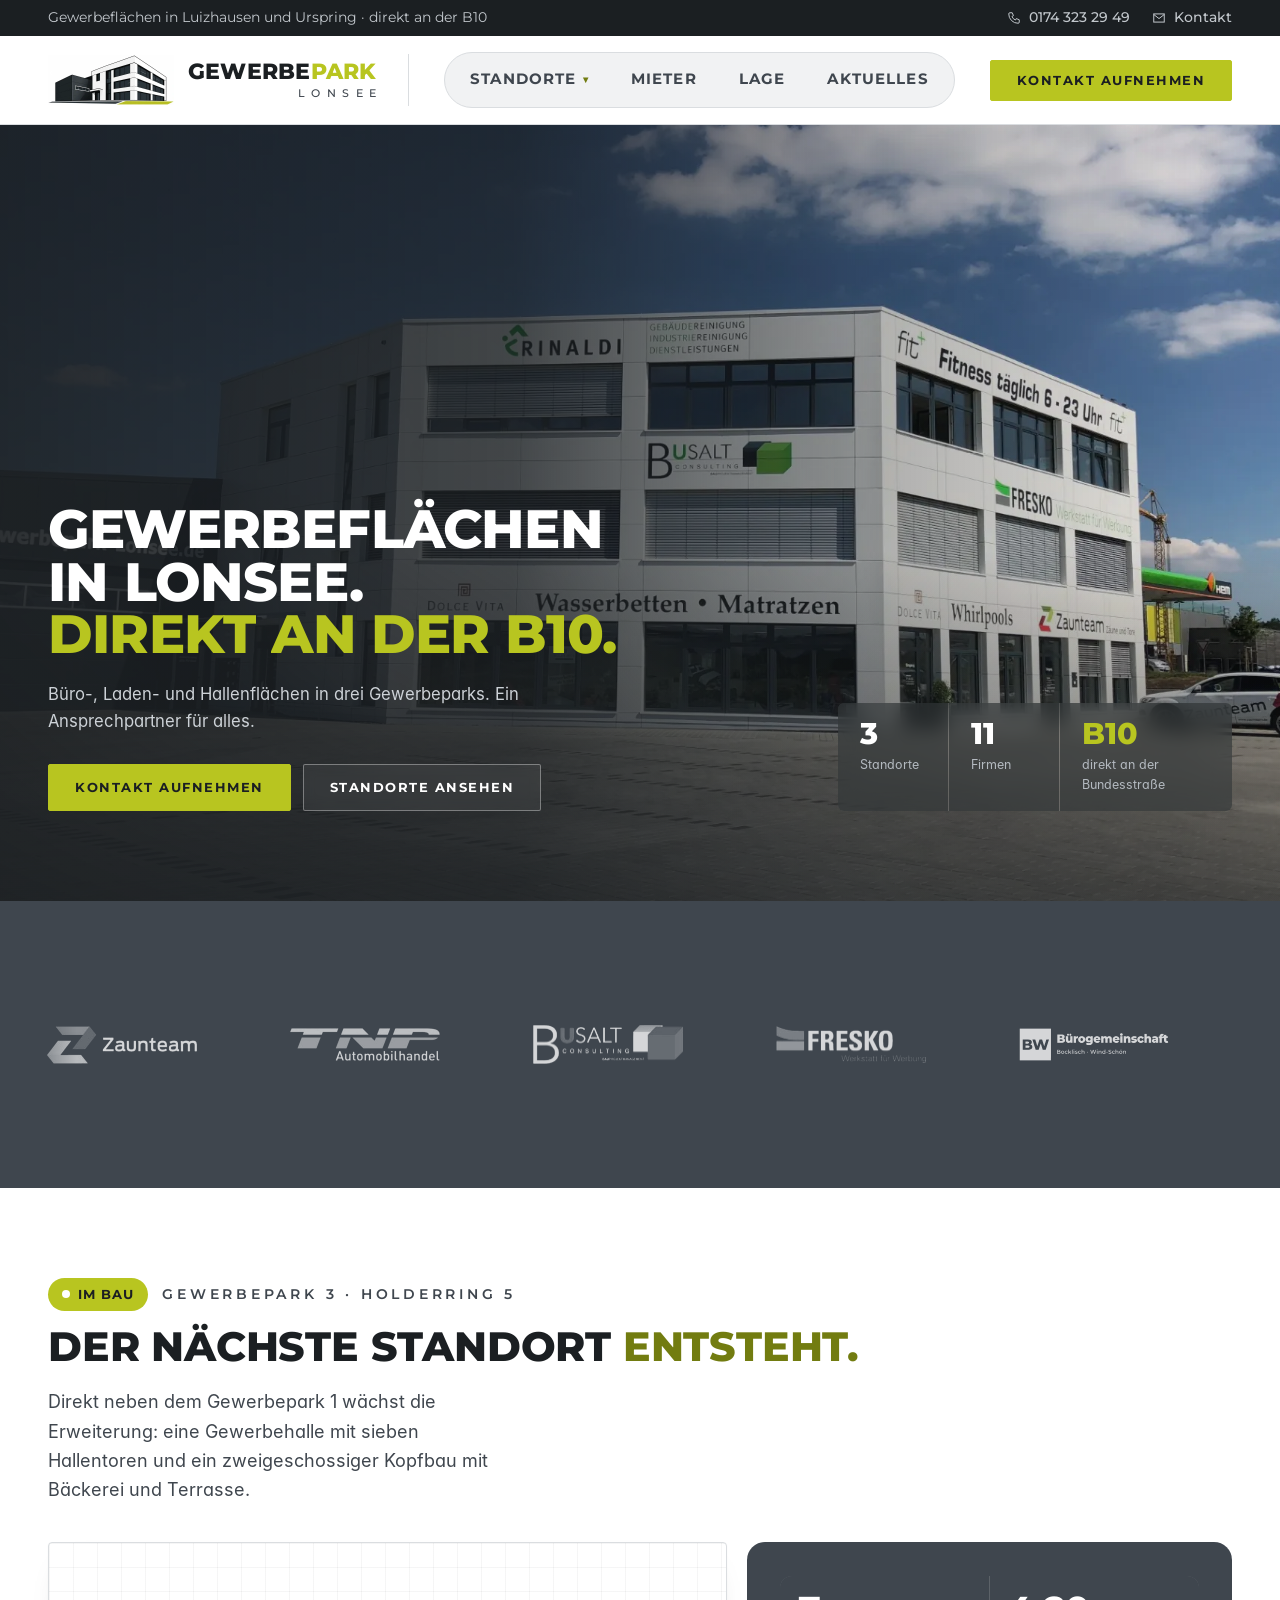
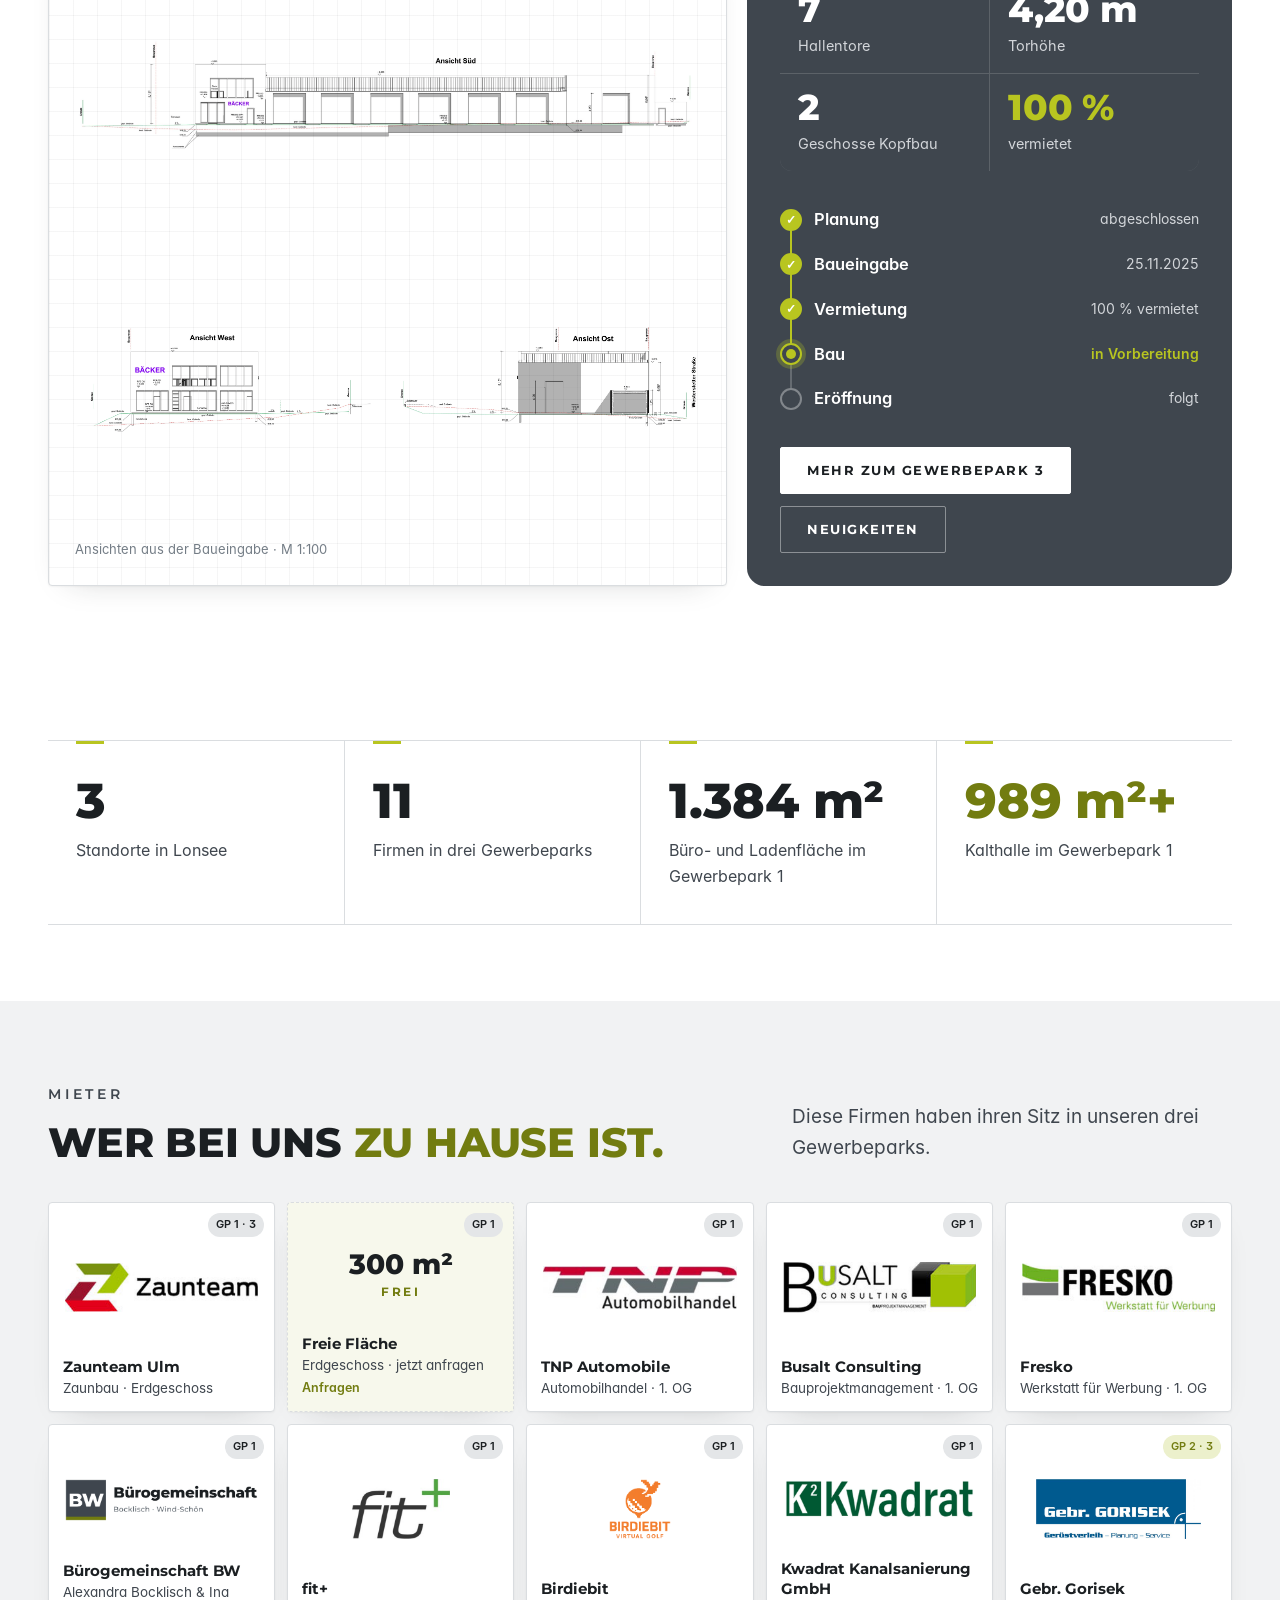
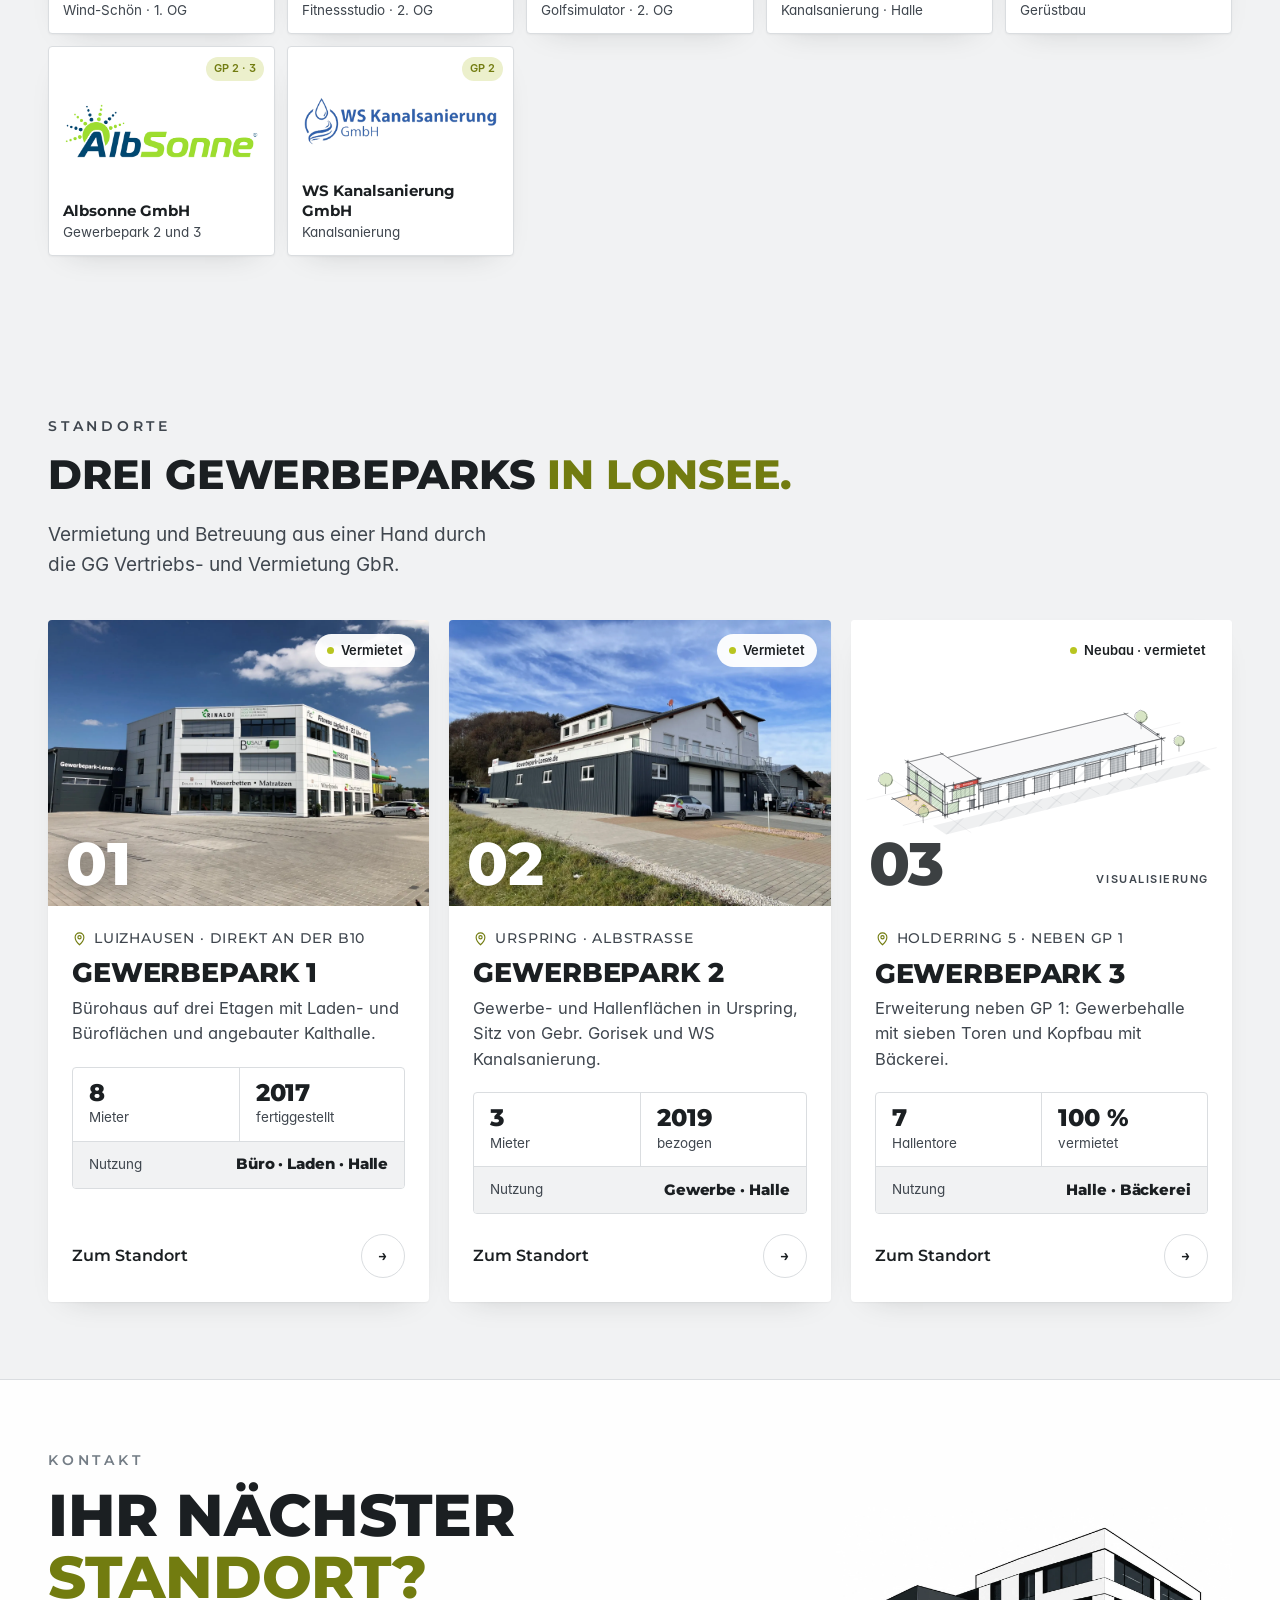
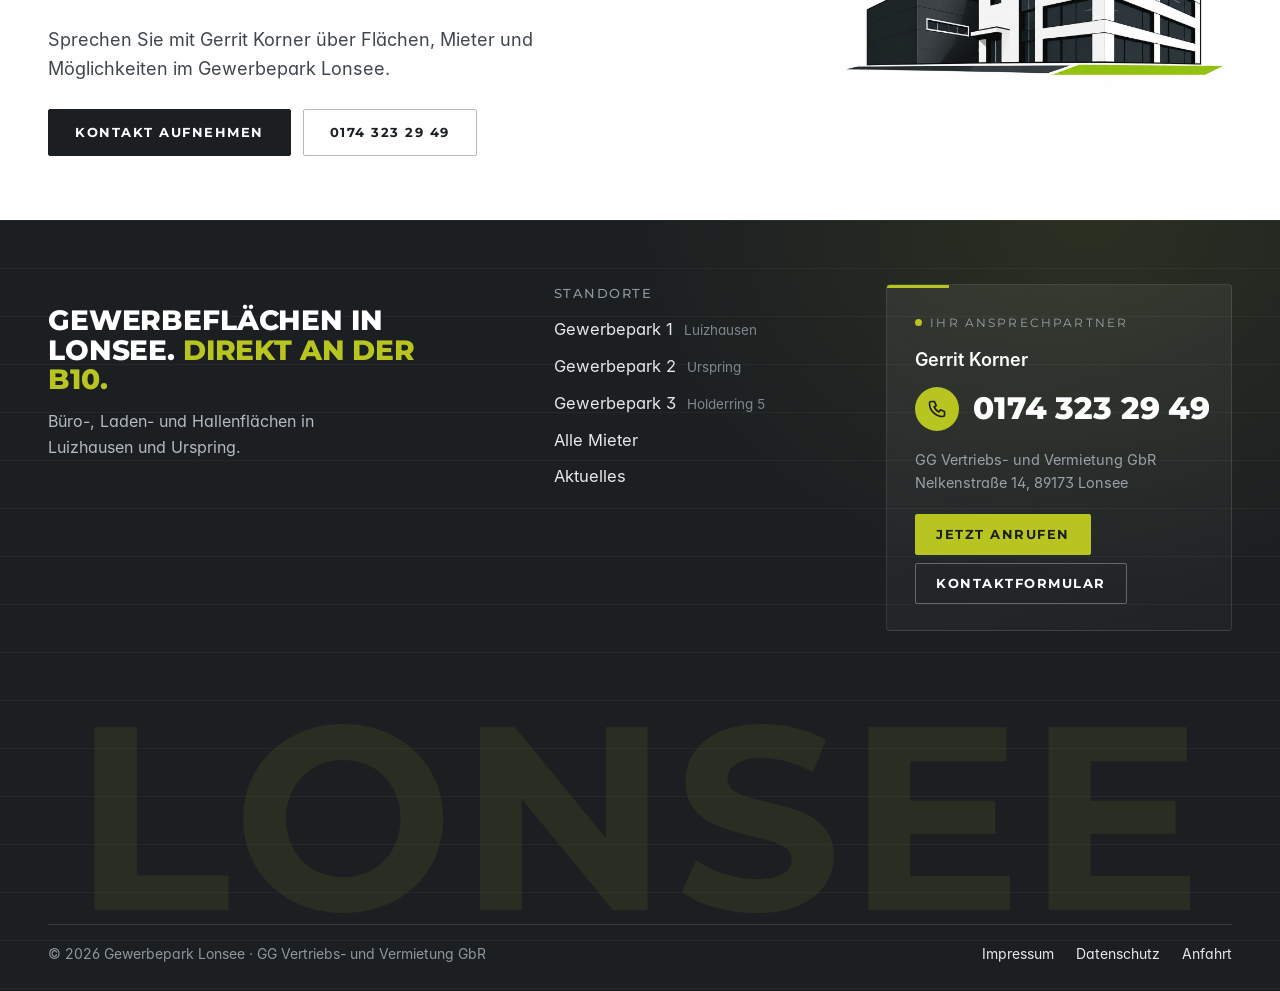
==== gewerbepark-lonsee/index.html @ fce93dcb "Logos Albsonne, Kwadrat, BW (Stand aus gewerbepark-lonsee) Co-Authored-By: Claude Opus 5.5 <noreply@" ====
<!doctype html>
<html lang="de">
<head>
<meta charset="utf-8">
<meta name="viewport" content="width=device-width, initial-scale=1, viewport-fit=cover">
<title>Gewerbepark Lonsee – Gewerbeflächen direkt an der B10</title>
<meta name="description" content="Büro-, Laden- und Hallenflächen in Lonsee-Luizhausen und Urspring, direkt an der B10 zwischen Ulm und Geislingen. Drei Gewerbeparks, ein Ansprechpartner.">
<link rel="canonical" href="https://gewerbepark-lonsee.de/">
<meta property="og:url" content="https://gewerbepark-lonsee.de/">
<meta name="twitter:card" content="summary_large_image">
<meta property="og:type" content="website">
<meta property="og:title" content="Gewerbepark Lonsee – Gewerbeflächen direkt an der B10">
<meta property="og:description" content="Büro-, Laden- und Hallenflächen in Lonsee-Luizhausen und Urspring, direkt an der B10 zwischen Ulm und Geislingen. Drei Gewerbeparks, ein Ansprechpartner.">
<meta property="og:image" content="https://gewerbepark-lonsee.de/assets/img/og-logo.jpg">
<meta property="og:image:width" content="1200">
<meta property="og:image:height" content="630">
<meta property="og:image:alt" content="Gewerbepark Lonsee – Logo">
<meta name="twitter:image" content="https://gewerbepark-lonsee.de/assets/img/og-logo.jpg">
<meta property="og:locale" content="de_DE">
<meta name="theme-color" content="#1B1F22">
<link rel="icon" href="favicon-32.png?v=202610201709" sizes="32x32" type="image/png">
<link rel="icon" href="favicon-64.png?v=202610201709" sizes="64x64" type="image/png">
<link rel="apple-touch-icon" href="apple-touch-icon.png?v=202610201709">
<link rel="preload" href="assets/fonts/interd-500.woff" as="font" type="font/woff" crossorigin>
<link rel="preload" href="assets/fonts/inter-400.woff" as="font" type="font/woff" crossorigin>
<script>if(!matchMedia("(prefers-reduced-motion: reduce)").matches)document.documentElement.classList.add("anim")</script>
<link rel="stylesheet" href="assets/css/style.css?v=202610221246">
<script type="application/ld+json">{"@context": "https://schema.org", "@type": "Organization", "name": "Gewerbepark Lonsee", "legalName": "GG Vertriebs- und Vermietung GbR", "url": "https://gewerbepark-lonsee.de", "telephone": "+491743232949", "logo": "https://gewerbepark-lonsee.de/icon-512.png", "address": {"@type": "PostalAddress", "streetAddress": "Nelkenstraße 14", "postalCode": "89173", "addressLocality": "Lonsee", "addressCountry": "DE"}}</script>
</head>
<body>
<a class="skip" href="#inhalt">Zum Inhalt springen</a>
<div class="topbar"><div class="wrap">
 <span class="tb-l">Gewerbeflächen in Luizhausen und Urspring · direkt an der B10</span>
 <span class="tb-r"><a href="tel:+491743232949"><svg viewBox="0 0 24 24" aria-hidden="true"><path d="M5 3h4l2 5-2.5 1.5a11 11 0 0 0 6 6L16 13l5 2v4a2 2 0 0 1-2 2A16 16 0 0 1 3 5a2 2 0 0 1 2-2z"/></svg>0174 323 29 49</a><a href="kontakt.html"><svg viewBox="0 0 24 24" aria-hidden="true"><rect x="3" y="5" width="18" height="14"/><path d="M3 6l9 7 9-7"/></svg>Kontakt</a></span>
</div></div>
<header class="site-header"><div class="wrap bar">
  <a class="brand" href="index.html" aria-label="Gewerbepark Lonsee – Startseite"><span class="mk"><picture class="mk-l"><source srcset="assets/img/marke-hell.webp?v=202610201709" type="image/webp"><img src="assets/img/marke-hell.png?v=202610201709" alt="" width="504" height="200"></picture><picture class="mk-d"><source srcset="assets/img/marke-frei.webp?v=202610201709" type="image/webp"><img src="assets/img/marke-frei.png?v=202610201709" alt="" width="450" height="176"></picture></span><span class="wm2"><span class="w1">GEWERBE<em>PARK</em></span><span class="w2">LONSEE</span></span></a>
  <nav class="nav" aria-label="Hauptnavigation"><ul><li class="has-drop"><a href="standorte.html">Standorte <span class="car" aria-hidden="true">▾</span></a><div class="drop"><a href="gewerbepark-1.html"><img src="assets/img/gp1-front.webp" alt="" loading="lazy" style="object-position:50% 62%"><span><b>Gewerbepark 1</b><small>Luizhausen, direkt an der B10</small></span></a><a href="gewerbepark-2.html"><img src="assets/img/gp2-strasse.webp" alt="" loading="lazy" style="object-position:50% 58%"><span><b>Gewerbepark 2</b><small>Urspring, Albstraße</small></span></a><a href="gewerbepark-3.html"><img src="assets/img/gp3-west.webp" alt="" loading="lazy" style="object-fit:contain"><span><b>Gewerbepark 3</b><small>Holderring 5, neben Gewerbepark 1</small></span></a></div></li><li><a href="mieter.html">Mieter</a></li><li><a href="lage.html">Lage</a></li><li><a href="aktuelles.html">Aktuelles</a></li></ul>
   <a class="btn mobile-cta" href="kontakt.html">Kontakt aufnehmen <span class="ar">→</span></a><a class="m-tel" href="tel:+491743232949"><span class="m-ic"><svg viewBox="0 0 24 24" aria-hidden="true"><path d="M5 3h4l2 5-2.5 1.5a11 11 0 0 0 6 6L16 13l5 2v4a2 2 0 0 1-2 2A16 16 0 0 1 3 5a2 2 0 0 1 2-2z"/></svg></span><span><small>Gerrit Korner</small>0174 323 29 49</span></a></nav>
  <a class="btn sm cta" href="kontakt.html">Kontakt aufnehmen <span class="ar">→</span></a>
  <a class="m-call" href="tel:+491743232949" aria-label="Gerrit Korner anrufen"><svg viewBox="0 0 24 24" aria-hidden="true"><path d="M5 3h4l2 5-2.5 1.5a11 11 0 0 0 6 6L16 13l5 2v4a2 2 0 0 1-2 2A16 16 0 0 1 3 5a2 2 0 0 1 2-2z"/></svg></a>
  <button class="burger" type="button" aria-label="Menü öffnen" aria-expanded="false"><span></span></button>
 </div></header>
<main id="inhalt">

<section class="hero2"><div class="wrap">
 <div class="hx-img h2-media"><picture><source srcset="assets/img/gp1-front.webp" type="image/webp"><img src="assets/img/gp1-front.jpg" alt="Gewerbepark 1 in Luizhausen mit den Schildern der Mieter" fetchpriority="high"></picture>
  <div class="h2-shade" aria-hidden="true"></div>
  <div class="h2-content">
   <h1>Gewerbeflächen in Lonsee. <em>Direkt an der B10.</em></h1>
   <p class="hx-lead">Büro-, Laden- und Hallenflächen in drei Gewerbeparks. Ein Ansprechpartner für alles.</p>
   <div class="btn-row"><a class="btn h2-pri" href="kontakt.html">Kontakt aufnehmen</a><a class="btn h2-sec" href="standorte.html">Standorte ansehen</a></div>
  </div>
  <ul class="h2-facts" aria-label="Kurz und knapp"><li><b>3</b><span>Standorte</span></li><li><b>11</b><span>Firmen</span></li><li><b>B10</b><span>direkt an der Bundesstraße</span></li></ul>
 </div>
</div></section>

<section class="marquee dark" aria-label="Unsere Mieter"> <div class="track"><ul><li><a href="mieter.html" title="Zaunteam Ulm"><img src="assets/logos/hell/zaunteam.png" alt="Zaunteam Ulm" loading="lazy"></a></li><li><a href="mieter.html" title="TNP Automobile"><img src="assets/logos/hell/tnp.png" alt="TNP Automobile" loading="lazy"></a></li><li><a href="mieter.html" title="Busalt Consulting"><img src="assets/logos/hell/busalt.png" alt="Busalt Consulting" loading="lazy"></a></li><li><a href="mieter.html" title="Fresko"><img src="assets/logos/hell/fresko.png" alt="Fresko" loading="lazy"></a></li><li><a href="mieter.html" title="Bürogemeinschaft BW"><img src="assets/logos/hell/bw.png" alt="Bürogemeinschaft BW" loading="lazy"></a></li><li><a href="mieter.html" title="fit+"><img src="assets/logos/hell/fitplus.png" alt="fit+" loading="lazy"></a></li><li><a href="mieter.html" title="Birdiebit"><img src="assets/logos/hell/birdiebit.png" alt="Birdiebit" loading="lazy"></a></li><li><a href="mieter.html" title="Kwadrat Kanalsanierung GmbH"><img src="assets/logos/hell/kwadrat.png" alt="Kwadrat Kanalsanierung GmbH" loading="lazy"></a></li><li><a href="mieter.html" title="Gebr. Gorisek"><img src="assets/logos/hell/gorisek.png" alt="Gebr. Gorisek" loading="lazy"></a></li><li><a href="mieter.html" title="Albsonne GmbH"><img src="assets/logos/hell/albsonne.png" alt="Albsonne GmbH" loading="lazy"></a></li><li><a href="mieter.html" title="WS Kanalsanierung GmbH"><img src="assets/logos/hell/ws-kanalsanierung.png" alt="WS Kanalsanierung GmbH" loading="lazy"></a></li><li aria-hidden="true"><a tabindex="-1" href="mieter.html" title="Zaunteam Ulm"><img src="assets/logos/hell/zaunteam.png" alt="Zaunteam Ulm" loading="lazy"></a></li><li aria-hidden="true"><a tabindex="-1" href="mieter.html" title="TNP Automobile"><img src="assets/logos/hell/tnp.png" alt="TNP Automobile" loading="lazy"></a></li><li aria-hidden="true"><a tabindex="-1" href="mieter.html" title="Busalt Consulting"><img src="assets/logos/hell/busalt.png" alt="Busalt Consulting" loading="lazy"></a></li><li aria-hidden="true"><a tabindex="-1" href="mieter.html" title="Fresko"><img src="assets/logos/hell/fresko.png" alt="Fresko" loading="lazy"></a></li><li aria-hidden="true"><a tabindex="-1" href="mieter.html" title="Bürogemeinschaft BW"><img src="assets/logos/hell/bw.png" alt="Bürogemeinschaft BW" loading="lazy"></a></li><li aria-hidden="true"><a tabindex="-1" href="mieter.html" title="fit+"><img src="assets/logos/hell/fitplus.png" alt="fit+" loading="lazy"></a></li><li aria-hidden="true"><a tabindex="-1" href="mieter.html" title="Birdiebit"><img src="assets/logos/hell/birdiebit.png" alt="Birdiebit" loading="lazy"></a></li><li aria-hidden="true"><a tabindex="-1" href="mieter.html" title="Kwadrat Kanalsanierung GmbH"><img src="assets/logos/hell/kwadrat.png" alt="Kwadrat Kanalsanierung GmbH" loading="lazy"></a></li><li aria-hidden="true"><a tabindex="-1" href="mieter.html" title="Gebr. Gorisek"><img src="assets/logos/hell/gorisek.png" alt="Gebr. Gorisek" loading="lazy"></a></li><li aria-hidden="true"><a tabindex="-1" href="mieter.html" title="Albsonne GmbH"><img src="assets/logos/hell/albsonne.png" alt="Albsonne GmbH" loading="lazy"></a></li><li aria-hidden="true"><a tabindex="-1" href="mieter.html" title="WS Kanalsanierung GmbH"><img src="assets/logos/hell/ws-kanalsanierung.png" alt="WS Kanalsanierung GmbH" loading="lazy"></a></li></ul></div>
</section>
<section class="gp3feat"><div class="wrap">
 <div class="g3-head">
  <div><span class="g3-badge"><i></i>Im Bau</span><span class="kicker" style="margin-left:14px">Gewerbepark 3 · Holderring 5</span>
   <h2>Der nächste Standort <em>entsteht.</em></h2></div>
  <p class="sub">Direkt neben dem Gewerbepark 1 wächst die Erweiterung: eine Gewerbehalle mit sieben Hallentoren und ein zweigeschossiger Kopfbau mit Bäckerei und Terrasse.</p>
 </div>
 <div class="g3-grid">
  <div class="g3-plan">
   <picture><source srcset="assets/img/gp3-sued.webp" type="image/webp"><img src="assets/img/gp3-sued.png" alt="Gewerbepark 3, Ansicht Süd aus der Baueingabe" loading="lazy"></picture>
   <div class="g3-two">
    <picture><source srcset="assets/img/gp3-west.webp" type="image/webp"><img src="assets/img/gp3-west.png" alt="Gewerbepark 3, Ansicht West" loading="lazy"></picture>
    <picture><source srcset="assets/img/gp3-ost.webp" type="image/webp"><img src="assets/img/gp3-ost.png" alt="Gewerbepark 3, Ansicht Ost" loading="lazy"></picture>
   </div>
   <span class="g3-cap">Ansichten aus der Baueingabe · M 1:100</span>
  </div>
  <div class="g3-info">
   <div class="g3-facts">
    <div><b>7</b><span>Hallentore</span></div>
    <div><b>4,20 m</b><span>Torhöhe</span></div>
    <div><b>2</b><span>Geschosse Kopfbau</span></div>
    <div><b>100 %</b><span>vermietet</span></div>
   </div>
   <ol class="g3-steps"><li class="done"><span class="dot"></span><b>Planung</b><small>abgeschlossen</small></li><li class="done"><span class="dot"></span><b>Baueingabe</b><small>25.11.2025</small></li><li class="done"><span class="dot"></span><b>Vermietung</b><small>100 % vermietet</small></li><li class="now"><span class="dot"></span><b>Bau</b><small>in Vorbereitung</small></li><li class="next"><span class="dot"></span><b>Eröffnung</b><small>folgt</small></li></ol>
   <div class="btn-row"><a class="btn" href="gewerbepark-3.html">Mehr zum Gewerbepark 3 <span class="ar">→</span></a><a class="btn ghost" href="aktuelles.html">Neuigkeiten</a></div>
  </div>
 </div>
</div></section>


<section class="section"><div class="wrap">
 <div class="stats">
  <div><b>3</b><span>Standorte in Lonsee</span></div>
  <div><b>11</b><span>Firmen in drei Gewerbeparks</span></div>
  <div><b>1.400 m²</b><span>Büro- und Ladenfläche im Gewerbepark 1</span></div>
  <div><b>1.000 m²+</b><span>Kalthalle im Gewerbepark 1</span></div>
 </div>
</div></section>


<section class="section home-tenants" id="mieter"><div class="wrap">
 <div class="sec-head"><div><span class="kicker">Mieter</span><h2>Wer bei uns <em>zu Hause ist.</em></h2></div>
  <p class="sub">Diese Firmen haben ihren Sitz in unseren drei Gewerbeparks.</p></div>
 <div class="tenants"><a class="tenant" data-gp="1 3" href="https://www.zaunteam.de/de/ihr-partner/89173-de-zaunteam-ulm/ueber-uns/" target="_blank" rel="noopener"><span class="gp">GP 1 · 3</span><div class="lg"><img src="assets/logos/zaunteam.png" alt="Logo Zaunteam Ulm" loading="lazy"></div><div class="nm"><b>Zaunteam Ulm</b><small>Zaunbau · Erdgeschoss</small></div></a><a class="tenant free" data-gp="1" href="kontakt.html"><span class="gp">GP 1</span><div class="lg lg-free"><b>300 m²</b><span>frei</span></div><div class="nm"><b>Freie Fläche</b><small>Erdgeschoss · jetzt anfragen</small><span class="ct">Anfragen</span></div></a><a class="tenant" data-gp="1" href="https://tnp-auto.de/" target="_blank" rel="noopener"><span class="gp">GP 1</span><div class="lg"><img src="assets/logos/tnp.png" alt="Logo TNP Automobile" loading="lazy"></div><div class="nm"><b>TNP Automobile</b><small>Automobilhandel · 1.&nbsp;OG</small></div></a><a class="tenant" data-gp="1" href="https://www.busalt-consulting.de/" target="_blank" rel="noopener"><span class="gp">GP 1</span><div class="lg"><img src="assets/logos/busalt.png" alt="Logo Busalt Consulting" loading="lazy"></div><div class="nm"><b>Busalt Consulting</b><small>Bauprojekt&shy;management · 1.&nbsp;OG</small></div></a><a class="tenant" data-gp="1" href="https://www.fresko.de/" target="_blank" rel="noopener"><span class="gp">GP 1</span><div class="lg"><img src="assets/logos/fresko.png" alt="Logo Fresko" loading="lazy"></div><div class="nm"><b>Fresko</b><small>Werkstatt für Werbung · 1.&nbsp;OG</small></div></a><div class="tenant nolink" data-gp="1"><span class="gp">GP 1</span><div class="lg"><img src="assets/logos/bw.png" alt="Logo Bürogemeinschaft BW" loading="lazy"></div><div class="nm"><b>Bürogemein&shy;schaft BW</b><small>Alexandra Bocklisch &amp; Ina Wind-Schön · 1.&nbsp;OG</small></div></div><a class="tenant" data-gp="1" href="https://lonsee.fitplus-club.de/" target="_blank" rel="noopener"><span class="gp">GP 1</span><div class="lg"><img src="assets/logos/fitplus.png" alt="Logo fit+" loading="lazy"></div><div class="nm"><b>fit+</b><small>Fitnessstudio · 2.&nbsp;OG</small></div></a><a class="tenant" data-gp="1" href="https://www.birdiebit.de/" target="_blank" rel="noopener"><span class="gp">GP 1</span><div class="lg"><img src="assets/logos/birdiebit.png" alt="Logo Birdiebit" loading="lazy"></div><div class="nm"><b>Birdiebit</b><small>Golfsimulator · 2.&nbsp;OG</small></div></a><div class="tenant nolink" data-gp="1"><span class="gp">GP 1</span><div class="lg"><img src="assets/logos/kwadrat.png" alt="Logo Kwadrat Kanalsanierung GmbH" loading="lazy"></div><div class="nm"><b>Kwadrat Kanalsanierung GmbH</b><small>Kanalsanierung · Halle</small></div></div><a class="tenant" data-gp="2 3" href="https://www.geruestverleih-lonsee.de/" target="_blank" rel="noopener"><span class="gp g2">GP 2 · 3</span><div class="lg"><img src="assets/logos/gorisek.png" alt="Logo Gebr. Gorisek" loading="lazy"></div><div class="nm"><b>Gebr. Gorisek</b><small>Gerüstbau</small></div></a><div class="tenant nolink" data-gp="2 3"><span class="gp g2">GP 2 · 3</span><div class="lg"><img src="assets/logos/albsonne.png" alt="Logo Albsonne GmbH" loading="lazy"></div><div class="nm"><b>Albsonne GmbH</b><small>Gewerbepark 2 und 3</small></div></div><a class="tenant" data-gp="2" href="https://ws-kanalsanierung.de/" target="_blank" rel="noopener"><span class="gp g2">GP 2</span><div class="lg"><img src="assets/logos/ws-kanalsanierung.png" alt="Logo WS Kanalsanierung GmbH" loading="lazy"></div><div class="nm"><b>WS Kanalsanierung GmbH</b><small>Kanalsanierung</small></div></a></div>
</div></section>

<section class="section tint-sage"><div class="wrap">
 <div class="sec-head"><div><span class="kicker">Standorte</span><h2>Drei Gewerbeparks <em>in Lonsee.</em></h2></div>
  <p class="sub">Vermietung und Betreuung aus einer Hand durch die GG Vertriebs- und Vermietung GbR.</p></div>
 <div class="cards3"><a class="card3 c-steel" href="gewerbepark-1.html">
 <div class="img"><picture><source srcset="assets/img/gp1-front.webp" type="image/webp"><img src="assets/img/gp1-front.jpg" alt="Gewerbepark 1 in Luizhausen" loading="lazy" decoding="async" style="object-position:55% 45%"></picture><span class="num">01</span><span class="st">Vermietet</span></div>
 <div class="body"><div class="loc"><svg viewBox="0 0 24 24" aria-hidden="true"><path d="M12 22s7-6.2 7-12a7 7 0 1 0-14 0c0 5.8 7 12 7 12z"/><circle cx="12" cy="10" r="2.6"/></svg>Luizhausen · direkt an der B10</div><h3>Gewerbepark 1</h3><p>Bürohaus auf drei Etagen mit Laden- und Büroflächen und angebauter Kalthalle.</p>
  <ul class="facts3"><li><b>8</b><span>Mieter</span></li><li><b>2017</b><span>fertiggestellt</span></li><li class="use"><span>Nutzung</span><b>Büro · Laden · Halle</b></li></ul>
  <span class="go"><span>Zum Standort</span><i aria-hidden="true">→</i></span></div></a><a class="card3 c-sage" href="gewerbepark-2.html">
 <div class="img"><picture><source srcset="assets/img/gp2-strasse.webp" type="image/webp"><img src="assets/img/gp2-strasse.jpg" alt="Gewerbepark 2 in Urspring" loading="lazy" decoding="async" style="object-position:40% 60%"></picture><span class="num">02</span><span class="st">Vermietet</span></div>
 <div class="body"><div class="loc"><svg viewBox="0 0 24 24" aria-hidden="true"><path d="M12 22s7-6.2 7-12a7 7 0 1 0-14 0c0 5.8 7 12 7 12z"/><circle cx="12" cy="10" r="2.6"/></svg>Urspring · Albstraße</div><h3>Gewerbepark 2</h3><p>Gewerbe- und Hallenflächen in Urspring, Sitz von Gebr. Gorisek und WS Kanalsanierung.</p>
  <ul class="facts3"><li><b>3</b><span>Mieter</span></li><li><b>2019</b><span>bezogen</span></li><li class="use"><span>Nutzung</span><b>Gewerbe · Halle</b></li></ul>
  <span class="go"><span>Zum Standort</span><i aria-hidden="true">→</i></span></div></a><a class="card3 c-sand" href="gewerbepark-3.html">
 <div class="img"><img class="modell" src="assets/img/gp3-modell.svg?v=4" alt="Skizze Gewerbepark 3: Kopfbau mit Bäckerei und Halle mit sieben Toren" loading="lazy" decoding="async"><span class="viz">Visualisierung</span><span class="num">03</span><span class="st">Neubau · vermietet</span></div>
 <div class="body"><div class="loc"><svg viewBox="0 0 24 24" aria-hidden="true"><path d="M12 22s7-6.2 7-12a7 7 0 1 0-14 0c0 5.8 7 12 7 12z"/><circle cx="12" cy="10" r="2.6"/></svg>Holderring 5 · neben GP 1</div><h3>Gewerbepark 3</h3><p>Erweiterung neben GP 1: Gewerbehalle mit sieben Toren und Kopfbau mit Bäckerei.</p>
  <ul class="facts3"><li><b>7</b><span>Hallentore</span></li><li><b>100 %</b><span>vermietet</span></li><li class="use"><span>Nutzung</span><b>Halle · Bäckerei</b></li></ul>
  <span class="go"><span>Zum Standort</span><i aria-hidden="true">→</i></span></div></a></div>
</div></section>


<section class="closing2"><div class="wrap cl-grid">
 <div><span class="kicker">Kontakt</span>
  <p class="big">Ihr nächster <em>Standort?</em></p>
  <p class="cl-p">Sprechen Sie mit Gerrit Korner über Flächen, Mieter und Möglichkeiten im Gewerbepark Lonsee.</p>
  <div class="btn-row"><a class="btn" href="kontakt.html">Kontakt aufnehmen <span class="ar">→</span></a><a class="btn ghost" href="tel:+491743232949">0174 323 29 49</a></div></div>
 <button type="button" class="cl-art" aria-pressed="false" aria-label="Foto des Gewerbepark 1 anzeigen"><span class="cl-draw"><picture class="cl-bld"><source srcset="assets/img/marke-original.webp?v=202610201805" type="image/webp"><img src="assets/img/marke-original.png?v=202610201805" alt="" width="1448" height="680" loading="lazy"></picture></span><span class="cl-photo"><picture><source srcset="assets/img/gp1-front.webp" type="image/webp"><img src="assets/img/gp1-front.jpg" alt="Gewerbepark 1 in Luizhausen" loading="lazy" decoding="async"></picture></span></button>
</div></section>

</main>
<footer class="site-footer"><div class="wrap">
 <div class="f-top">
  <div class="f-brand"><a class="brand" href="index.html" aria-label="Gewerbepark Lonsee – Startseite"><span class="mk"><picture class="mk-l"><source srcset="assets/img/marke-hell.webp?v=202610201709" type="image/webp"><img src="assets/img/marke-hell.png?v=202610201709" alt="" width="504" height="200"></picture><picture class="mk-d"><source srcset="assets/img/marke-frei.webp?v=202610201709" type="image/webp"><img src="assets/img/marke-frei.png?v=202610201709" alt="" width="450" height="176"></picture></span><span class="wm2"><span class="w1">GEWERBE<em>PARK</em></span><span class="w2">LONSEE</span></span></a>
   <p class="f-line">Gewerbeflächen in Lonsee. <em>Direkt an der B10.</em></p>
   <p class="f-sub">Büro-, Laden- und Hallenflächen in Luizhausen und Urspring.</p></div>
  <div class="f-col"><span class="lbl">Standorte</span><ul><li><a href="gewerbepark-1.html">Gewerbepark 1 <small>Luizhausen</small></a></li><li><a href="gewerbepark-2.html">Gewerbepark 2 <small>Urspring</small></a></li><li><a href="gewerbepark-3.html">Gewerbepark 3 <small>Holderring 5</small></a></li><li><a href="mieter.html">Alle Mieter</a></li><li><a href="aktuelles.html">Aktuelles</a></li></ul></div>
  <div class="f-card"><span class="lbl">Ihr Ansprechpartner</span>
   <b class="f-name">Gerrit Korner</b>
   <a class="f-tel" href="tel:+491743232949"><span class="f-ic"><svg viewBox="0 0 24 24" aria-hidden="true"><path d="M5 3h4l2 5-2.5 1.5a11 11 0 0 0 6 6L16 13l5 2v4a2 2 0 0 1-2 2A16 16 0 0 1 3 5a2 2 0 0 1 2-2z"/></svg></span><span>0174 323 29 49</span></a>
   <p class="f-adr">GG Vertriebs- und Vermietung GbR<br>Nelkenstraße 14, 89173 Lonsee</p>
   <div class="f-btns"><a class="btn sm f-call" href="tel:+491743232949">Jetzt anrufen</a><a class="btn sm f-form" href="kontakt.html">Kontaktformular</a></div></div>
 </div>
 <div class="f-mega" aria-hidden="true"><span>LONSEE</span></div>
 <div class="f-bottom"><span>© <span data-year>2026</span> Gewerbepark Lonsee · GG Vertriebs- und Vermietung GbR</span><nav aria-label="Rechtliches"><a href="impressum.html">Impressum</a><a href="datenschutz.html">Datenschutz</a><a href="lage.html">Anfahrt</a></nav></div>
</div></footer>
<script src="assets/js/main.js?v=202610221246" defer></script>
</body>
</html>
---- gewerbepark-lonsee/assets/css/style.css ----
/* Gewerbepark Lonsee – Stylesheet (helles Design)
   Große, ruhige Typografie, viel Weißraum, Bronze als einziger Akzent.
   Schriften selbst gehostet: Inter / Inter Display, Pagella Italic für Betonungen. */

@font-face{font-family:"Inter";src:url("../fonts/inter-400.woff") format("woff");font-weight:400;font-display:swap}
@font-face{font-family:"Inter";src:url("../fonts/inter-500.woff") format("woff");font-weight:500;font-display:swap}
@font-face{font-family:"Inter";src:url("../fonts/inter-600.woff") format("woff");font-weight:600 700;font-display:swap}
@font-face{font-family:"Inter Display";src:url("../fonts/interd-500.woff") format("woff");font-weight:500;font-display:swap}
@font-face{font-family:"Inter Display";src:url("../fonts/interd-600.woff") format("woff");font-weight:600 700;font-display:swap}
/* Logo-Wortmarke */
@font-face{font-family:"Heros Cn";src:url("../fonts/heroscn-700.woff") format("woff");font-weight:700;font-display:swap}
@font-face{font-family:"Montserrat";src:url("../fonts/montserrat-400.woff") format("woff");font-weight:400;font-display:swap}
@font-face{font-family:"Montserrat";src:url("../fonts/montserrat-500.woff") format("woff");font-weight:500;font-display:swap}
@font-face{font-family:"Montserrat";src:url("../fonts/montserrat-600.woff") format("woff");font-weight:600;font-display:swap}
@font-face{font-family:"Montserrat";src:url("../fonts/montserrat-700.woff") format("woff");font-weight:700;font-display:swap}
@font-face{font-family:"Montserrat";src:url("../fonts/montserrat-800.woff") format("woff");font-weight:800;font-display:swap}
@font-face{font-family:"Heros";src:url("../fonts/heros-700.woff") format("woff");font-weight:700;font-display:swap}

:root{
  --bg:#FFFFFF;
  --surface:#FFFFFF;
  --soft:#F2F2F3;
  --line:#DEDFE1;
  --ink:#1B1F22;
  --sub:#555C64;
  --faint:#8E9094;
  --bronze:#B8C520;
  --bronze-d:#727C10;
  --bronze-t:#ECF0CC;
  --wa:#25D366;
  --display:"Inter Display","Inter","Helvetica Neue",Arial,sans-serif;
  --body:"Inter","Helvetica Neue",Arial,sans-serif;
  --cond:"Heros Cn","Helvetica Neue Condensed","Arial Narrow",sans-serif;
  --steel:#F2F2F3;
  --sage:#E3E4E6;
  --sand:#CDCFD2;
  --clay:#9FA0A2;
  --taupe:#B8C520;
  --wrap:1360px;
  --gut:max(20px, env(safe-area-inset-left, 0px));
  --gut-r:max(20px, env(safe-area-inset-right, 0px));
  --hdr:84px;
  --r:14px;
  color-scheme:light;
}
@media (min-width:900px){:root{--gut:max(48px, env(safe-area-inset-left, 0px));--gut-r:max(48px, env(safe-area-inset-right, 0px))}}

*,*::before,*::after{box-sizing:border-box}
html{scroll-behavior:smooth;-webkit-text-size-adjust:100%}
body{margin:0;background:var(--bg);color:var(--ink);font-family:var(--body);font-size:16.5px;line-height:1.6;-webkit-font-smoothing:antialiased;font-feature-settings:"cv11","ss01"}
img{max-width:100%;display:block}
a{color:inherit}
h1,h2,h3{margin:0;font-family:var(--cond);font-weight:700;text-transform:uppercase;letter-spacing:.002em;line-height:.95;text-wrap:balance}
h1 em,h2 em,h3 em,.big em,.pull em,.f-line em{font-style:normal;color:var(--acc-ink)}
p{margin:0}
ul,ol{margin:0;padding:0;list-style:none}
button,input,select,textarea{font:inherit;color:inherit}
:focus-visible{outline:2px solid var(--bronze);outline-offset:3px}
@media (prefers-reduced-motion:reduce){html{scroll-behavior:auto}*{transition:none!important;animation:none!important}}
.sr-only{position:absolute!important;width:1px;height:1px;overflow:hidden;clip:rect(0 0 0 0);white-space:nowrap}
.skip{position:absolute;left:12px;top:-60px;background:var(--ink);color:#fff;padding:10px 14px;z-index:100;text-decoration:none;border-radius:999px}
.skip:focus{top:12px}

.wrap{max-width:var(--wrap);margin:0 auto;padding-left:var(--gut);padding-right:var(--gut-r)}
.kicker,.lbl-top{display:inline-block;font-size:12.5px;font-weight:500;letter-spacing:.12em;text-transform:uppercase;color:var(--sub)}
.kicker::before{content:"// ";color:var(--acc-ink)}
.sub{color:var(--sub)}
.on-dark{color:inherit}
.section{padding-block:clamp(72px,9vw,140px)}
.section.grey{background:var(--soft)}
.sec-head{display:flex;justify-content:space-between;align-items:flex-end;gap:24px 48px;flex-wrap:wrap;margin-bottom:clamp(32px,4vw,56px)}
.sec-head h1,.sec-head h2{font-size:clamp(36px,4.6vw,64px);margin-top:14px}
.sec-head p{max-width:440px;font-size:17px}

/* Buttons: Pillen */
.btn{display:inline-flex;align-items:center;justify-content:center;gap:12px;padding:15px 24px;border-radius:999px;font-size:15.5px;font-weight:500;text-decoration:none;border:1.5px solid var(--ink);background:var(--ink);color:#fff;cursor:pointer;transition:background .2s,color .2s,border-color .2s,transform .2s;line-height:1.2;white-space:nowrap}
.btn:hover{background:var(--bronze);border-color:var(--bronze)}
.btn .ar{transition:transform .2s}.btn:hover .ar{transform:translateX(3px)}
.btn.dark{background:var(--ink)}
.btn.ghost{background:transparent;color:var(--ink);border-color:var(--line)}
.btn.ghost:hover{border-color:var(--ink);background:transparent;color:var(--ink)}
.btn.sm{padding:11px 18px;font-size:14.5px}
.btn-row{display:flex;flex-wrap:wrap;gap:12px;align-items:center}
.link{font-weight:500;color:var(--ink);text-decoration:none;border-bottom:1.5px solid var(--bronze);padding-bottom:1px}
.link:hover{color:var(--acc-ink)}
.textlink{font-weight:500;text-decoration:none;display:inline-flex;gap:8px;align-items:center}
.textlink:hover{color:var(--acc-ink)}

/* Logo */
.brand{display:flex;align-items:center;gap:12px;text-decoration:none;color:var(--ink);flex:none}
.brand svg{width:44px;height:44px;flex:none;border-radius:6px}
.wm-a{display:block;font-family:"Heros Cn","Arial Narrow",sans-serif;font-weight:700;font-size:24px;line-height:.9;letter-spacing:.01em}
.wm-b{display:block;font-weight:600;font-size:10.5px;letter-spacing:.52em;color:var(--acc-ink);margin-top:5px}

/* Header */
.site-header{position:sticky;top:0;z-index:50;background:rgba(255,255,255,.94);backdrop-filter:saturate(1.4) blur(14px);-webkit-backdrop-filter:saturate(1.4) blur(14px);border-bottom:1px solid transparent;transition:border-color .2s}
.site-header.scrolled{border-bottom-color:var(--line)}
.site-header .bar{display:flex;align-items:center;gap:28px;height:var(--hdr)}
.nav{margin-left:auto;align-self:stretch}
.nav>ul{display:flex;height:100%;gap:6px;align-items:center}
.nav>ul>li{position:relative;display:flex;align-items:center;height:100%}
.nav>ul>li>a{display:flex;align-items:center;gap:6px;padding:9px 14px;font-size:15.5px;font-weight:500;text-decoration:none;color:var(--sub);border-radius:999px;transition:color .2s,background .2s;white-space:nowrap}
.nav>ul>li>a:hover{color:var(--ink);background:var(--soft)}
.nav>ul>li>a[aria-current="page"]{color:var(--ink);background:var(--soft)}
.nav .car{font-size:10px;color:var(--faint)}
.drop{position:absolute;left:-8px;top:calc(100% - 10px);width:380px;background:var(--surface);border:1px solid var(--line);border-radius:var(--r);box-shadow:0 24px 50px rgba(36,40,45,.10);padding:8px;opacity:0;visibility:hidden;transform:translateY(6px);transition:opacity .18s,transform .18s,visibility .18s}
.has-drop:hover .drop,.has-drop:focus-within .drop{opacity:1;visibility:visible;transform:none}
.drop a{display:flex;align-items:center;gap:14px;padding:8px;text-decoration:none;border-radius:10px}
.drop a:hover{background:var(--soft)}
.drop img{width:72px;height:50px;object-fit:cover;flex:none;background:#fff;border-radius:8px}
.drop b{display:block;font-size:15px;font-weight:600}
.drop small{display:block;font-size:13px;color:var(--sub)}
.hdr-phone{font-size:15px;font-weight:500;text-decoration:none;color:var(--sub);white-space:nowrap}
.hdr-phone:hover{color:var(--ink)}
.burger{display:none;margin-left:auto;width:46px;height:46px;border:1.5px solid var(--line);border-radius:999px;background:var(--surface);cursor:pointer;align-items:center;justify-content:center}
.burger span,.burger span::before,.burger span::after{display:block;width:18px;height:1.8px;background:var(--ink);position:relative;transition:transform .2s}
.burger span::before,.burger span::after{content:"";position:absolute;left:0}
.burger span::before{top:-6px}.burger span::after{top:6px}
.nav-open .burger span{background:transparent}
.nav-open .burger span::before{transform:translateY(6px) rotate(45deg)}
.nav-open .burger span::after{transform:translateY(-6px) rotate(-45deg)}
.nav .mobile-cta{display:none}
@media (max-width:1180px){.hdr-phone{display:none}}
@media (max-width:980px){
  :root{--hdr:72px}
  .burger{display:flex}
  .site-header .cta{display:none}
  .nav{position:fixed;left:0;right:0;top:var(--hdr);bottom:0;background:var(--bg);overflow:auto;display:none;padding:16px var(--gut-r) 40px var(--gut);border-top:1px solid var(--line)}
  .nav-open .nav{display:block}
  .nav>ul{flex-direction:column;height:auto;gap:0;align-items:stretch}
  .nav>ul>li{display:block;height:auto}
  .nav>ul>li>a{padding:16px 0;border-radius:0;border-bottom:1px solid var(--line);font-family:var(--display);font-size:26px;color:var(--ink);background:none!important}
  .nav>ul>li>a[aria-current="page"]{color:var(--acc-ink)}
  .drop{position:static;width:auto;opacity:1;visibility:visible;transform:none;box-shadow:none;border:0;padding:6px 0 10px;background:transparent}
  .nav .mobile-cta{display:flex;margin-top:28px;width:100%}
  .brand svg{width:38px;height:38px}
  .wm-a{font-size:21px}.wm-b{font-size:9.5px}
}
body.nav-open{overflow:hidden}
@media (max-width:980px){.site-header{backdrop-filter:none;-webkit-backdrop-filter:none;background:var(--bg)}}

/* ===== Startseite ===== */
.hx{padding-top:clamp(40px,7vw,104px);padding-bottom:clamp(36px,5vw,64px)}
.hx h1{font-size:clamp(46px,7.6vw,118px);line-height:.96;letter-spacing:-.04em;max-width:13ch}
.hx h1 em{letter-spacing:-.02em}
.hx-row{display:flex;justify-content:space-between;align-items:flex-end;gap:28px 48px;flex-wrap:wrap;margin-top:clamp(28px,3.5vw,44px)}
.hx-row p{font-size:clamp(17px,1.5vw,20px);max-width:520px;color:var(--sub)}
.pill-news{display:inline-flex;align-items:center;gap:10px;padding:6px 14px 6px 6px;border:1px solid var(--line);border-radius:999px;background:var(--surface);text-decoration:none;font-size:14px;margin-bottom:clamp(22px,3vw,34px);max-width:100%}
.pill-news .date{background:var(--bronze);color:#fff;border-radius:999px;padding:4px 10px;font-size:11.5px;font-weight:600;letter-spacing:.06em;white-space:nowrap}
.pill-news .date br{display:none}
.pill-news b{font-weight:500;white-space:nowrap;overflow:hidden;text-overflow:ellipsis}
.pill-news .ar{color:var(--acc-ink)}
.pill-news:hover{border-color:var(--ink)}
.hx-img{position:relative;border-radius:var(--r);overflow:hidden;aspect-ratio:21/9;background:var(--soft)}
.hx-img img{width:100%;height:100%;object-fit:cover;object-position:50% 52%}
.hx-img .cap{position:absolute;left:16px;bottom:16px;background:rgba(255,255,255,.92);backdrop-filter:blur(8px);border-radius:999px;padding:7px 14px;font-size:13px;font-weight:500}
.hx-img .cap span{color:var(--sub);font-weight:400}

/* Logo-Laufband */
.marquee{padding-block:clamp(40px,5vw,64px);border-bottom:1px solid var(--line)}
.marquee .lbl-row{display:flex;justify-content:space-between;align-items:center;gap:20px;margin-bottom:26px}
.marquee .track{overflow:hidden;-webkit-mask-image:linear-gradient(90deg,transparent,#000 8%,#000 92%,transparent);mask-image:linear-gradient(90deg,transparent,#000 8%,#000 92%,transparent)}
.marquee ul{display:flex;gap:64px;width:max-content;animation:mq 46s linear infinite;align-items:center}
.marquee:hover ul{animation-play-state:paused}
.marquee li img{height:44px;width:auto;max-width:150px;object-fit:contain;filter:grayscale(1);opacity:.7;transition:filter .2s,opacity .2s}
.marquee li a:hover img{filter:none;opacity:1}
@keyframes mq{to{transform:translateX(-50%)}}

/* Kennzahlen */
.stats{display:grid;grid-template-columns:repeat(4,1fr);gap:0}
.stats>div{padding:26px 24px 0 0;border-top:1px solid var(--ink);min-width:0}
.stats>div+div{padding-left:24px}
.stats b{display:block;font-family:var(--display);font-weight:500;font-size:clamp(40px,5vw,72px);letter-spacing:-.04em;line-height:1;white-space:nowrap}
.stats span{display:block;color:var(--sub);margin-top:12px;font-size:15px;max-width:22ch}
@media (max-width:900px){.stats{grid-template-columns:1fr 1fr;row-gap:36px}.stats>div:nth-child(3){padding-left:0}}

/* Angebots-Zeilen */
.rows{border-top:1px solid var(--line)}
.rows a{display:grid;grid-template-columns:minmax(0,1.1fr) minmax(0,1.4fr) 48px;gap:24px;align-items:center;padding:26px 0;border-bottom:1px solid var(--line);text-decoration:none;transition:padding .25s}
.rows h3{font-size:clamp(24px,2.6vw,36px)}
.rows p{color:var(--sub);font-size:16.5px}
.rows .ar{width:44px;height:44px;border-radius:50%;border:1px solid var(--line);display:flex;align-items:center;justify-content:center;font-size:18px;transition:background .2s,color .2s,border-color .2s,transform .2s;justify-self:end}
.rows a:hover{padding-left:12px}
.rows a:hover .ar{background:var(--ink);color:#fff;border-color:var(--ink);transform:rotate(-45deg)}
@media (max-width:760px){.rows a{grid-template-columns:1fr 40px;gap:6px 16px}.rows p{grid-column:1;grid-row:2;font-size:15px}.rows .ar{grid-column:2;grid-row:1 / span 2;width:38px;height:38px}}

/* Standort-Karten */
.cards{display:grid;grid-template-columns:repeat(3,1fr);gap:24px}
.cards.big{grid-template-columns:repeat(2,1fr);gap:28px}
.cards.big .card:first-child{grid-column:1/-1}
.cards.big .card:first-child .img{aspect-ratio:21/9}
.card{display:flex;flex-direction:column;text-decoration:none;color:inherit}
.card .img{position:relative;aspect-ratio:4/3;overflow:hidden;border-radius:var(--r);background:var(--surface);border:1px solid var(--line)}
.card .img img{width:100%;height:100%;object-fit:cover;transition:transform .6s cubic-bezier(.2,.7,.1,1)}
.card .img img.plan{object-fit:contain;padding:28px 18px 14px}
a.card:hover .img img{transform:scale(1.03)}
.tag{position:absolute;left:14px;top:14px;background:rgba(255,255,255,.94);color:var(--ink);font-weight:600;font-size:13px;padding:6px 12px;border-radius:999px;border:1px solid var(--line)}
.card .body{padding:20px 2px 0;display:flex;flex-direction:column;flex:1}
.card .kicker{font-size:12px}
.card h3{font-size:clamp(26px,2.4vw,34px);margin-top:8px}
.card p{font-size:16px;margin-top:10px;color:var(--sub);max-width:56ch}
.mini{display:flex;gap:36px;margin-top:18px}
.mini b{display:block;font-family:var(--display);font-weight:500;font-size:28px;letter-spacing:-.03em;line-height:1}
.mini span{display:block;font-size:13.5px;color:var(--sub);margin-top:6px}
.card .spacer{display:none}
.card .more{margin-top:18px;display:inline-flex;gap:10px;font-weight:500;font-size:15px;align-self:flex-start;border-bottom:1.5px solid var(--bronze);padding-bottom:1px}
.card .more span:first-child::after{content:""}
a.card:hover .more{color:var(--acc-ink)}
@media (max-width:980px){.cards{grid-template-columns:1fr 1fr}}
@media (max-width:700px){.cards,.cards.big{grid-template-columns:1fr}.cards.big .card:first-child .img{aspect-ratio:4/3}}

/* Leitsatz + Abschluss */
.pull{font-family:var(--display);font-weight:500;font-size:clamp(34px,4.8vw,72px);letter-spacing:-.035em;line-height:1.04;max-width:18ch}
.closing{text-align:left}
.closing .big{font-family:var(--display);font-weight:500;font-size:clamp(48px,8.4vw,132px);letter-spacing:-.045em;line-height:.94}
.closing .btn-row{margin-top:clamp(28px,3vw,44px)}

/* Abschluss-Leiste auf Unterseiten */
.cta-strip{background:var(--soft);border-top:1px solid var(--line)}
.cta-strip .wrap{display:flex;justify-content:space-between;align-items:center;gap:24px;flex-wrap:wrap;padding-block:clamp(48px,6vw,80px)}
.cta-strip h2{font-size:clamp(30px,3.6vw,52px)}
.cta-strip p{color:var(--sub);margin-top:10px;font-size:17px}
.cta-strip .btn.ghost{color:var(--ink)}

/* Kopfbereich Unterseiten */
.band-head{padding-top:clamp(48px,6vw,96px);padding-bottom:clamp(28px,3vw,44px)}
.band-head .row{display:flex;justify-content:space-between;align-items:flex-end;gap:24px 48px;flex-wrap:wrap}
.band-head h1,.band-head h2{font-size:clamp(40px,5.6vw,84px);margin-top:14px;letter-spacing:-.04em;line-height:.98}
.band-head p{max-width:440px;font-size:17px}
.pull-up{margin-top:0}

/* Detailseiten */
.detail{display:grid;grid-template-columns:minmax(0,1.05fr) minmax(0,1fr);gap:clamp(28px,4vw,64px);max-width:var(--wrap);margin:0 auto;padding:clamp(28px,4vw,56px) var(--gut-r) clamp(56px,7vw,96px) var(--gut);align-items:start}
.detail .media{position:sticky;top:calc(var(--hdr) + 20px);border-radius:var(--r);overflow:hidden;aspect-ratio:4/5;background:var(--surface);border:1px solid var(--line)}
.detail .media>picture,.detail .media>picture img{position:absolute;inset:0;width:100%;height:100%;object-fit:cover}
.detail .media .tag{font-size:14px}
.detail .media .imgtag{position:absolute;left:14px;bottom:14px;background:rgba(255,255,255,.92);border-radius:999px;padding:7px 14px;font-size:13px;font-weight:500}
.detail .media .imgtag span{color:var(--sub);font-weight:400}
.detail .media.planbox{aspect-ratio:auto;position:relative;top:auto}
.detail .content{padding-top:8px}
.crumb{font-size:14px;color:var(--faint);margin-bottom:22px}
.crumb a{text-decoration:none}.crumb a:hover{color:var(--ink)}
.crumb b{color:var(--ink);font-weight:500}
.detail h1{font-size:clamp(44px,5.4vw,80px);margin-top:14px;letter-spacing:-.04em;line-height:.98}
.detail .lead{font-size:clamp(17px,1.4vw,19px);margin-top:20px;color:var(--sub)}
.figs{display:grid;grid-template-columns:1fr 1fr;margin-top:32px}
.figs>div{padding:20px 0 18px;border-top:1px solid var(--ink)}
.figs>div:nth-child(even){padding-left:20px}
.figs>div:nth-child(odd){padding-right:20px}
.figs b{display:block;font-family:var(--display);font-weight:500;font-size:clamp(32px,3vw,46px);line-height:1;letter-spacing:-.04em;white-space:nowrap}
.figs span{display:block;font-size:14.5px;color:var(--sub);margin-top:8px}
table.data{width:100%;border-collapse:collapse;font-size:15.5px;margin-top:28px}
table.data th{text-align:left;font-weight:500;color:var(--faint);font-size:14px;width:150px;padding:14px 16px 14px 0;border-bottom:1px solid var(--line);vertical-align:top}
table.data td{padding:14px 0;border-bottom:1px solid var(--line)}
table.data tr:first-child>*{border-top:1px solid var(--line)}
.status{display:inline-block;font-size:13px;font-weight:500;padding:4px 11px;background:var(--bronze-t);color:var(--bronze-d);border-radius:999px}
.subhead{font-size:12.5px;font-weight:500;letter-spacing:.12em;text-transform:uppercase;color:var(--sub);margin:36px 0 14px}
.subhead::before{content:"// ";color:var(--acc-ink)}
.thumbs{display:grid;grid-template-columns:1fr 1fr;gap:12px;margin-top:14px}
.thumbs a{display:block;aspect-ratio:16/10;overflow:hidden;border-radius:10px}
.thumbs img{width:100%;height:100%;object-fit:cover;transition:transform .4s}
.thumbs a:hover img{transform:scale(1.04)}
.note-dark{margin-top:28px;padding:20px 22px;background:var(--soft);border-radius:var(--r);display:flex;justify-content:space-between;align-items:center;gap:20px;flex-wrap:wrap}
.note-dark b{font-size:16.5px;font-weight:600}.note-dark div div{font-size:14.5px;color:var(--sub);margin-top:2px}
.plans{padding:64px 28px 28px;display:flex;flex-direction:column;gap:28px}
.plans figure{margin:0}
.plans .two{display:grid;grid-template-columns:1fr 1fr;gap:20px}
.gp2-t .tenant{min-height:170px}
@media (max-width:980px){
  .detail{grid-template-columns:1fr}
  .detail .media{position:relative;top:auto;aspect-ratio:4/3}
  .detail .media.planbox{aspect-ratio:auto}
}

/* Mieter */
.tenants{display:grid;grid-template-columns:repeat(7,minmax(0,1fr));gap:12px}
.tenant{background:var(--surface);border:1px solid var(--line);border-radius:var(--r);display:flex;flex-direction:column;position:relative;text-decoration:none;color:inherit;min-height:210px;transition:border-color .2s,transform .2s}
a.tenant:hover{border-color:var(--ink);transform:translateY(-2px)}
.tenant .gp{position:absolute;right:10px;top:10px;font-size:11px;font-weight:600;padding:3px 8px;background:var(--soft);color:var(--sub);border-radius:999px}
.tenant .gp.g2{background:var(--bronze-t);color:var(--bronze-d)}
.tenant .lg{flex:1;display:flex;align-items:center;justify-content:center;padding:36px 16px 10px}
.tenant .lg img{max-width:100%;max-height:60px;width:auto;height:auto;object-fit:contain}
.tenant .nm{padding:12px 14px 14px;font-size:14px;line-height:1.35;min-height:62px}
.tenant .nm b{font-weight:600}
.tenant .nm small{display:block;color:var(--sub);font-size:12.5px;margin-top:2px}
.tenant[hidden]{display:none}
.chips{display:flex;flex-wrap:wrap;gap:8px}
.chips button{padding:10px 18px;font-size:14.5px;font-weight:500;background:var(--surface);border:1px solid var(--line);border-radius:999px;cursor:pointer;color:var(--ink)}
.chips button[aria-pressed="true"]{background:var(--ink);color:#fff;border-color:var(--ink)}
@media (max-width:1180px){.tenants{grid-template-columns:repeat(4,minmax(0,1fr))}}
@media (max-width:700px){.tenants{grid-template-columns:repeat(2,minmax(0,1fr))}.tenant{min-height:160px}}

/* Mieter-Finder */
.finder{position:relative;max-width:var(--wrap);margin:0 auto;padding:clamp(56px,7vw,96px) var(--gut-r) 0 var(--gut)}
.finder-intro{margin-bottom:28px;max-width:720px}
.finder-intro h2{font-size:clamp(36px,4.6vw,64px);margin-top:14px}
.finder-intro p{font-size:17px;margin-top:12px}
.finder-img{position:relative;border-radius:var(--r);overflow:hidden}
.finder-img img{width:100%;height:auto}
.finder>.pop{position:absolute}
.spot{position:absolute;width:34px;height:34px;margin:-17px 0 0 -17px;border-radius:50%;background:var(--ink);color:#fff;font-weight:600;font-size:14px;display:flex;align-items:center;justify-content:center;border:2px solid #fff;box-shadow:0 6px 16px rgba(0,0,0,.25);cursor:pointer;padding:0;transition:transform .15s,background .15s;z-index:3}
.spot:hover,.spot.on{background:var(--bronze);transform:scale(1.12)}
.spot.on{box-shadow:0 0 0 7px rgba(255,255,255,.55),0 6px 16px rgba(0,0,0,.25)}
.pop{z-index:4;width:290px;background:var(--surface);border-radius:var(--r);box-shadow:0 24px 50px rgba(36,40,45,.18);padding:18px 20px}
.pop img{max-height:36px;width:auto;max-width:150px}
.pop b{display:block;font-size:17px;font-weight:600;margin-top:12px}
.pop small{display:block;color:var(--sub);font-size:14px}
.pop .link{display:inline-block;font-size:14.5px;margin-top:10px}
.legend{display:grid;grid-template-columns:repeat(8,minmax(0,1fr));gap:8px;padding-top:18px;padding-bottom:clamp(56px,7vw,96px)}
.legend button{display:flex;gap:10px;align-items:flex-start;padding:12px;background:transparent;border:1px solid transparent;border-radius:12px;text-align:left;cursor:pointer}
.legend button:hover,.legend button.on{background:var(--surface);border-color:var(--line)}
.legend .n{flex:none;width:26px;height:26px;border-radius:50%;background:var(--ink);color:#fff;font-size:12.5px;font-weight:600;display:flex;align-items:center;justify-content:center}
.legend button.on .n{background:var(--bronze)}
.legend b{display:block;font-size:14px;font-weight:600;line-height:1.25}
.legend small{display:block;color:var(--sub);font-size:12.5px;margin-top:3px;line-height:1.3}
@media (max-width:1100px){.legend{grid-template-columns:repeat(4,minmax(0,1fr))}}

/* Reiter (Aktuelles) */
.tabs{display:inline-flex;gap:4px;padding:4px;border:1px solid var(--line);border-radius:999px;background:var(--surface)}
.tabs button{padding:10px 20px;font-size:15px;font-weight:500;background:transparent;border:0;border-radius:999px;cursor:pointer;color:var(--sub)}
.tabs button[aria-selected="true"]{background:var(--ink);color:#fff}

/* Nachrichten */
.posts{display:flex;flex-direction:column;border-top:1px solid var(--line)}
.post{display:grid;grid-template-columns:minmax(0,1fr) minmax(0,380px);gap:clamp(24px,4vw,64px);padding:clamp(28px,3.5vw,44px) 0;border-bottom:1px solid var(--line);scroll-margin-top:calc(var(--hdr) + 20px)}
.post.noimg{grid-template-columns:1fr}
.post .pimg{order:2;border-radius:var(--r);overflow:hidden;background:var(--surface);border:1px solid var(--line);aspect-ratio:4/3;position:relative}
.post .pimg img{position:absolute;inset:0;width:100%;height:100%;object-fit:cover}
.post .pimg img.plan{object-fit:contain;padding:18px}
.post .meta{display:flex;flex-wrap:wrap;gap:10px 14px;align-items:center;font-size:14px;color:var(--sub)}
.post h2{font-size:clamp(28px,3vw,44px);margin-top:12px}
.post .ptext p{margin-top:14px;color:var(--sub);max-width:64ch;font-size:16.5px}
.post .link{display:inline-block;margin-top:18px}
.post.new .meta::after{content:"Neu";background:var(--bronze);color:#fff;font-size:11.5px;font-weight:600;padding:3px 9px;border-radius:999px}

/* Chronik */
.tl{position:relative;display:grid;grid-template-columns:repeat(9,minmax(0,1fr));column-gap:14px;grid-template-rows:auto 1px auto}
.tl::before{content:"";grid-row:2;grid-column:1/-1;background:var(--ink)}
.tl li{display:flex;flex-direction:column;position:relative}
.tl li.top{grid-row:1;justify-content:flex-end}
.tl li.bot{grid-row:3}
.tl .stem{width:1px;height:34px;background:var(--line);margin-left:22px}
.tl .dot{position:absolute;left:17px;width:11px;height:11px;border-radius:50%;background:var(--ink);border:2px solid var(--soft)}
.tl li.top .dot{bottom:-6px}.tl li.bot .dot{top:-6px}
.tl .box{background:var(--surface);border:1px solid var(--line);border-radius:12px;padding:18px;min-height:168px}
.tl .d{font-family:var(--display);font-size:24px;font-weight:500;letter-spacing:-.02em}
.tl .t{font-weight:600;font-size:15px;margin-top:6px}
.tl .x{font-size:13.5px;line-height:1.5;margin-top:6px;color:var(--sub)}
.tl li.last .box{background:var(--bronze);border-color:var(--bronze);color:#fff}
.tl li.last .x{color:#EEF1E4}
.tl li.last .dot{background:var(--bronze)}
@media (max-width:980px){
  .tl{display:block;padding-left:26px;border-left:1px solid var(--ink)}
  .tl::before,.tl .stem{display:none}
  .tl li{margin-bottom:12px}
  .tl .dot{left:-32px!important;top:22px!important;bottom:auto!important}
  .tl .box{min-height:0}
}

/* Lage */
.lage{display:grid;grid-template-columns:minmax(0,1.1fr) minmax(0,1fr);gap:clamp(28px,4vw,64px);max-width:var(--wrap);margin:0 auto;padding:clamp(40px,5vw,80px) var(--gut-r) clamp(56px,7vw,96px) var(--gut);align-items:center}
.lage .map{background:var(--surface);border:1px solid var(--line);border-radius:var(--r);overflow:hidden}
.lage .map svg{width:100%;height:auto;display:block}
.lage h1{font-size:clamp(38px,4.4vw,64px);margin-top:14px;letter-spacing:-.035em}
.route{margin-top:28px;border-top:1px solid var(--line)}
.route li{display:grid;grid-template-columns:44px 1fr;gap:16px;padding:20px 0;border-bottom:1px solid var(--line)}
.route .n{width:34px;height:34px;border-radius:50%;background:var(--ink);color:#fff;display:flex;align-items:center;justify-content:center;font-weight:600;font-size:14px}
.route b{font-size:18px;font-weight:600}
.route p{font-size:15.5px;margin-top:4px;color:var(--sub)}
.route .acts{display:flex;gap:18px;margin-top:10px;flex-wrap:wrap}
.route .acts a,.route .acts button{font-size:14.5px;font-weight:500;color:var(--ink);background:none;border:0;padding:0 0 1px;cursor:pointer;text-decoration:none;border-bottom:1.5px solid var(--bronze)}
.route .acts a:hover,.route .acts button:hover{color:var(--acc-ink)}
@media (max-width:980px){.lage{grid-template-columns:1fr}}

/* Kontakt */
.kontakt{display:grid;grid-template-columns:minmax(0,.9fr) minmax(0,1.1fr);gap:clamp(28px,4vw,72px);max-width:var(--wrap);margin:0 auto;padding:clamp(40px,5vw,88px) var(--gut-r) clamp(56px,7vw,96px) var(--gut);align-items:start}
.k-side h1{font-size:clamp(44px,5.6vw,84px);margin-top:14px;letter-spacing:-.04em;line-height:.98}
.k-side .p{margin-top:32px;padding-top:24px;border-top:1px solid var(--line)}
.k-side .phone{display:block;font-family:var(--display);font-size:clamp(32px,3.4vw,48px);font-weight:500;letter-spacing:-.03em;margin-top:8px;text-decoration:none;color:var(--ink)}
.k-side .phone:hover{color:var(--acc-ink)}
.k-side address{font-style:normal;font-size:15.5px;line-height:1.7;color:var(--sub);margin-top:22px}
.k-side address b{color:var(--ink);font-weight:600}
.alarm{margin-top:32px;background:var(--soft);border-radius:var(--r);padding:20px 22px}
.alarm .h{display:flex;align-items:center;gap:10px;font-weight:600;font-size:16.5px}
.alarm .h i{width:8px;height:8px;border-radius:50%;background:var(--bronze);display:inline-block}
.alarm p{font-size:14.5px;color:var(--sub);margin-top:6px;line-height:1.5}
.alarm form{display:flex;gap:8px;margin-top:14px}
.alarm input{flex:1;min-width:0;border:1px solid var(--line);padding:12px 16px;font-size:15px;color:var(--ink);background:var(--surface);border-radius:999px}
.alarm .btn{padding:11px 18px;font-size:14.5px}
.alarm .msg{font-size:14px;margin-top:10px;color:var(--bronze-d)}
.formbox{background:var(--surface);border:1px solid var(--line);border-radius:var(--r);padding:clamp(24px,3vw,40px)}
.formbox h2{font-size:clamp(28px,2.6vw,36px)}
.fgrid{display:grid;grid-template-columns:1fr 1fr;gap:18px 20px;margin-top:24px}
.fgrid .full{grid-column:1/-1}
.f label,.f .lbl{display:block;font-size:14px;font-weight:500;margin-bottom:7px}
.f input,.f select,.f textarea{width:100%;border:1px solid var(--line);background:var(--bg);padding:13px 15px;font-size:15.5px;border-radius:10px;outline:none;transition:border-color .2s,background .2s}
.f textarea{min-height:130px;resize:vertical}
.f input:focus,.f select:focus,.f textarea:focus{border-color:var(--ink);background:var(--surface)}
.f.err input,.f.err textarea{border-color:#727C10}
.seg{display:grid;grid-template-columns:repeat(3,1fr);gap:4px;padding:4px;border:1px solid var(--line);border-radius:999px;background:var(--bg)}
.f .seg input{position:absolute;opacity:0;pointer-events:none;width:1px;height:1px;padding:0;border:0}
.seg label{display:flex;align-items:center;justify-content:center;margin:0;padding:9px 6px;font-weight:400;font-size:14px;cursor:pointer;border-radius:999px}
.seg input:checked+label{background:var(--ink);color:#fff;font-weight:500}
.seg input:focus-visible+label{outline:2px solid var(--bronze);outline-offset:1px}
.consent{display:flex;gap:12px;align-items:flex-start;font-size:14.5px;color:var(--sub)}
.consent input{margin-top:4px;accent-color:var(--ink);width:16px;height:16px;flex:none}
.consent a{color:var(--ink)}
.f-foot{display:flex;justify-content:space-between;align-items:center;gap:16px 24px;margin-top:24px;flex-wrap:wrap}
.hp{position:absolute;left:-9999px}
.form-msg{margin-top:18px;padding:16px 18px;font-size:15px;border-radius:12px}
.form-msg.ok{background:var(--bronze-t)}
.form-msg.bad{background:#EFF2E3}
.wa-row{display:flex;align-items:center;gap:16px;margin-top:16px;padding:16px 18px;background:#F1FBF4;border:1px solid #CDEBD6;border-radius:var(--r);flex-wrap:wrap}
.wa-row .ic{width:42px;height:42px;border-radius:50%;background:var(--wa);display:flex;align-items:center;justify-content:center;flex:none}
.wa-row b{font-size:16px;font-weight:600}
.wa-row .t{flex:1;min-width:200px}
.wa-row .t div{font-size:14.5px;color:var(--sub)}
.wa-btn{display:inline-flex;align-items:center;gap:10px;background:var(--wa);color:#fff;font-weight:500;font-size:15px;padding:12px 18px;border-radius:999px;text-decoration:none;white-space:nowrap}
.wa-btn:hover{background:#1EBE5A}
@media (max-width:1100px){.kontakt{grid-template-columns:1fr}}
@media (max-width:600px){.fgrid{grid-template-columns:1fr}}

/* Textseiten */
.textpage{max-width:820px}
.textpage h1{font-size:clamp(40px,5vw,72px);margin:14px 0 28px;letter-spacing:-.04em}
.textpage h2{font-size:24px;margin:32px 0 10px}
.textpage p,.textpage li{margin-bottom:10px}
.todo{background:#FFF6DC;border-left:3px solid #C59A1A;padding:14px 16px;font-size:14.5px;margin:18px 0;border-radius:0 10px 10px 0}

/* Footer */
.site-footer{border-top:1px solid var(--line);font-size:14.5px;color:var(--sub)}
.f-top{display:grid;grid-template-columns:1.4fr 1fr 1fr;gap:32px 48px;padding-block:clamp(36px,4vw,56px) 28px}
.f-line{font-family:var(--display);font-weight:500;color:var(--ink);font-size:clamp(22px,2vw,28px);letter-spacing:-.02em;line-height:1.15;margin-top:18px;max-width:18ch}
.f-line em{font-family:var(--accent);font-style:italic;font-weight:400}
.f-col .lbl{display:block;font-size:12.5px;font-weight:500;letter-spacing:.12em;text-transform:uppercase;margin-bottom:12px}
.f-col .lbl::before{content:"// ";color:var(--acc-ink)}
.f-col li{margin-bottom:6px}
.site-footer a{text-decoration:none}
.site-footer a:hover{color:var(--ink)}
.f-col .tel{color:var(--ink);font-weight:500}
.f-bottom{display:flex;justify-content:space-between;gap:16px;flex-wrap:wrap;padding-block:18px 26px;border-top:1px solid var(--line);font-size:13.5px}
.f-bottom nav{display:flex;gap:20px}
@media (max-width:760px){
  .f-top{grid-template-columns:1fr;padding-block:28px 18px;gap:18px}
  .f-bottom{flex-direction:column;gap:6px;padding-block:14px 20px}
}

/* Toast */
.toast{position:fixed;left:50%;bottom:24px;transform:translateX(-50%) translateY(20px);background:var(--ink);color:#fff;padding:12px 18px;border-radius:999px;font-size:14.5px;opacity:0;transition:opacity .2s,transform .2s;z-index:80;pointer-events:none}
.toast.show{opacity:1;transform:translateX(-50%)}

/* ===== Mobil ===== */
@media (max-width:760px){
  body{font-size:15.5px}
  .section{padding-block:56px}
  .sec-head{margin-bottom:24px}
  .sec-head p{font-size:15.5px}
  .hx h1{font-size:44px}
  .hx-row{margin-top:22px}
  .hx-row p{font-size:16px}
  .hx-row .btn-row{width:100%}
  .hx-row .btn{flex:1}
  .pill-news b{max-width:62vw}
  .hx-img{aspect-ratio:4/3;border-radius:12px}
  .marquee{padding-block:36px}
  .marquee ul{gap:40px}
  .marquee li img{height:34px}
  .stats b{font-size:34px}
  .stats>div{padding-right:10px}
  .stats>div:nth-child(even){padding-left:12px}
  .stats span{font-size:14px}
  .mini{gap:28px}
  .pull{font-size:32px}
  .closing .big{font-size:52px}
  .closing .btn-row .btn{flex:1}
  .cta-strip .btn-row{width:100%}
  .cta-strip .btn{flex:1}
  .band-head{padding-top:36px}
  .band-head h1{font-size:42px}
  .detail{padding-top:16px}
  .detail h1{font-size:46px}
  .crumb{display:none}
  .detail .thumbs{display:none}
  table.data th{width:110px}
  .plans{padding:52px 14px 18px;gap:16px}
  .finder{padding-top:48px}
  .pop{position:static!important;width:auto;margin-top:12px;box-shadow:none;border:1px solid var(--line)}
  .legend{grid-template-columns:repeat(2,minmax(0,1fr));gap:4px;padding-top:10px}
  .legend small{display:none}
  .spot{width:26px;height:26px;margin:-13px 0 0 -13px;font-size:12px}
  .tabs{width:100%}.tabs button{flex:1}
  .post{grid-template-columns:1fr;gap:18px}
  .post .pimg{order:0;aspect-ratio:16/9}
  .k-side h1{font-size:46px}
  .wa-btn{width:100%;justify-content:center}
}

/* ===== Industrie-Typo, Farbtöne, Logo-Motiv ===== */
.brand svg.lm{width:48px;height:48px;color:var(--ink);border-radius:0}
.wm-a{font-size:25px}
.wm-b{font-weight:500;letter-spacing:.58em;color:var(--acc-ink)}
.site-footer .brand svg.lm{width:42px;height:42px}

/* Schmale Großbuchstaben für alle großen Zahlen und Zeilen */
.stats b,.figs b,.mini b,.tl .d,.k-side .phone,.pull,.closing .big,.f-line,.rows h3,.card h3,.post h2{font-family:var(--cond);font-weight:700;letter-spacing:.002em}
.pull,.closing .big,.f-line,.rows h3,.card h3{text-transform:uppercase}
.hx h1{font-size:clamp(52px,7.2vw,112px);line-height:.92;letter-spacing:0;max-width:none}
.sec-head h1,.sec-head h2{font-size:clamp(40px,5vw,72px)}
.band-head h1,.band-head h2{font-size:clamp(44px,6vw,92px);line-height:.92;letter-spacing:0}
.detail h1,.k-side h1,.textpage h1{letter-spacing:0;line-height:.92}
.detail h1{font-size:clamp(52px,6vw,96px)}
.k-side h1{font-size:clamp(50px,6vw,96px)}
.lage h1{font-size:clamp(42px,4.8vw,72px);letter-spacing:0}
.pull{font-size:clamp(40px,5.4vw,84px);line-height:.95;max-width:20ch}
.closing .big{font-size:clamp(56px,9vw,148px);line-height:.9;letter-spacing:0}
.stats b{font-size:clamp(48px,5.6vw,84px);letter-spacing:0}
.figs b{font-size:clamp(40px,3.6vw,56px);letter-spacing:0}
.mini b{font-size:32px}
.rows h3{font-size:clamp(26px,2.8vw,40px)}
.card h3{font-size:clamp(30px,2.8vw,42px)}
.post h2{font-size:clamp(30px,3.2vw,48px)}
.tl .d{font-size:28px}
.f-line{font-size:clamp(22px,2vw,30px);line-height:1}
.cta-strip h2{font-size:clamp(34px,4vw,60px)}
.formbox h2,.finder-intro h2{letter-spacing:0}

/* Farbtöne */
.tint-steel{background:var(--steel)}
.tint-sage{background:var(--sage)}
.tint-sand{background:var(--sand)}
.tint-clay{background:var(--clay)}
.section.grey{background:var(--sand)}
.marquee.tint-steel{border-bottom:0}
.cta-strip{background:var(--clay);border-top:0}
.stats{gap:12px}
.stats>div{border-top:0;border-radius:var(--r);padding:28px 26px 26px!important;background:var(--steel)}
.stats>div:nth-child(2){background:var(--sage)}
.stats>div:nth-child(3){background:var(--sand)}
.stats>div:nth-child(4){background:var(--clay)}
.rows a{padding-left:14px;padding-right:14px;border-radius:12px;transition:background .25s,padding .25s}
.rows a:nth-child(6n+1):hover{background:var(--steel)}
.rows a:nth-child(6n+2):hover{background:var(--sand)}
.rows a:nth-child(6n+3):hover{background:var(--sage)}
.rows a:nth-child(6n+4):hover{background:var(--clay)}
.rows a:nth-child(6n+5):hover{background:var(--steel)}
.rows a:nth-child(6n+6):hover{background:var(--sage)}
.rows a:hover{padding-left:24px}

/* Jeder Standort hat seinen Farbton */
.c-steel{--tone:var(--steel)}
.c-sage{--tone:var(--sage)}
.c-sand{--tone:var(--sand)}
.card .img{background:var(--tone,var(--surface));border-color:transparent}
.card .tag,.detail .media .tag{background:var(--tone,#fff);border-color:transparent}
.card .body{padding:20px 22px 22px;background:var(--surface);border-radius:0 0 var(--r) var(--r)}
.card .img{border-radius:var(--r) var(--r) 0 0}
.card .more{margin-top:auto;padding-top:16px}
.card .mini+.spacer+.more,.card .mini~.more{margin-top:18px}
.detail .media{background:var(--tone,var(--surface));border-color:transparent}
.detail .figs>div{border-top-color:var(--ink)}
.detail .media.planbox .plans img,.card .img img.plan,.post .pimg img.plan{mix-blend-mode:multiply}
.detail.c-sand .note-dark{background:var(--sand)}

/* Unterseiten-Kopf mit Gebäude-Strichzeichnung */
.band-head{background:var(--steel) url("../img/gebaeude-linie.svg") no-repeat right max(-40px, calc(50% - 760px)) bottom -90px / clamp(300px,36vw,560px);padding-bottom:clamp(40px,5vw,72px);margin-bottom:clamp(28px,3vw,44px)}
.textpage .kicker{margin-top:0}

/* Start: Text + Gebäudezeichnung */
.hx-grid{display:grid;grid-template-columns:minmax(0,1.3fr) minmax(0,.9fr);gap:clamp(24px,4vw,64px);align-items:center}
.hx-lead{font-size:clamp(17px,1.5vw,20px);max-width:520px;color:var(--sub);margin-top:clamp(20px,2.5vw,30px)}
.hx-text .btn-row{margin-top:clamp(24px,3vw,36px)}
.hx-art{position:relative;background:var(--sand);border-radius:var(--r);padding:clamp(20px,3vw,40px) clamp(16px,2.5vw,32px) 18px}
.bld{width:100%;height:auto;display:block;overflow:visible}
.bld .d{stroke:var(--ink);stroke-width:.7;stroke-linejoin:round;stroke-dasharray:320;stroke-dashoffset:0;animation:draw 1.8s cubic-bezier(.4,.1,.2,1) both}
.bld .w{stroke-width:.5;animation:draw 1.4s cubic-bezier(.4,.1,.2,1) both,fill 1s ease both;animation-delay:calc(.35s + var(--i) * .06s),calc(1.1s + var(--i) * .06s)}
.bld .base{stroke:var(--acc-ink);stroke-width:1.6;animation-delay:.2s}
@keyframes draw{from{stroke-dashoffset:320}to{stroke-dashoffset:0}}
@keyframes fill{from{fill-opacity:0}to{fill-opacity:1}}
.hx-legend{display:flex;flex-wrap:wrap;gap:8px 18px;margin-top:14px;font-size:13px;color:var(--sub)}
.hx-legend i{display:inline-block;width:12px;height:12px;border-radius:3px;margin-right:7px;vertical-align:-1px;border:1px solid rgba(36,40,45,.15)}
.hx-img{margin-top:0}
@media (max-width:980px){.hx-grid{grid-template-columns:1fr}.hx-art{max-width:520px}}

/* Abschluss mit Wasserzeichen */
.closing{position:relative;overflow:hidden}
.closing::after{content:"";position:absolute;right:max(-60px, calc(50% - 760px));bottom:-80px;width:clamp(260px,34vw,520px);aspect-ratio:1;background:url("../img/gebaeude-linie.svg") no-repeat center / contain;pointer-events:none}
.closing .wrap{position:relative;z-index:1}

/* Mieter-Kacheln, Nachrichten, Kontakt */
.tenant .gp{background:var(--steel);color:var(--ink)}
.tenant .gp.g2{background:var(--sage);color:var(--ink)}
.status.s1{background:var(--steel);color:var(--ink)}
.status.s2{background:var(--sage);color:var(--ink)}
.status.s3{background:var(--sand);color:var(--ink)}
.alarm{background:var(--sage)}
.wa-row{border-radius:var(--r)}

@media (max-width:760px){
  .hx h1{font-size:50px}
  .band-head h1{font-size:46px}
  .band-head{background-size:220px;background-position:right -50px bottom -60px}
  .detail h1,.k-side h1{font-size:54px}
  .stats b{font-size:40px}
  .stats>div{padding:20px 16px!important}
  .pull{font-size:38px}
  .closing .big{font-size:58px}
  .closing::after{width:220px;right:-50px;bottom:-60px;opacity:.7}
  .hx-art{padding:16px 14px 12px}
  .rows a{padding-left:4px;padding-right:4px}
  .rows a:hover{padding-left:8px}
}

/* Feinschliff Größen */
.hx h1{font-size:clamp(48px,5.4vw,86px)}
@media (min-width:981px){.hx-grid{grid-template-columns:minmax(0,1.25fr) minmax(0,1fr)}}
.detail h1{font-size:clamp(48px,5vw,84px)}
.stats b{font-size:clamp(44px,4.4vw,70px)}
h1,h2{overflow-wrap:break-word;hyphens:auto}
@media (max-width:760px){
  .hx h1{font-size:clamp(34px,9.4vw,46px)}
  .textpage h1{font-size:clamp(30px,9vw,44px)}
  .stats b{font-size:clamp(30px,9vw,40px)}
}
.hx-grid>*{min-width:0}
.pill-news b{min-width:0}

/* Erdtöne: Zuordnung */
h1 em,h2 em,h3 em,.big em,.pull em,.f-line em{color:var(--acc-ink)}
.kicker::before,.subhead::before,.f-col .lbl::before{color:var(--taupe)}
.marquee.tint-steel{background:var(--soft)}
.section.tint-sage{background:var(--sage)}
.section.grey{background:var(--soft)}
.band-head{background-color:var(--sage)}
.cta-strip{background:var(--sage)}
.closing.tint-clay{background:var(--sand)}
.hx-art{background:var(--soft)}
.stats>div{background:var(--soft)}
.stats>div:nth-child(2){background:var(--sage)}
.stats>div:nth-child(3){background:var(--sand)}
.stats>div:nth-child(4){background:var(--clay)}
.c-steel{--tone:var(--soft)}
.c-sage{--tone:var(--sage)}
.c-sand{--tone:var(--sand)}
.tenant .gp{background:var(--soft)}
.tenant .gp.g2{background:var(--sand)}
.status.s1{background:var(--soft)}
.status.s2{background:var(--sage)}
.status.s3{background:var(--sand)}
.alarm{background:var(--sage)}
.btn:hover{background:var(--bronze-d);border-color:var(--bronze-d)}
.spot:hover,.spot.on{background:var(--bronze)}
.tl li.last .box{background:var(--bronze-d);border-color:var(--bronze-d)}
.tl li.last .x{color:var(--sage)}
.pill-news .date{background:var(--bronze-d)}
.post.new .meta::after{background:var(--bronze-d)}
h1 em,h2 em,h3 em,.big em,.pull em,.f-line em{color:#B8C520}

/* ===== Weiß als Grundfarbe ===== */
:root{--bg:#FFFFFF;--surface:#FFFFFF}
.site-header{background:rgba(255,255,255,.92)}
@media (max-width:980px){.site-header{background:#fff}}
.hx-art{background:var(--soft)}
.card .body{background:#fff}
.section.tint-sage .card .body{box-shadow:none}
.formbox{background:#fff}

/* ===== Mieter-Laufband: dunkles Band, helle Logos ===== */
.marquee.dark{background:var(--ink);color:#fff;padding-block:clamp(44px,5.5vw,76px);border:0}
.marquee.dark .kicker{color:rgba(255,255,255,.7)}
.marquee.dark .kicker::before{color:var(--clay)}
.marquee.dark .textlink{color:#fff}
.marquee.dark .textlink:hover{color:var(--clay)}
.marquee.dark .lbl-row{margin-bottom:clamp(30px,4vw,48px)}
.marquee.dark .track{-webkit-mask-image:linear-gradient(90deg,transparent,#000 6%,#000 94%,transparent);mask-image:linear-gradient(90deg,transparent,#000 6%,#000 94%,transparent)}
.marquee.dark ul{gap:clamp(64px,8vw,120px);animation-duration:60s}
.marquee.dark li img{height:auto;max-width:none;filter:none;opacity:.62;transition:opacity .25s}
.marquee.dark li a:hover img{opacity:1;filter:none}

/* ===== „Wer sitzt wo?“ auf der Startseite ===== */
.finder-wrap{background:#fff}
.finder-wrap .finder{padding-top:clamp(64px,8vw,120px)}
.finder-intro .link{white-space:nowrap}

@media (max-width:760px){
  .marquee.dark li img{transform:scale(.72);transform-origin:center}
  .marquee.dark ul{gap:28px}
}
.marquee.dark li img{width:auto;max-height:52px;max-width:170px;height:auto}
.marquee.dark li a{display:flex;align-items:center;height:64px}
@media (max-width:760px){.marquee.dark li img{transform:none;max-height:38px;max-width:120px}.marquee.dark li a{height:48px}}

/* =====================================================================
   Feinschliff: größere Schrift, ruhigerer Rhythmus
   ===================================================================== */
body{font-size:18px;line-height:1.62}
.kicker,.lbl-top{font-size:13.5px;letter-spacing:.14em}
.sub{font-size:inherit}
.hx-lead{font-size:clamp(18px,1.6vw,22px)}
.sec-head p,.band-head p{font-size:19px}
.rows p{font-size:18px}
.card p{font-size:17.5px}
.mini span,.figs span,.stats span{font-size:16px}
.detail .lead{font-size:clamp(18px,1.5vw,21px)}
table.data{font-size:17px}
table.data th{font-size:15px}
.post .ptext p{font-size:18px}
.tl .x{font-size:15px}.tl .t{font-size:16.5px}
.route p{font-size:17px}.route b{font-size:20px}
.f label,.f .lbl{font-size:15px}
.f input,.f select,.f textarea{font-size:17px}
.btn{font-size:16.5px;padding:16px 26px}
.btn.sm{font-size:15.5px;padding:12px 20px}
.nav>ul>li>a{font-size:16.5px}
.hdr-phone{font-size:16px}
.tenant .nm{font-size:15px}.tenant .nm small{font-size:13.5px}
.site-footer{font-size:15.5px}

/* ===== Mieter-Laufband ===== */
.marquee.dark{padding-block:clamp(56px,6vw,88px) clamp(48px,5vw,72px)}
.mq-cta{display:flex;justify-content:center;margin-top:clamp(40px,4.5vw,60px)}
.btn.light{background:#fff;color:var(--ink);border-color:#fff}
.btn.light:hover{background:var(--sage);border-color:var(--sage);color:var(--ink)}

/* ===== Wer sitzt wo? ===== */
.finder{padding-bottom:clamp(64px,8vw,120px)}
.finder-head{display:flex;justify-content:space-between;align-items:flex-end;gap:20px 40px;flex-wrap:wrap;margin-bottom:clamp(28px,3vw,40px)}
.finder-intro{margin:0}
.finder-intro p{font-size:19px}
.finder-body{display:grid;grid-template-columns:minmax(0,1fr) 340px;gap:clamp(20px,2.4vw,36px);align-items:stretch}
.finder-img{border-radius:18px;overflow:hidden;box-shadow:0 1px 0 var(--line),0 30px 60px -30px rgba(36,40,45,.35);align-self:start}
.finder-img img{display:block;width:100%;height:auto}
.spot{width:30px;height:30px;margin:-15px 0 0 -15px;font-size:13px;background:var(--ink);border:2px solid #fff;box-shadow:0 4px 14px rgba(0,0,0,.28)}
.spot::after{content:"";position:absolute;inset:-7px;border-radius:50%;border:2px solid rgba(255,255,255,.75);animation:ping 2.6s ease-out infinite;opacity:0}
.spot.on::after,.spot:hover::after{animation:none}
@keyframes ping{0%{transform:scale(.6);opacity:.9}80%,100%{transform:scale(1.35);opacity:0}}
.spot.on,.spot:hover{background:var(--bronze-d);transform:scale(1.15);box-shadow:0 0 0 6px rgba(255,255,255,.55),0 6px 18px rgba(0,0,0,.3)}
.legend{display:flex;flex-direction:column;gap:0;padding:0;margin:0;list-style:none;border-top:1px solid var(--line);grid-template-columns:none}
.legend li{border-bottom:1px solid var(--line)}
.legend button{width:100%;display:grid;grid-template-columns:30px minmax(0,1fr);gap:14px;align-items:center;padding:12px 14px;border:0;border-radius:0;background:transparent;text-align:left;cursor:pointer;position:relative;transition:background .2s}
.legend button::before{content:"";position:absolute;left:0;top:0;bottom:0;width:3px;background:var(--bronze-d);transform:scaleY(0);transition:transform .2s}
.legend button:hover{background:var(--soft);border-color:transparent}
.legend button.on{background:var(--soft);border-color:transparent}
.legend button.on::before{transform:scaleY(1)}
.legend .n{width:30px;height:30px;font-size:13px;background:var(--ink)}
.legend button.on .n{background:var(--bronze-d)}
.legend b{font-size:16.5px;font-weight:600;white-space:nowrap;overflow:hidden;text-overflow:ellipsis}
.legend small{font-size:14px;white-space:nowrap;overflow:hidden;text-overflow:ellipsis;margin-top:1px;display:block}
.pop{width:270px;padding:16px 18px 18px;border-radius:14px;box-shadow:0 24px 50px rgba(36,40,45,.22);border:1px solid var(--line)}
.pop img{max-height:30px;max-width:130px}
.pop b{font-size:17.5px;margin-top:12px}
.pop small{font-size:15px}
.pop .link{font-size:15.5px}
@media (max-width:1100px){
  .finder-body{grid-template-columns:1fr}
  .legend{display:grid;grid-template-columns:repeat(2,minmax(0,1fr));column-gap:20px}
}
@media (max-width:760px){
  body{font-size:16.5px}
  .sec-head p,.band-head p,.finder-intro p{font-size:16.5px}
  .rows p,.card p,.post .ptext p{font-size:16px}
  .btn{font-size:15.5px;padding:14px 20px}
  .finder-head .btn{width:100%}
  .legend{grid-template-columns:1fr}
  .legend small{display:block}
  .spot{width:24px;height:24px;margin:-12px 0 0 -12px;font-size:11px}
  .spot::after{inset:-5px}
  .mq-cta .btn{width:100%}
}
.finder-body{grid-template-columns:minmax(0,1fr) 320px}
.legend button{padding:8px 12px;gap:12px}
.legend b{font-size:16px}
.legend small{font-size:13.5px}
@media (max-width:760px){.finder>.pop{display:none!important}.legend button{padding:10px 8px}}

/* Laufband: Logos zentriert in gleich großen Feldern, Button darunter */
.marquee.dark{padding-block:clamp(48px,5vw,72px)}
.marquee.dark ul{gap:0;align-items:center}
.marquee.dark li{flex:none;width:clamp(170px,15vw,230px);display:flex;justify-content:center;align-items:center}
.marquee.dark li a{display:flex;align-items:center;justify-content:center;width:100%;height:72px}
.marquee.dark li img{max-height:50px;max-width:150px;width:auto;height:auto;object-fit:contain;margin:0 auto}
.mq-cta{display:flex;justify-content:center;margin-top:0;padding-top:clamp(28px,3vw,40px)}
@media (max-width:760px){.marquee.dark li{width:130px}.marquee.dark li a{height:52px}.marquee.dark li img{max-height:34px;max-width:100px}}

/* ===== Mehr Luft in der Schrift ===== */
h1,h2,h3{line-height:1.02;letter-spacing:.012em}
.hx h1,.band-head h1,.band-head h2,.detail h1,.k-side h1,.textpage h1,.lage h1{line-height:1;letter-spacing:.012em}
.closing .big,.pull{line-height:1;letter-spacing:.012em}
.stats b,.figs b,.mini b,.tl .d{letter-spacing:.01em;line-height:1.05}
.rows h3,.card h3,.post h2,.sec-head h2,.cta-strip h2,.finder-intro h2{letter-spacing:.012em;line-height:1.04}
.wm-a{letter-spacing:.03em}

/* ===== Kopfbereich präsenter ===== */
.topbar{background:var(--ink);color:#C9CBCE;font-size:14px}
.topbar .wrap{display:flex;justify-content:space-between;align-items:center;gap:20px;min-height:40px}
.topbar a{color:#C9CBCE;text-decoration:none;display:inline-flex;align-items:center;gap:8px}
.topbar a:hover{color:#fff}
.topbar b{color:#fff;font-weight:600;letter-spacing:.02em}
.topbar .tb-r{display:flex;gap:26px;align-items:center}
.topbar svg{width:14px;height:14px;fill:none;stroke:currentColor;stroke-width:1.7}
.site-header{background:#fff;border-bottom:1px solid var(--line);box-shadow:0 1px 0 rgba(36,40,45,.04)}
.site-header.scrolled{box-shadow:0 10px 30px -18px rgba(36,40,45,.35)}
.site-header .bar{height:92px}
.nav>ul{gap:2px}
.nav>ul>li>a{font-family:var(--cond);font-weight:700;text-transform:uppercase;letter-spacing:.06em;font-size:17px;color:var(--ink);padding:10px 16px;border-radius:0;background:none!important;position:relative}
.nav>ul>li>a::after{content:"";position:absolute;left:16px;right:16px;bottom:2px;height:3px;background:var(--bronze);transform:scaleX(0);transform-origin:left;transition:transform .25s}
.nav>ul>li>a:hover::after,.nav>ul>li>a[aria-current="page"]::after{transform:scaleX(1)}
.nav .car{color:var(--acc-ink)}
.site-header .cta{font-family:var(--cond);font-weight:700;text-transform:uppercase;letter-spacing:.06em;font-size:16px;border-radius:999px}
.brand svg.lm{width:54px;height:54px}
.wm-a{font-size:28px}
.wm-b{font-size:11.5px}
@media (max-width:980px){
  .topbar .tb-l{display:none}
  .topbar .wrap{justify-content:center}
  .topbar .tb-r a:last-child{display:none}
  .site-header .bar{height:72px}
  .nav{top:112px}
  .nav>ul>li>a{font-size:26px;padding:16px 0}
  .nav>ul>li>a::after{display:none}
  .brand svg.lm{width:42px;height:42px}
  .wm-a{font-size:22px}
}

/* ===== Laufband: Logos mittig, Button darunter ===== */
.mq-cta{margin-top:0!important;padding-top:clamp(28px,3vw,40px)}

/* ===== Logos in der Finder-Liste ===== */
.legend button{grid-template-columns:28px 56px minmax(0,1fr)}
.legend .n{width:28px;height:28px}
.lg-i{width:56px;height:36px;display:flex;align-items:center;justify-content:center;background:#fff;border:1px solid var(--line);border-radius:8px;padding:4px 6px}
.lg-i img{max-width:100%;max-height:100%;width:auto;height:auto;object-fit:contain}
.finder-body{grid-template-columns:minmax(0,1fr) 360px}
@media (max-width:1100px){.finder-body{grid-template-columns:minmax(0,1fr)}}
.legend button>span:last-child{min-width:0}
@media (max-width:760px){.legend button{grid-template-columns:26px 48px minmax(0,1fr);gap:10px}.lg-i{width:48px;height:32px}}

/* Laufband: mehr Luft */
.marquee.dark{padding-block:clamp(80px,9vw,140px);margin-top:clamp(56px,6vw,96px)}
.marquee.dark li{width:clamp(220px,19vw,300px)}
.marquee.dark li a{height:80px}
.marquee.dark li img{max-height:46px;max-width:150px}
.marquee.dark ul{animation-duration:80s}
.mq-cta{padding-top:clamp(40px,4vw,56px)!important;padding-bottom:clamp(24px,3vw,40px)}
@media (max-width:760px){.marquee.dark{padding-block:56px;margin-top:40px}.marquee.dark li{width:160px}.marquee.dark li img{max-height:32px;max-width:100px}}

/* =====================================================================
   Runde 6: weniger Scrollen, Karten, Branchen, Abschluss, Footer
   ===================================================================== */
.section{padding-block:clamp(56px,6vw,96px)}
.hx{padding-top:clamp(32px,5vw,72px);padding-bottom:clamp(28px,4vw,48px)}
.hx-img{aspect-ratio:24/9}
.marquee.dark{padding-block:clamp(64px,7vw,104px);margin-top:clamp(40px,5vw,72px)}
.rows a{padding-top:18px;padding-bottom:18px}
.sec-head{margin-bottom:clamp(24px,3vw,40px)}

/* Standort-Karten */
.cards3{display:grid;grid-template-columns:repeat(3,minmax(0,1fr));gap:20px}
.card3{display:flex;flex-direction:column;background:#fff;border-radius:18px;overflow:hidden;text-decoration:none;color:inherit;box-shadow:0 1px 0 var(--line);transition:transform .35s cubic-bezier(.2,.7,.1,1),box-shadow .35s}
.card3:hover{transform:translateY(-6px);box-shadow:0 30px 60px -28px rgba(36,40,45,.45)}
.card3 .img{position:relative;aspect-ratio:4/3;overflow:hidden;background:var(--tone,var(--soft))}
.card3 .img img{width:100%;height:100%;object-fit:cover;transition:transform .8s cubic-bezier(.2,.7,.1,1)}
.card3 .img img.plan{object-fit:contain;padding:34px 22px 24px;background:#fff}
.card3:hover .img img{transform:scale(1.05)}
.card3 .num{position:absolute;left:18px;bottom:12px;font-family:var(--cond);font-weight:700;font-size:72px;line-height:1;color:#fff;letter-spacing:.01em;text-shadow:0 2px 18px rgba(0,0,0,.35)}
.card3.c-sand .num{color:var(--ink);text-shadow:none;opacity:.85}
.card3 .st{position:absolute;right:14px;top:14px;background:rgba(255,255,255,.95);color:var(--ink);font-size:13px;font-weight:600;padding:6px 12px;border-radius:999px;display:flex;align-items:center;gap:7px}
.card3 .st::before{content:"";width:7px;height:7px;border-radius:50%;background:#6C8F5E}
.card3 .body{padding:22px 24px 24px;display:flex;flex-direction:column;flex:1}
.card3 .loc{display:flex;align-items:center;gap:7px;font-size:13.5px;font-weight:500;letter-spacing:.06em;text-transform:uppercase;color:var(--sub)}
.card3 .loc svg{width:15px;height:15px;fill:none;stroke:var(--acc-ink);stroke-width:1.8}
.card3 h3{font-size:clamp(30px,2.6vw,40px);margin-top:10px}
.card3 p{font-size:16.5px;color:var(--sub);margin-top:8px}
.facts3{display:flex;flex-wrap:wrap;gap:8px;margin:18px 0 0;padding:0;list-style:none}
.facts3 li{font-size:14px;padding:6px 12px;border-radius:999px;background:var(--tone,var(--soft));color:var(--ink)}
.facts3 b{font-family:var(--cond);font-weight:700;font-size:16px;margin-right:2px}
.card3 .go{margin-top:auto;padding-top:20px;display:flex;justify-content:space-between;align-items:center;font-weight:600;font-size:16px}
.card3 .go i{font-style:normal;width:44px;height:44px;border-radius:50%;border:1px solid var(--line);display:flex;align-items:center;justify-content:center;transition:background .25s,color .25s,transform .25s,border-color .25s}
.card3:hover .go i{background:var(--ink);border-color:var(--ink);color:#fff;transform:rotate(-45deg)}
@media (max-width:980px){.cards3{grid-template-columns:1fr 1fr}.cards3 .card3:last-child{grid-column:1/-1}}
@media (max-width:640px){.cards3{grid-template-columns:1fr}.card3 .num{font-size:56px}}

/* Branchen */
.mix-grid{display:grid;grid-template-columns:minmax(0,1fr) minmax(0,1fr);gap:clamp(32px,5vw,80px);align-items:center}
.mix .pull{font-size:clamp(38px,4.4vw,64px);margin-top:14px;max-width:none}
.mix-p{margin:18px 0 26px;max-width:520px}
.trades{display:flex;flex-wrap:wrap;gap:10px;list-style:none;margin:0;padding:0}
.trades a{display:inline-block;padding:12px 18px;border:1px solid var(--line);border-radius:999px;text-decoration:none;font-size:16px;font-weight:500;background:#fff;transition:background .2s,border-color .2s,transform .2s}
.trades li:nth-child(4n+1) a{background:var(--soft)}
.trades li:nth-child(4n+2) a{background:var(--sage)}
.trades li:nth-child(4n+3) a{background:var(--sand)}
.trades li:nth-child(4n+4) a{background:#fff}
.trades a:hover{border-color:var(--ink);transform:translateY(-2px)}
@media (max-width:900px){.mix-grid{grid-template-columns:1fr}}

/* Abschluss kompakt */
.closing2{background:var(--sand);padding-block:clamp(48px,5vw,80px)}
.cl-grid{display:grid;grid-template-columns:minmax(0,1.3fr) minmax(0,.7fr);gap:clamp(24px,4vw,64px);align-items:center}
.closing2 .big{font-family:var(--cond);font-weight:700;text-transform:uppercase;font-size:clamp(44px,5.6vw,84px);line-height:1;letter-spacing:.012em;margin-top:12px}
.closing2 .big em{font-style:normal;color:#727C10}
.cl-p{font-size:18px;color:#727C10;margin:16px 0 26px;max-width:520px}
.closing2 .btn.ghost{border-color:rgba(36,40,45,.25)}
.cl-art{background:#fff;border-radius:18px;padding:22px 22px 16px;box-shadow:0 30px 60px -32px rgba(36,40,45,.45)}
.bld-sm{max-width:100%}
@media (max-width:900px){.cl-grid{grid-template-columns:1fr}.cl-art{max-width:360px}}

/* Wer sitzt wo: größeres Bild, Liste darunter */
.finder-body{grid-template-columns:minmax(0,1fr)!important}
.finder-img{border-radius:20px}
.legend{display:grid!important;grid-template-columns:repeat(4,minmax(0,1fr));gap:10px;border-top:0;margin-top:6px}
.legend li{border-bottom:0}
.legend button{border:1px solid var(--line);border-radius:12px;padding:10px 12px;background:#fff}
.legend button::before{display:none}
.legend button.on,.legend button:hover{background:var(--soft);border-color:var(--ink)}
@media (max-width:1100px){.legend{grid-template-columns:repeat(2,minmax(0,1fr))}}
@media (max-width:600px){.legend{grid-template-columns:1fr}}

/* Footer */
.site-footer{background:var(--ink);color:#C9CBCE;border-top:0;margin-top:0}
.site-footer a{color:#E3E4E6}
.site-footer a:hover{color:#fff}
.site-footer .brand{color:#fff}
.site-footer .brand .wm-b{color:var(--clay)}
.f-top{grid-template-columns:minmax(0,1.3fr) minmax(0,.8fr) minmax(0,1fr);gap:40px 56px;padding-block:clamp(48px,5vw,72px) clamp(32px,4vw,48px)}
.f-line{color:#fff;font-size:clamp(28px,2.6vw,40px);margin-top:22px;max-width:16ch}
.f-line em{color:var(--clay)}
.f-sub{margin-top:14px;font-size:16px;max-width:34ch}
.f-col .lbl,.f-card .lbl{color:#9FA0A2}
.f-col .lbl::before,.f-card .lbl::before{color:var(--clay)}
.f-col li{margin-bottom:10px;font-size:16.5px}
.f-col small{color:#8E9094;font-size:13.5px;margin-left:6px}
.f-card{background:rgba(255,255,255,.06);border:1px solid rgba(255,255,255,.1);border-radius:18px;padding:24px 26px}
.f-name{display:block;color:#fff;font-size:18px;font-weight:600;margin-top:4px}
.f-tel{display:block;font-family:var(--cond);font-weight:700;font-size:clamp(30px,2.6vw,38px);color:#fff!important;text-decoration:none;letter-spacing:.02em;margin-top:6px}
.f-adr{font-size:15px;margin-top:10px;line-height:1.6}
.f-btns{display:flex;flex-wrap:wrap;gap:8px;margin-top:18px}
.btn.wa{background:var(--wa);border-color:var(--wa);color:#fff}
.btn.wa svg{width:17px;height:17px}
.btn.wa:hover{background:#1EBE5A;border-color:#1EBE5A}
.site-footer .btn.light{color:var(--ink)!important}
.f-bottom{border-top:1px solid rgba(255,255,255,.12);color:#9FA0A2;font-size:14px}
.f-bottom nav{gap:22px}
@media (max-width:900px){.f-top{grid-template-columns:1fr 1fr}.f-brand{grid-column:1/-1}}
@media (max-width:760px){
  .f-top{grid-template-columns:1fr;gap:28px}
  .f-top .f-col{display:none}
  .f-line{font-size:30px}
  .f-sub{display:none}
  .f-card{padding:20px}
}

/* mobil kompakter */
@media (max-width:760px){
  .section{padding-block:48px}
  .hx-img{aspect-ratio:4/3}
  .marquee.dark{padding-block:48px;margin-top:32px}
  .trades a{font-size:14.5px;padding:10px 14px}
}
.site-footer .brand svg.lm{color:#fff}
.f-line{max-width:20ch}
/* Angebot zweispaltig: halb so lang */
@media (min-width:981px){
  .rows{display:grid;grid-template-columns:1fr 1fr;column-gap:48px}
  .rows a{grid-template-columns:minmax(0,1fr) 44px;gap:4px 20px;padding:20px 12px}
  .rows a h3{grid-column:1;font-size:clamp(24px,2.2vw,32px)}
  .rows a p{grid-column:1;grid-row:2;font-size:16.5px}
  .rows a .ar{grid-column:2;grid-row:1 / span 2}
}
/* weniger Leerraum */
.finder-wrap .finder{padding-top:clamp(8px,1.5vw,24px)}
.mq-cta{padding-top:clamp(24px,2.5vw,32px)!important;padding-bottom:0}
.mq-cta+.section{padding-top:clamp(36px,4vw,56px)}

/* ===== Industrie-Palette: Beton, Schiefer, Orange, Rost, Dunkelbraun ===== */
:root{--orange:#B8C520;--rust:#727C10;--brown:#1B1F22;--concrete:#9FA0A2;--slate:#555C64;--steel-d:#62656A}
h1 em,h2 em,h3 em,.big em,.pull em,.f-line em{color:var(--acc-ink)}
.kicker::before,.subhead::before,.f-col .lbl::before{color:var(--acc-ink)}
.topbar{background:var(--brown);color:#C2C7CC}
.topbar a{color:#C2C7CC}
.btn{background:var(--ink);border-color:var(--ink)}
.btn:hover{background:var(--orange);border-color:var(--orange);color:#fff}
.btn.ghost{background:transparent;color:var(--ink);border-color:var(--line)}
.btn.ghost:hover{background:transparent;border-color:var(--orange);color:var(--acc-ink)}
.site-header .cta{background:var(--orange);border-color:var(--orange)}
.site-header .cta:hover{background:var(--rust);border-color:var(--rust)}
.nav>ul>li>a::after{background:var(--orange)}
.nav .car{color:var(--acc-ink)}
.pill-news .date{background:var(--orange)}
.marquee.dark{background:var(--slate)}
.marquee.dark .track{-webkit-mask-image:linear-gradient(90deg,transparent,#000 6%,#000 94%,transparent);mask-image:linear-gradient(90deg,transparent,#000 6%,#000 94%,transparent)}
.marquee.dark li img{opacity:.78}
.stats>div{background:var(--soft)}
.stats>div:nth-child(2){background:var(--sage)}
.stats>div:nth-child(3){background:var(--slate);color:#fff}
.stats>div:nth-child(3) span{color:#D9DBDE}
.stats>div:nth-child(4){background:var(--orange);color:#fff}
.stats>div:nth-child(4) span{color:#EEF2D3}
.section.tint-sage{background:var(--soft)}
.c-steel{--tone:#E3E4E6}.c-sage{--tone:#E3E4E6}.c-sand{--tone:#ECF0CC}
.card3 .st::before{background:var(--orange)}
.card3:hover .go i{background:var(--orange);border-color:var(--orange)}
.trades li:nth-child(4n+1) a{background:var(--soft)}
.trades li:nth-child(4n+2) a{background:#E3E4E6}
.trades li:nth-child(4n+3) a{background:#ECF0CC}
.trades li:nth-child(4n+4) a{background:#fff}
.trades a:hover{border-color:var(--orange);color:var(--rust)}
.closing2{background:var(--rust);color:#fff}
.closing2 .kicker{color:#B4BAC0}.closing2 .kicker::before{color:#B8C520}
.closing2 .big{color:#fff}
.closing2 .big em{color:#B8C520}
.cl-p{color:#B4BAC0}
.closing2 .btn{background:#fff;color:var(--ink);border-color:#fff}
.closing2 .btn:hover{background:var(--orange);border-color:var(--orange);color:#fff}
.closing2 .btn.ghost{background:transparent;color:#fff;border-color:rgba(255,255,255,.45)}
.closing2 .btn.ghost:hover{border-color:#fff;color:#fff}
.site-footer{background:var(--brown);color:#B4BAC0}
.site-footer a{color:#E6E9EC}
.site-footer .brand .wm-b,.f-line em{color:#B8C520}
.f-col .lbl,.f-card .lbl{color:#8E969E}
.f-col small{color:#7F878F}
.f-bottom{color:#8E969E}
.spot.on,.spot:hover{background:var(--orange)}
.legend button.on .n{background:var(--orange)}
.legend button.on,.legend button:hover{border-color:var(--orange);background:#F0F3DA}
.tenant .gp{background:#E3E4E6;color:var(--ink)}
.tenant .gp.g2{background:#ECF0CC;color:var(--rust)}
.status,.status.s1,.status.s2{background:#E3E4E6;color:var(--ink)}
.status.s3{background:#ECF0CC;color:var(--rust)}
.post.new .meta::after{background:var(--orange)}
.tl li.last .box{background:var(--rust);border-color:var(--rust)}
.tl li.last .x{color:#B4BAC0}
.alarm{background:#ECF0CC}
.alarm .h i{background:var(--orange)}
.band-head{background-color:var(--soft)}
.cta-strip{background:var(--soft)}
.link{border-bottom-color:var(--orange)}
.link:hover{color:var(--rust)}
.route .n{background:var(--orange)}
.route .acts a,.route .acts button{border-bottom-color:var(--orange)}
.hx-art,.cl-art{background:var(--soft)}
.cl-art{background:#fff}

/* ===== Breitere Überschriften-Schrift (Helvetica-Stil statt Condensed) ===== */
:root{--cond:"Heros","Helvetica Neue",Helvetica,Arial,sans-serif}
.wm-a{font-family:"Heros Cn","Arial Narrow",sans-serif}
h1,h2,h3,.pull,.big,.f-line,.rows h3,.card3 h3{letter-spacing:-.01em!important;line-height:1.05!important}
.hx h1{font-size:clamp(38px,4.3vw,66px)}
.sec-head h1,.sec-head h2,.finder-intro h2{font-size:clamp(32px,3.8vw,54px)}
.band-head h1,.band-head h2{font-size:clamp(36px,4.6vw,68px)}
.detail h1,.k-side h1{font-size:clamp(38px,4.2vw,64px)}
.lage h1{font-size:clamp(32px,3.6vw,54px)}
.mix .pull{font-size:clamp(30px,3.4vw,50px)}
.closing2 .big{font-size:clamp(36px,4.4vw,64px)}
.cta-strip h2{font-size:clamp(28px,3.2vw,46px)}
.rows a h3{font-size:clamp(20px,1.8vw,26px)!important}
.card3 h3{font-size:clamp(24px,2.1vw,32px)}
.post h2{font-size:clamp(24px,2.5vw,36px)}
.stats b{font-size:clamp(38px,3.8vw,58px);letter-spacing:-.02em}
.figs b{font-size:clamp(32px,3vw,46px);letter-spacing:-.02em}
.mini b,.facts3 b{letter-spacing:-.01em}
.card3 .num{font-size:60px;letter-spacing:-.02em}
.f-line{font-size:clamp(24px,2.2vw,32px)}
.f-tel{font-size:clamp(26px,2.2vw,32px)}
.k-side .phone{font-size:clamp(28px,2.8vw,40px)}
.tl .d{font-size:22px}
.nav>ul>li>a,.site-header .cta{font-size:15px;letter-spacing:.04em}
@media (max-width:760px){
  .hx h1{font-size:clamp(30px,8.2vw,38px)}
  .band-head h1,.detail h1,.k-side h1{font-size:36px}
  .sec-head h2,.finder-intro h2{font-size:30px}
  .mix .pull{font-size:28px}
  .closing2 .big{font-size:36px}
  .stats b{font-size:30px}
  .textpage h1{font-size:30px}
}
/* Laufband: Logo beim Darüberfahren vergrößern */
.marquee.dark li img{transition:transform .3s cubic-bezier(.2,.7,.1,1),opacity .3s}
.marquee.dark li a:hover img,.marquee.dark li a:focus-visible img{transform:scale(1.35);opacity:1}
.marquee.dark .track{padding-block:14px}

/* ===== Topbar neu ===== */
.topbar{background:var(--brown);color:#DEE2D2;font-size:14px;border-bottom:3px solid var(--orange)}
.topbar .wrap{min-height:44px;gap:24px}
.topbar a{color:#E9ECDC}
.topbar a:hover{color:#fff}
.tb-news{display:inline-flex;align-items:center;gap:10px;min-width:0}
.tb-dot{width:8px;height:8px;border-radius:50%;background:var(--orange);box-shadow:0 0 0 0 rgba(184,197,32,.7);animation:pulse 2s infinite;flex:none}
@keyframes pulse{0%{box-shadow:0 0 0 0 rgba(184,197,32,.7)}70%{box-shadow:0 0 0 8px rgba(184,197,32,0)}100%{box-shadow:0 0 0 0 rgba(184,197,32,0)}}
.tb-tag{background:var(--orange);color:#fff;font-size:11.5px;font-weight:700;letter-spacing:.08em;text-transform:uppercase;padding:3px 9px;border-radius:999px;flex:none}
.tb-txt{white-space:nowrap;overflow:hidden;text-overflow:ellipsis}
.tb-ar{color:var(--acc-ink);transition:transform .2s}
.tb-news:hover .tb-ar{transform:translateX(3px)}
.topbar .tb-r{gap:16px}
.tb-sep{width:1px;height:16px;background:rgba(255,255,255,.18)}
.tb-b10{font-family:var(--cond);font-weight:700;font-size:12px;background:#F2C230;color:#1B1F22;padding:2px 7px;border-radius:4px;letter-spacing:.02em;border:1px solid rgba(0,0,0,.25)}
.topbar svg{width:15px;height:15px}
.topbar svg.fill{fill:currentColor;stroke:none;width:16px;height:16px}
@media (max-width:980px){
  .topbar .wrap{justify-content:space-between}
  .topbar .tb-r a:last-child{display:inline-flex}
  .tb-hide,.tb-b10,.tb-sep{display:none}
  .topbar .tb-r{gap:14px}
  .nav{top:116px}
}
@media (max-width:480px){.tb-txt{max-width:150px}.topbar b{font-size:13px}.topbar .tb-r a[href^="tel"] b{display:none}}

/* ===== Gewerbepark 3: Hervorgehoben ===== */
.gp3feat{background:linear-gradient(180deg,#fff 0,#fff 0) ;padding-block:clamp(56px,6vw,96px)}
.g3-head{display:flex;justify-content:space-between;align-items:flex-end;gap:20px 48px;flex-wrap:wrap;margin-bottom:clamp(24px,3vw,40px)}
.g3-head h2{font-size:clamp(32px,3.8vw,54px);margin-top:14px}
.g3-head p{max-width:470px;font-size:18px}
.g3-badge{display:inline-flex;align-items:center;gap:8px;background:var(--orange);color:#fff;font-weight:700;font-size:13px;letter-spacing:.08em;text-transform:uppercase;padding:6px 14px;border-radius:999px;vertical-align:middle}
.g3-badge i{width:8px;height:8px;border-radius:50%;background:#fff;animation:pulse 2s infinite}
.g3-grid{display:grid;grid-template-columns:minmax(0,1.4fr) minmax(0,1fr);gap:20px}
.g3-plan{position:relative;background:#fff;border:1px solid var(--line);border-radius:18px;padding:clamp(20px,2.5vw,36px);display:flex;flex-direction:column;gap:18px;background-image:linear-gradient(rgba(36,40,45,.045) 1px,transparent 1px),linear-gradient(90deg,rgba(36,40,45,.045) 1px,transparent 1px);background-size:24px 24px}
.g3-plan img{width:100%;height:auto;mix-blend-mode:multiply}
.g3-two{display:grid;grid-template-columns:1fr 1fr;gap:18px;align-items:end}
.g3-cap{font-size:13px;color:var(--faint)}
.g3-info{background:var(--slate);color:#fff;border-radius:18px;padding:clamp(22px,2.6vw,36px);display:flex;flex-direction:column;gap:26px}
.g3-facts{display:grid;grid-template-columns:1fr 1fr;gap:1px;background:rgba(255,255,255,.15);border-radius:12px;overflow:hidden}
.g3-facts div{background:var(--slate);padding:16px 18px}
.g3-facts b{display:block;font-family:var(--cond);font-weight:700;font-size:clamp(30px,2.8vw,42px);line-height:1;letter-spacing:-.02em}
.g3-facts div:last-child b{color:#B8C520}
.g3-facts span{display:block;font-size:14.5px;color:#D3D6DA;margin-top:6px}
.g3-steps{list-style:none;margin:0;padding:0;position:relative}
.g3-steps li{position:relative;display:grid;grid-template-columns:22px 1fr auto;align-items:center;gap:12px;padding:9px 0}
.g3-steps li::before{content:"";position:absolute;left:10px;top:-50%;height:100%;width:2px;background:rgba(255,255,255,.2)}
.g3-steps li:first-child::before{display:none}
.g3-steps li.done::before,.g3-steps li.now::before{background:var(--orange)}
.g3-steps .dot{position:relative;z-index:1;width:22px;height:22px;border-radius:50%;border:2px solid rgba(255,255,255,.35);background:var(--slate)}
.g3-steps li.done .dot{background:var(--orange);border-color:var(--orange)}
.g3-steps li.done .dot::after{content:"✓";position:absolute;inset:0;display:flex;align-items:center;justify-content:center;font-size:12px;font-weight:700;color:#fff}
.g3-steps li.now .dot{border-color:var(--orange);box-shadow:0 0 0 4px rgba(184,197,32,.25)}
.g3-steps li.now .dot::after{content:"";position:absolute;inset:4px;border-radius:50%;background:var(--orange);animation:pulse 2s infinite}
.g3-steps b{font-size:16.5px;font-weight:600}
.g3-steps small{font-size:14px;color:#D3D6DA}
.g3-steps li.now small{color:#B8C520;font-weight:600}
.g3-info .btn{background:#fff;color:var(--ink);border-color:#fff}
.g3-info .btn:hover{background:var(--orange);border-color:var(--orange);color:#fff}
.g3-info .btn.ghost{background:transparent;color:#fff;border-color:rgba(255,255,255,.4)}
.g3-info .btn.ghost:hover{border-color:#fff}
.g3-info .btn-row{margin-top:auto}
@media (max-width:980px){.g3-grid{grid-template-columns:1fr}}
@media (max-width:600px){.g3-two{grid-template-columns:1fr}.g3-info .btn{flex:1}}
.g3-plan{justify-content:center;gap:28px}
.g3-cap{margin-top:auto}
.tb-short{display:none}
@media (max-width:600px){.tb-long{display:none}.tb-short{display:inline}}

/* ===== Topbar schlicht ===== */
.topbar{background:var(--brown);border-bottom:0;font-size:13.5px;color:#B4BAC0}
.topbar .wrap{min-height:36px}
.topbar .tb-r{gap:22px}
.topbar a{color:#E6E9EC;font-weight:500}
.topbar svg{width:14px;height:14px;fill:none;stroke:currentColor;stroke-width:1.7}
@media (max-width:980px){.topbar .tb-l{display:none}.topbar .wrap{justify-content:center}}

/* ===== Buttons ohne Pfeil ===== */
.btn .ar{display:none}
.btn{gap:0}

/* ===== Hauptnavigation hochwertiger ===== */
.site-header{background:rgba(255,255,255,.96);backdrop-filter:blur(10px);-webkit-backdrop-filter:blur(10px);border-bottom:1px solid var(--line);box-shadow:none}
.site-header.scrolled{box-shadow:0 12px 30px -20px rgba(36,40,45,.35)}
.site-header .bar{height:88px;gap:32px}
.brand{padding-right:32px;border-right:1px solid var(--line);height:52px}
.nav{margin-left:auto;margin-right:auto;align-self:center}
.nav>ul{background:var(--soft);border:1px solid var(--line);border-radius:999px;padding:5px;gap:2px;height:auto}
.nav>ul>li{height:auto}
.nav>ul>li>a{padding:10px 20px;border-radius:999px;font-size:14.5px;letter-spacing:.06em;color:var(--slate)}
.nav>ul>li>a::after{display:none}
.nav>ul>li>a:hover{background:#fff;color:var(--ink)!important;box-shadow:0 1px 3px rgba(36,40,45,.12)}
.nav>ul>li>a[aria-current="page"]{background:var(--ink)!important;color:#fff!important}
.nav>ul>li>a[aria-current="page"] .car{color:#fff}
.drop{top:calc(100% + 10px);left:0}
.site-header .cta{border-radius:999px;padding:14px 26px;font-size:14.5px;letter-spacing:.06em}
@media (max-width:980px){
  .brand{border-right:0;padding-right:0}
  .nav{margin:0}
  .nav>ul{background:none;border:0;border-radius:0;padding:0}
  .nav>ul>li>a{border-radius:0;color:var(--ink);padding:16px 0}
  .nav>ul>li>a[aria-current="page"]{background:none!important;color:var(--acc-ink)!important}
  .nav>ul>li>a:hover{box-shadow:none;background:none}
  .site-header .bar{height:72px}
  .nav{top:108px}
}
@media (max-width:980px){.site-header{backdrop-filter:none!important;-webkit-backdrop-filter:none!important;background:var(--bg)!important}}
@media (max-width:980px){.nav{align-self:auto!important;margin:0!important;top:108px!important;bottom:0!important;height:auto!important}}

/* Mieter ohne Website: Kontakt-Dialog */
button.tenant{font:inherit;text-align:left;cursor:pointer;padding:0;width:100%;color:inherit}
button.tenant:hover{border-color:var(--orange);transform:translateY(-2px)}
.tenant .ct{display:inline-block;margin-top:6px;font-size:12.5px;font-weight:600;color:var(--acc-ink)}
.tdlg{border:0;padding:0;border-radius:20px;width:min(480px,calc(100vw - 32px));box-shadow:0 40px 80px -30px rgba(36,40,45,.5)}
.tdlg::backdrop{background:rgba(36,40,45,.55);backdrop-filter:blur(3px)}
.tdlg-in{padding:28px 28px 26px}
.tdlg-head{display:flex;justify-content:space-between;align-items:flex-start}
.tdlg-head img{max-height:56px;max-width:200px;width:auto}
.tdlg-head .gp{font-size:12px;font-weight:600;padding:4px 10px;border-radius:999px;background:#E3E4E6}
.tdlg h3{font-size:24px;margin-top:20px;text-transform:none;letter-spacing:-.01em}
.tdlg .sub{font-size:15.5px;margin-top:8px}
.tdlg-list{list-style:none;padding:0;margin:20px 0 0;border-top:1px solid var(--line)}
.tdlg-list li{display:grid;grid-template-columns:20px 1fr;gap:14px;align-items:start;padding:12px 0;border-bottom:1px solid var(--line);font-size:16px}
.tdlg-list svg{width:18px;height:18px;fill:none;stroke:var(--acc-ink);stroke-width:1.8;margin-top:3px}
.tdlg-list small{display:block;font-size:12.5px;color:var(--faint);text-transform:uppercase;letter-spacing:.08em}
.tdlg-list a{color:var(--ink);text-decoration:none;font-weight:500;border-bottom:1.5px solid var(--orange)}
.tdlg-x{position:absolute;right:14px;top:12px;width:38px;height:38px;border-radius:50%;border:1px solid var(--line);background:#fff;font-size:22px;line-height:1;cursor:pointer}
.tdlg-x:hover{border-color:var(--ink)}
.tdlg-head{padding-right:52px;align-items:center}

/* GP3-Plan: Fläche füllen */
.g3-plan{justify-content:space-between}
.g3-plan>picture:first-child{flex:1;display:flex;align-items:center}
.g3-two{flex:1;align-items:center}
.g3-cap{margin-top:0}

/* Finder-Liste: 10 Einträge, 5 Spalten */
.legend{grid-template-columns:repeat(5,minmax(0,1fr))!important}
.legend li.extra a{display:grid;grid-template-columns:28px 56px minmax(0,1fr);gap:12px;align-items:center;padding:10px 12px;border:1px dashed var(--line);border-radius:12px;background:#fff;text-decoration:none;color:inherit;transition:border-color .2s,background .2s}
.legend li.extra a:hover{border-color:var(--orange);background:#F0F3DA}
.legend li.extra .n{background:var(--soft);color:var(--slate);width:28px;height:28px;border-radius:50%;display:flex;align-items:center;justify-content:center}
.legend li.extra .n svg{width:15px;height:15px}
.legend li.extra b{display:block;font-size:16px;font-weight:600;white-space:nowrap;overflow:hidden;text-overflow:ellipsis}
.legend li.extra small{display:block;font-size:13.5px;color:var(--sub);white-space:nowrap;overflow:hidden;text-overflow:ellipsis}
.legend li.extra>a>span:last-child{min-width:0}
@media (max-width:1240px){.legend{grid-template-columns:repeat(2,minmax(0,1fr))!important}}
@media (max-width:600px){.legend{grid-template-columns:1fr!important}}

/* WhatsApp-Leiste in Hausfarben */
.wa-row{background:var(--slate);border-color:var(--slate);color:#fff}
.wa-row b{color:#fff}
.wa-row .t div{color:#D3D6DA}
.legend button,.legend li.extra a{grid-template-columns:26px 46px minmax(0,1fr)!important;gap:10px!important;padding:10px!important}
.lg-i{width:46px;height:32px}
.legend b,.legend li.extra b{white-space:normal!important;font-size:15px!important;line-height:1.2}
.legend small,.legend li.extra small{white-space:normal!important;font-size:12.5px!important;line-height:1.3;display:-webkit-box!important;-webkit-line-clamp:2;-webkit-box-orient:vertical;overflow:hidden}
.legend .n{width:26px!important;height:26px!important}
.g3-plan{padding:clamp(16px,2vw,28px)}

/* Telefonnummern nie umbrechen */
a[href^="tel:"],.nw,.f-tel,.phone{white-space:nowrap}
@media(max-width:420px){.f-tel{font-size:clamp(20px,7.2vw,30px)!important}.phone{font-size:clamp(22px,8vw,40px)!important}}

/* ===== 16.10.: Feinschliff ===== */
/* Finder-Liste: alle Kacheln gleich groß */
.legend{grid-auto-rows:1fr;align-items:stretch}
.legend li{display:flex;min-width:0}
.legend li>button,.legend li.extra>a{width:100%;height:100%;min-height:76px}
.legend small,.legend li.extra small{hyphens:manual;-webkit-hyphens:manual;overflow-wrap:normal}
.legend b,.legend li.extra b{white-space:nowrap!important;overflow:hidden;text-overflow:ellipsis}

/* Standortkarten symmetrisch */
.card3 p{min-height:calc(2 * 1.55em);line-height:1.55}
.facts3{display:grid;grid-template-columns:1fr 1fr;gap:0;margin:20px 0 0;border:1px solid var(--line);border-radius:14px;overflow:hidden}
.facts3 li{background:none!important;border-radius:0;padding:12px 16px;display:flex;flex-direction:column;gap:2px;font-size:13.5px;color:var(--sub)}
.facts3 li+li{border-left:1px solid var(--line)}
.facts3 b{font-size:24px;line-height:1.05;color:var(--ink);margin:0}
.facts3 li.use{grid-column:1/-1;border-left:0;border-top:1px solid var(--line);flex-direction:row;justify-content:space-between;align-items:center;gap:12px;background:var(--soft)!important}
.facts3 li.use b{font-family:inherit;font-size:14.5px;font-weight:600;letter-spacing:0;text-align:right}
.card3.c-sand .facts3 b{color:var(--ink)}

/* Gebäude: Zeichnung, die sich aufbaut – Klick zeigt das Foto */
button.cl-art{position:relative;display:block;width:100%;border:0;font:inherit;color:inherit;text-align:left;cursor:pointer;overflow:hidden;isolation:isolate;transition:transform .35s cubic-bezier(.2,.7,.1,1),box-shadow .35s}
button.cl-art:hover{transform:translateY(-4px)}
button.cl-art:focus-visible{outline:3px solid #fff;outline-offset:4px}
.cl-draw{display:block;transition:opacity .5s,transform .7s cubic-bezier(.2,.7,.1,1)}
.cl-art .bld .d{animation-play-state:paused}
.cl-art.play .bld .d{animation-play-state:running}
.cl-art.play .bld .w[style*="--i:8"],.cl-art.play .bld .w[style*="--i:9"],.cl-art.play .bld .w[style*="--i:10"],.cl-art.play .bld .w[style*="--i:11"]{animation:draw 1.4s cubic-bezier(.4,.1,.2,1) both,fill 1s ease both,glow 3.2s ease-in-out infinite;animation-delay:calc(.35s + var(--i) * .06s),calc(1.1s + var(--i) * .06s),calc(2.4s + var(--i) * .25s)}
@keyframes glow{0%,100%{fill:#DCE38A}50%{fill:#B8C520}}
.cl-photo{position:absolute;inset:0;z-index:2;clip-path:circle(0 at var(--cx,50%) var(--cy,50%));transition:clip-path .8s cubic-bezier(.65,0,.2,1);pointer-events:none}
.cl-photo picture,.cl-photo img{display:block;width:100%;height:100%;object-fit:cover}
.cl-art.real .cl-photo{clip-path:circle(150% at var(--cx,50%) var(--cy,50%))}
.cl-art.real .cl-draw{opacity:0;transform:scale(.94)}
.cl-hint{position:absolute;left:50%;bottom:14px;z-index:3;transform:translateX(-50%);display:inline-flex;align-items:center;gap:8px;white-space:nowrap;background:var(--ink);color:#fff;font-size:13px;font-weight:600;padding:8px 14px 8px 12px;border-radius:999px;box-shadow:0 8px 20px -8px rgba(0,0,0,.5);transition:background .25s}
.cl-hint::before{content:"";width:8px;height:8px;border-radius:50%;background:var(--orange);box-shadow:0 0 0 0 rgba(184,197,32,.6);animation:ping 1.8s infinite}
@keyframes ping{0%{box-shadow:0 0 0 0 rgba(184,197,32,.6)}80%,100%{box-shadow:0 0 0 9px rgba(184,197,32,0)}}
.cl-hint .t2{display:none}
.cl-art.real .cl-hint{background:rgba(255,255,255,.95);color:var(--ink)}
.cl-art.real .cl-hint .t1{display:none}.cl-art.real .cl-hint .t2{display:inline}
.cl-art .bld-sm{margin-bottom:34px}
@media (prefers-reduced-motion:reduce){.cl-photo{transition:none}.cl-art .bld *{animation:none!important}}

/* Mieter-Seite: weniger Leerraum */
.tn-sec + .finder{padding-top:clamp(24px,3vw,40px)!important}

/* Google Maps auf der Lage-Seite */
.gmap-sec{padding:clamp(56px,7vw,96px) 0;background:#fff}
.gmap-head{display:flex;justify-content:space-between;align-items:flex-end;gap:20px 32px;flex-wrap:wrap;margin-bottom:22px}
.gmap-head h2{font-size:clamp(28px,3.4vw,46px);margin-top:8px}
.gmap-tabs{display:flex;flex-wrap:wrap;gap:6px;padding:5px;background:var(--soft);border-radius:999px}
.gmap-tabs button{display:inline-flex;align-items:center;gap:8px;border:0;background:transparent;font:inherit;font-size:14.5px;font-weight:600;color:var(--sub);padding:9px 16px 9px 10px;border-radius:999px;cursor:pointer;transition:background .2s,color .2s}
.gmap-tabs .n{width:22px;height:22px;border-radius:50%;background:#fff;color:var(--ink);display:flex;align-items:center;justify-content:center;font-size:12px}
.gmap-tabs button[aria-selected="true"]{background:var(--ink);color:#fff}
.gmap-tabs button[aria-selected="true"] .n{background:var(--orange);color:#fff}
.gmap{position:relative;aspect-ratio:16/7;min-height:340px;border-radius:20px;overflow:hidden;border:1px solid var(--line);background:var(--soft) linear-gradient(var(--line) 1px,transparent 1px) 0 0/32px 32px,var(--soft) linear-gradient(90deg,var(--line) 1px,transparent 1px) 0 0/32px 32px}
.gmap iframe{position:absolute;inset:0;width:100%;height:100%;border:0}
.gmap-consent{position:absolute;inset:0;display:flex;flex-direction:column;align-items:center;justify-content:center;text-align:center;gap:8px;padding:24px}
.gmap-consent>svg{width:44px;height:44px;fill:#fff;stroke:var(--acc-ink);stroke-width:1.8;margin-bottom:4px}
.gmap-consent b{font-size:20px}
.gmap-consent p{max-width:420px;color:var(--sub);font-size:14.5px;margin-bottom:8px}
.gmap-consent a{color:var(--ink)}
@media (max-width:640px){.gmap{aspect-ratio:4/5}.gmap-tabs{width:100%}.gmap-tabs button{flex:1;justify-content:center;padding:9px 6px;font-size:13px}.gmap-tabs .n{display:none}}

/* Rückruf-Auswahl */
.seg{gap:6px;padding:5px;border:0;border-radius:14px;background:var(--soft)}
.seg label{gap:7px;padding:10px 8px;border-radius:10px;font-size:14.5px;font-weight:500;color:var(--sub);transition:background .2s,color .2s,box-shadow .2s}
.seg label svg{width:17px;height:17px;flex:none;fill:none;stroke:currentColor;stroke-width:1.8;stroke-linecap:round}
.seg label:hover{color:var(--ink);background:rgba(255,255,255,.6)}
.seg input:checked+label{background:#fff;color:var(--ink);font-weight:600;box-shadow:0 1px 2px rgba(36,40,45,.08),0 6px 14px -8px rgba(36,40,45,.35)}
.seg input:checked+label svg{stroke:var(--acc-ink)}
@media (max-width:420px){.seg label{flex-direction:column;gap:4px;font-size:13px}}

/* ===== Palette „Anthrazit & Kupfer“ – edlere Anmutung ===== */
:root{--bg:#FFFFFF;--surface:#FFFFFF;--soft:#F1F2F3;--sage:#E4E6E8;--line:#DADDE0;--ink:#1B1F22;--sub:#3F464E;--faint:#747D86;
  --orange:#B8C520;--bronze:#B8C520;--bronze-d:#727C10;--rust:#727C10;--brown:#1B1F22;--slate:#3F464E;--bronze-t:#ECF0CC}
body{background:var(--bg)}
.site-header{background:var(--bg)!important}
h1 em,h2 em,h3 em,.big em,.pull em,.f-line em{font-style:normal!important}
.kicker{letter-spacing:.22em!important}
.btn{border-radius:2px!important;text-transform:uppercase;letter-spacing:.14em;font-size:12.5px!important;font-weight:600;padding-top:15px;padding-bottom:15px}
.btn.sm{padding-top:12px;padding-bottom:12px}
.site-header .cta{border-radius:2px!important}
.card3,.cl-art,.f-card,.legend button,.legend li.extra a,.tenant,.stats>div,.facts3,.gmap,.tdlg,.g3-card,.g3-plan,.post,.k-form,.alarm{border-radius:4px!important}
.c-steel,.c-sage{--tone:#E4E6E8}.c-sand{--tone:#ECF0CC}
.trades li:nth-child(4n+2) a{background:#E4E6E8}
.tenant .gp,.status,.status.s1,.status.s2{background:#E4E6E8}
.closing2{background:var(--slate)}
.closing2 .btn:hover{background:var(--orange);border-color:var(--orange)}
.topbar,.topbar a{color:#C2C7CC}
.marquee.dark{background:var(--slate)}
.stats>div:nth-child(3){background:var(--slate)}
.cl-art{background:#fff}
.legend button.on,.legend button:hover,.legend li.extra a:hover{background:#F0F3DA}
.seg input:checked+label svg{stroke:var(--acc-ink)}
input,select,textarea{background:#fff}

/* ===== Bewegung ===== */
html.anim .rv{opacity:0;transform:translateY(26px);transition:opacity .9s cubic-bezier(.2,.7,.1,1),transform 1s cubic-bezier(.2,.7,.1,1);transition-delay:var(--d,0s)}
html.anim .rv.in{opacity:1;transform:none}
html.anim .split .sw{display:inline-block;max-width:100%;overflow:hidden;vertical-align:top;padding-bottom:.12em;margin-bottom:-.12em}
html.anim .split .sw>span{display:inline-block;max-width:100%;hyphens:auto;-webkit-hyphens:auto;transform:translateY(110%);transition:transform 1.05s cubic-bezier(.2,.75,.1,1);transition-delay:calc(var(--k) * .055s)}
html.anim .split.in .sw>span{transform:none}
html.anim .rv-img{position:relative;overflow:hidden}
html.anim .rv-img::after{content:"";position:absolute;inset:0;background:var(--bg);transform-origin:50% 0;transition:transform 1.3s cubic-bezier(.65,0,.15,1);z-index:5;pointer-events:none}
html.anim .rv-img.in::after{transform:scaleY(0)}
html.anim .rv-img img{transition:transform 1.8s cubic-bezier(.2,.7,.1,1)}
html.anim .rv-img:not(.in) img{transform:scale(1.18)}
.hx-img{overflow:hidden}
.hx-img img{will-change:transform;transform:scale(1.12)}
.card3{transition:transform .5s cubic-bezier(.2,.7,.1,1),box-shadow .5s;transform-style:preserve-3d}
.progress{position:fixed;left:0;top:0;right:0;height:2px;background:var(--orange);transform-origin:0 50%;transform:scaleX(0);z-index:200;pointer-events:none}
/* Linien unter Links wachsen */
.link,.route .acts a{background:linear-gradient(currentColor,currentColor) 0 100%/0 1px no-repeat;transition:background-size .4s cubic-bezier(.2,.7,.1,1),color .2s}
.link:hover,.route .acts a:hover{background-size:100% 1px}
/* Header beim Laden */
html.anim .site-header .brand,html.anim .site-header .nav>ul>li,html.anim .site-header .cta{animation:hdrIn .9s cubic-bezier(.2,.7,.1,1) both}
html.anim .site-header .nav>ul>li:nth-child(2){animation-delay:.06s}html.anim .site-header .nav>ul>li:nth-child(3){animation-delay:.12s}html.anim .site-header .nav>ul>li:nth-child(4){animation-delay:.18s}html.anim .site-header .cta{animation-delay:.24s}
@keyframes hdrIn{from{opacity:0;transform:translateY(-10px)}to{opacity:1;transform:none}}
@media (max-width:980px){html.anim .site-header .nav>ul>li{animation:none}}
.marquee+.gp3feat{padding-top:clamp(56px,7vw,96px)}
@media (prefers-reduced-motion:reduce){.hx-img img{transform:none!important}.progress{display:none}}

/* GP 3: Schnitte */
.schnitte{padding:clamp(56px,7vw,96px) 0;background:var(--bg)}
.schnitte .sec-head{margin-bottom:28px}
.sn-fig{margin:0;background:#fff;border:1px solid var(--line);border-radius:4px;padding:clamp(14px,2vw,28px);overflow:hidden}
.sn-fig img{display:block;width:100%;height:auto}
.sn-fig figcaption{display:flex;gap:10px;align-items:baseline;margin-top:14px;padding-top:12px;border-top:1px solid var(--line);font-size:14px;color:var(--sub)}
.sn-fig figcaption b{color:var(--ink);font-weight:600;white-space:nowrap}
.sn-row{display:grid;grid-template-columns:minmax(0,1.6fr) minmax(0,1fr);gap:16px;margin-top:16px}
.sn-facts{list-style:none;margin:0;padding:0;display:grid;grid-template-columns:1fr 1fr;border:1px solid var(--line);border-radius:4px;background:#fff;overflow:hidden}
.sn-facts li{padding:22px 22px;display:flex;flex-direction:column;justify-content:flex-end;gap:4px;border-bottom:1px solid var(--line)}
.sn-facts li:nth-child(odd){border-right:1px solid var(--line)}
.sn-facts li:nth-child(n+3){border-bottom:0}
.sn-facts b{font-family:var(--cond);font-size:clamp(26px,2.6vw,36px);line-height:1;letter-spacing:-.01em}
.sn-facts span{font-size:14px;color:var(--sub)}
.sn-note{margin-top:16px;font-size:13px;color:var(--faint)}
@media (max-width:900px){.sn-row{grid-template-columns:1fr}}
@media (max-width:640px){.sn-fig{padding:12px}.sn-fig figcaption{flex-direction:column;gap:2px}}

/* Ohne // vor Kickern, ohne Hinweis-Button, Zusatz-Mieter wie die anderen Kacheln */
.kicker::before,.subhead::before,.f-col .lbl::before{content:none!important}
.cl-art .bld-sm{margin-bottom:0}
.legend li.extra a{border:1px solid var(--line)!important;background:#fff}
.legend li.extra a:hover{border-color:var(--orange)!important}
.legend li.extra .n{background:var(--ink)!important;color:#fff!important;width:26px!important;height:26px!important}
.legend li.extra .n svg{width:14px;height:14px}

/* ===== Palette „Graphit & Lime“ ===== */
:root{--bg:#FFFFFF;--surface:#FFFFFF;--soft:#F1F2F3;--sage:#E4E6E8;--line:#DADDE0;--ink:#1B1F22;--sub:#3F464E;--faint:#747D86;
  --orange:#B8C520;--bronze:#B8C520;--bronze-d:#727C10;--rust:#727C10;--brown:#1B1F22;--slate:#3F464E;--bronze-t:#ECF0CC;--acc-ink:#727C10;--grey:#747D86}
/* Lime-Flächen tragen dunkle Schrift */
.site-header .cta,.site-header .cta:hover{color:var(--ink)!important}
.site-header .cta:hover{background:#A5B11C!important;border-color:#A5B11C!important}
.btn:hover,.closing2 .btn:hover{color:var(--ink)!important}
.stats>div:nth-child(4){color:var(--ink)!important}.stats>div:nth-child(4) span{color:var(--sub)!important}
.legend button.on .n,.spot.on,.spot:hover,.route .n,.gmap-tabs button[aria-selected="true"] .n,.alarm .h i{color:var(--ink)!important}
.card3:hover .go i{color:var(--ink)!important}
.g3-badge{color:var(--ink)}
/* Auf dunklem Grund leuchtet Lime */
.closing2 em,.closing2 .big em,.site-footer em,.site-footer .wm-b,.on-dark em,.note-dark em,.cta-strip em,.g3-card em,.marquee em{color:var(--orange)!important}
.site-footer .f-col a:hover,.site-footer a:hover{color:var(--orange)}
.topbar .tb-dot{background:var(--orange)}
.progress{background:var(--orange)}
.link,.route .acts a{color:inherit}

/* ===== Logo: Gebäude mit Licht ===== */
.brand svg.lm{overflow:visible}
.lm .o{fill:none;stroke:currentColor;stroke-width:4;stroke-linejoin:round}
.lm .sd{fill:var(--soft);transition:fill .4s}
.lm .w{fill:transparent;stroke:currentColor;stroke-width:2.4;transition:fill .35s ease,stroke .35s ease;transition-delay:calc(var(--i) * 45ms)}
.lm .w.g{fill:var(--orange)}
.lm .b{stroke:var(--orange);stroke-width:5;stroke-linecap:round;transform-origin:50% 88px;transition:transform .5s cubic-bezier(.2,.7,.1,1)}
.brand:hover .lm .w,.brand:focus-visible .lm .w{fill:var(--orange)}
.brand:hover .lm .b{transform:scaleX(1.12)}
.brand:hover .lm{filter:drop-shadow(0 0 10px rgba(184,197,32,.45))}
.brand .lm{transition:filter .4s,transform .4s cubic-bezier(.2,.7,.1,1)}
.brand:hover .lm{transform:translateY(-2px)}
.site-footer .lm .sd{fill:rgba(255,255,255,.08)}
/* Wortmarke */
.brand .wm-a{font-family:"Heros",Arial,sans-serif!important;font-weight:700;letter-spacing:.01em!important;font-size:24px!important;line-height:1}
.brand .wm-b{display:flex!important;align-items:center;gap:8px;font-weight:600!important;letter-spacing:.5em!important;font-size:10.5px!important;margin-top:7px!important}
.brand .wm-b::before{content:"";width:18px;height:3px;background:var(--orange);flex:none;transition:width .4s cubic-bezier(.2,.7,.1,1)}
.brand:hover .wm-b::before{width:30px}
@media (max-width:760px){.brand .wm-a{font-size:20px!important}.brand .wm-b{font-size:9.5px!important;letter-spacing:.42em!important}.brand .wm-b::before{width:12px}}
/* Beim Laden: Gebäude zeichnet sich, dann gehen die Lichter an */
html.anim .site-header .lm .o{stroke-dasharray:220;stroke-dashoffset:220;animation:lmDraw 1.1s .1s cubic-bezier(.4,.1,.2,1) forwards}
html.anim .site-header .lm .w{animation:lmOn .5s both;animation-delay:calc(.9s + var(--i) * 70ms)}
html.anim .site-header .lm .w.g{animation:lmOnG .5s both;animation-delay:calc(.9s + var(--i) * 70ms)}
@keyframes lmDraw{to{stroke-dashoffset:0}}
@keyframes lmOn{0%{fill:transparent;stroke-opacity:0}50%{fill:var(--orange);stroke-opacity:1}100%{fill:transparent;stroke-opacity:1}}
@keyframes lmOnG{0%{fill:transparent;stroke-opacity:0}100%{fill:var(--orange);stroke-opacity:1}}

/* ===== Laufband: Logos leuchten beim Überfahren in Lime ===== */
.marquee.dark li a{transition:transform .35s cubic-bezier(.2,.7,.1,1),filter .35s}
.marquee.dark .lgw{position:relative;display:inline-block;line-height:0}
.marquee.dark .lgw img{display:block}
.marquee.dark li a:hover img,.marquee.dark li a:focus-visible img{transform:none!important}
.marquee.dark li a .glow{position:absolute;inset:0;background:var(--orange);-webkit-mask:var(--m) center/contain no-repeat;mask:var(--m) center/contain no-repeat;opacity:0;transition:opacity .35s;pointer-events:none}
.marquee.dark li a:hover,.marquee.dark li a:focus-visible{transform:scale(1.18)}
.marquee.dark .glw{position:absolute;inset:0;pointer-events:none;filter:drop-shadow(0 0 2px rgba(184,197,32,.7)) drop-shadow(0 0 7px rgba(184,197,32,.35))}
.marquee.dark li a:hover img,.marquee.dark li a:focus-visible img{opacity:0!important}
.marquee.dark li a img{transition:opacity .6s ease!important}
.marquee.dark li a:hover .glow,.marquee.dark li a:focus-visible .glow{opacity:1}

/* Laufband: Platz für das Leuchten, damit nichts abgeschnitten wird */
.marquee.dark .track{padding-block:64px!important;margin-block:-50px!important}
.marquee.dark li a{transition:transform .6s cubic-bezier(.2,.7,.1,1),filter .6s ease!important}
.marquee.dark li a .glow{transition:opacity .6s ease!important}

/* ===== Mieter-Seite: kein weißer Streifen, Karten wachsen beim Überfahren ===== */
:root{--grey:#F1F2F3}
.band-head:has(+ section[style*="--grey"]),.band-head:has(+ .tn-sec){margin-bottom:0!important}
.tenant{transition:transform .35s cubic-bezier(.2,.7,.1,1),box-shadow .35s,border-color .25s!important}
a.tenant:hover,button.tenant:hover,a.tenant:focus-visible,button.tenant:focus-visible{transform:scale(1.05)!important;border-color:var(--orange)!important;box-shadow:0 18px 40px -18px rgba(27,31,34,.35);z-index:2}

/* ===== Footer ===== */
.site-footer{position:relative;overflow:hidden;background:var(--ink)!important}
.site-footer::before{content:"";position:absolute;inset:0;background:radial-gradient(60% 80% at 85% 0%,rgba(184,197,32,.10),transparent 60%),linear-gradient(rgba(255,255,255,.035) 1px,transparent 1px) 0 0/100% 48px;pointer-events:none}
.site-footer .wrap{position:relative}
.f-col a{position:relative;transition:color .2s,padding .3s cubic-bezier(.2,.7,.1,1)}
.f-col a:hover{color:var(--orange)!important;padding-left:14px}
.f-col a::before{content:"";position:absolute;left:0;top:50%;width:0;height:2px;background:var(--orange);transition:width .3s cubic-bezier(.2,.7,.1,1)}
.f-col a:hover::before{width:8px}
.f-card{position:relative;background:linear-gradient(160deg,rgba(255,255,255,.07),rgba(255,255,255,.02))!important;border:1px solid rgba(255,255,255,.1)!important;border-radius:4px!important;padding:28px 28px 26px!important;overflow:hidden;transition:border-color .4s,box-shadow .4s}
.f-card::before{content:"";position:absolute;left:0;top:0;height:3px;width:100%;background:var(--orange);transform-origin:0 50%;transform:scaleX(.18);transition:transform .6s cubic-bezier(.2,.7,.1,1)}
.f-card:hover{border-color:rgba(184,197,32,.45)!important;box-shadow:0 0 0 1px rgba(184,197,32,.15),0 30px 60px -30px rgba(184,197,32,.35)}
.f-card:hover::before{transform:scaleX(1)}
.f-card .lbl{display:flex;align-items:center;gap:8px;color:#9AA1A8!important;font-size:12px!important;letter-spacing:.18em;text-transform:uppercase}
.f-card .lbl::before{content:""!important;width:7px;height:7px;border-radius:50%;background:var(--orange);box-shadow:0 0 0 0 rgba(184,197,32,.6);animation:ping 2s infinite}
.f-name{font-size:18px!important;margin-top:12px!important;display:block;color:#fff}
.f-tel{display:flex!important;align-items:center;gap:14px;margin-top:10px!important;font-size:clamp(28px,2.4vw,36px)!important}
.f-tel .f-ic{width:44px;height:44px;border-radius:50%;background:var(--orange);display:flex;align-items:center;justify-content:center;flex:none;transition:transform .3s}
.f-tel .f-ic svg{width:20px;height:20px;fill:none;stroke:var(--ink);stroke-width:2;stroke-linejoin:round}
.f-tel:hover .f-ic{transform:rotate(-12deg) scale(1.08)}
.f-tel:hover span:last-child{color:var(--orange)}
.f-adr{margin-top:14px!important;color:#9AA1A8!important;font-size:14.5px;line-height:1.6}
.f-btns{display:flex;flex-wrap:wrap;gap:8px;margin-top:20px!important}
.btn.f-call{background:var(--orange)!important;border-color:var(--orange)!important;color:var(--ink)!important}
.btn.f-call:hover{background:#fff!important;border-color:#fff!important}
.btn.f-form{background:transparent!important;border-color:rgba(255,255,255,.3)!important;color:#fff!important}
.btn.f-form:hover{border-color:var(--orange)!important;color:var(--orange)!important}
/* Riesige Wortmarke am Fuß */
.f-mega{font-family:var(--cond);font-weight:700;text-transform:uppercase;line-height:.82;letter-spacing:-.02em;font-size:clamp(64px,20.4vw,296px);white-space:nowrap;margin:clamp(16px,2.4vw,36px) 0 0;color:transparent;-webkit-text-stroke:1px rgba(184,197,32,.35);user-select:none;overflow:hidden;text-align:center;letter-spacing:.02em}
.f-mega span{background:linear-gradient(90deg,var(--orange),var(--orange)) 0 0/0 100% no-repeat;-webkit-background-clip:text;background-clip:text;transition:background-size 1.2s cubic-bezier(.2,.7,.1,1)}
.f-mega:hover span{background-size:100% 100%}
@media (max-width:640px){.f-mega{font-size:20vw}}
.f-bottom a{transition:color .2s}.f-bottom a:hover{color:var(--orange)!important}

/* Lange Wörter in Mieter-Kacheln umbrechen statt abschneiden */
.tenant .nm{min-width:0;max-width:100%}
.tenant .nm b,.tenant .nm small{overflow-wrap:break-word;hyphens:manual}

/* Finder-Liste Desktop: große Logos oben, Text darunter */
@media (min-width:1241px){
  .legend button,.legend li.extra a{grid-template-columns:26px minmax(0,1fr)!important;grid-template-rows:auto auto;align-items:center;row-gap:12px!important;column-gap:12px!important;padding:14px!important;min-height:150px!important;align-content:start}
  .legend .lg-i{grid-column:2;width:100%!important;height:64px!important;padding:6px 10px;border-radius:4px}
  .legend button>span:last-child,.legend li.extra a>span:last-child{grid-column:1/-1}
}

/* ===== Mobile Kopfzeile und Menü ===== */
.m-call,.m-tel{display:none}
@media (max-width:980px){
  :root{--hdr:68px}
  .topbar{display:none!important}
  .site-header{background:var(--ink)!important;border-bottom:1px solid rgba(255,255,255,.08)!important;box-shadow:none!important}
  .site-header .bar{min-height:var(--hdr);gap:10px}
  .site-header .brand,.site-header .brand .wm-a{color:#fff!important}
  .site-header .brand svg.lm{color:#fff}
  .site-header .lm .sd{fill:rgba(255,255,255,.08)}
  .site-header .brand .wm-b{color:var(--orange)!important}
  .m-call{display:flex;margin-left:auto;width:44px;height:44px;border-radius:50%;border:1.5px solid rgba(255,255,255,.22);align-items:center;justify-content:center;color:#fff;transition:background .25s,border-color .25s,color .25s}
  .m-call svg{width:19px;height:19px;fill:none;stroke:currentColor;stroke-width:1.9;stroke-linejoin:round}
  .m-call:hover,.m-call:active{background:var(--orange);border-color:var(--orange);color:var(--ink)}
  .burger{margin-left:0!important;width:44px!important;height:44px!important;border:0!important;border-radius:50%!important;background:var(--orange)!important}
  .burger span,.burger span::before,.burger span::after{background:var(--ink)!important;height:2px!important;width:18px!important;transition:transform .35s cubic-bezier(.2,.7,.1,1),background .2s,width .3s!important}
  .burger span::after{width:12px!important}
  .nav-open .burger span{background:transparent!important}
  .nav-open .burger span::after{width:18px!important}
  /* Menü als dunkle Fläche */
  .nav{top:var(--hdr)!important;background:var(--ink)!important;border-top:0!important;padding:8px var(--gut-r) 40px var(--gut)!important;overflow:auto;counter-reset:mi}
  .nav-open .nav{display:flex!important;flex-direction:column;animation:navIn .45s cubic-bezier(.2,.7,.1,1) both}
  @keyframes navIn{from{opacity:0;transform:translateY(-12px)}to{opacity:1;transform:none}}
  .nav>ul>li{counter-increment:mi}
  html .nav-open .site-header .nav>ul>li{opacity:0;animation:miIn .55s cubic-bezier(.2,.7,.1,1) forwards!important}
  html .nav-open .site-header .nav>ul>li:nth-child(1){animation-delay:.06s!important}html .nav-open .site-header .nav>ul>li:nth-child(2){animation-delay:.12s!important}html .nav-open .site-header .nav>ul>li:nth-child(3){animation-delay:.18s!important}html .nav-open .site-header .nav>ul>li:nth-child(4){animation-delay:.24s!important}
  @keyframes miIn{from{opacity:0;transform:translateX(-18px)}to{opacity:1;transform:none}}
  .nav>ul>li>a{display:flex!important;align-items:baseline;gap:14px;color:#fff!important;font-family:var(--cond)!important;font-weight:700;font-size:34px!important;letter-spacing:-.005em!important;text-transform:uppercase;padding:18px 0 16px!important;border-bottom:1px solid rgba(255,255,255,.1)!important}
  .nav>ul>li>a::before{content:counter(mi,decimal-leading-zero);font-family:var(--body);font-size:12px;font-weight:600;letter-spacing:.12em;color:var(--orange);transform:translateY(-14px)}
  .nav>ul>li>a::after{display:none!important}
  .nav>ul>li>a[aria-current="page"]{color:var(--orange)!important}
  .nav .car{display:none}
  .drop{display:grid!important;grid-template-columns:repeat(3,minmax(0,1fr));gap:8px;padding:12px 0 6px!important}
  .drop a{display:flex!important;flex-direction:column;gap:6px;padding:0!important;background:none!important;color:#fff!important}
  .drop a img{width:100%!important;height:64px!important;object-fit:cover;border-radius:4px!important;background:#fff}
  .drop a b{font-size:13px!important;color:#fff!important}
  .drop a small{display:none!important}
  .nav .mobile-cta{margin-top:26px!important;background:var(--orange)!important;border-color:var(--orange)!important;color:var(--ink)!important;justify-content:center;opacity:0;animation:miIn .55s .3s cubic-bezier(.2,.7,.1,1) forwards}
  .m-tel{display:flex;align-items:center;gap:14px;margin-top:14px;padding:14px 16px;border:1px solid rgba(255,255,255,.14);border-radius:4px;color:#fff;text-decoration:none;font-family:var(--cond);font-weight:700;font-size:24px;opacity:0;animation:miIn .55s .36s cubic-bezier(.2,.7,.1,1) forwards}
  .m-tel small{display:block;font-family:var(--body);font-weight:500;font-size:12px;letter-spacing:.14em;text-transform:uppercase;color:#9AA1A8;margin-bottom:2px}
  .m-tel .m-ic{width:42px;height:42px;border-radius:50%;background:var(--orange);display:flex;align-items:center;justify-content:center;flex:none}
  .m-tel .m-ic svg{width:19px;height:19px;fill:none;stroke:var(--ink);stroke-width:2;stroke-linejoin:round}
  .nav::after{content:"LONSEE";display:block;margin-top:auto;padding-top:28px;font-family:var(--cond);font-weight:700;font-size:min(20.5vw,180px);line-height:1;letter-spacing:.01em;color:transparent;-webkit-text-stroke:1px rgba(184,197,32,.35);text-align:center;pointer-events:none;overflow:hidden}
}

/* Mobile: Farbverläufe */
@media (max-width:980px){
  .site-header{background:linear-gradient(115deg,#1B1F22 0%,#2A3036 55%,#3F464E 100%)!important;position:sticky}
  .site-header::after{content:"";position:absolute;left:0;right:0;bottom:-1px;height:2px;background:linear-gradient(90deg,transparent,#B8C520 30%,#D9E36B 50%,#B8C520 70%,transparent);opacity:.9;pointer-events:none}
  .burger{background:linear-gradient(135deg,#D9E36B,#B8C520 55%,#97A21A)!important;box-shadow:0 6px 18px -6px rgba(184,197,32,.6)}
  .m-call{background:linear-gradient(135deg,rgba(255,255,255,.08),rgba(255,255,255,0))}
  .nav{background:
      radial-gradient(120% 60% at 100% 0%,rgba(184,197,32,.22),transparent 55%),
      radial-gradient(90% 50% at 0% 100%,rgba(116,125,134,.35),transparent 60%),
      linear-gradient(180deg,#1B1F22 0%,#262B30 50%,#3F464E 100%)!important}
  .nav>ul>li>a[aria-current="page"],.nav>ul>li>a:active{background:linear-gradient(90deg,#B8C520,#E4EC8A)!important;-webkit-background-clip:text!important;background-clip:text!important;color:transparent!important}
  .nav .mobile-cta{background:linear-gradient(135deg,#D9E36B,#B8C520 55%,#97A21A)!important;border:0!important}
  .m-tel{background:linear-gradient(135deg,rgba(255,255,255,.08),rgba(255,255,255,.02))}
  .m-tel .m-ic{background:linear-gradient(135deg,#D9E36B,#B8C520 60%,#97A21A)}
  .drop a img{box-shadow:0 10px 24px -12px rgba(0,0,0,.6)}
  .nav::after{-webkit-text-stroke:1px rgba(217,227,107,.45)!important;flex-shrink:0}
  .nav>ul,.nav .mobile-cta,.m-tel{flex-shrink:0}
}

/* Mobile-Menü: Hover bleibt hell bzw. Lime */
@media (max-width:980px){
  .nav>ul>li>a:hover,.nav>ul>li>a:focus-visible{background:linear-gradient(90deg,#B8C520,#E4EC8A)!important;-webkit-background-clip:text!important;background-clip:text!important;color:transparent!important}
  .drop a:hover,.drop a:focus-visible{background:none!important}
  .drop a:hover b,.drop a:focus-visible b{color:var(--orange)!important}
  .drop a:hover img{outline:2px solid var(--orange);outline-offset:2px}
}

/* ===== Logo 4B: echtes Bürohaus als Fläche + B10 ===== */
.lm .lf{fill:currentColor}
.lm .ls{fill:currentColor;opacity:.55}
.lm .wl path{fill:var(--orange);opacity:0;transition:opacity .35s ease;transition-delay:calc(var(--i) * 70ms)}
.lm .sw{fill:none;stroke:var(--orange);stroke-width:8;stroke-linecap:round;stroke-dasharray:100;stroke-dashoffset:0;transition:filter .4s}
.brand:hover .lm .wl path,.brand:focus-visible .lm .wl path{opacity:1}
.brand:hover .lm .sw{filter:drop-shadow(0 0 4px rgba(184,197,32,.7))}
.brand:hover .lm{filter:none!important}
html.anim .site-header .lm .lf,html.anim .site-header .lm .ls{animation:lmRise .7s cubic-bezier(.2,.7,.1,1) both}
html.anim .site-header .lm .ls{animation-delay:.12s}
html.anim .site-header .lm .sw{animation:lmSweep .9s .45s cubic-bezier(.65,0,.2,1) both}
@keyframes lmRise{from{opacity:0;transform:translateY(10px)}to{opacity:1;transform:none}}
@keyframes lmSweep{from{stroke-dashoffset:100}to{stroke-dashoffset:0}}
.site-header .lm .ls{opacity:.55}

/* ===== Qualität: Hero mit Foto, ruhigere Kennzahlen, feinerer Schliff ===== */
.hero2{padding:clamp(16px,2vw,28px) 0 0}
.h2-media{aspect-ratio:auto!important;width:100%;position:relative;border-radius:6px;overflow:hidden;min-height:clamp(520px,74vh,760px);display:flex;align-items:flex-end;isolation:isolate;box-shadow:0 40px 80px -48px rgba(27,31,34,.55)}
.h2-media picture,.h2-media>picture img{position:absolute;inset:0;width:100%;height:100%}
.h2-media>picture img{object-fit:cover;object-position:50% 40%}
.h2-shade{position:absolute;inset:0;z-index:1;background:linear-gradient(90deg,rgba(27,31,34,.88) 0%,rgba(27,31,34,.62) 38%,rgba(27,31,34,.12) 70%,rgba(27,31,34,0) 100%),linear-gradient(0deg,rgba(27,31,34,.7) 0%,rgba(27,31,34,0) 45%)}
.h2-content{position:relative;z-index:6;padding:clamp(28px,5vw,72px);max-width:760px;color:#fff}
.h2-kick{display:inline-flex;align-items:center;gap:10px;font-size:12.5px;font-weight:600;letter-spacing:.2em;text-transform:uppercase;color:#D7DBDF;padding:8px 14px;border:1px solid rgba(255,255,255,.2);border-radius:999px;background:rgba(255,255,255,.06);backdrop-filter:blur(6px);-webkit-backdrop-filter:blur(6px)}
.h2-kick i{width:7px;height:7px;border-radius:50%;background:var(--orange);box-shadow:0 0 0 0 rgba(184,197,32,.6);animation:ping 2s infinite}
.h2-content h1{color:#fff;font-size:clamp(40px,5.4vw,80px);margin-top:22px;line-height:.98!important;letter-spacing:-.015em!important}
.h2-content h1 em{color:var(--orange)!important;display:block}
.h2-content .hx-lead{color:#CDD2D7;font-size:clamp(16px,1.3vw,19px);max-width:520px;margin-top:20px;line-height:1.6}
.h2-content .btn-row{margin-top:30px}
.btn.h2-pri{background:var(--orange)!important;border-color:var(--orange)!important;color:var(--ink)!important}
.btn.h2-pri:hover{background:#fff!important;border-color:#fff!important}
.btn.h2-sec{background:rgba(255,255,255,.06)!important;border-color:rgba(255,255,255,.35)!important;color:#fff!important;backdrop-filter:blur(6px)}
.btn.h2-sec:hover{border-color:var(--orange)!important;color:var(--orange)!important}
.h2-facts{position:absolute;right:clamp(20px,3vw,40px);bottom:clamp(20px,3vw,40px);z-index:6;list-style:none;margin:0;padding:0;display:flex;gap:1px;border-radius:6px;overflow:hidden;background:rgba(255,255,255,.14);backdrop-filter:blur(10px);-webkit-backdrop-filter:blur(10px)}
.h2-facts li{background:rgba(27,31,34,.55);padding:16px 22px;color:#fff;min-width:110px}
.h2-facts b{display:block;font-family:var(--cond);font-size:30px;line-height:1;color:#fff}
.h2-facts li:last-child b{color:var(--orange)}
.h2-facts span{display:block;font-size:12.5px;color:#B4BAC0;margin-top:6px;max-width:16ch}
@media (max-width:980px){.h2-facts{display:none}.h2-media{min-height:clamp(520px,82vh,680px)}.h2-shade{background:linear-gradient(0deg,rgba(27,31,34,.92) 0%,rgba(27,31,34,.55) 55%,rgba(27,31,34,.15) 100%)}}
@media (max-width:640px){.h2-content{padding:24px 20px 28px}.h2-kick{font-size:10.5px;letter-spacing:.14em}.h2-content .btn-row .btn{width:100%;justify-content:center}}
.hero2+.marquee{margin-top:clamp(40px,5vw,72px)}

/* Kennzahlen: keine bunten Kästen mehr, ruhige Linien */
.stats{gap:0!important;border-top:1px solid var(--line);border-bottom:1px solid var(--line)}
.stats>div{background:none!important;color:var(--ink)!important;padding:34px 28px!important;border-top:0!important;border-radius:0!important;position:relative}
.stats>div+div{border-left:1px solid var(--line)}
.stats>div::before{content:"";position:absolute;left:28px;top:0;width:28px;height:3px;background:var(--orange)}
.stats>div span{color:var(--sub)!important}
.stats>div:nth-child(4) b{color:var(--acc-ink)}
@media (max-width:900px){.stats>div:nth-child(3){border-left:0}.stats>div:nth-child(n+3){border-top:1px solid var(--line)!important}}

/* Feinschliff */
h1,h2{letter-spacing:-.015em!important}
.card3,.tenant,.legend button,.legend li.extra a,.sn-fig,.g3-plan,.finder-img{box-shadow:0 1px 2px rgba(27,31,34,.04),0 12px 32px -22px rgba(27,31,34,.28)}
.finder-img{border-radius:6px!important;overflow:hidden}
.btn{transition:background .25s,border-color .25s,color .25s,transform .25s,box-shadow .25s!important}
.btn:hover{transform:translateY(-1px);box-shadow:0 10px 24px -14px rgba(27,31,34,.55)}
::selection{background:var(--orange);color:var(--ink)}
@media (max-width:980px){.h2-media{aspect-ratio:auto!important}}
.h2-content{width:100%;min-width:0;max-width:880px!important}
.h2-content h1{font-size:clamp(30px,4.6vw,68px)!important}
.h2-content .hx-lead{max-width:min(520px,100%)}
@media (max-width:640px){.h2-content h1{font-size:clamp(28px,8.6vw,40px)!important}.h2-kick{max-width:100%;white-space:normal}}
.h2-shade{background:linear-gradient(90deg,rgba(27,31,34,.92) 0%,rgba(27,31,34,.8) 40%,rgba(27,31,34,.35) 68%,rgba(27,31,34,.05) 100%),linear-gradient(0deg,rgba(27,31,34,.7) 0%,rgba(27,31,34,0) 45%)!important}
@media (max-width:1200px){.h2-facts{display:none}}
@media (max-width:1180px) and (min-width:981px){.site-header .cta{display:none!important}}
@media (max-width:980px){.h2-shade{background:linear-gradient(0deg,rgba(27,31,34,.95) 0%,rgba(27,31,34,.75) 55%,rgba(27,31,34,.25) 100%)!important}}
@media (max-width:640px){.h2-content h1{font-size:clamp(26px,7.4vw,36px)!important}.h2-kick{font-size:10px;letter-spacing:.08em;padding:7px 12px}}

/* Hero: Foto randlos und höher */
.hero2{padding:0!important}
.hero2>.wrap{max-width:none!important;padding:0!important;margin:0!important;width:100%}
.h2-media{border-radius:0!important;box-shadow:none!important;min-height:calc(100svh - 124px)!important;max-height:none}
.h2-content{padding-left:max(var(--gut),calc((100vw - var(--wrap)) / 2 + var(--gut)))!important;padding-right:var(--gut)!important;padding-bottom:clamp(48px,7vw,104px)!important;max-width:calc(880px + max(var(--gut),calc((100vw - var(--wrap)) / 2 + var(--gut))))!important}
.h2-content h1{margin-top:0!important}
.h2-facts{right:max(var(--gut-r),calc((100vw - var(--wrap)) / 2 + var(--gut-r)))!important;bottom:clamp(48px,7vw,104px)!important}
.hero2+.marquee{margin-top:0!important}
@media (max-width:980px){.h2-media{min-height:calc(100svh - 68px)!important}.h2-content{padding-bottom:36px!important}}

/* Mieter-Finder: Foto randlos über die ganze Breite */
.finder .finder-img{width:100vw!important;max-width:100vw!important;margin-left:calc(50% - 50vw)!important;border-radius:0!important;box-shadow:none!important}
.finder .finder-img img{width:100%;height:auto;display:block}
html,body{overflow-x:clip}

/* Kontaktbereich: neue Illustration (Logo-Gebäude + B10) */
.cl-lm{display:block;width:100%;max-width:380px;height:auto;margin:6px auto 4px;overflow:visible;color:var(--ink)}
.cl-lm .lf{fill:currentColor}
.cl-lm .ls{fill:currentColor;opacity:.55}
.cl-lm .wl path{fill:var(--orange);opacity:0;transition:opacity .4s ease;transition-delay:calc(var(--i) * 90ms)}
.cl-lm .sw{fill:none;stroke:var(--orange);stroke-width:7;stroke-linecap:round;stroke-dasharray:100;stroke-dashoffset:0}
html.anim .cl-art:not(.play) .cl-lm .lf,html.anim .cl-art:not(.play) .cl-lm .ls{opacity:0;transform:translateY(14px)}
html.anim .cl-art:not(.play) .cl-lm .sw{stroke-dashoffset:100}
html.anim .cl-art.play .cl-lm .lf{animation:lmRise .8s cubic-bezier(.2,.7,.1,1) both}
html.anim .cl-art.play .cl-lm .ls{animation:lmRiseS .8s .15s cubic-bezier(.2,.7,.1,1) both}
html.anim .cl-art.play .cl-lm .sw{animation:lmSweep 1.1s .55s cubic-bezier(.65,0,.2,1) both}
html.anim .cl-art.play .cl-lm .wl path{animation:clLight 2.6s ease-in-out infinite;animation-delay:calc(1.8s + var(--i) * .35s)}
@keyframes lmRiseS{from{opacity:0;transform:translateY(14px)}to{opacity:.55;transform:none}}
@keyframes clLight{0%,100%{opacity:0}40%,60%{opacity:1}}
button.cl-art:hover .cl-lm .wl path{opacity:1;animation:none}

/* GP3-Karte: Modell statt Bauplan */
.card3 .img img.modell{object-fit:contain;padding:28px 10px 10px;background:#fff}
.card3 .viz{position:absolute;right:14px;bottom:12px;font-size:11px;font-weight:600;letter-spacing:.14em;text-transform:uppercase;color:var(--sub);background:rgba(255,255,255,.85);padding:5px 9px;border-radius:999px}

/* ===== Neues Logo (Bild) ===== */
.brand{gap:0!important}
.brand picture{display:block;line-height:0}
.brand img{display:block;height:auto}
.site-header .brand img{width:clamp(270px,24vw,360px)}
.site-header .lg-d{display:none}
.site-footer .lg-l{display:none}
.site-footer .brand img{width:340px;max-width:100%}
.brand{transition:opacity .25s}
.brand:hover{opacity:.85}
html.anim .site-header .brand{animation:hdrIn .9s cubic-bezier(.2,.7,.1,1) both}
@media (max-width:980px){
  .site-header .lg-l{display:none}
  .site-header .lg-d{display:block}
  .site-header .brand img{width:min(230px,56vw)}
}
@media (max-width:380px){.site-header .brand img{width:200px}}

/* ===== Schrift passend zum Logo: Montserrat für Überschriften, Navigation, Buttons, Zahlen ===== */
:root{--cond:"Montserrat","Helvetica Neue",Arial,sans-serif;--display:"Montserrat","Helvetica Neue",Arial,sans-serif}
h1,h2,h3,.pull,.big,.f-line,.rows h3,.card3 h3,.stats b,.figs b,.facts3 b,.sn-facts b,.h2-facts b,.f-tel,.m-tel,.card3 .num,.g3-facts b{font-family:var(--cond)!important;font-weight:800!important;letter-spacing:-.005em!important}
h1,h2{line-height:1.04!important}
.h2-content h1{font-size:clamp(28px,4.2vw,62px)!important}
.band-head h1,.band-head h2,.detail h1,.k-side h1,.textpage h1,.lage h1{font-size:clamp(30px,4vw,58px)!important}
.sec-head h2,.finder-intro h2,.g3-head h2,.gmap-head h2,.schnitte h2{font-size:clamp(26px,3.2vw,46px)!important}
.closing2 .big{font-size:clamp(34px,4.6vw,64px)!important}
.textpage h2{font-size:clamp(16px,1.4vw,20px)!important;font-weight:700!important}
.nav>ul>li>a,.btn,.kicker,.cl-hint,.chips button,.gmap-tabs button,.g3-badge,.card3 .loc,.card3 .go,.f-col .lbl,.f-card .lbl,.legend b,.tenant .nm b,.post .meta,.topbar{font-family:"Montserrat",Arial,sans-serif!important}
.nav>ul>li>a{font-weight:700!important;letter-spacing:.08em!important}
.btn{font-weight:700!important;letter-spacing:.12em!important}
.kicker{font-weight:600!important;letter-spacing:.28em!important}
.legend b,.tenant .nm b{font-weight:700!important}
@media (max-width:980px){.nav>ul>li>a{font-size:30px!important;letter-spacing:0!important;font-weight:800!important}}
@media (max-width:640px){.h2-content h1{font-size:clamp(24px,7vw,34px)!important}}

/* Kontaktbereich: Gebäude aus dem neuen Logo */
.cl-bld{display:block;padding:clamp(18px,3vw,36px) clamp(10px,2vw,24px) clamp(8px,1.5vw,16px)}
.cl-bld img{display:block;width:100%;height:auto}
html.anim .cl-art:not(.play) .cl-bld img{opacity:0;transform:translateY(18px) scale(.98)}
html.anim .cl-art .cl-bld img{transition:opacity .9s ease,transform 1.1s cubic-bezier(.2,.7,.1,1)}
button.cl-art:hover .cl-bld img{transform:translateY(-4px)}

/* Mobil: Logo statt großem LONSEE-Schriftzug (Menü und Footer) */
@media (max-width:980px){
  .nav::after{content:""!important;display:block;margin-top:auto;padding-top:28px;height:110px;-webkit-text-stroke:0!important;background:url("../img/logo-dunkel-2.png") center bottom/contain no-repeat!important;opacity:.95}
}
@media (max-width:640px){
  .f-mega{font-size:0!important;line-height:0!important;height:clamp(52px,16vw,80px);margin:22px 0 14px!important;background:url("../img/logo-dunkel-2.png") center/contain no-repeat}
  .f-mega span{display:none!important}
}
.f-line em{font-weight:800!important;font-family:var(--cond)!important}
@media (max-width:640px){.site-footer .f-brand .brand{display:none}}

/* Desktop: LONSEE als ruhige Fläche statt Kontur (keine Überschneidungslinien) */
@media (min-width:641px){
  .f-mega{-webkit-text-stroke:0!important;color:rgba(184,197,32,.09)!important;transition:color .6s ease}
  .f-mega span{background:none!important;-webkit-background-clip:border-box!important;background-clip:border-box!important;color:inherit!important;-webkit-text-stroke:0!important}
  .f-mega:hover{color:rgba(184,197,32,.85)!important}
}

/* Mieter ohne Website: nicht klickbar */
.tenant.nolink{cursor:default}
.tenant.nolink:hover{transform:none!important;box-shadow:none!important;border-color:var(--line)!important}

/* Startseite: Mieter-Logos statt Finder */
.home-tenants{background:var(--grey,#F1F2F3)}
.home-tenants .tenants{margin-top:clamp(20px,2.4vw,32px)}
@media (min-width:1181px){.tenants{grid-template-columns:repeat(5,minmax(0,1fr))!important}}
@media (max-width:1180px) and (min-width:701px){.tenants{grid-template-columns:repeat(3,minmax(0,1fr))!important}}

/* ===== Neue Marke: Gebäude-Badge + Wortmarke als echter Text ===== */
.brand{display:flex!important;align-items:center;gap:14px!important;text-decoration:none}
.brand .mk{display:block;line-height:0;flex:none}
.brand .mk img{display:block;height:44px;width:auto;border-radius:6px}
.wm2{display:flex;flex-direction:column;line-height:1;padding-left:14px;border-left:1.5px solid currentColor}
.wm2 .w1{font-family:"Montserrat",Arial,sans-serif;font-weight:800;font-size:22px;letter-spacing:.01em;color:var(--ink)}
.wm2 .w1 em{font-style:normal;color:var(--acc-ink,#727C10)}
.wm2 .w2{display:flex;align-items:center;gap:8px;margin-top:6px;font-family:"Montserrat",Arial,sans-serif;font-weight:500;font-size:10.5px;letter-spacing:.62em;color:var(--sub)}
.wm2 .w2::before,.wm2 .w2::after{content:"";flex:1;height:1px;background:currentColor;opacity:.5}
.wm2 .w2::after{margin-left:-.62em}
.site-header .brand{color:var(--line)}
.site-footer .brand{color:rgba(255,255,255,.25)}
.site-footer .wm2 .w1{color:#fff}.site-footer .wm2 .w1 em{color:var(--orange)}
.site-footer .wm2 .w2{color:#B4BAC0}
.brand:hover .mk img{filter:brightness(1.12)}
@media (max-width:980px){
  .site-header .brand{color:rgba(255,255,255,.25)}
  .site-header .wm2 .w1{color:#fff;font-size:18px}.site-header .wm2 .w1 em{color:var(--orange)}
  .site-header .wm2 .w2{color:#B4BAC0;font-size:9px;margin-top:5px}
  .site-header .brand .mk img{height:38px}
  .wm2{padding-left:11px}.brand{gap:11px!important}
}
@media (max-width:380px){.site-header .wm2 .w1{font-size:16px}.site-header .brand .mk img{height:32px}}
/* alte Logo-Bildflächen (mobiles Menü, Footer mobil) auf neue Marke */
@media (max-width:980px){.nav::after{background-image:url("../img/marke.png?v=202610201709")!important;height:90px!important}}
@media (max-width:640px){.f-mega{background-image:url("../img/marke.png?v=202610201709")!important}}

/* Marke: auf Weiß ohne Plakette, auf Dunkel mit schwarzer Plakette */
.brand .mk-d{display:none}
.brand .mk-l img{height:50px!important;border-radius:0!important}
.site-footer .brand .mk-l{display:none}.site-footer .brand .mk-d{display:block}
@media (max-width:980px){.site-header .brand .mk-l{display:none}.site-header .brand .mk-d{display:block}}
/* Schriftzug: ohne Trennstrich, LONSEE rechtsbündig */
.wm2{border-left:0!important;padding-left:0!important}
.wm2 .w2{justify-content:flex-end;margin-right:-.62em}
.wm2 .w2::before,.wm2 .w2::after{display:none}
/* Kontakt-Bild: freigestellte Marke direkt auf dem Grau */
.closing2 .cl-art{background:transparent!important;padding:0!important;border-radius:14px!important;max-width:480px;justify-self:end;box-shadow:none!important}
.closing2 .cl-bld{padding:0!important}
.closing2 .cl-bld img{width:100%;height:auto}
@media (max-width:900px){.closing2 .cl-art{justify-self:start;max-width:400px}}
/* Footer: nur Schriftzug, ohne Gebäude */
.site-footer .brand .mk{display:none!important}
@media (max-width:640px){.f-mega{display:none!important}}
/* Mobil: freigestelltes Gebäude statt schwarzer Plakette */
@media (max-width:980px){.site-header .brand .mk-d img{height:40px;border-radius:0}.nav::after{background-image:url("../img/marke-frei.png?v=202610201709")!important;height:80px!important}}
@media (max-width:380px){.site-header .brand .mk-d img{height:34px}}
@media (max-width:980px){.site-header .bar>*:not(.brand){flex-shrink:0}.site-header .brand{min-width:0;flex-shrink:1}.site-header .m-call{aspect-ratio:1}}
@media (max-width:420px){.site-header .brand .mk-d img{height:34px}.site-header .wm2 .w1{font-size:16px}.site-header .wm2 .w2{font-size:8.5px}.site-header .brand{gap:9px!important}}
@media (max-width:360px){.site-header .brand .mk-d img{height:28px}.site-header .wm2 .w1{font-size:14px}}
@media (max-width:980px){.site-header .brand{flex-shrink:0}}
@media (max-width:360px){.site-header .brand .mk-d img{height:24px}.site-header .wm2 .w1{font-size:13px}.site-header .wm2 .w2{font-size:7.5px;letter-spacing:.5em;margin-right:-.5em}.site-header .brand{gap:7px!important}}
/* Einheitliches Grün im Logo */
.wm2 .w1 em,.site-header .wm2 .w1 em,.site-footer .wm2 .w1 em{color:#B8C520!important}
/* Umlaute (Ä Ö Ü) in animierten Überschriften nicht abschneiden */
html.anim .split .sw{padding-top:.2em;margin-top:-.2em}
/* Footer: Schriftzug entfernt */
.site-footer .f-brand>.brand{display:none!important}
/* Kontaktbereich: Original-Logo auf dessen weißem Hintergrund */
.closing2{background:#FEFEFE!important;color:var(--ink)!important;border-top:1px solid var(--line)}
.closing2 .kicker{color:#747D86!important}
.closing2 .big{color:var(--ink)!important}
.closing2 .big em,.closing2 em{color:#727C10!important}
.closing2 .cl-p{color:#3F464E!important}
.closing2 .btn{background:var(--ink)!important;color:#fff!important;border-color:var(--ink)!important}
.closing2 .btn:hover{background:var(--orange)!important;border-color:var(--orange)!important;color:var(--ink)!important}
.closing2 .btn.ghost{background:transparent!important;color:var(--ink)!important;border-color:rgba(27,31,34,.3)!important}
.closing2 .btn.ghost:hover{border-color:var(--ink)!important}
.closing2 .cl-art{max-width:560px}
/* Mieter ohne Logo: Namenszug als Platzhalter */
.tenant .lg-txt span{font-family:"Montserrat",Arial,sans-serif;font-weight:800;font-size:clamp(18px,1.6vw,24px);letter-spacing:.08em;color:#3F464E;line-height:1;text-align:center}
/* Freie Fläche */
.tenant.free{background:#F7F8EC;border-style:dashed!important}
.tenant .lg-free{flex-direction:column;gap:4px}
.tenant .lg-free b{font-family:"Montserrat",Arial,sans-serif;font-weight:800;font-size:clamp(24px,2.2vw,32px);color:#1B1F22;line-height:1}
.tenant .lg-free span{font-family:"Montserrat",Arial,sans-serif;font-weight:700;font-size:12px;letter-spacing:.2em;text-transform:uppercase;color:#727C10}
/* Laufband: Namenszug statt Logo */
.mq-txt{font-family:"Montserrat",Arial,sans-serif;font-weight:800;font-size:22px;letter-spacing:.1em;color:#fff;opacity:.78;white-space:nowrap;transition:opacity .3s,color .3s}
.marquee.dark li a:hover .mq-txt{opacity:1;color:var(--orange)}
.mq-txt.sm{font-size:13px;color:#3F464E;opacity:1;letter-spacing:.06em}
@media (max-width:760px){.mq-txt{font-size:16px}}
.mq-txt,a:hover .mq-txt{text-decoration:none!important}
.marquee li a,.subhead+div a{text-decoration:none!important}
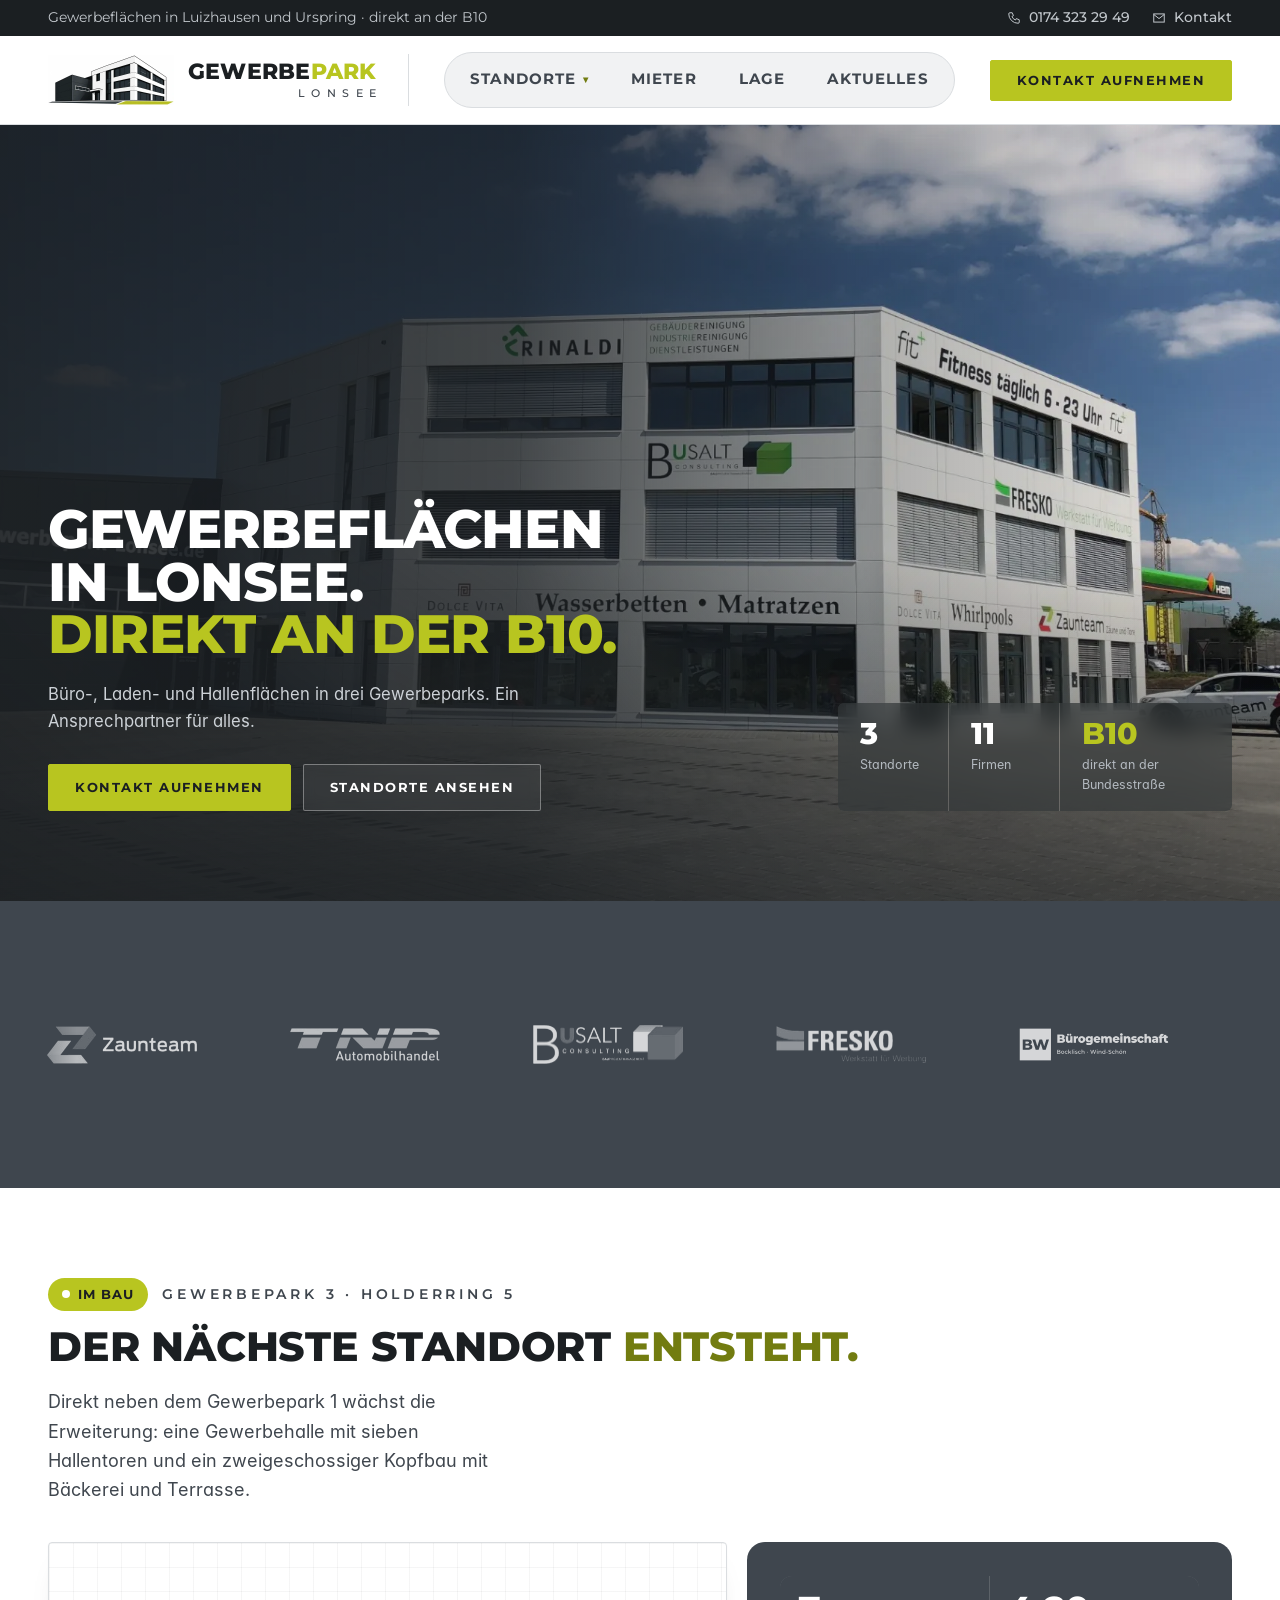
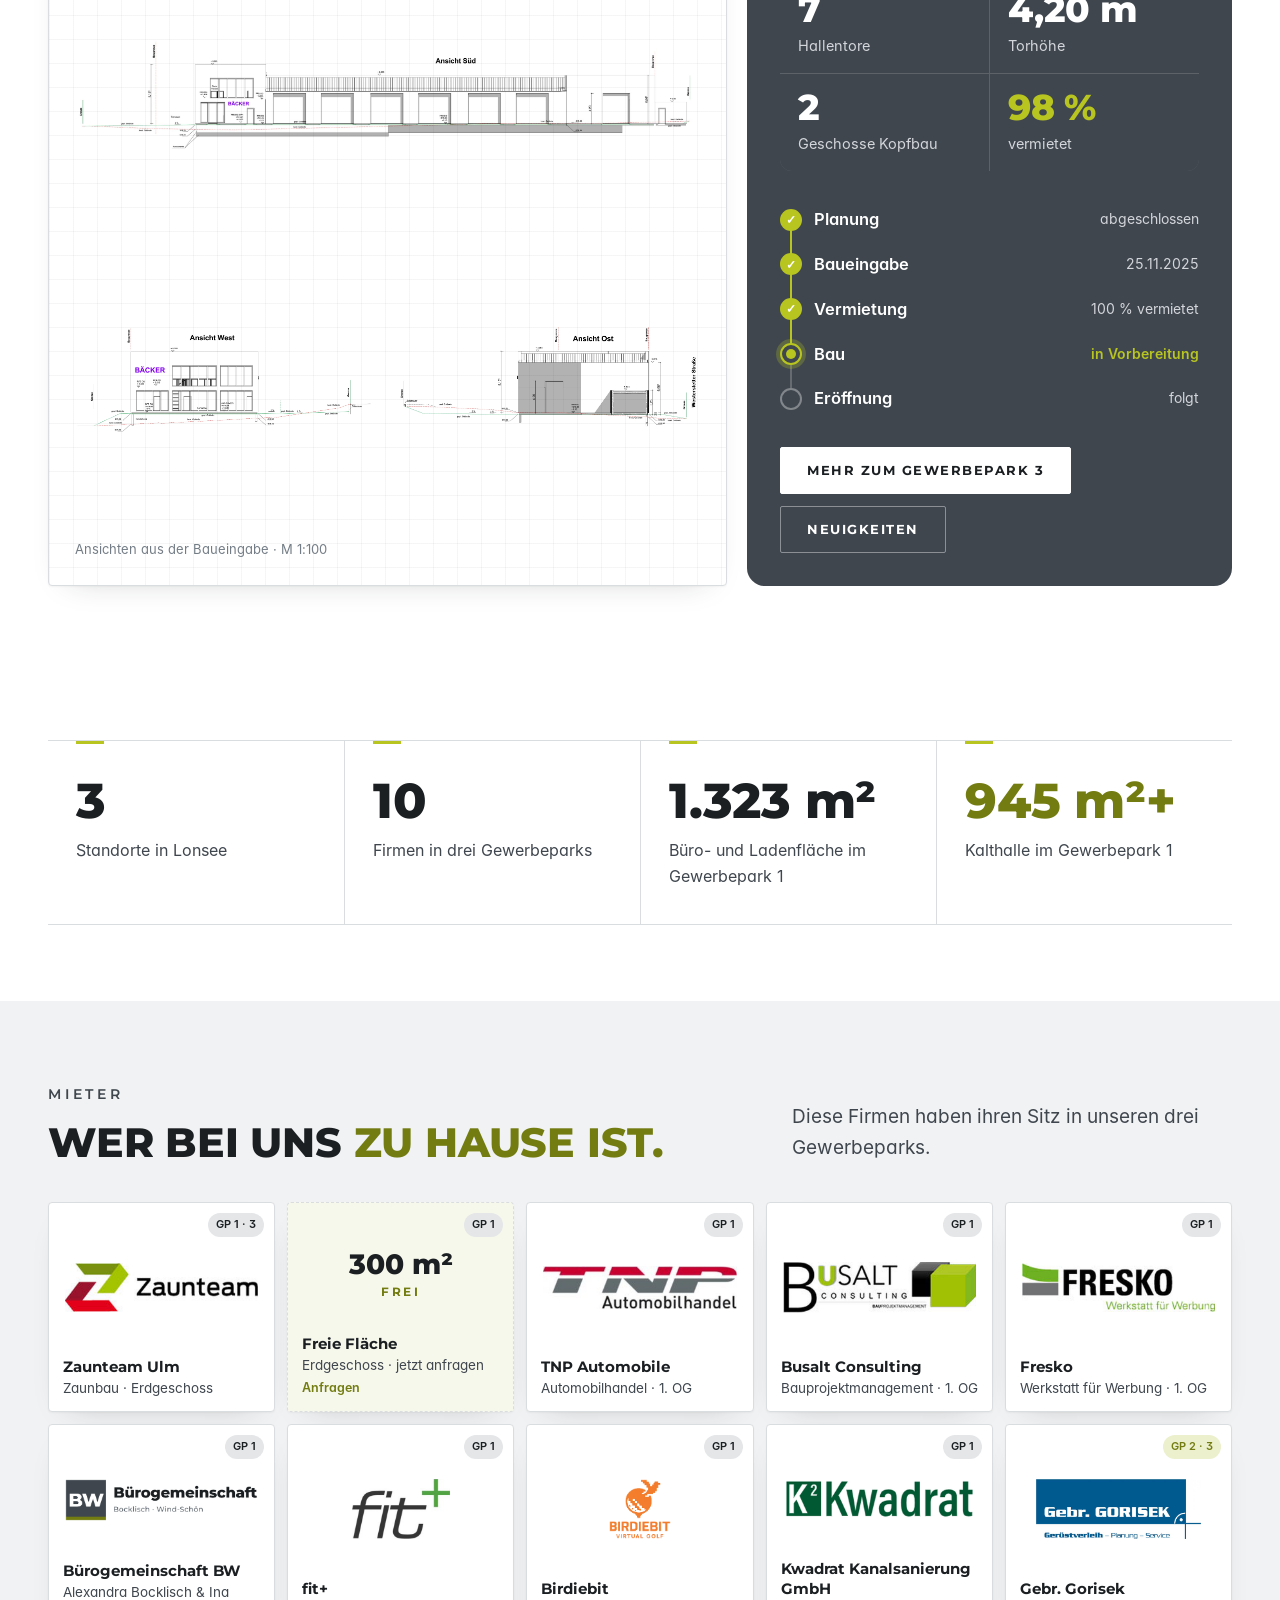
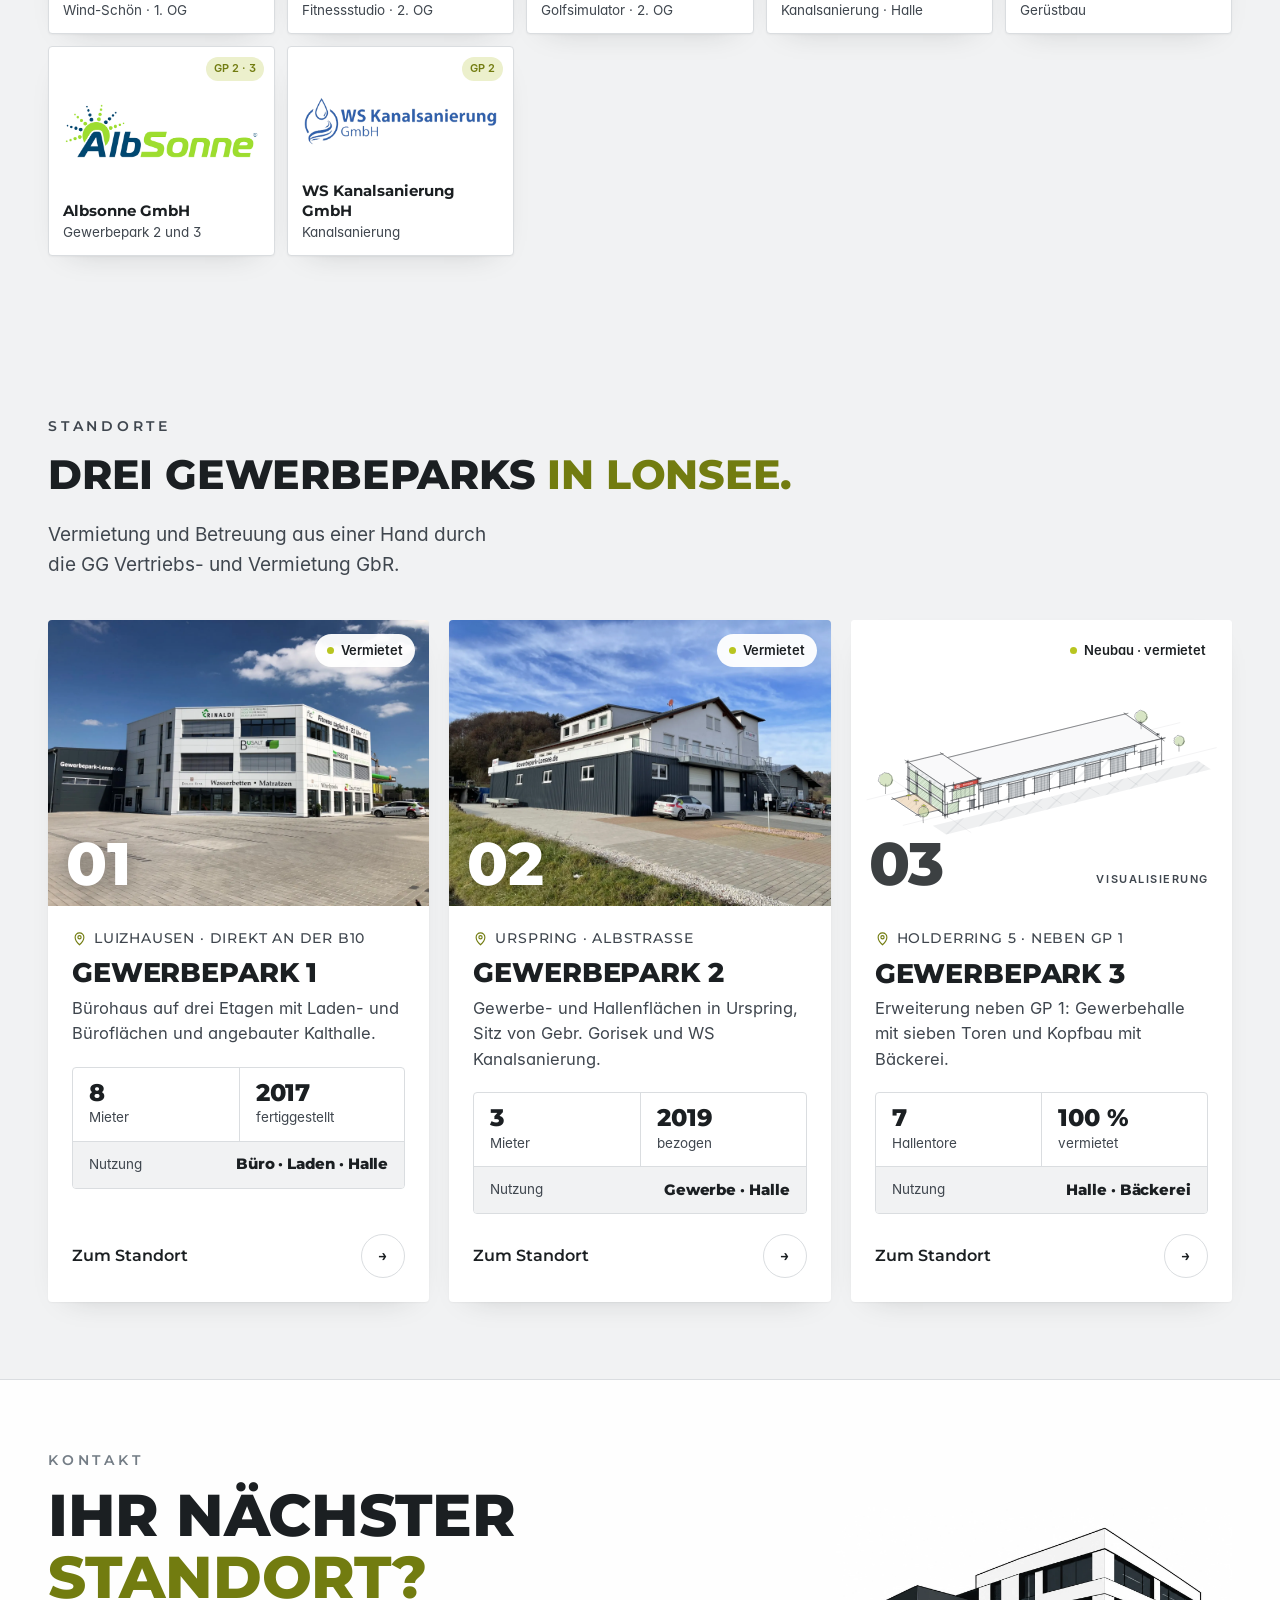
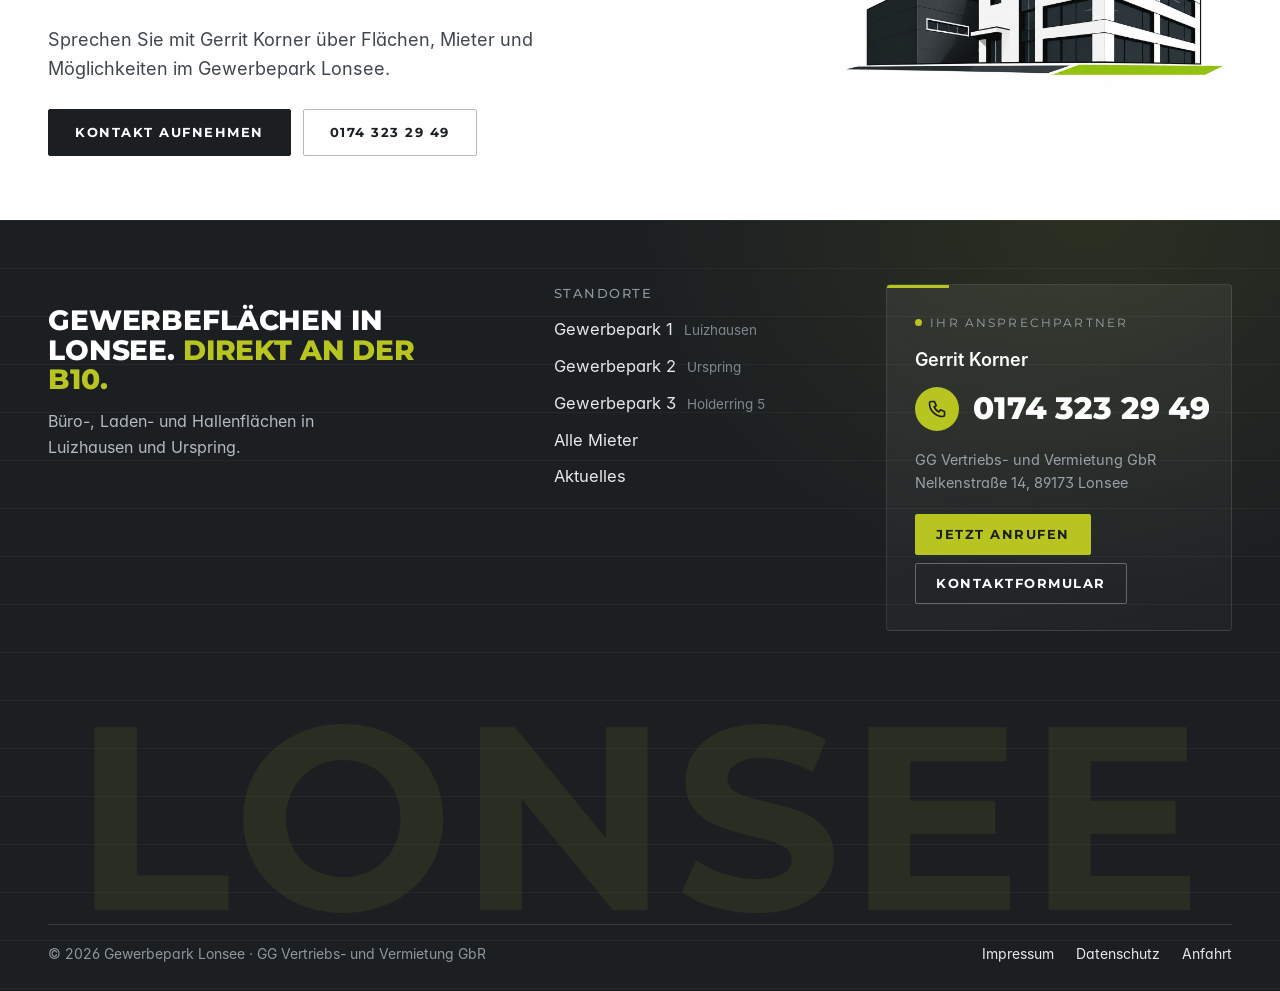
==== commit 3f5d9e53: "Mieter-Links Albsonne, Kwadrat (Stand aus gewerbepark-lonsee) Co-Authored-By: Claude Opus 5.5 <norep" ====
--- a/gewerbepark-lonsee/index.html
+++ b/gewerbepark-lonsee/index.html
@@ -99,7 +99,7 @@
 <section class="section home-tenants" id="mieter"><div class="wrap">
  <div class="sec-head"><div><span class="kicker">Mieter</span><h2>Wer bei uns <em>zu Hause ist.</em></h2></div>
   <p class="sub">Diese Firmen haben ihren Sitz in unseren drei Gewerbeparks.</p></div>
- <div class="tenants"><a class="tenant" data-gp="1 3" href="https://www.zaunteam.de/de/ihr-partner/89173-de-zaunteam-ulm/ueber-uns/" target="_blank" rel="noopener"><span class="gp">GP 1 · 3</span><div class="lg"><img src="assets/logos/zaunteam.png" alt="Logo Zaunteam Ulm" loading="lazy"></div><div class="nm"><b>Zaunteam Ulm</b><small>Zaunbau · Erdgeschoss</small></div></a><a class="tenant free" data-gp="1" href="kontakt.html"><span class="gp">GP 1</span><div class="lg lg-free"><b>300 m²</b><span>frei</span></div><div class="nm"><b>Freie Fläche</b><small>Erdgeschoss · jetzt anfragen</small><span class="ct">Anfragen</span></div></a><a class="tenant" data-gp="1" href="https://tnp-auto.de/" target="_blank" rel="noopener"><span class="gp">GP 1</span><div class="lg"><img src="assets/logos/tnp.png" alt="Logo TNP Automobile" loading="lazy"></div><div class="nm"><b>TNP Automobile</b><small>Automobilhandel · 1.&nbsp;OG</small></div></a><a class="tenant" data-gp="1" href="https://www.busalt-consulting.de/" target="_blank" rel="noopener"><span class="gp">GP 1</span><div class="lg"><img src="assets/logos/busalt.png" alt="Logo Busalt Consulting" loading="lazy"></div><div class="nm"><b>Busalt Consulting</b><small>Bauprojekt&shy;management · 1.&nbsp;OG</small></div></a><a class="tenant" data-gp="1" href="https://www.fresko.de/" target="_blank" rel="noopener"><span class="gp">GP 1</span><div class="lg"><img src="assets/logos/fresko.png" alt="Logo Fresko" loading="lazy"></div><div class="nm"><b>Fresko</b><small>Werkstatt für Werbung · 1.&nbsp;OG</small></div></a><div class="tenant nolink" data-gp="1"><span class="gp">GP 1</span><div class="lg"><img src="assets/logos/bw.png" alt="Logo Bürogemeinschaft BW" loading="lazy"></div><div class="nm"><b>Bürogemein&shy;schaft BW</b><small>Alexandra Bocklisch &amp; Ina Wind-Schön · 1.&nbsp;OG</small></div></div><a class="tenant" data-gp="1" href="https://lonsee.fitplus-club.de/" target="_blank" rel="noopener"><span class="gp">GP 1</span><div class="lg"><img src="assets/logos/fitplus.png" alt="Logo fit+" loading="lazy"></div><div class="nm"><b>fit+</b><small>Fitnessstudio · 2.&nbsp;OG</small></div></a><a class="tenant" data-gp="1" href="https://www.birdiebit.de/" target="_blank" rel="noopener"><span class="gp">GP 1</span><div class="lg"><img src="assets/logos/birdiebit.png" alt="Logo Birdiebit" loading="lazy"></div><div class="nm"><b>Birdiebit</b><small>Golfsimulator · 2.&nbsp;OG</small></div></a><div class="tenant nolink" data-gp="1"><span class="gp">GP 1</span><div class="lg"><img src="assets/logos/kwadrat.png" alt="Logo Kwadrat Kanalsanierung GmbH" loading="lazy"></div><div class="nm"><b>Kwadrat Kanalsanierung GmbH</b><small>Kanalsanierung · Halle</small></div></div><a class="tenant" data-gp="2 3" href="https://www.geruestverleih-lonsee.de/" target="_blank" rel="noopener"><span class="gp g2">GP 2 · 3</span><div class="lg"><img src="assets/logos/gorisek.png" alt="Logo Gebr. Gorisek" loading="lazy"></div><div class="nm"><b>Gebr. Gorisek</b><small>Gerüstbau</small></div></a><div class="tenant nolink" data-gp="2 3"><span class="gp g2">GP 2 · 3</span><div class="lg"><img src="assets/logos/albsonne.png" alt="Logo Albsonne GmbH" loading="lazy"></div><div class="nm"><b>Albsonne GmbH</b><small>Gewerbepark 2 und 3</small></div></div><a class="tenant" data-gp="2" href="https://ws-kanalsanierung.de/" target="_blank" rel="noopener"><span class="gp g2">GP 2</span><div class="lg"><img src="assets/logos/ws-kanalsanierung.png" alt="Logo WS Kanalsanierung GmbH" loading="lazy"></div><div class="nm"><b>WS Kanalsanierung GmbH</b><small>Kanalsanierung</small></div></a></div>
+ <div class="tenants"><a class="tenant" data-gp="1 3" href="https://www.zaunteam.de/de/ihr-partner/89173-de-zaunteam-ulm/ueber-uns/" target="_blank" rel="noopener"><span class="gp">GP 1 · 3</span><div class="lg"><img src="assets/logos/zaunteam.png" alt="Logo Zaunteam Ulm" loading="lazy"></div><div class="nm"><b>Zaunteam Ulm</b><small>Zaunbau · Erdgeschoss</small></div></a><a class="tenant free" data-gp="1" href="kontakt.html"><span class="gp">GP 1</span><div class="lg lg-free"><b>300 m²</b><span>frei</span></div><div class="nm"><b>Freie Fläche</b><small>Erdgeschoss · jetzt anfragen</small><span class="ct">Anfragen</span></div></a><a class="tenant" data-gp="1" href="https://tnp-auto.de/" target="_blank" rel="noopener"><span class="gp">GP 1</span><div class="lg"><img src="assets/logos/tnp.png" alt="Logo TNP Automobile" loading="lazy"></div><div class="nm"><b>TNP Automobile</b><small>Automobilhandel · 1.&nbsp;OG</small></div></a><a class="tenant" data-gp="1" href="https://www.busalt-consulting.de/" target="_blank" rel="noopener"><span class="gp">GP 1</span><div class="lg"><img src="assets/logos/busalt.png" alt="Logo Busalt Consulting" loading="lazy"></div><div class="nm"><b>Busalt Consulting</b><small>Bauprojekt&shy;management · 1.&nbsp;OG</small></div></a><a class="tenant" data-gp="1" href="https://www.fresko.de/" target="_blank" rel="noopener"><span class="gp">GP 1</span><div class="lg"><img src="assets/logos/fresko.png" alt="Logo Fresko" loading="lazy"></div><div class="nm"><b>Fresko</b><small>Werkstatt für Werbung · 1.&nbsp;OG</small></div></a><div class="tenant nolink" data-gp="1"><span class="gp">GP 1</span><div class="lg"><img src="assets/logos/bw.png" alt="Logo Bürogemeinschaft BW" loading="lazy"></div><div class="nm"><b>Bürogemein&shy;schaft BW</b><small>Alexandra Bocklisch &amp; Ina Wind-Schön · 1.&nbsp;OG</small></div></div><a class="tenant" data-gp="1" href="https://lonsee.fitplus-club.de/" target="_blank" rel="noopener"><span class="gp">GP 1</span><div class="lg"><img src="assets/logos/fitplus.png" alt="Logo fit+" loading="lazy"></div><div class="nm"><b>fit+</b><small>Fitnessstudio · 2.&nbsp;OG</small></div></a><a class="tenant" data-gp="1" href="https://www.birdiebit.de/" target="_blank" rel="noopener"><span class="gp">GP 1</span><div class="lg"><img src="assets/logos/birdiebit.png" alt="Logo Birdiebit" loading="lazy"></div><div class="nm"><b>Birdiebit</b><small>Golfsimulator · 2.&nbsp;OG</small></div></a><a class="tenant" data-gp="1" href="https://www.kwadrat-sanierung.de/" target="_blank" rel="noopener"><span class="gp">GP 1</span><div class="lg"><img src="assets/logos/kwadrat.png" alt="Logo Kwadrat Kanalsanierung GmbH" loading="lazy"></div><div class="nm"><b>Kwadrat Kanalsanierung GmbH</b><small>Kanalsanierung · Halle</small></div></a><a class="tenant" data-gp="2 3" href="https://www.geruestverleih-lonsee.de/" target="_blank" rel="noopener"><span class="gp g2">GP 2 · 3</span><div class="lg"><img src="assets/logos/gorisek.png" alt="Logo Gebr. Gorisek" loading="lazy"></div><div class="nm"><b>Gebr. Gorisek</b><small>Gerüstbau</small></div></a><a class="tenant" data-gp="2 3" href="https://www.albsonne.de/" target="_blank" rel="noopener"><span class="gp g2">GP 2 · 3</span><div class="lg"><img src="assets/logos/albsonne.png" alt="Logo Albsonne GmbH" loading="lazy"></div><div class="nm"><b>Albsonne GmbH</b><small>Gewerbepark 2 und 3</small></div></a><a class="tenant" data-gp="2" href="https://ws-kanalsanierung.de/" target="_blank" rel="noopener"><span class="gp g2">GP 2</span><div class="lg"><img src="assets/logos/ws-kanalsanierung.png" alt="Logo WS Kanalsanierung GmbH" loading="lazy"></div><div class="nm"><b>WS Kanalsanierung GmbH</b><small>Kanalsanierung</small></div></a></div>
 </div></section>
 
 <section class="section tint-sage"><div class="wrap">
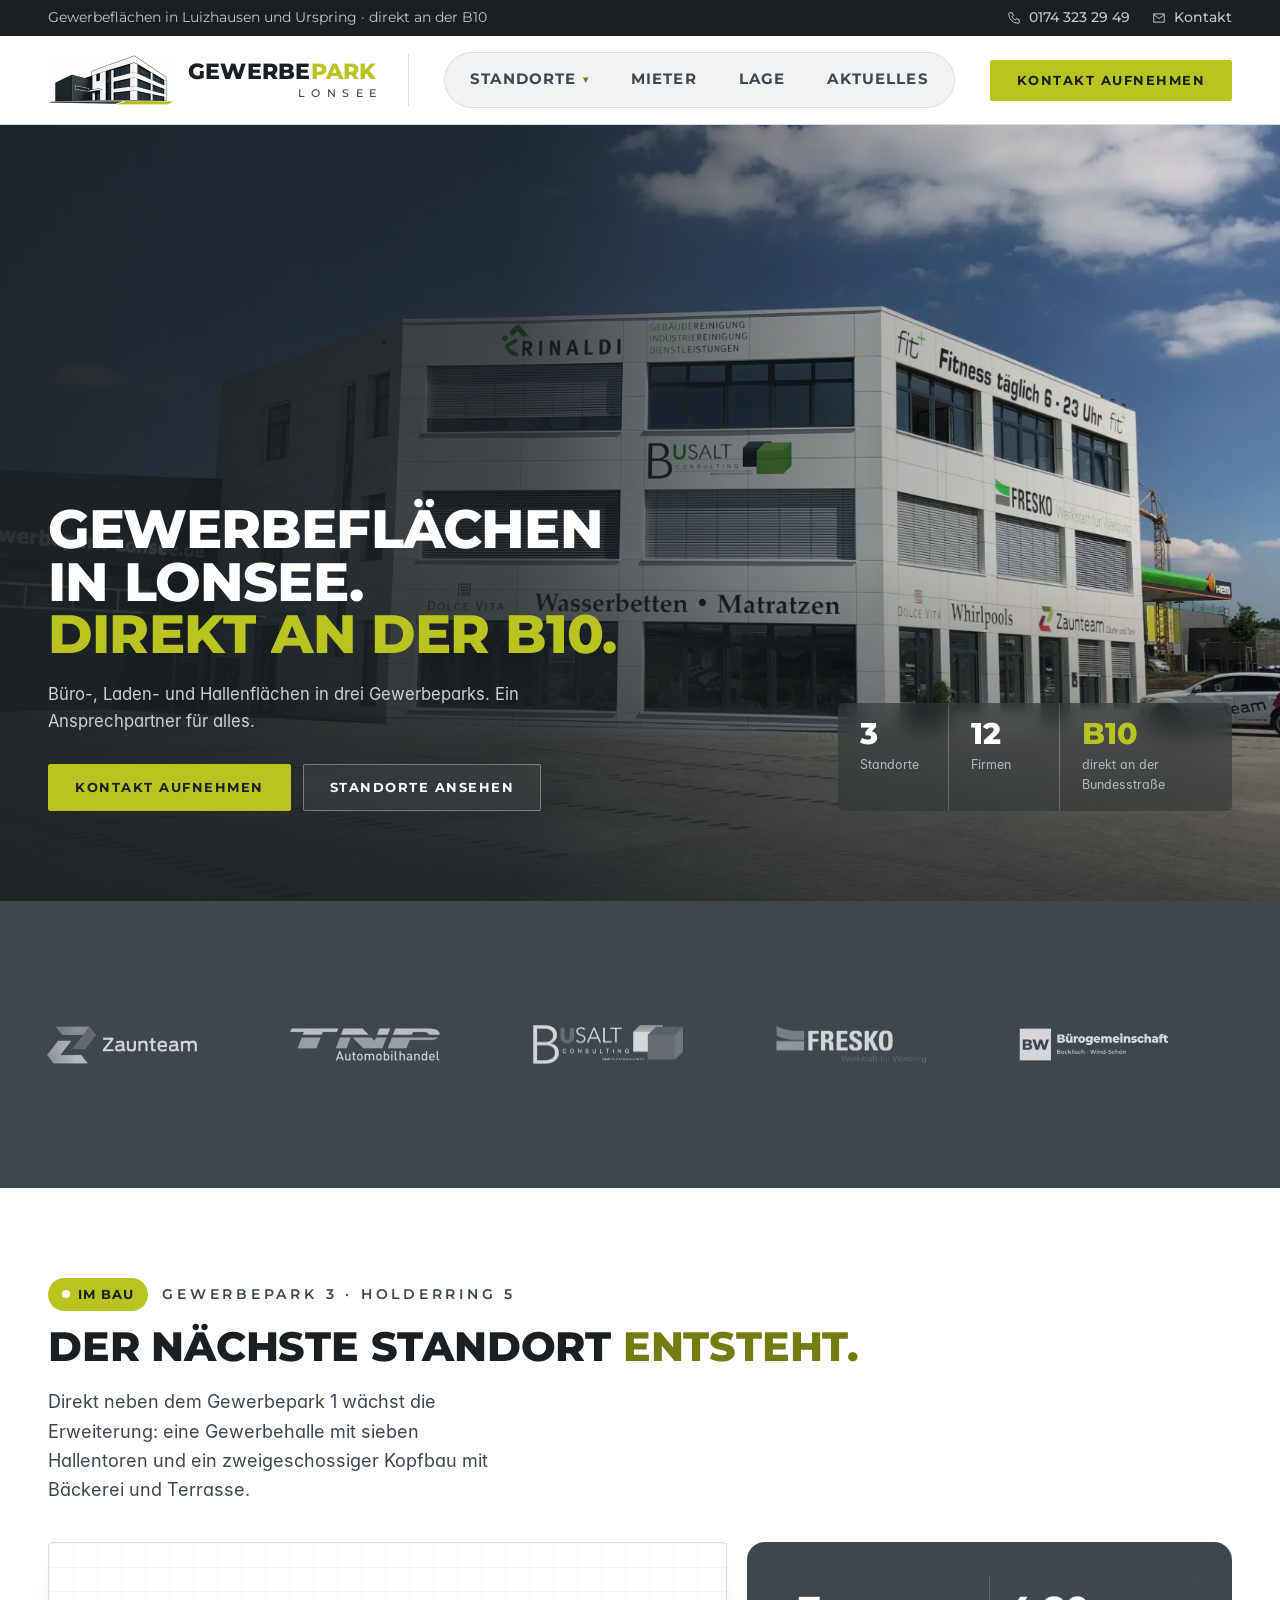
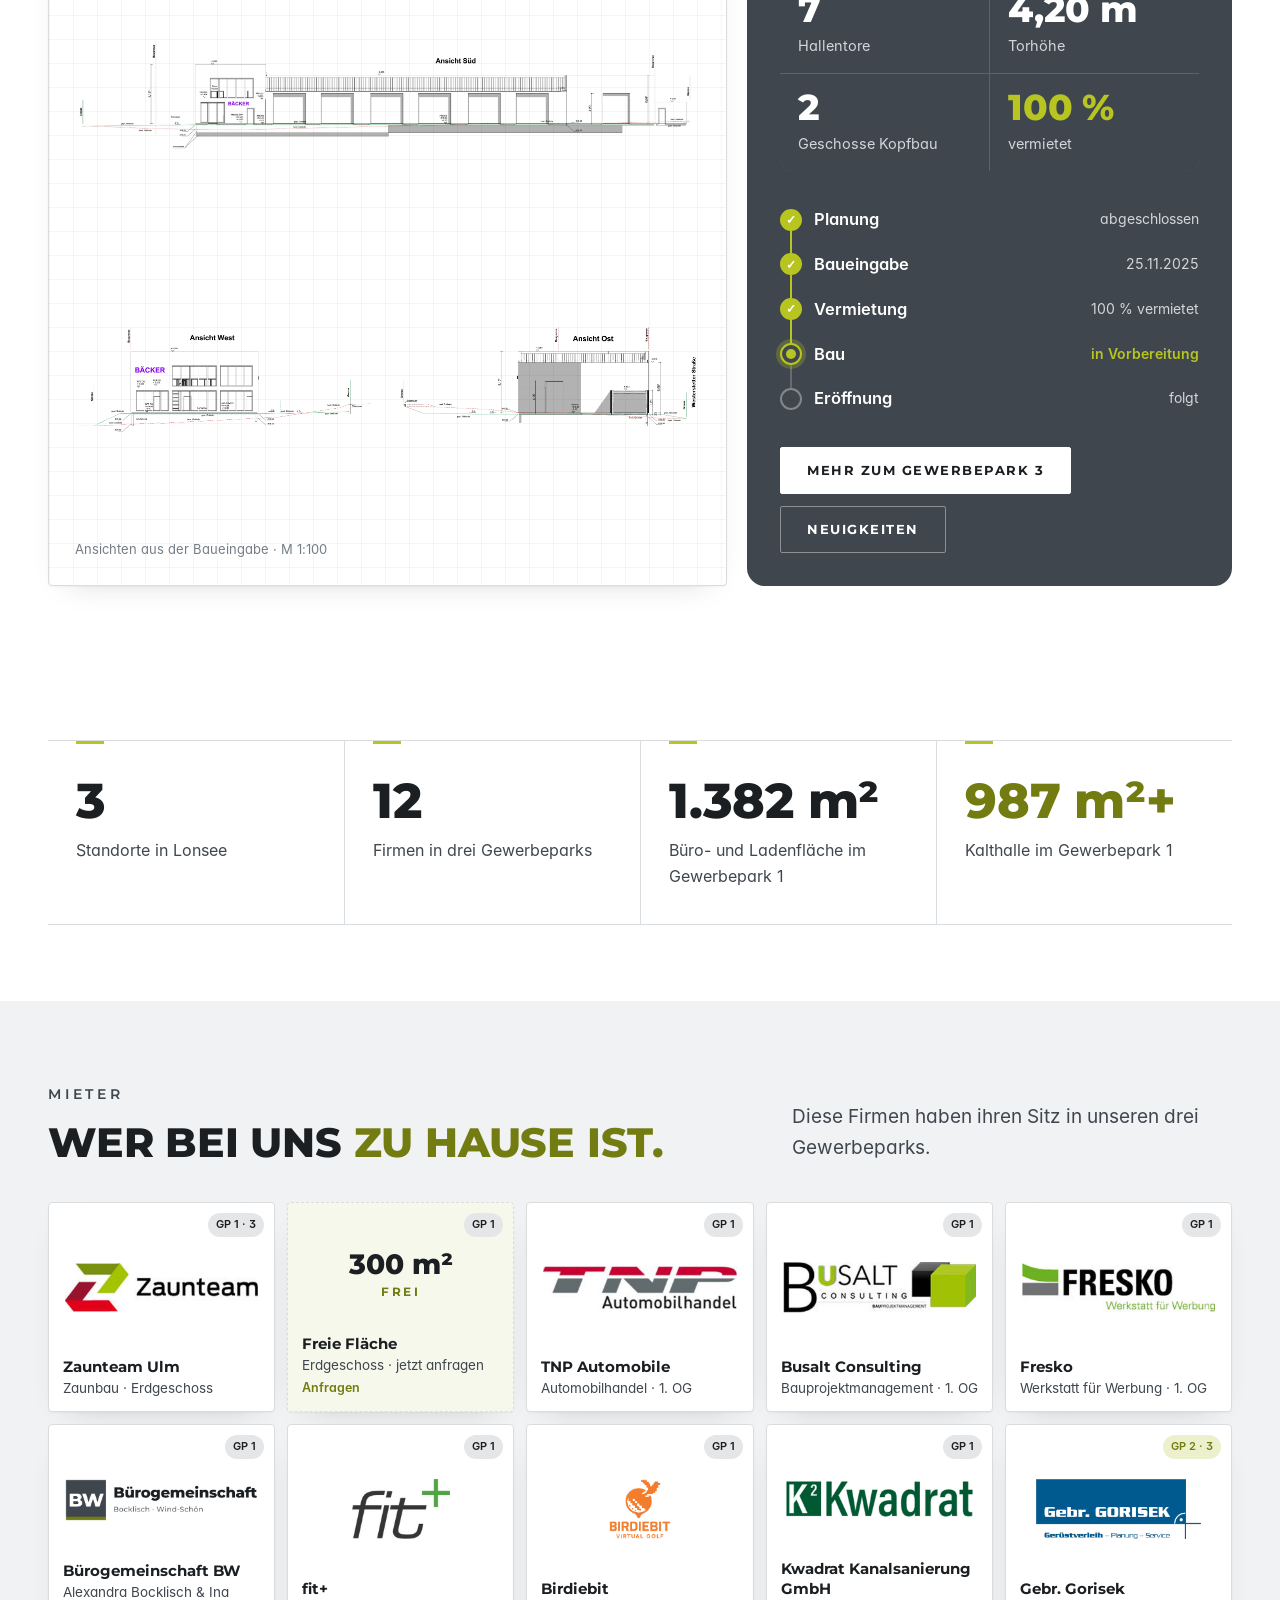
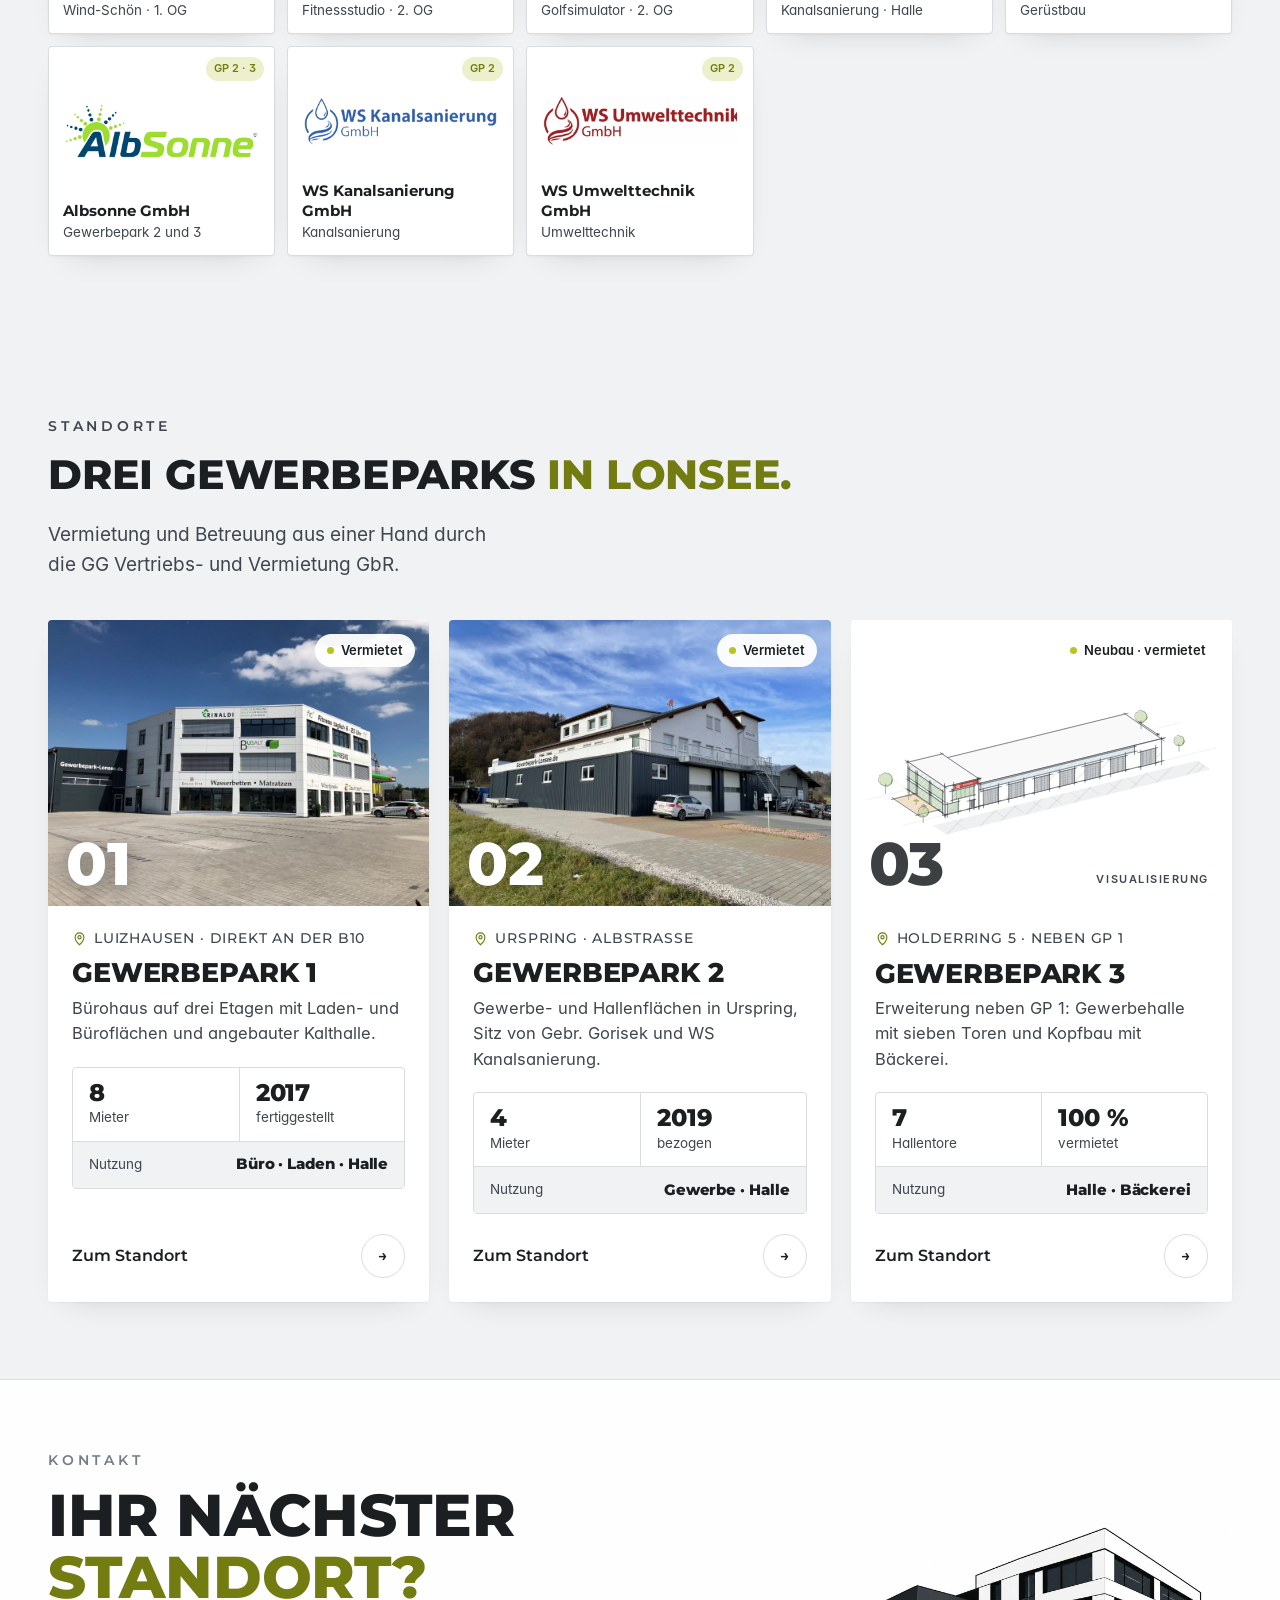
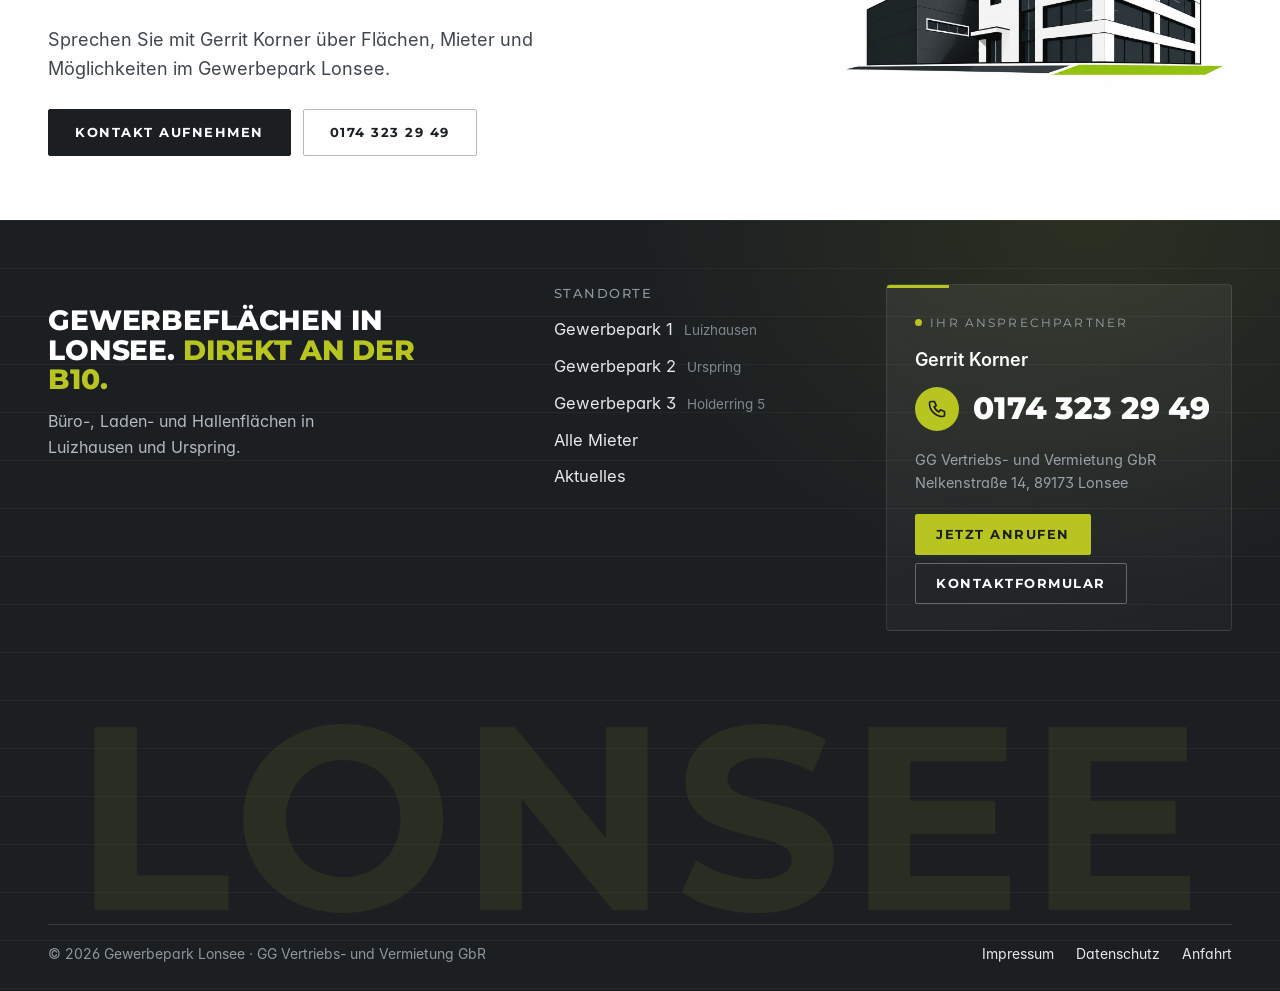
==== commit 973df689: "WS Umwelttechnik in GP 2 (Stand aus gewerbepark-lonsee) Co-Authored-By: Claude Opus 5.5 <noreply@ant" ====
--- a/gewerbepark-lonsee/index.html
+++ b/gewerbepark-lonsee/index.html
@@ -24,7 +24,7 @@
 <link rel="preload" href="assets/fonts/interd-500.woff" as="font" type="font/woff" crossorigin>
 <link rel="preload" href="assets/fonts/inter-400.woff" as="font" type="font/woff" crossorigin>
 <script>if(!matchMedia("(prefers-reduced-motion: reduce)").matches)document.documentElement.classList.add("anim")</script>
-<link rel="stylesheet" href="assets/css/style.css?v=202610221246">
+<link rel="stylesheet" href="assets/css/style.css?v=202610222022">
 <script type="application/ld+json">{"@context": "https://schema.org", "@type": "Organization", "name": "Gewerbepark Lonsee", "legalName": "GG Vertriebs- und Vermietung GbR", "url": "https://gewerbepark-lonsee.de", "telephone": "+491743232949", "logo": "https://gewerbepark-lonsee.de/icon-512.png", "address": {"@type": "PostalAddress", "streetAddress": "Nelkenstraße 14", "postalCode": "89173", "addressLocality": "Lonsee", "addressCountry": "DE"}}</script>
 </head>
 <body>
@@ -51,11 +51,11 @@
    <p class="hx-lead">Büro-, Laden- und Hallenflächen in drei Gewerbeparks. Ein Ansprechpartner für alles.</p>
    <div class="btn-row"><a class="btn h2-pri" href="kontakt.html">Kontakt aufnehmen</a><a class="btn h2-sec" href="standorte.html">Standorte ansehen</a></div>
   </div>
-  <ul class="h2-facts" aria-label="Kurz und knapp"><li><b>3</b><span>Standorte</span></li><li><b>11</b><span>Firmen</span></li><li><b>B10</b><span>direkt an der Bundesstraße</span></li></ul>
+  <ul class="h2-facts" aria-label="Kurz und knapp"><li><b>3</b><span>Standorte</span></li><li><b>12</b><span>Firmen</span></li><li><b>B10</b><span>direkt an der Bundesstraße</span></li></ul>
  </div>
 </div></section>
 
-<section class="marquee dark" aria-label="Unsere Mieter"> <div class="track"><ul><li><a href="mieter.html" title="Zaunteam Ulm"><img src="assets/logos/hell/zaunteam.png" alt="Zaunteam Ulm" loading="lazy"></a></li><li><a href="mieter.html" title="TNP Automobile"><img src="assets/logos/hell/tnp.png" alt="TNP Automobile" loading="lazy"></a></li><li><a href="mieter.html" title="Busalt Consulting"><img src="assets/logos/hell/busalt.png" alt="Busalt Consulting" loading="lazy"></a></li><li><a href="mieter.html" title="Fresko"><img src="assets/logos/hell/fresko.png" alt="Fresko" loading="lazy"></a></li><li><a href="mieter.html" title="Bürogemeinschaft BW"><img src="assets/logos/hell/bw.png" alt="Bürogemeinschaft BW" loading="lazy"></a></li><li><a href="mieter.html" title="fit+"><img src="assets/logos/hell/fitplus.png" alt="fit+" loading="lazy"></a></li><li><a href="mieter.html" title="Birdiebit"><img src="assets/logos/hell/birdiebit.png" alt="Birdiebit" loading="lazy"></a></li><li><a href="mieter.html" title="Kwadrat Kanalsanierung GmbH"><img src="assets/logos/hell/kwadrat.png" alt="Kwadrat Kanalsanierung GmbH" loading="lazy"></a></li><li><a href="mieter.html" title="Gebr. Gorisek"><img src="assets/logos/hell/gorisek.png" alt="Gebr. Gorisek" loading="lazy"></a></li><li><a href="mieter.html" title="Albsonne GmbH"><img src="assets/logos/hell/albsonne.png" alt="Albsonne GmbH" loading="lazy"></a></li><li><a href="mieter.html" title="WS Kanalsanierung GmbH"><img src="assets/logos/hell/ws-kanalsanierung.png" alt="WS Kanalsanierung GmbH" loading="lazy"></a></li><li aria-hidden="true"><a tabindex="-1" href="mieter.html" title="Zaunteam Ulm"><img src="assets/logos/hell/zaunteam.png" alt="Zaunteam Ulm" loading="lazy"></a></li><li aria-hidden="true"><a tabindex="-1" href="mieter.html" title="TNP Automobile"><img src="assets/logos/hell/tnp.png" alt="TNP Automobile" loading="lazy"></a></li><li aria-hidden="true"><a tabindex="-1" href="mieter.html" title="Busalt Consulting"><img src="assets/logos/hell/busalt.png" alt="Busalt Consulting" loading="lazy"></a></li><li aria-hidden="true"><a tabindex="-1" href="mieter.html" title="Fresko"><img src="assets/logos/hell/fresko.png" alt="Fresko" loading="lazy"></a></li><li aria-hidden="true"><a tabindex="-1" href="mieter.html" title="Bürogemeinschaft BW"><img src="assets/logos/hell/bw.png" alt="Bürogemeinschaft BW" loading="lazy"></a></li><li aria-hidden="true"><a tabindex="-1" href="mieter.html" title="fit+"><img src="assets/logos/hell/fitplus.png" alt="fit+" loading="lazy"></a></li><li aria-hidden="true"><a tabindex="-1" href="mieter.html" title="Birdiebit"><img src="assets/logos/hell/birdiebit.png" alt="Birdiebit" loading="lazy"></a></li><li aria-hidden="true"><a tabindex="-1" href="mieter.html" title="Kwadrat Kanalsanierung GmbH"><img src="assets/logos/hell/kwadrat.png" alt="Kwadrat Kanalsanierung GmbH" loading="lazy"></a></li><li aria-hidden="true"><a tabindex="-1" href="mieter.html" title="Gebr. Gorisek"><img src="assets/logos/hell/gorisek.png" alt="Gebr. Gorisek" loading="lazy"></a></li><li aria-hidden="true"><a tabindex="-1" href="mieter.html" title="Albsonne GmbH"><img src="assets/logos/hell/albsonne.png" alt="Albsonne GmbH" loading="lazy"></a></li><li aria-hidden="true"><a tabindex="-1" href="mieter.html" title="WS Kanalsanierung GmbH"><img src="assets/logos/hell/ws-kanalsanierung.png" alt="WS Kanalsanierung GmbH" loading="lazy"></a></li></ul></div>
+<section class="marquee dark" aria-label="Unsere Mieter"> <div class="track"><ul><li><a href="mieter.html" title="Zaunteam Ulm"><img src="assets/logos/hell/zaunteam.png" alt="Zaunteam Ulm" loading="lazy"></a></li><li><a href="mieter.html" title="TNP Automobile"><img src="assets/logos/hell/tnp.png" alt="TNP Automobile" loading="lazy"></a></li><li><a href="mieter.html" title="Busalt Consulting"><img src="assets/logos/hell/busalt.png" alt="Busalt Consulting" loading="lazy"></a></li><li><a href="mieter.html" title="Fresko"><img src="assets/logos/hell/fresko.png" alt="Fresko" loading="lazy"></a></li><li><a href="mieter.html" title="Bürogemeinschaft BW"><img src="assets/logos/hell/bw.png" alt="Bürogemeinschaft BW" loading="lazy"></a></li><li><a href="mieter.html" title="fit+"><img src="assets/logos/hell/fitplus.png" alt="fit+" loading="lazy"></a></li><li><a href="mieter.html" title="Birdiebit"><img src="assets/logos/hell/birdiebit.png" alt="Birdiebit" loading="lazy"></a></li><li><a href="mieter.html" title="Kwadrat Kanalsanierung GmbH"><img src="assets/logos/hell/kwadrat.png" alt="Kwadrat Kanalsanierung GmbH" loading="lazy"></a></li><li><a href="mieter.html" title="Gebr. Gorisek"><img src="assets/logos/hell/gorisek.png" alt="Gebr. Gorisek" loading="lazy"></a></li><li><a href="mieter.html" title="Albsonne GmbH"><img src="assets/logos/hell/albsonne.png" alt="Albsonne GmbH" loading="lazy"></a></li><li><a href="mieter.html" title="WS Kanalsanierung GmbH"><img src="assets/logos/hell/ws-kanalsanierung.png" alt="WS Kanalsanierung GmbH" loading="lazy"></a></li><li><a href="mieter.html" title="WS Umwelttechnik GmbH"><img src="assets/logos/hell/ws-umwelttechnik.png" alt="WS Umwelttechnik GmbH" loading="lazy"></a></li><li aria-hidden="true"><a tabindex="-1" href="mieter.html" title="Zaunteam Ulm"><img src="assets/logos/hell/zaunteam.png" alt="Zaunteam Ulm" loading="lazy"></a></li><li aria-hidden="true"><a tabindex="-1" href="mieter.html" title="TNP Automobile"><img src="assets/logos/hell/tnp.png" alt="TNP Automobile" loading="lazy"></a></li><li aria-hidden="true"><a tabindex="-1" href="mieter.html" title="Busalt Consulting"><img src="assets/logos/hell/busalt.png" alt="Busalt Consulting" loading="lazy"></a></li><li aria-hidden="true"><a tabindex="-1" href="mieter.html" title="Fresko"><img src="assets/logos/hell/fresko.png" alt="Fresko" loading="lazy"></a></li><li aria-hidden="true"><a tabindex="-1" href="mieter.html" title="Bürogemeinschaft BW"><img src="assets/logos/hell/bw.png" alt="Bürogemeinschaft BW" loading="lazy"></a></li><li aria-hidden="true"><a tabindex="-1" href="mieter.html" title="fit+"><img src="assets/logos/hell/fitplus.png" alt="fit+" loading="lazy"></a></li><li aria-hidden="true"><a tabindex="-1" href="mieter.html" title="Birdiebit"><img src="assets/logos/hell/birdiebit.png" alt="Birdiebit" loading="lazy"></a></li><li aria-hidden="true"><a tabindex="-1" href="mieter.html" title="Kwadrat Kanalsanierung GmbH"><img src="assets/logos/hell/kwadrat.png" alt="Kwadrat Kanalsanierung GmbH" loading="lazy"></a></li><li aria-hidden="true"><a tabindex="-1" href="mieter.html" title="Gebr. Gorisek"><img src="assets/logos/hell/gorisek.png" alt="Gebr. Gorisek" loading="lazy"></a></li><li aria-hidden="true"><a tabindex="-1" href="mieter.html" title="Albsonne GmbH"><img src="assets/logos/hell/albsonne.png" alt="Albsonne GmbH" loading="lazy"></a></li><li aria-hidden="true"><a tabindex="-1" href="mieter.html" title="WS Kanalsanierung GmbH"><img src="assets/logos/hell/ws-kanalsanierung.png" alt="WS Kanalsanierung GmbH" loading="lazy"></a></li><li aria-hidden="true"><a tabindex="-1" href="mieter.html" title="WS Umwelttechnik GmbH"><img src="assets/logos/hell/ws-umwelttechnik.png" alt="WS Umwelttechnik GmbH" loading="lazy"></a></li></ul></div>
 </section>
 <section class="gp3feat"><div class="wrap">
  <div class="g3-head">
@@ -89,7 +89,7 @@
 <section class="section"><div class="wrap">
  <div class="stats">
   <div><b>3</b><span>Standorte in Lonsee</span></div>
-  <div><b>11</b><span>Firmen in drei Gewerbeparks</span></div>
+  <div><b>12</b><span>Firmen in drei Gewerbeparks</span></div>
   <div><b>1.400 m²</b><span>Büro- und Ladenfläche im Gewerbepark 1</span></div>
   <div><b>1.000 m²+</b><span>Kalthalle im Gewerbepark 1</span></div>
  </div>
@@ -99,7 +99,7 @@
 <section class="section home-tenants" id="mieter"><div class="wrap">
  <div class="sec-head"><div><span class="kicker">Mieter</span><h2>Wer bei uns <em>zu Hause ist.</em></h2></div>
   <p class="sub">Diese Firmen haben ihren Sitz in unseren drei Gewerbeparks.</p></div>
- <div class="tenants"><a class="tenant" data-gp="1 3" href="https://www.zaunteam.de/de/ihr-partner/89173-de-zaunteam-ulm/ueber-uns/" target="_blank" rel="noopener"><span class="gp">GP 1 · 3</span><div class="lg"><img src="assets/logos/zaunteam.png" alt="Logo Zaunteam Ulm" loading="lazy"></div><div class="nm"><b>Zaunteam Ulm</b><small>Zaunbau · Erdgeschoss</small></div></a><a class="tenant free" data-gp="1" href="kontakt.html"><span class="gp">GP 1</span><div class="lg lg-free"><b>300 m²</b><span>frei</span></div><div class="nm"><b>Freie Fläche</b><small>Erdgeschoss · jetzt anfragen</small><span class="ct">Anfragen</span></div></a><a class="tenant" data-gp="1" href="https://tnp-auto.de/" target="_blank" rel="noopener"><span class="gp">GP 1</span><div class="lg"><img src="assets/logos/tnp.png" alt="Logo TNP Automobile" loading="lazy"></div><div class="nm"><b>TNP Automobile</b><small>Automobilhandel · 1.&nbsp;OG</small></div></a><a class="tenant" data-gp="1" href="https://www.busalt-consulting.de/" target="_blank" rel="noopener"><span class="gp">GP 1</span><div class="lg"><img src="assets/logos/busalt.png" alt="Logo Busalt Consulting" loading="lazy"></div><div class="nm"><b>Busalt Consulting</b><small>Bauprojekt&shy;management · 1.&nbsp;OG</small></div></a><a class="tenant" data-gp="1" href="https://www.fresko.de/" target="_blank" rel="noopener"><span class="gp">GP 1</span><div class="lg"><img src="assets/logos/fresko.png" alt="Logo Fresko" loading="lazy"></div><div class="nm"><b>Fresko</b><small>Werkstatt für Werbung · 1.&nbsp;OG</small></div></a><div class="tenant nolink" data-gp="1"><span class="gp">GP 1</span><div class="lg"><img src="assets/logos/bw.png" alt="Logo Bürogemeinschaft BW" loading="lazy"></div><div class="nm"><b>Bürogemein&shy;schaft BW</b><small>Alexandra Bocklisch &amp; Ina Wind-Schön · 1.&nbsp;OG</small></div></div><a class="tenant" data-gp="1" href="https://lonsee.fitplus-club.de/" target="_blank" rel="noopener"><span class="gp">GP 1</span><div class="lg"><img src="assets/logos/fitplus.png" alt="Logo fit+" loading="lazy"></div><div class="nm"><b>fit+</b><small>Fitnessstudio · 2.&nbsp;OG</small></div></a><a class="tenant" data-gp="1" href="https://www.birdiebit.de/" target="_blank" rel="noopener"><span class="gp">GP 1</span><div class="lg"><img src="assets/logos/birdiebit.png" alt="Logo Birdiebit" loading="lazy"></div><div class="nm"><b>Birdiebit</b><small>Golfsimulator · 2.&nbsp;OG</small></div></a><a class="tenant" data-gp="1" href="https://www.kwadrat-sanierung.de/" target="_blank" rel="noopener"><span class="gp">GP 1</span><div class="lg"><img src="assets/logos/kwadrat.png" alt="Logo Kwadrat Kanalsanierung GmbH" loading="lazy"></div><div class="nm"><b>Kwadrat Kanalsanierung GmbH</b><small>Kanalsanierung · Halle</small></div></a><a class="tenant" data-gp="2 3" href="https://www.geruestverleih-lonsee.de/" target="_blank" rel="noopener"><span class="gp g2">GP 2 · 3</span><div class="lg"><img src="assets/logos/gorisek.png" alt="Logo Gebr. Gorisek" loading="lazy"></div><div class="nm"><b>Gebr. Gorisek</b><small>Gerüstbau</small></div></a><a class="tenant" data-gp="2 3" href="https://www.albsonne.de/" target="_blank" rel="noopener"><span class="gp g2">GP 2 · 3</span><div class="lg"><img src="assets/logos/albsonne.png" alt="Logo Albsonne GmbH" loading="lazy"></div><div class="nm"><b>Albsonne GmbH</b><small>Gewerbepark 2 und 3</small></div></a><a class="tenant" data-gp="2" href="https://ws-kanalsanierung.de/" target="_blank" rel="noopener"><span class="gp g2">GP 2</span><div class="lg"><img src="assets/logos/ws-kanalsanierung.png" alt="Logo WS Kanalsanierung GmbH" loading="lazy"></div><div class="nm"><b>WS Kanalsanierung GmbH</b><small>Kanalsanierung</small></div></a></div>
+ <div class="tenants"><a class="tenant" data-gp="1 3" href="https://www.zaunteam.de/de/ihr-partner/89173-de-zaunteam-ulm/ueber-uns/" target="_blank" rel="noopener"><span class="gp">GP 1 · 3</span><div class="lg"><img src="assets/logos/zaunteam.png" alt="Logo Zaunteam Ulm" loading="lazy"></div><div class="nm"><b>Zaunteam Ulm</b><small>Zaunbau · Erdgeschoss</small></div></a><a class="tenant free" data-gp="1" href="kontakt.html"><span class="gp">GP 1</span><div class="lg lg-free"><b>300 m²</b><span>frei</span></div><div class="nm"><b>Freie Fläche</b><small>Erdgeschoss · jetzt anfragen</small><span class="ct">Anfragen</span></div></a><a class="tenant" data-gp="1" href="https://tnp-auto.de/" target="_blank" rel="noopener"><span class="gp">GP 1</span><div class="lg"><img src="assets/logos/tnp.png" alt="Logo TNP Automobile" loading="lazy"></div><div class="nm"><b>TNP Automobile</b><small>Automobilhandel · 1.&nbsp;OG</small></div></a><a class="tenant" data-gp="1" href="https://www.busalt-consulting.de/" target="_blank" rel="noopener"><span class="gp">GP 1</span><div class="lg"><img src="assets/logos/busalt.png" alt="Logo Busalt Consulting" loading="lazy"></div><div class="nm"><b>Busalt Consulting</b><small>Bauprojekt&shy;management · 1.&nbsp;OG</small></div></a><a class="tenant" data-gp="1" href="https://www.fresko.de/" target="_blank" rel="noopener"><span class="gp">GP 1</span><div class="lg"><img src="assets/logos/fresko.png" alt="Logo Fresko" loading="lazy"></div><div class="nm"><b>Fresko</b><small>Werkstatt für Werbung · 1.&nbsp;OG</small></div></a><div class="tenant nolink" data-gp="1"><span class="gp">GP 1</span><div class="lg"><img src="assets/logos/bw.png" alt="Logo Bürogemeinschaft BW" loading="lazy"></div><div class="nm"><b>Bürogemein&shy;schaft BW</b><small>Alexandra Bocklisch &amp; Ina Wind-Schön · 1.&nbsp;OG</small></div></div><a class="tenant" data-gp="1" href="https://lonsee.fitplus-club.de/" target="_blank" rel="noopener"><span class="gp">GP 1</span><div class="lg"><img src="assets/logos/fitplus.png" alt="Logo fit+" loading="lazy"></div><div class="nm"><b>fit+</b><small>Fitnessstudio · 2.&nbsp;OG</small></div></a><a class="tenant" data-gp="1" href="https://www.birdiebit.de/" target="_blank" rel="noopener"><span class="gp">GP 1</span><div class="lg"><img src="assets/logos/birdiebit.png" alt="Logo Birdiebit" loading="lazy"></div><div class="nm"><b>Birdiebit</b><small>Golfsimulator · 2.&nbsp;OG</small></div></a><a class="tenant" data-gp="1" href="https://www.kwadrat-sanierung.de/" target="_blank" rel="noopener"><span class="gp">GP 1</span><div class="lg"><img src="assets/logos/kwadrat.png" alt="Logo Kwadrat Kanalsanierung GmbH" loading="lazy"></div><div class="nm"><b>Kwadrat Kanalsanierung GmbH</b><small>Kanalsanierung · Halle</small></div></a><a class="tenant" data-gp="2 3" href="https://www.geruestverleih-lonsee.de/" target="_blank" rel="noopener"><span class="gp g2">GP 2 · 3</span><div class="lg"><img src="assets/logos/gorisek.png" alt="Logo Gebr. Gorisek" loading="lazy"></div><div class="nm"><b>Gebr. Gorisek</b><small>Gerüstbau</small></div></a><a class="tenant" data-gp="2 3" href="https://www.albsonne.de/" target="_blank" rel="noopener"><span class="gp g2">GP 2 · 3</span><div class="lg"><img src="assets/logos/albsonne.png" alt="Logo Albsonne GmbH" loading="lazy"></div><div class="nm"><b>Albsonne GmbH</b><small>Gewerbepark 2 und 3</small></div></a><a class="tenant" data-gp="2" href="https://ws-kanalsanierung.de/" target="_blank" rel="noopener"><span class="gp g2">GP 2</span><div class="lg"><img src="assets/logos/ws-kanalsanierung.png" alt="Logo WS Kanalsanierung GmbH" loading="lazy"></div><div class="nm"><b>WS Kanalsanierung GmbH</b><small>Kanalsanierung</small></div></a><a class="tenant" data-gp="2" href="https://ws-umwelttechnik.de/" target="_blank" rel="noopener"><span class="gp g2">GP 2</span><div class="lg"><img src="assets/logos/ws-umwelttechnik.png" alt="Logo WS Umwelttechnik GmbH" loading="lazy"></div><div class="nm"><b>WS Umwelttechnik GmbH</b><small>Umwelttechnik</small></div></a></div>
 </div></section>
 
 <section class="section tint-sage"><div class="wrap">
@@ -112,7 +112,7 @@
   <span class="go"><span>Zum Standort</span><i aria-hidden="true">→</i></span></div></a><a class="card3 c-sage" href="gewerbepark-2.html">
  <div class="img"><picture><source srcset="assets/img/gp2-strasse.webp" type="image/webp"><img src="assets/img/gp2-strasse.jpg" alt="Gewerbepark 2 in Urspring" loading="lazy" decoding="async" style="object-position:40% 60%"></picture><span class="num">02</span><span class="st">Vermietet</span></div>
  <div class="body"><div class="loc"><svg viewBox="0 0 24 24" aria-hidden="true"><path d="M12 22s7-6.2 7-12a7 7 0 1 0-14 0c0 5.8 7 12 7 12z"/><circle cx="12" cy="10" r="2.6"/></svg>Urspring · Albstraße</div><h3>Gewerbepark 2</h3><p>Gewerbe- und Hallenflächen in Urspring, Sitz von Gebr. Gorisek und WS Kanalsanierung.</p>
-  <ul class="facts3"><li><b>3</b><span>Mieter</span></li><li><b>2019</b><span>bezogen</span></li><li class="use"><span>Nutzung</span><b>Gewerbe · Halle</b></li></ul>
+  <ul class="facts3"><li><b>4</b><span>Mieter</span></li><li><b>2019</b><span>bezogen</span></li><li class="use"><span>Nutzung</span><b>Gewerbe · Halle</b></li></ul>
   <span class="go"><span>Zum Standort</span><i aria-hidden="true">→</i></span></div></a><a class="card3 c-sand" href="gewerbepark-3.html">
  <div class="img"><img class="modell" src="assets/img/gp3-modell.svg?v=4" alt="Skizze Gewerbepark 3: Kopfbau mit Bäckerei und Halle mit sieben Toren" loading="lazy" decoding="async"><span class="viz">Visualisierung</span><span class="num">03</span><span class="st">Neubau · vermietet</span></div>
  <div class="body"><div class="loc"><svg viewBox="0 0 24 24" aria-hidden="true"><path d="M12 22s7-6.2 7-12a7 7 0 1 0-14 0c0 5.8 7 12 7 12z"/><circle cx="12" cy="10" r="2.6"/></svg>Holderring 5 · neben GP 1</div><h3>Gewerbepark 3</h3><p>Erweiterung neben GP 1: Gewerbehalle mit sieben Toren und Kopfbau mit Bäckerei.</p>
@@ -145,6 +145,6 @@
  <div class="f-mega" aria-hidden="true"><span>LONSEE</span></div>
  <div class="f-bottom"><span>© <span data-year>2026</span> Gewerbepark Lonsee · GG Vertriebs- und Vermietung GbR</span><nav aria-label="Rechtliches"><a href="impressum.html">Impressum</a><a href="datenschutz.html">Datenschutz</a><a href="lage.html">Anfahrt</a></nav></div>
 </div></footer>
-<script src="assets/js/main.js?v=202610221246" defer></script>
+<script src="assets/js/main.js?v=202610222022" defer></script>
 </body>
 </html>
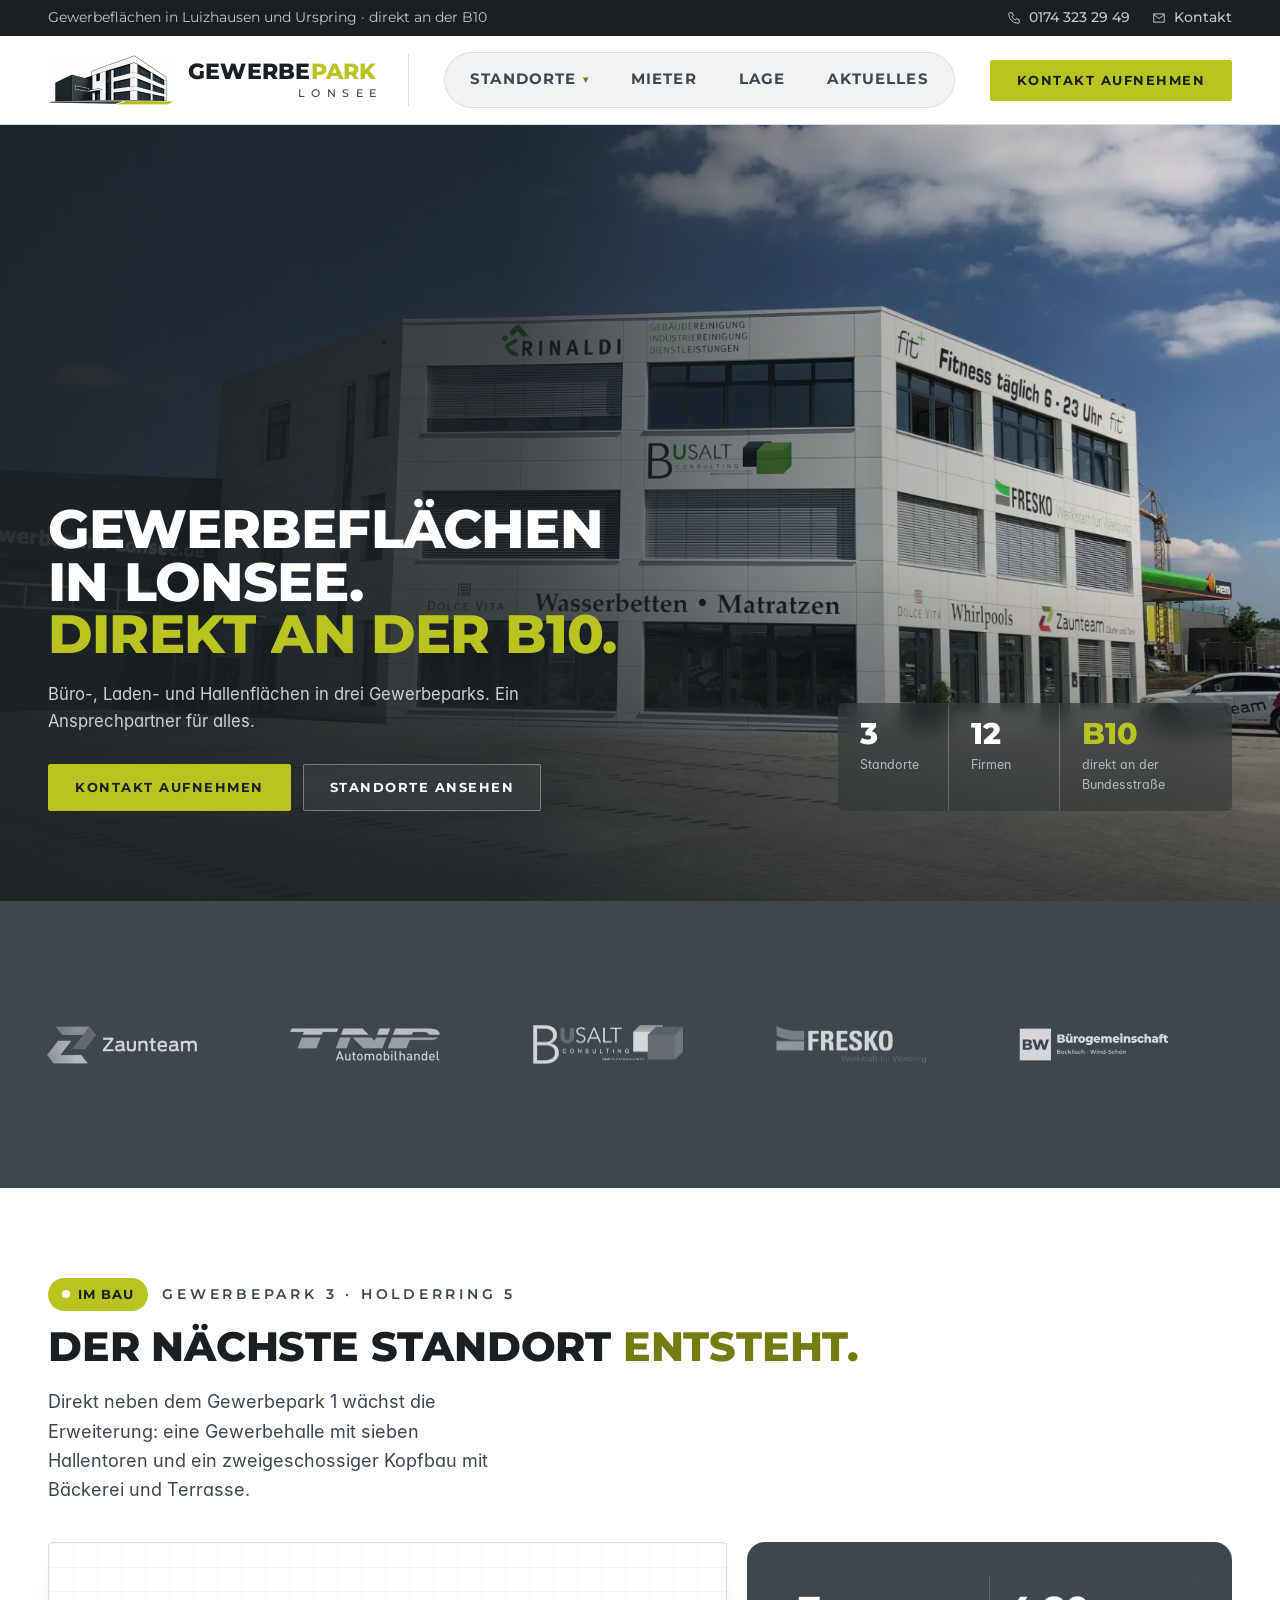
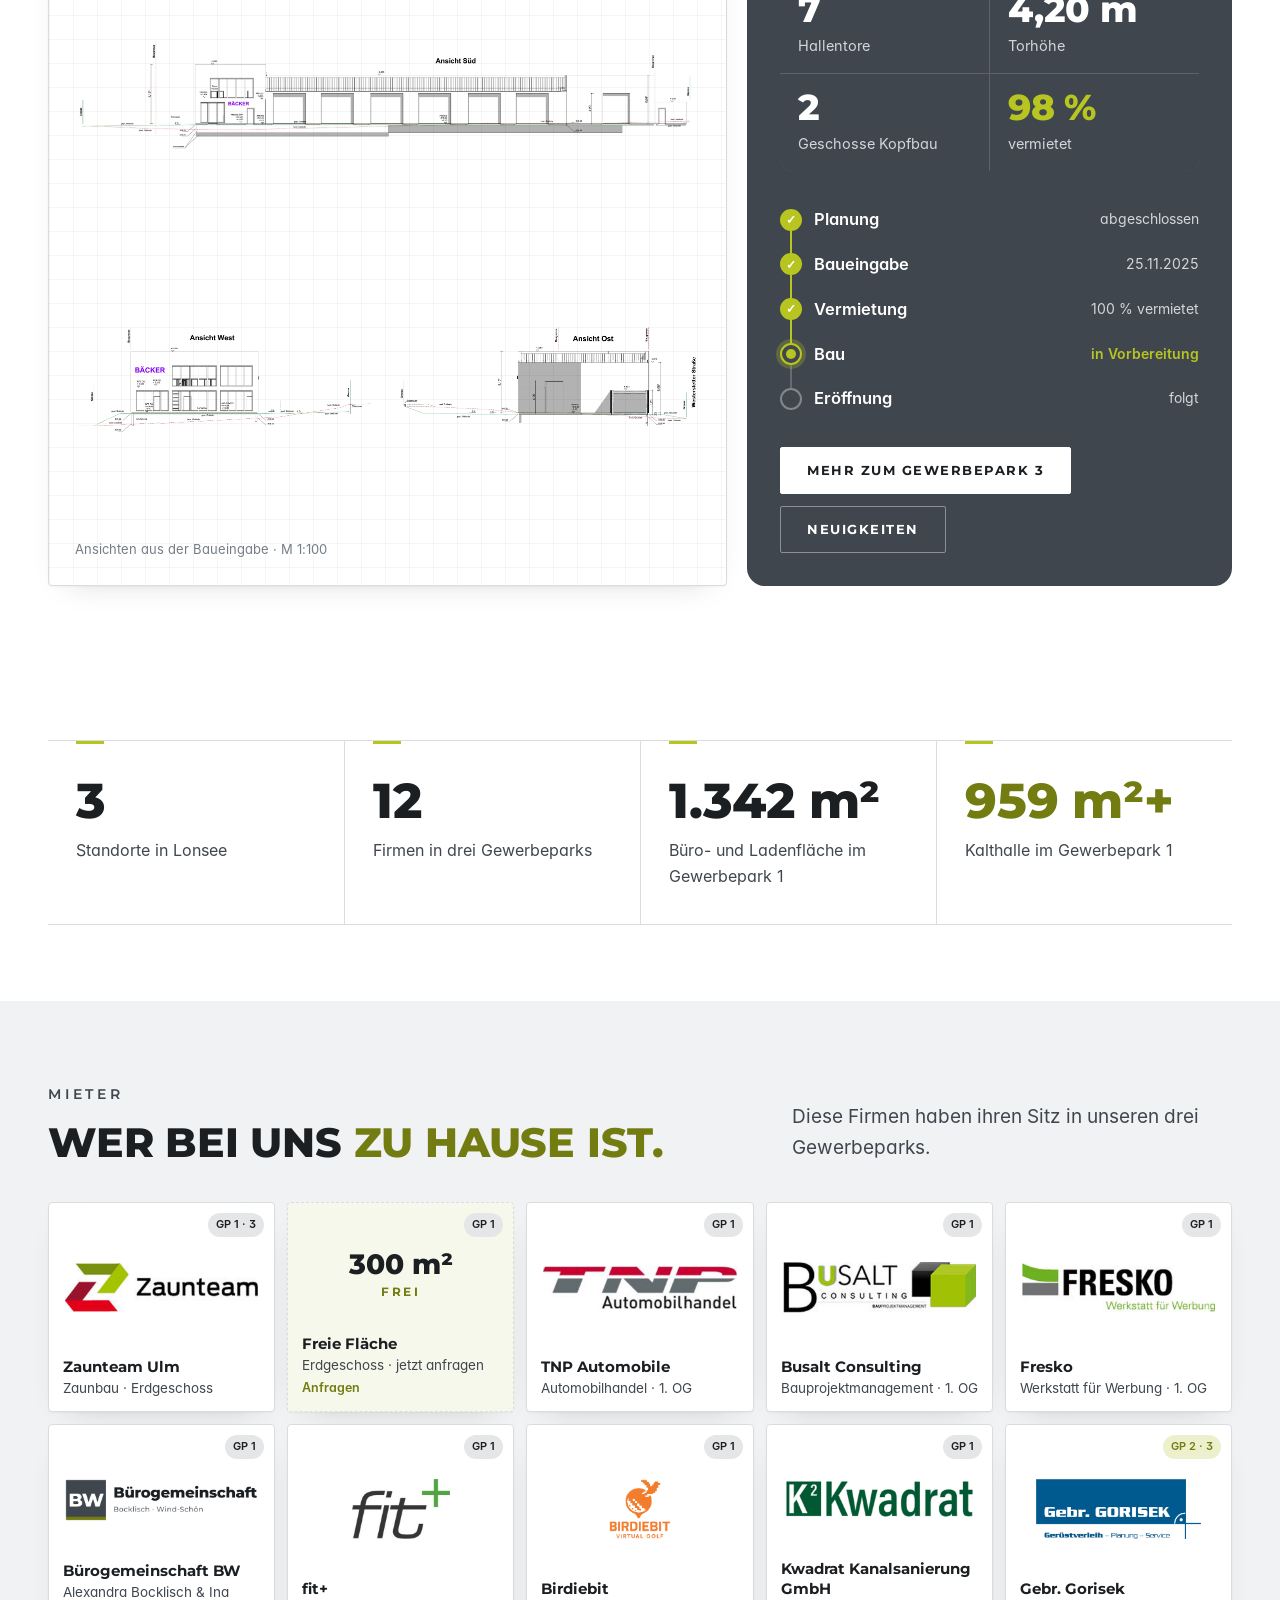
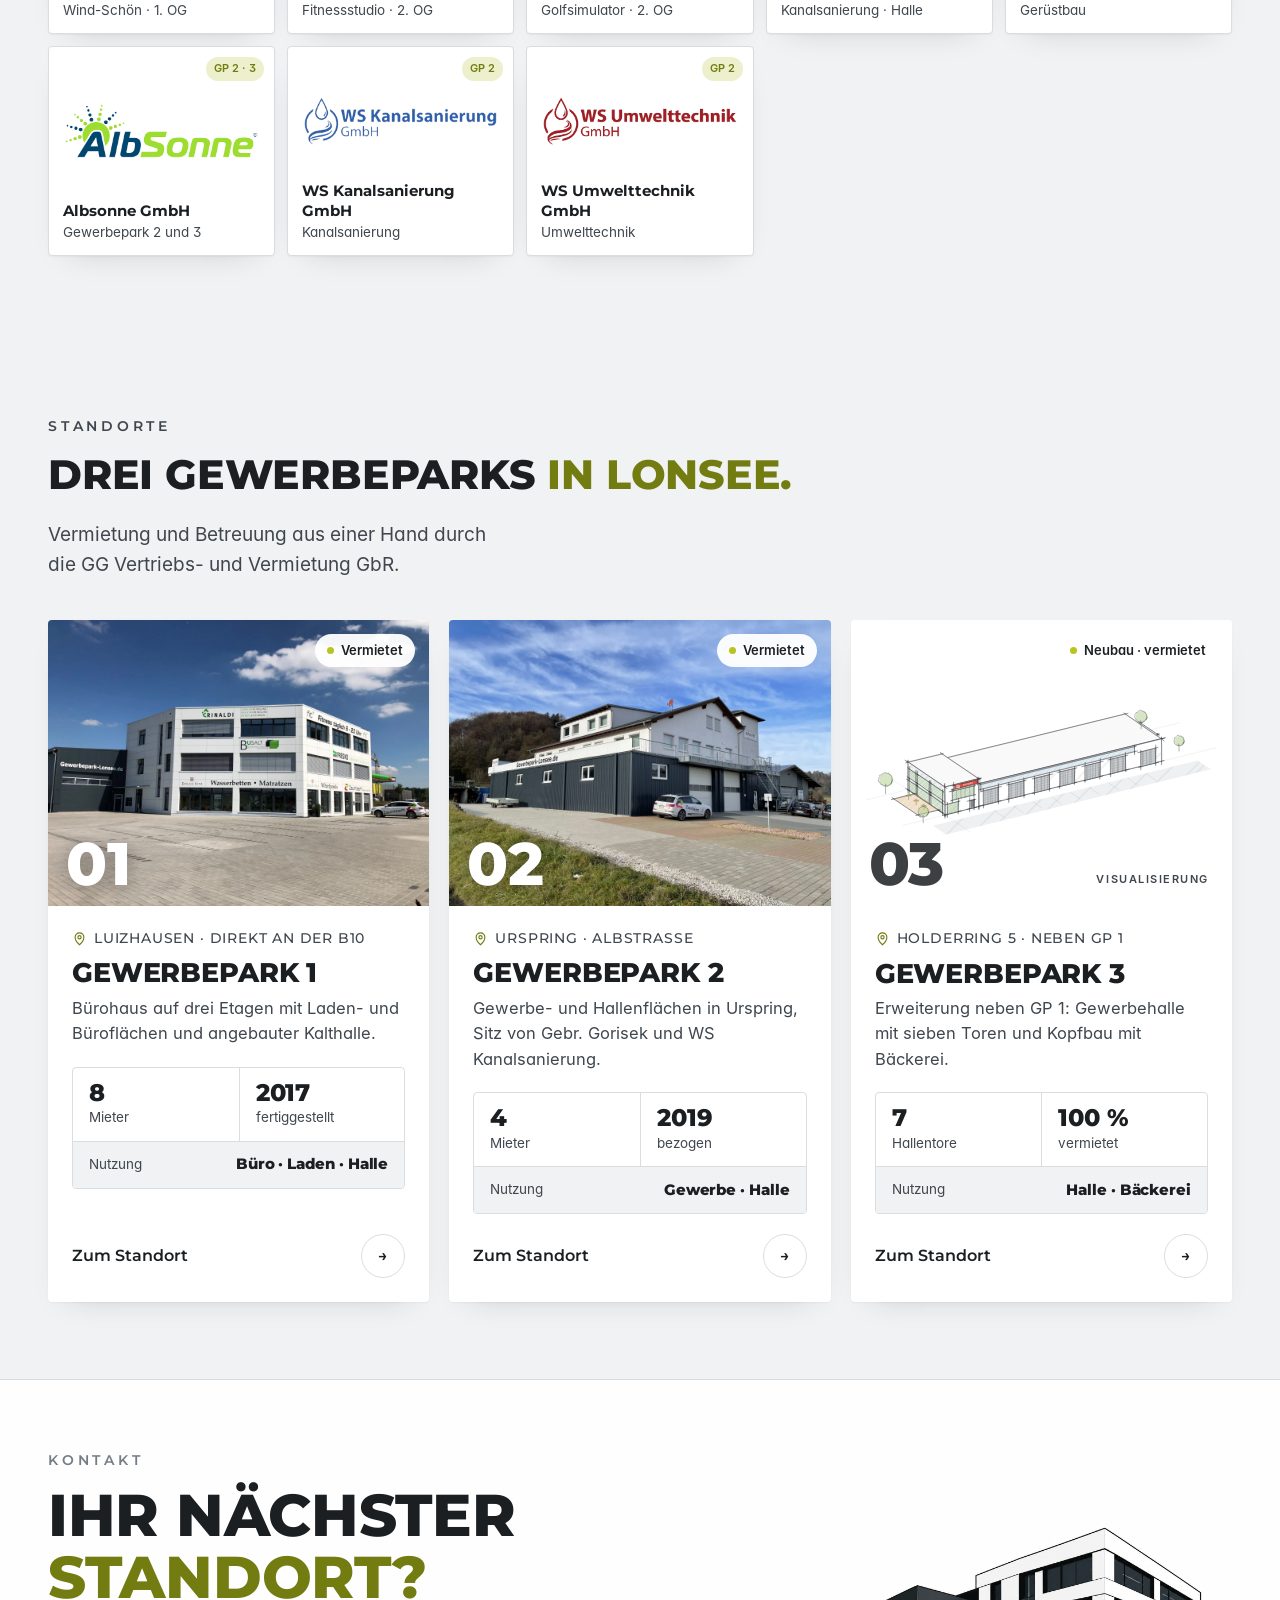
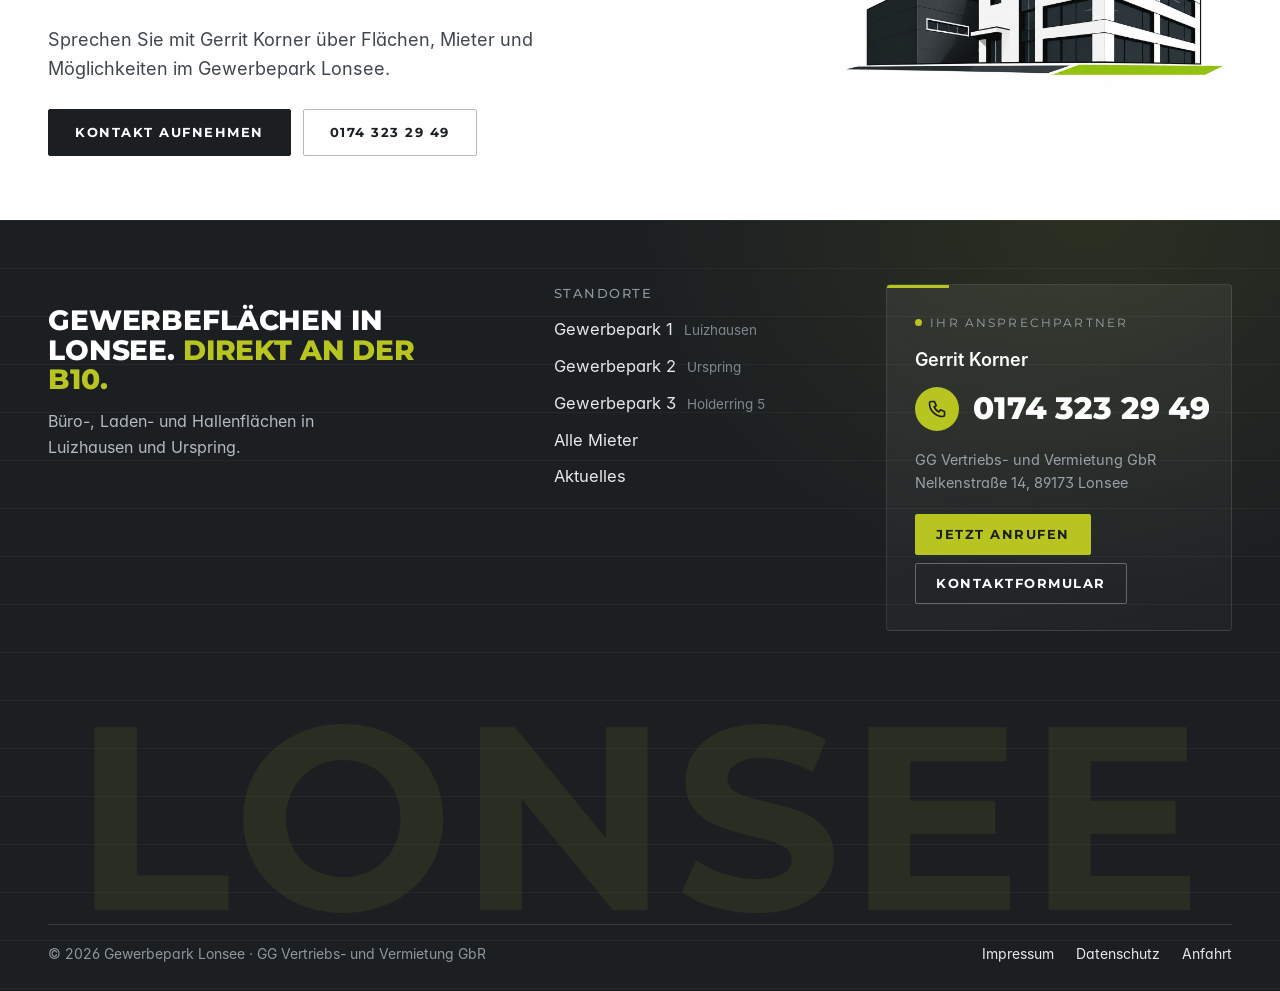
==== commit 64d1ad5f: "WS Umwelttechnik Logo vollständig (Stand aus gewerbepark-lonsee) Co-Authored-By: Claude Opus 5.5 <no" ====
--- a/gewerbepark-lonsee/index.html
+++ b/gewerbepark-lonsee/index.html
@@ -55,7 +55,7 @@
  </div>
 </div></section>
 
-<section class="marquee dark" aria-label="Unsere Mieter"> <div class="track"><ul><li><a href="mieter.html" title="Zaunteam Ulm"><img src="assets/logos/hell/zaunteam.png" alt="Zaunteam Ulm" loading="lazy"></a></li><li><a href="mieter.html" title="TNP Automobile"><img src="assets/logos/hell/tnp.png" alt="TNP Automobile" loading="lazy"></a></li><li><a href="mieter.html" title="Busalt Consulting"><img src="assets/logos/hell/busalt.png" alt="Busalt Consulting" loading="lazy"></a></li><li><a href="mieter.html" title="Fresko"><img src="assets/logos/hell/fresko.png" alt="Fresko" loading="lazy"></a></li><li><a href="mieter.html" title="Bürogemeinschaft BW"><img src="assets/logos/hell/bw.png" alt="Bürogemeinschaft BW" loading="lazy"></a></li><li><a href="mieter.html" title="fit+"><img src="assets/logos/hell/fitplus.png" alt="fit+" loading="lazy"></a></li><li><a href="mieter.html" title="Birdiebit"><img src="assets/logos/hell/birdiebit.png" alt="Birdiebit" loading="lazy"></a></li><li><a href="mieter.html" title="Kwadrat Kanalsanierung GmbH"><img src="assets/logos/hell/kwadrat.png" alt="Kwadrat Kanalsanierung GmbH" loading="lazy"></a></li><li><a href="mieter.html" title="Gebr. Gorisek"><img src="assets/logos/hell/gorisek.png" alt="Gebr. Gorisek" loading="lazy"></a></li><li><a href="mieter.html" title="Albsonne GmbH"><img src="assets/logos/hell/albsonne.png" alt="Albsonne GmbH" loading="lazy"></a></li><li><a href="mieter.html" title="WS Kanalsanierung GmbH"><img src="assets/logos/hell/ws-kanalsanierung.png" alt="WS Kanalsanierung GmbH" loading="lazy"></a></li><li><a href="mieter.html" title="WS Umwelttechnik GmbH"><img src="assets/logos/hell/ws-umwelttechnik.png" alt="WS Umwelttechnik GmbH" loading="lazy"></a></li><li aria-hidden="true"><a tabindex="-1" href="mieter.html" title="Zaunteam Ulm"><img src="assets/logos/hell/zaunteam.png" alt="Zaunteam Ulm" loading="lazy"></a></li><li aria-hidden="true"><a tabindex="-1" href="mieter.html" title="TNP Automobile"><img src="assets/logos/hell/tnp.png" alt="TNP Automobile" loading="lazy"></a></li><li aria-hidden="true"><a tabindex="-1" href="mieter.html" title="Busalt Consulting"><img src="assets/logos/hell/busalt.png" alt="Busalt Consulting" loading="lazy"></a></li><li aria-hidden="true"><a tabindex="-1" href="mieter.html" title="Fresko"><img src="assets/logos/hell/fresko.png" alt="Fresko" loading="lazy"></a></li><li aria-hidden="true"><a tabindex="-1" href="mieter.html" title="Bürogemeinschaft BW"><img src="assets/logos/hell/bw.png" alt="Bürogemeinschaft BW" loading="lazy"></a></li><li aria-hidden="true"><a tabindex="-1" href="mieter.html" title="fit+"><img src="assets/logos/hell/fitplus.png" alt="fit+" loading="lazy"></a></li><li aria-hidden="true"><a tabindex="-1" href="mieter.html" title="Birdiebit"><img src="assets/logos/hell/birdiebit.png" alt="Birdiebit" loading="lazy"></a></li><li aria-hidden="true"><a tabindex="-1" href="mieter.html" title="Kwadrat Kanalsanierung GmbH"><img src="assets/logos/hell/kwadrat.png" alt="Kwadrat Kanalsanierung GmbH" loading="lazy"></a></li><li aria-hidden="true"><a tabindex="-1" href="mieter.html" title="Gebr. Gorisek"><img src="assets/logos/hell/gorisek.png" alt="Gebr. Gorisek" loading="lazy"></a></li><li aria-hidden="true"><a tabindex="-1" href="mieter.html" title="Albsonne GmbH"><img src="assets/logos/hell/albsonne.png" alt="Albsonne GmbH" loading="lazy"></a></li><li aria-hidden="true"><a tabindex="-1" href="mieter.html" title="WS Kanalsanierung GmbH"><img src="assets/logos/hell/ws-kanalsanierung.png" alt="WS Kanalsanierung GmbH" loading="lazy"></a></li><li aria-hidden="true"><a tabindex="-1" href="mieter.html" title="WS Umwelttechnik GmbH"><img src="assets/logos/hell/ws-umwelttechnik.png" alt="WS Umwelttechnik GmbH" loading="lazy"></a></li></ul></div>
+<section class="marquee dark" aria-label="Unsere Mieter"> <div class="track"><ul><li><a href="mieter.html" title="Zaunteam Ulm"><img src="assets/logos/hell/zaunteam.png" alt="Zaunteam Ulm" loading="lazy"></a></li><li><a href="mieter.html" title="TNP Automobile"><img src="assets/logos/hell/tnp.png" alt="TNP Automobile" loading="lazy"></a></li><li><a href="mieter.html" title="Busalt Consulting"><img src="assets/logos/hell/busalt.png" alt="Busalt Consulting" loading="lazy"></a></li><li><a href="mieter.html" title="Fresko"><img src="assets/logos/hell/fresko.png" alt="Fresko" loading="lazy"></a></li><li><a href="mieter.html" title="Bürogemeinschaft BW"><img src="assets/logos/hell/bw.png" alt="Bürogemeinschaft BW" loading="lazy"></a></li><li><a href="mieter.html" title="fit+"><img src="assets/logos/hell/fitplus.png" alt="fit+" loading="lazy"></a></li><li><a href="mieter.html" title="Birdiebit"><img src="assets/logos/hell/birdiebit.png" alt="Birdiebit" loading="lazy"></a></li><li><a href="mieter.html" title="Kwadrat Kanalsanierung GmbH"><img src="assets/logos/hell/kwadrat.png" alt="Kwadrat Kanalsanierung GmbH" loading="lazy"></a></li><li><a href="mieter.html" title="Gebr. Gorisek"><img src="assets/logos/hell/gorisek.png" alt="Gebr. Gorisek" loading="lazy"></a></li><li><a href="mieter.html" title="Albsonne GmbH"><img src="assets/logos/hell/albsonne.png" alt="Albsonne GmbH" loading="lazy"></a></li><li><a href="mieter.html" title="WS Kanalsanierung GmbH"><img src="assets/logos/hell/ws-kanalsanierung.png" alt="WS Kanalsanierung GmbH" loading="lazy"></a></li><li><a href="mieter.html" title="WS Umwelttechnik GmbH"><img src="assets/logos/hell/ws-umwelttechnik.png?v=202610222024" alt="WS Umwelttechnik GmbH" loading="lazy"></a></li><li aria-hidden="true"><a tabindex="-1" href="mieter.html" title="Zaunteam Ulm"><img src="assets/logos/hell/zaunteam.png" alt="Zaunteam Ulm" loading="lazy"></a></li><li aria-hidden="true"><a tabindex="-1" href="mieter.html" title="TNP Automobile"><img src="assets/logos/hell/tnp.png" alt="TNP Automobile" loading="lazy"></a></li><li aria-hidden="true"><a tabindex="-1" href="mieter.html" title="Busalt Consulting"><img src="assets/logos/hell/busalt.png" alt="Busalt Consulting" loading="lazy"></a></li><li aria-hidden="true"><a tabindex="-1" href="mieter.html" title="Fresko"><img src="assets/logos/hell/fresko.png" alt="Fresko" loading="lazy"></a></li><li aria-hidden="true"><a tabindex="-1" href="mieter.html" title="Bürogemeinschaft BW"><img src="assets/logos/hell/bw.png" alt="Bürogemeinschaft BW" loading="lazy"></a></li><li aria-hidden="true"><a tabindex="-1" href="mieter.html" title="fit+"><img src="assets/logos/hell/fitplus.png" alt="fit+" loading="lazy"></a></li><li aria-hidden="true"><a tabindex="-1" href="mieter.html" title="Birdiebit"><img src="assets/logos/hell/birdiebit.png" alt="Birdiebit" loading="lazy"></a></li><li aria-hidden="true"><a tabindex="-1" href="mieter.html" title="Kwadrat Kanalsanierung GmbH"><img src="assets/logos/hell/kwadrat.png" alt="Kwadrat Kanalsanierung GmbH" loading="lazy"></a></li><li aria-hidden="true"><a tabindex="-1" href="mieter.html" title="Gebr. Gorisek"><img src="assets/logos/hell/gorisek.png" alt="Gebr. Gorisek" loading="lazy"></a></li><li aria-hidden="true"><a tabindex="-1" href="mieter.html" title="Albsonne GmbH"><img src="assets/logos/hell/albsonne.png" alt="Albsonne GmbH" loading="lazy"></a></li><li aria-hidden="true"><a tabindex="-1" href="mieter.html" title="WS Kanalsanierung GmbH"><img src="assets/logos/hell/ws-kanalsanierung.png" alt="WS Kanalsanierung GmbH" loading="lazy"></a></li><li aria-hidden="true"><a tabindex="-1" href="mieter.html" title="WS Umwelttechnik GmbH"><img src="assets/logos/hell/ws-umwelttechnik.png?v=202610222024" alt="WS Umwelttechnik GmbH" loading="lazy"></a></li></ul></div>
 </section>
 <section class="gp3feat"><div class="wrap">
  <div class="g3-head">
@@ -99,7 +99,7 @@
 <section class="section home-tenants" id="mieter"><div class="wrap">
  <div class="sec-head"><div><span class="kicker">Mieter</span><h2>Wer bei uns <em>zu Hause ist.</em></h2></div>
   <p class="sub">Diese Firmen haben ihren Sitz in unseren drei Gewerbeparks.</p></div>
- <div class="tenants"><a class="tenant" data-gp="1 3" href="https://www.zaunteam.de/de/ihr-partner/89173-de-zaunteam-ulm/ueber-uns/" target="_blank" rel="noopener"><span class="gp">GP 1 · 3</span><div class="lg"><img src="assets/logos/zaunteam.png" alt="Logo Zaunteam Ulm" loading="lazy"></div><div class="nm"><b>Zaunteam Ulm</b><small>Zaunbau · Erdgeschoss</small></div></a><a class="tenant free" data-gp="1" href="kontakt.html"><span class="gp">GP 1</span><div class="lg lg-free"><b>300 m²</b><span>frei</span></div><div class="nm"><b>Freie Fläche</b><small>Erdgeschoss · jetzt anfragen</small><span class="ct">Anfragen</span></div></a><a class="tenant" data-gp="1" href="https://tnp-auto.de/" target="_blank" rel="noopener"><span class="gp">GP 1</span><div class="lg"><img src="assets/logos/tnp.png" alt="Logo TNP Automobile" loading="lazy"></div><div class="nm"><b>TNP Automobile</b><small>Automobilhandel · 1.&nbsp;OG</small></div></a><a class="tenant" data-gp="1" href="https://www.busalt-consulting.de/" target="_blank" rel="noopener"><span class="gp">GP 1</span><div class="lg"><img src="assets/logos/busalt.png" alt="Logo Busalt Consulting" loading="lazy"></div><div class="nm"><b>Busalt Consulting</b><small>Bauprojekt&shy;management · 1.&nbsp;OG</small></div></a><a class="tenant" data-gp="1" href="https://www.fresko.de/" target="_blank" rel="noopener"><span class="gp">GP 1</span><div class="lg"><img src="assets/logos/fresko.png" alt="Logo Fresko" loading="lazy"></div><div class="nm"><b>Fresko</b><small>Werkstatt für Werbung · 1.&nbsp;OG</small></div></a><div class="tenant nolink" data-gp="1"><span class="gp">GP 1</span><div class="lg"><img src="assets/logos/bw.png" alt="Logo Bürogemeinschaft BW" loading="lazy"></div><div class="nm"><b>Bürogemein&shy;schaft BW</b><small>Alexandra Bocklisch &amp; Ina Wind-Schön · 1.&nbsp;OG</small></div></div><a class="tenant" data-gp="1" href="https://lonsee.fitplus-club.de/" target="_blank" rel="noopener"><span class="gp">GP 1</span><div class="lg"><img src="assets/logos/fitplus.png" alt="Logo fit+" loading="lazy"></div><div class="nm"><b>fit+</b><small>Fitnessstudio · 2.&nbsp;OG</small></div></a><a class="tenant" data-gp="1" href="https://www.birdiebit.de/" target="_blank" rel="noopener"><span class="gp">GP 1</span><div class="lg"><img src="assets/logos/birdiebit.png" alt="Logo Birdiebit" loading="lazy"></div><div class="nm"><b>Birdiebit</b><small>Golfsimulator · 2.&nbsp;OG</small></div></a><a class="tenant" data-gp="1" href="https://www.kwadrat-sanierung.de/" target="_blank" rel="noopener"><span class="gp">GP 1</span><div class="lg"><img src="assets/logos/kwadrat.png" alt="Logo Kwadrat Kanalsanierung GmbH" loading="lazy"></div><div class="nm"><b>Kwadrat Kanalsanierung GmbH</b><small>Kanalsanierung · Halle</small></div></a><a class="tenant" data-gp="2 3" href="https://www.geruestverleih-lonsee.de/" target="_blank" rel="noopener"><span class="gp g2">GP 2 · 3</span><div class="lg"><img src="assets/logos/gorisek.png" alt="Logo Gebr. Gorisek" loading="lazy"></div><div class="nm"><b>Gebr. Gorisek</b><small>Gerüstbau</small></div></a><a class="tenant" data-gp="2 3" href="https://www.albsonne.de/" target="_blank" rel="noopener"><span class="gp g2">GP 2 · 3</span><div class="lg"><img src="assets/logos/albsonne.png" alt="Logo Albsonne GmbH" loading="lazy"></div><div class="nm"><b>Albsonne GmbH</b><small>Gewerbepark 2 und 3</small></div></a><a class="tenant" data-gp="2" href="https://ws-kanalsanierung.de/" target="_blank" rel="noopener"><span class="gp g2">GP 2</span><div class="lg"><img src="assets/logos/ws-kanalsanierung.png" alt="Logo WS Kanalsanierung GmbH" loading="lazy"></div><div class="nm"><b>WS Kanalsanierung GmbH</b><small>Kanalsanierung</small></div></a><a class="tenant" data-gp="2" href="https://ws-umwelttechnik.de/" target="_blank" rel="noopener"><span class="gp g2">GP 2</span><div class="lg"><img src="assets/logos/ws-umwelttechnik.png" alt="Logo WS Umwelttechnik GmbH" loading="lazy"></div><div class="nm"><b>WS Umwelttechnik GmbH</b><small>Umwelttechnik</small></div></a></div>
+ <div class="tenants"><a class="tenant" data-gp="1 3" href="https://www.zaunteam.de/de/ihr-partner/89173-de-zaunteam-ulm/ueber-uns/" target="_blank" rel="noopener"><span class="gp">GP 1 · 3</span><div class="lg"><img src="assets/logos/zaunteam.png" alt="Logo Zaunteam Ulm" loading="lazy"></div><div class="nm"><b>Zaunteam Ulm</b><small>Zaunbau · Erdgeschoss</small></div></a><a class="tenant free" data-gp="1" href="kontakt.html"><span class="gp">GP 1</span><div class="lg lg-free"><b>300 m²</b><span>frei</span></div><div class="nm"><b>Freie Fläche</b><small>Erdgeschoss · jetzt anfragen</small><span class="ct">Anfragen</span></div></a><a class="tenant" data-gp="1" href="https://tnp-auto.de/" target="_blank" rel="noopener"><span class="gp">GP 1</span><div class="lg"><img src="assets/logos/tnp.png" alt="Logo TNP Automobile" loading="lazy"></div><div class="nm"><b>TNP Automobile</b><small>Automobilhandel · 1.&nbsp;OG</small></div></a><a class="tenant" data-gp="1" href="https://www.busalt-consulting.de/" target="_blank" rel="noopener"><span class="gp">GP 1</span><div class="lg"><img src="assets/logos/busalt.png" alt="Logo Busalt Consulting" loading="lazy"></div><div class="nm"><b>Busalt Consulting</b><small>Bauprojekt&shy;management · 1.&nbsp;OG</small></div></a><a class="tenant" data-gp="1" href="https://www.fresko.de/" target="_blank" rel="noopener"><span class="gp">GP 1</span><div class="lg"><img src="assets/logos/fresko.png" alt="Logo Fresko" loading="lazy"></div><div class="nm"><b>Fresko</b><small>Werkstatt für Werbung · 1.&nbsp;OG</small></div></a><div class="tenant nolink" data-gp="1"><span class="gp">GP 1</span><div class="lg"><img src="assets/logos/bw.png" alt="Logo Bürogemeinschaft BW" loading="lazy"></div><div class="nm"><b>Bürogemein&shy;schaft BW</b><small>Alexandra Bocklisch &amp; Ina Wind-Schön · 1.&nbsp;OG</small></div></div><a class="tenant" data-gp="1" href="https://lonsee.fitplus-club.de/" target="_blank" rel="noopener"><span class="gp">GP 1</span><div class="lg"><img src="assets/logos/fitplus.png" alt="Logo fit+" loading="lazy"></div><div class="nm"><b>fit+</b><small>Fitnessstudio · 2.&nbsp;OG</small></div></a><a class="tenant" data-gp="1" href="https://www.birdiebit.de/" target="_blank" rel="noopener"><span class="gp">GP 1</span><div class="lg"><img src="assets/logos/birdiebit.png" alt="Logo Birdiebit" loading="lazy"></div><div class="nm"><b>Birdiebit</b><small>Golfsimulator · 2.&nbsp;OG</small></div></a><a class="tenant" data-gp="1" href="https://www.kwadrat-sanierung.de/" target="_blank" rel="noopener"><span class="gp">GP 1</span><div class="lg"><img src="assets/logos/kwadrat.png" alt="Logo Kwadrat Kanalsanierung GmbH" loading="lazy"></div><div class="nm"><b>Kwadrat Kanalsanierung GmbH</b><small>Kanalsanierung · Halle</small></div></a><a class="tenant" data-gp="2 3" href="https://www.geruestverleih-lonsee.de/" target="_blank" rel="noopener"><span class="gp g2">GP 2 · 3</span><div class="lg"><img src="assets/logos/gorisek.png" alt="Logo Gebr. Gorisek" loading="lazy"></div><div class="nm"><b>Gebr. Gorisek</b><small>Gerüstbau</small></div></a><a class="tenant" data-gp="2 3" href="https://www.albsonne.de/" target="_blank" rel="noopener"><span class="gp g2">GP 2 · 3</span><div class="lg"><img src="assets/logos/albsonne.png" alt="Logo Albsonne GmbH" loading="lazy"></div><div class="nm"><b>Albsonne GmbH</b><small>Gewerbepark 2 und 3</small></div></a><a class="tenant" data-gp="2" href="https://ws-kanalsanierung.de/" target="_blank" rel="noopener"><span class="gp g2">GP 2</span><div class="lg"><img src="assets/logos/ws-kanalsanierung.png" alt="Logo WS Kanalsanierung GmbH" loading="lazy"></div><div class="nm"><b>WS Kanalsanierung GmbH</b><small>Kanalsanierung</small></div></a><a class="tenant" data-gp="2" href="https://ws-umwelttechnik.de/" target="_blank" rel="noopener"><span class="gp g2">GP 2</span><div class="lg"><img src="assets/logos/ws-umwelttechnik.png?v=202610222024" alt="Logo WS Umwelttechnik GmbH" loading="lazy"></div><div class="nm"><b>WS Umwelttechnik GmbH</b><small>Umwelttechnik</small></div></a></div>
 </div></section>
 
 <section class="section tint-sage"><div class="wrap">
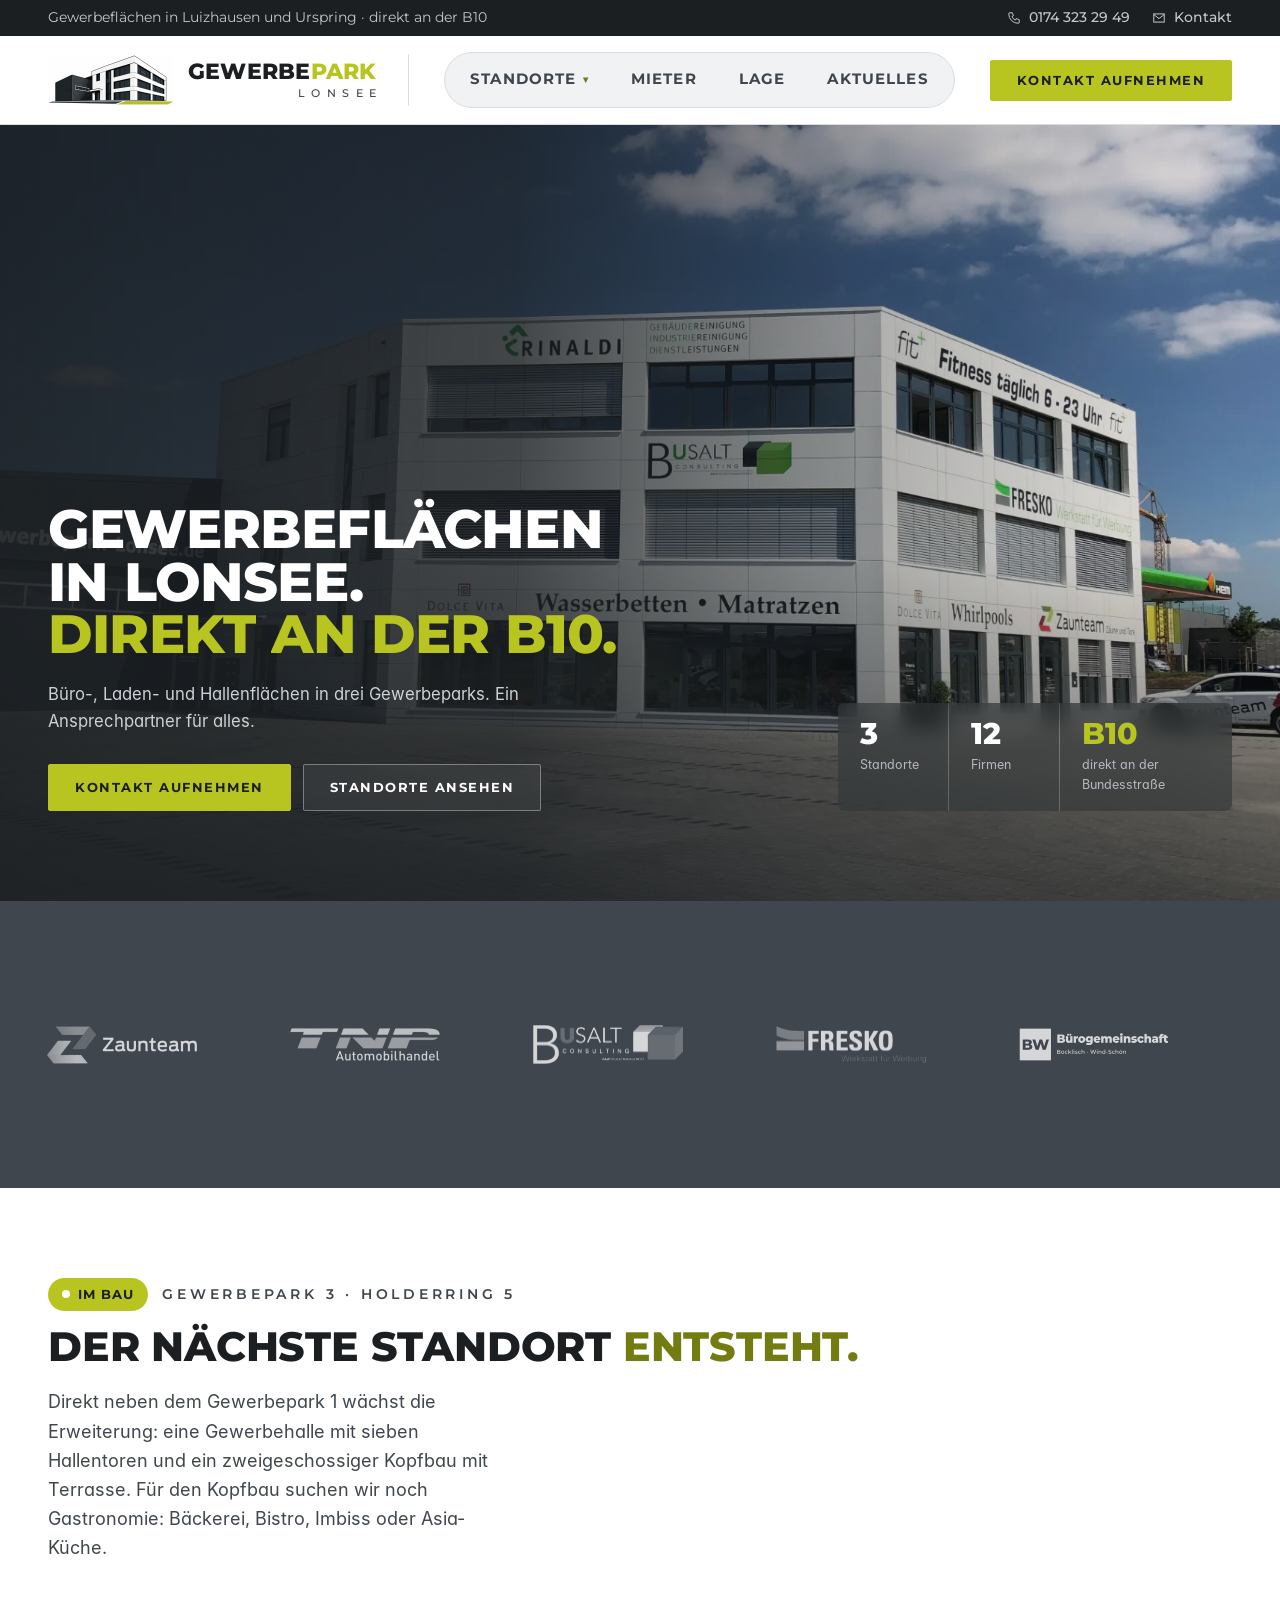
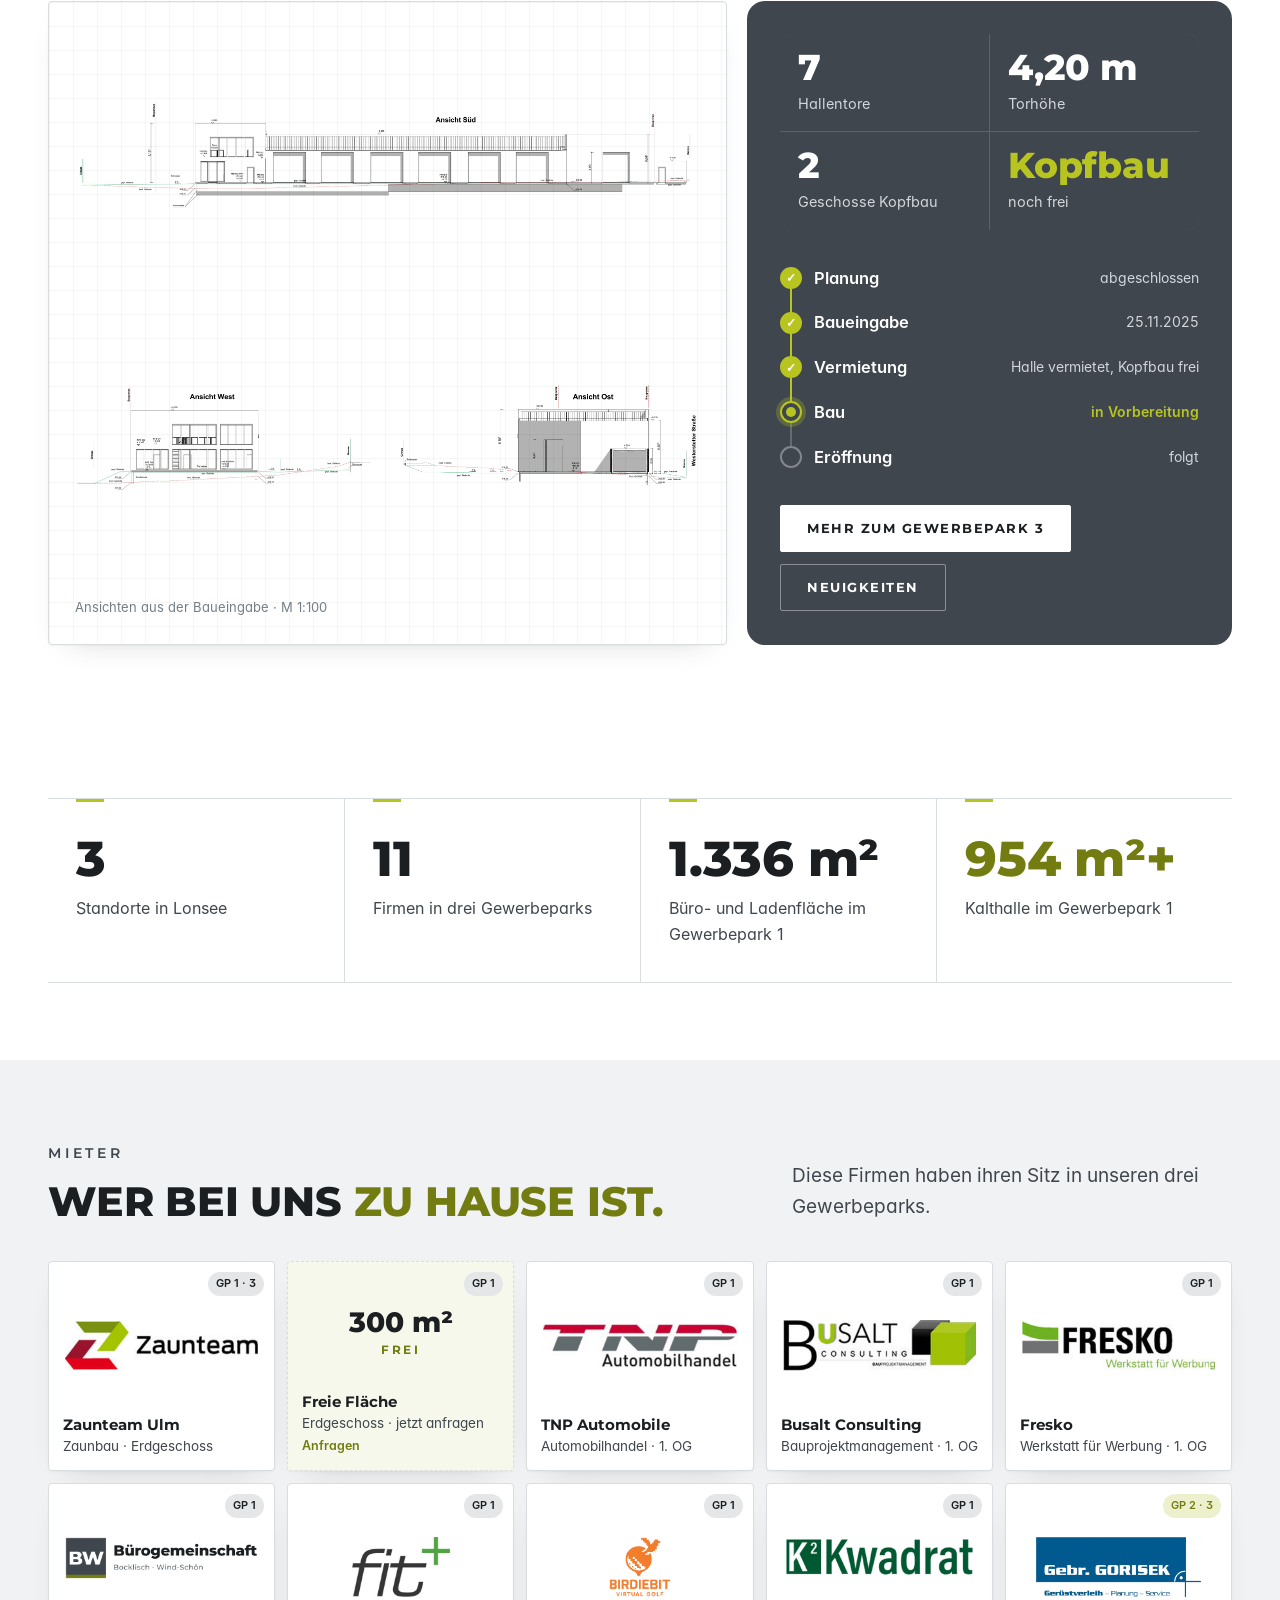
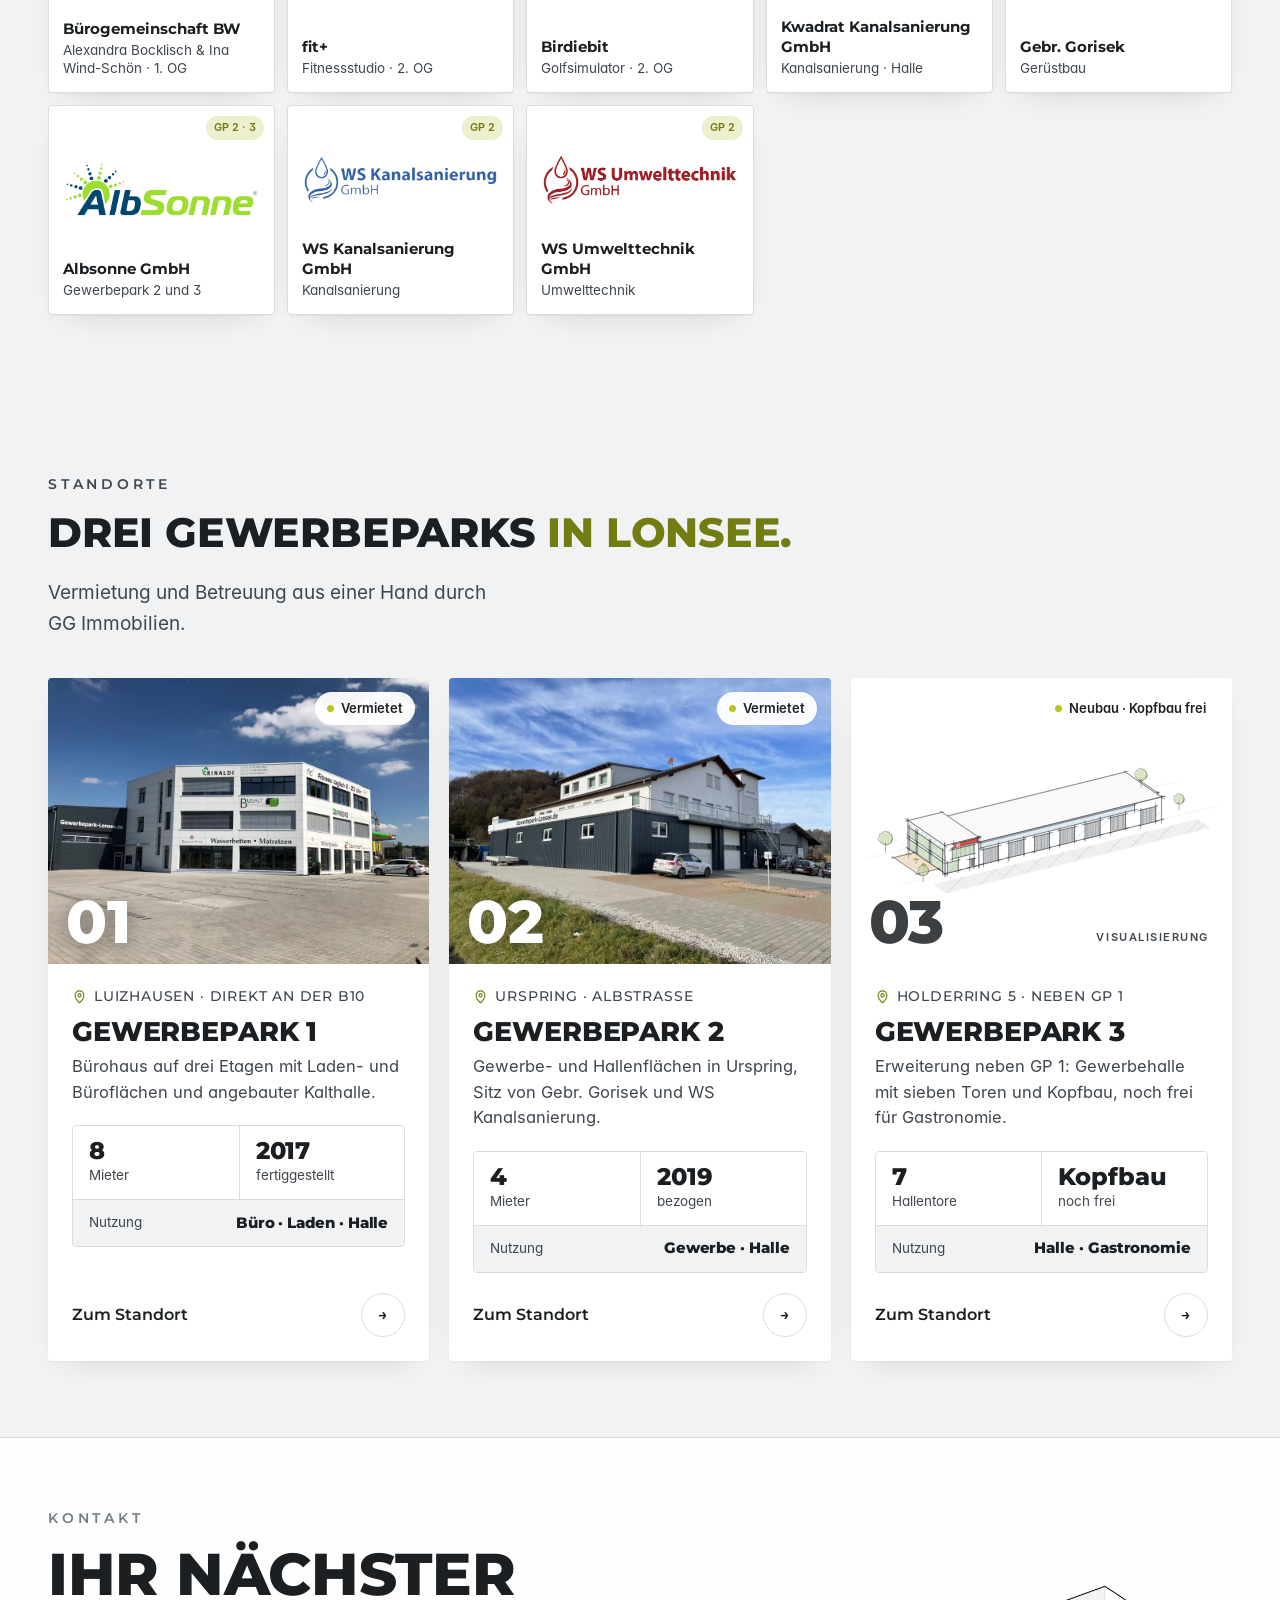
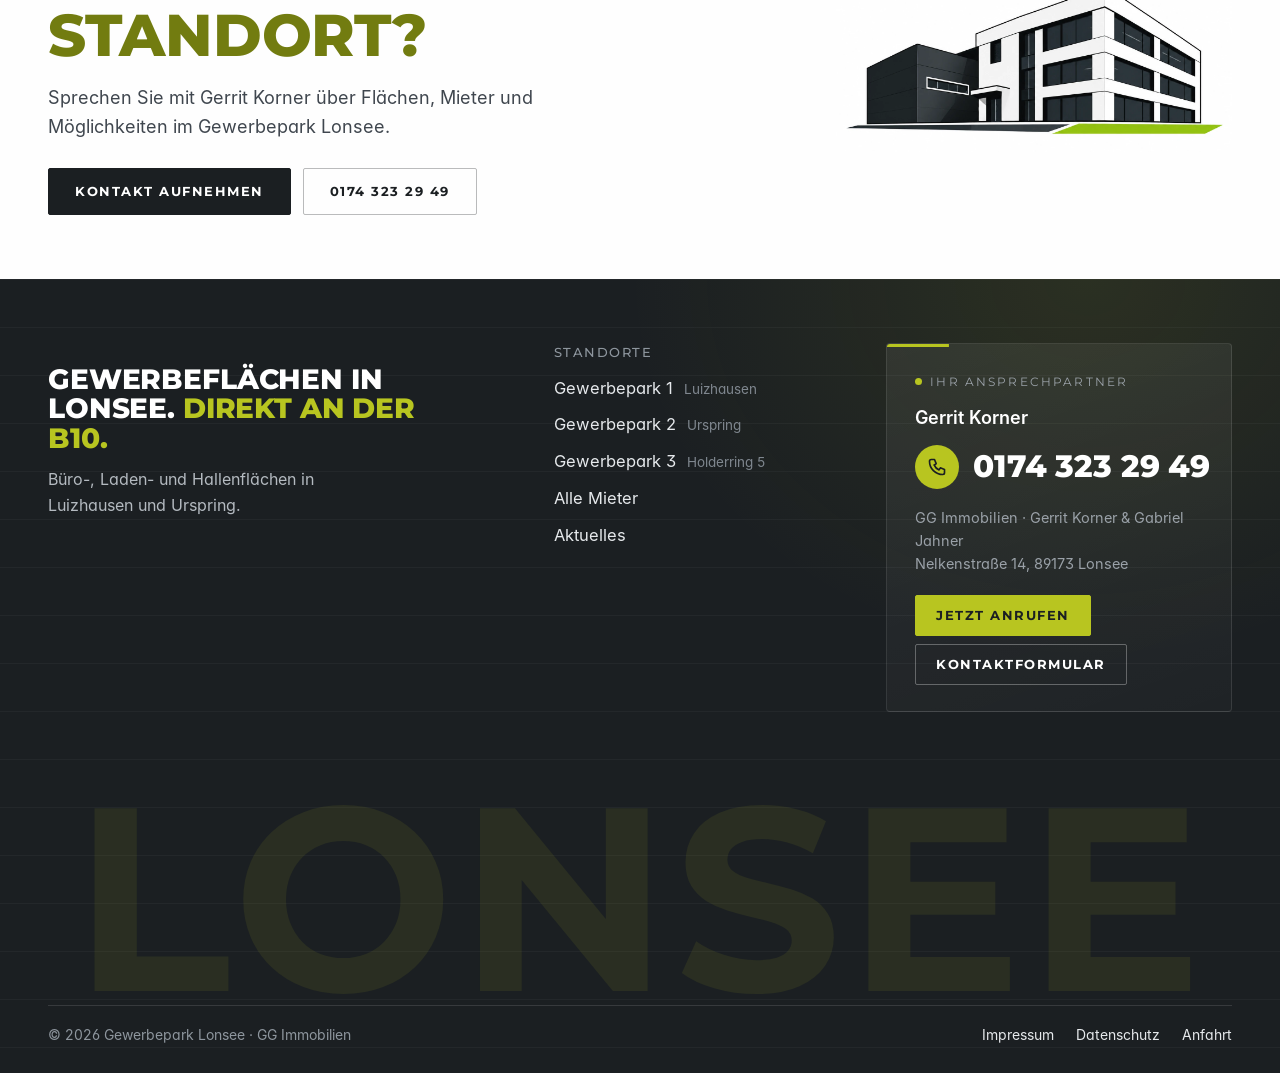
==== commit b60cd03f: "GG Immobilien, GP3 Kopfbau frei (Stand aus gewerbepark-lonsee) Co-Authored-By: Claude Opus 5.5 <nore" ====
--- a/gewerbepark-lonsee/index.html
+++ b/gewerbepark-lonsee/index.html
@@ -24,8 +24,8 @@
 <link rel="preload" href="assets/fonts/interd-500.woff" as="font" type="font/woff" crossorigin>
 <link rel="preload" href="assets/fonts/inter-400.woff" as="font" type="font/woff" crossorigin>
 <script>if(!matchMedia("(prefers-reduced-motion: reduce)").matches)document.documentElement.classList.add("anim")</script>
-<link rel="stylesheet" href="assets/css/style.css?v=202610222022">
-<script type="application/ld+json">{"@context": "https://schema.org", "@type": "Organization", "name": "Gewerbepark Lonsee", "legalName": "GG Vertriebs- und Vermietung GbR", "url": "https://gewerbepark-lonsee.de", "telephone": "+491743232949", "logo": "https://gewerbepark-lonsee.de/icon-512.png", "address": {"@type": "PostalAddress", "streetAddress": "Nelkenstraße 14", "postalCode": "89173", "addressLocality": "Lonsee", "addressCountry": "DE"}}</script>
+<link rel="stylesheet" href="assets/css/style.css?v=202610222027">
+<script type="application/ld+json">{"@context": "https://schema.org", "@type": "Organization", "name": "Gewerbepark Lonsee", "legalName": "GG Immobilien, Gerrit Korner & Gabriel Jahner", "url": "https://gewerbepark-lonsee.de", "telephone": "+491743232949", "logo": "https://gewerbepark-lonsee.de/icon-512.png", "address": {"@type": "PostalAddress", "streetAddress": "Nelkenstraße 14", "postalCode": "89173", "addressLocality": "Lonsee", "addressCountry": "DE"}}</script>
 </head>
 <body>
 <a class="skip" href="#inhalt">Zum Inhalt springen</a>
@@ -35,7 +35,7 @@
 </div></div>
 <header class="site-header"><div class="wrap bar">
   <a class="brand" href="index.html" aria-label="Gewerbepark Lonsee – Startseite"><span class="mk"><picture class="mk-l"><source srcset="assets/img/marke-hell.webp?v=202610201709" type="image/webp"><img src="assets/img/marke-hell.png?v=202610201709" alt="" width="504" height="200"></picture><picture class="mk-d"><source srcset="assets/img/marke-frei.webp?v=202610201709" type="image/webp"><img src="assets/img/marke-frei.png?v=202610201709" alt="" width="450" height="176"></picture></span><span class="wm2"><span class="w1">GEWERBE<em>PARK</em></span><span class="w2">LONSEE</span></span></a>
-  <nav class="nav" aria-label="Hauptnavigation"><ul><li class="has-drop"><a href="standorte.html">Standorte <span class="car" aria-hidden="true">▾</span></a><div class="drop"><a href="gewerbepark-1.html"><img src="assets/img/gp1-front.webp" alt="" loading="lazy" style="object-position:50% 62%"><span><b>Gewerbepark 1</b><small>Luizhausen, direkt an der B10</small></span></a><a href="gewerbepark-2.html"><img src="assets/img/gp2-strasse.webp" alt="" loading="lazy" style="object-position:50% 58%"><span><b>Gewerbepark 2</b><small>Urspring, Albstraße</small></span></a><a href="gewerbepark-3.html"><img src="assets/img/gp3-west.webp" alt="" loading="lazy" style="object-fit:contain"><span><b>Gewerbepark 3</b><small>Holderring 5, neben Gewerbepark 1</small></span></a></div></li><li><a href="mieter.html">Mieter</a></li><li><a href="lage.html">Lage</a></li><li><a href="aktuelles.html">Aktuelles</a></li></ul>
+  <nav class="nav" aria-label="Hauptnavigation"><ul><li class="has-drop"><a href="standorte.html">Standorte <span class="car" aria-hidden="true">▾</span></a><div class="drop"><a href="gewerbepark-1.html"><img src="assets/img/gp1-front.webp" alt="" loading="lazy" style="object-position:50% 62%"><span><b>Gewerbepark 1</b><small>Luizhausen, direkt an der B10</small></span></a><a href="gewerbepark-2.html"><img src="assets/img/gp2-strasse.webp" alt="" loading="lazy" style="object-position:50% 58%"><span><b>Gewerbepark 2</b><small>Urspring, Albstraße</small></span></a><a href="gewerbepark-3.html"><img src="assets/img/gp3-west.webp?v=2" alt="" loading="lazy" style="object-fit:contain"><span><b>Gewerbepark 3</b><small>Holderring 5, neben Gewerbepark 1</small></span></a></div></li><li><a href="mieter.html">Mieter</a></li><li><a href="lage.html">Lage</a></li><li><a href="aktuelles.html">Aktuelles</a></li></ul>
    <a class="btn mobile-cta" href="kontakt.html">Kontakt aufnehmen <span class="ar">→</span></a><a class="m-tel" href="tel:+491743232949"><span class="m-ic"><svg viewBox="0 0 24 24" aria-hidden="true"><path d="M5 3h4l2 5-2.5 1.5a11 11 0 0 0 6 6L16 13l5 2v4a2 2 0 0 1-2 2A16 16 0 0 1 3 5a2 2 0 0 1 2-2z"/></svg></span><span><small>Gerrit Korner</small>0174 323 29 49</span></a></nav>
   <a class="btn sm cta" href="kontakt.html">Kontakt aufnehmen <span class="ar">→</span></a>
   <a class="m-call" href="tel:+491743232949" aria-label="Gerrit Korner anrufen"><svg viewBox="0 0 24 24" aria-hidden="true"><path d="M5 3h4l2 5-2.5 1.5a11 11 0 0 0 6 6L16 13l5 2v4a2 2 0 0 1-2 2A16 16 0 0 1 3 5a2 2 0 0 1 2-2z"/></svg></a>
@@ -61,13 +61,13 @@
  <div class="g3-head">
   <div><span class="g3-badge"><i></i>Im Bau</span><span class="kicker" style="margin-left:14px">Gewerbepark 3 · Holderring 5</span>
    <h2>Der nächste Standort <em>entsteht.</em></h2></div>
-  <p class="sub">Direkt neben dem Gewerbepark 1 wächst die Erweiterung: eine Gewerbehalle mit sieben Hallentoren und ein zweigeschossiger Kopfbau mit Bäckerei und Terrasse.</p>
+  <p class="sub">Direkt neben dem Gewerbepark 1 wächst die Erweiterung: eine Gewerbehalle mit sieben Hallentoren und ein zweigeschossiger Kopfbau mit Terrasse. Für den Kopfbau suchen wir noch Gastronomie: Bäckerei, Bistro, Imbiss oder Asia-Küche.</p>
  </div>
  <div class="g3-grid">
   <div class="g3-plan">
-   <picture><source srcset="assets/img/gp3-sued.webp" type="image/webp"><img src="assets/img/gp3-sued.png" alt="Gewerbepark 3, Ansicht Süd aus der Baueingabe" loading="lazy"></picture>
+   <picture><source srcset="assets/img/gp3-sued.webp?v=2" type="image/webp"><img src="assets/img/gp3-sued.png?v=2" alt="Gewerbepark 3, Ansicht Süd aus der Baueingabe" loading="lazy"></picture>
    <div class="g3-two">
-    <picture><source srcset="assets/img/gp3-west.webp" type="image/webp"><img src="assets/img/gp3-west.png" alt="Gewerbepark 3, Ansicht West" loading="lazy"></picture>
+    <picture><source srcset="assets/img/gp3-west.webp?v=2" type="image/webp"><img src="assets/img/gp3-west.png?v=2" alt="Gewerbepark 3, Ansicht West" loading="lazy"></picture>
     <picture><source srcset="assets/img/gp3-ost.webp" type="image/webp"><img src="assets/img/gp3-ost.png" alt="Gewerbepark 3, Ansicht Ost" loading="lazy"></picture>
    </div>
    <span class="g3-cap">Ansichten aus der Baueingabe · M 1:100</span>
@@ -77,9 +77,9 @@
     <div><b>7</b><span>Hallentore</span></div>
     <div><b>4,20 m</b><span>Torhöhe</span></div>
     <div><b>2</b><span>Geschosse Kopfbau</span></div>
-    <div><b>100 %</b><span>vermietet</span></div>
+    <div><b>Kopfbau</b><span>noch frei</span></div>
    </div>
-   <ol class="g3-steps"><li class="done"><span class="dot"></span><b>Planung</b><small>abgeschlossen</small></li><li class="done"><span class="dot"></span><b>Baueingabe</b><small>25.11.2025</small></li><li class="done"><span class="dot"></span><b>Vermietung</b><small>100 % vermietet</small></li><li class="now"><span class="dot"></span><b>Bau</b><small>in Vorbereitung</small></li><li class="next"><span class="dot"></span><b>Eröffnung</b><small>folgt</small></li></ol>
+   <ol class="g3-steps"><li class="done"><span class="dot"></span><b>Planung</b><small>abgeschlossen</small></li><li class="done"><span class="dot"></span><b>Baueingabe</b><small>25.11.2025</small></li><li class="done"><span class="dot"></span><b>Vermietung</b><small>Halle vermietet, Kopfbau frei</small></li><li class="now"><span class="dot"></span><b>Bau</b><small>in Vorbereitung</small></li><li class="next"><span class="dot"></span><b>Eröffnung</b><small>folgt</small></li></ol>
    <div class="btn-row"><a class="btn" href="gewerbepark-3.html">Mehr zum Gewerbepark 3 <span class="ar">→</span></a><a class="btn ghost" href="aktuelles.html">Neuigkeiten</a></div>
   </div>
  </div>
@@ -104,7 +104,7 @@
 
 <section class="section tint-sage"><div class="wrap">
  <div class="sec-head"><div><span class="kicker">Standorte</span><h2>Drei Gewerbeparks <em>in Lonsee.</em></h2></div>
-  <p class="sub">Vermietung und Betreuung aus einer Hand durch die GG Vertriebs- und Vermietung GbR.</p></div>
+  <p class="sub">Vermietung und Betreuung aus einer Hand durch GG Immobilien.</p></div>
  <div class="cards3"><a class="card3 c-steel" href="gewerbepark-1.html">
  <div class="img"><picture><source srcset="assets/img/gp1-front.webp" type="image/webp"><img src="assets/img/gp1-front.jpg" alt="Gewerbepark 1 in Luizhausen" loading="lazy" decoding="async" style="object-position:55% 45%"></picture><span class="num">01</span><span class="st">Vermietet</span></div>
  <div class="body"><div class="loc"><svg viewBox="0 0 24 24" aria-hidden="true"><path d="M12 22s7-6.2 7-12a7 7 0 1 0-14 0c0 5.8 7 12 7 12z"/><circle cx="12" cy="10" r="2.6"/></svg>Luizhausen · direkt an der B10</div><h3>Gewerbepark 1</h3><p>Bürohaus auf drei Etagen mit Laden- und Büroflächen und angebauter Kalthalle.</p>
@@ -114,9 +114,9 @@
  <div class="body"><div class="loc"><svg viewBox="0 0 24 24" aria-hidden="true"><path d="M12 22s7-6.2 7-12a7 7 0 1 0-14 0c0 5.8 7 12 7 12z"/><circle cx="12" cy="10" r="2.6"/></svg>Urspring · Albstraße</div><h3>Gewerbepark 2</h3><p>Gewerbe- und Hallenflächen in Urspring, Sitz von Gebr. Gorisek und WS Kanalsanierung.</p>
   <ul class="facts3"><li><b>4</b><span>Mieter</span></li><li><b>2019</b><span>bezogen</span></li><li class="use"><span>Nutzung</span><b>Gewerbe · Halle</b></li></ul>
   <span class="go"><span>Zum Standort</span><i aria-hidden="true">→</i></span></div></a><a class="card3 c-sand" href="gewerbepark-3.html">
- <div class="img"><img class="modell" src="assets/img/gp3-modell.svg?v=4" alt="Skizze Gewerbepark 3: Kopfbau mit Bäckerei und Halle mit sieben Toren" loading="lazy" decoding="async"><span class="viz">Visualisierung</span><span class="num">03</span><span class="st">Neubau · vermietet</span></div>
- <div class="body"><div class="loc"><svg viewBox="0 0 24 24" aria-hidden="true"><path d="M12 22s7-6.2 7-12a7 7 0 1 0-14 0c0 5.8 7 12 7 12z"/><circle cx="12" cy="10" r="2.6"/></svg>Holderring 5 · neben GP 1</div><h3>Gewerbepark 3</h3><p>Erweiterung neben GP 1: Gewerbehalle mit sieben Toren und Kopfbau mit Bäckerei.</p>
-  <ul class="facts3"><li><b>7</b><span>Hallentore</span></li><li><b>100 %</b><span>vermietet</span></li><li class="use"><span>Nutzung</span><b>Halle · Bäckerei</b></li></ul>
+ <div class="img"><img class="modell" src="assets/img/gp3-modell.svg?v=5" alt="Skizze Gewerbepark 3: Kopfbau und Halle mit sieben Toren" loading="lazy" decoding="async"><span class="viz">Visualisierung</span><span class="num">03</span><span class="st">Neubau · Kopfbau frei</span></div>
+ <div class="body"><div class="loc"><svg viewBox="0 0 24 24" aria-hidden="true"><path d="M12 22s7-6.2 7-12a7 7 0 1 0-14 0c0 5.8 7 12 7 12z"/><circle cx="12" cy="10" r="2.6"/></svg>Holderring 5 · neben GP 1</div><h3>Gewerbepark 3</h3><p>Erweiterung neben GP 1: Gewerbehalle mit sieben Toren und Kopfbau, noch frei für Gastronomie.</p>
+  <ul class="facts3"><li><b>7</b><span>Hallentore</span></li><li><b>Kopfbau</b><span>noch frei</span></li><li class="use"><span>Nutzung</span><b>Halle · Gastronomie</b></li></ul>
   <span class="go"><span>Zum Standort</span><i aria-hidden="true">→</i></span></div></a></div>
 </div></section>
 
@@ -139,12 +139,12 @@
   <div class="f-card"><span class="lbl">Ihr Ansprechpartner</span>
    <b class="f-name">Gerrit Korner</b>
    <a class="f-tel" href="tel:+491743232949"><span class="f-ic"><svg viewBox="0 0 24 24" aria-hidden="true"><path d="M5 3h4l2 5-2.5 1.5a11 11 0 0 0 6 6L16 13l5 2v4a2 2 0 0 1-2 2A16 16 0 0 1 3 5a2 2 0 0 1 2-2z"/></svg></span><span>0174 323 29 49</span></a>
-   <p class="f-adr">GG Vertriebs- und Vermietung GbR<br>Nelkenstraße 14, 89173 Lonsee</p>
+   <p class="f-adr">GG Immobilien · Gerrit Korner &amp; Gabriel Jahner<br>Nelkenstraße 14, 89173 Lonsee</p>
    <div class="f-btns"><a class="btn sm f-call" href="tel:+491743232949">Jetzt anrufen</a><a class="btn sm f-form" href="kontakt.html">Kontaktformular</a></div></div>
  </div>
  <div class="f-mega" aria-hidden="true"><span>LONSEE</span></div>
- <div class="f-bottom"><span>© <span data-year>2026</span> Gewerbepark Lonsee · GG Vertriebs- und Vermietung GbR</span><nav aria-label="Rechtliches"><a href="impressum.html">Impressum</a><a href="datenschutz.html">Datenschutz</a><a href="lage.html">Anfahrt</a></nav></div>
+ <div class="f-bottom"><span>© <span data-year>2026</span> Gewerbepark Lonsee · GG Immobilien</span><nav aria-label="Rechtliches"><a href="impressum.html">Impressum</a><a href="datenschutz.html">Datenschutz</a><a href="lage.html">Anfahrt</a></nav></div>
 </div></footer>
-<script src="assets/js/main.js?v=202610222022" defer></script>
+<script src="assets/js/main.js?v=202610222027" defer></script>
 </body>
 </html>
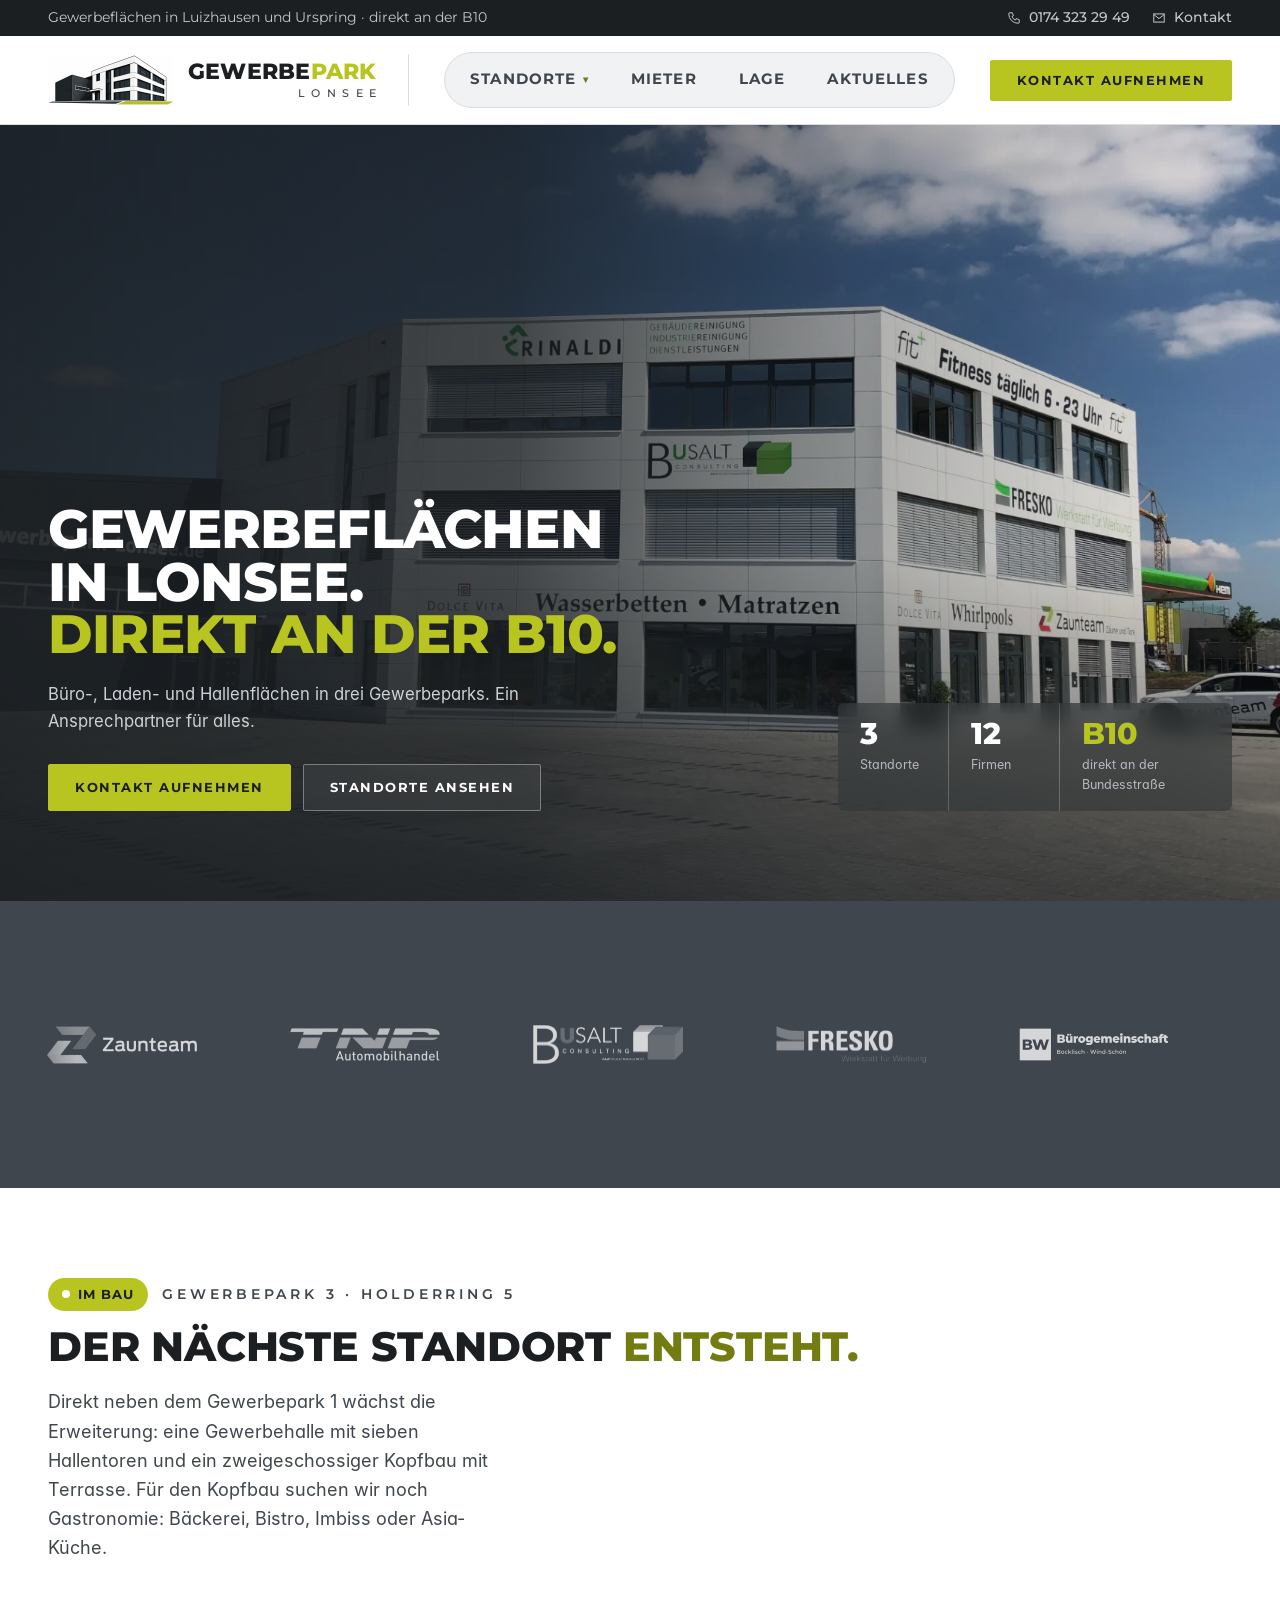
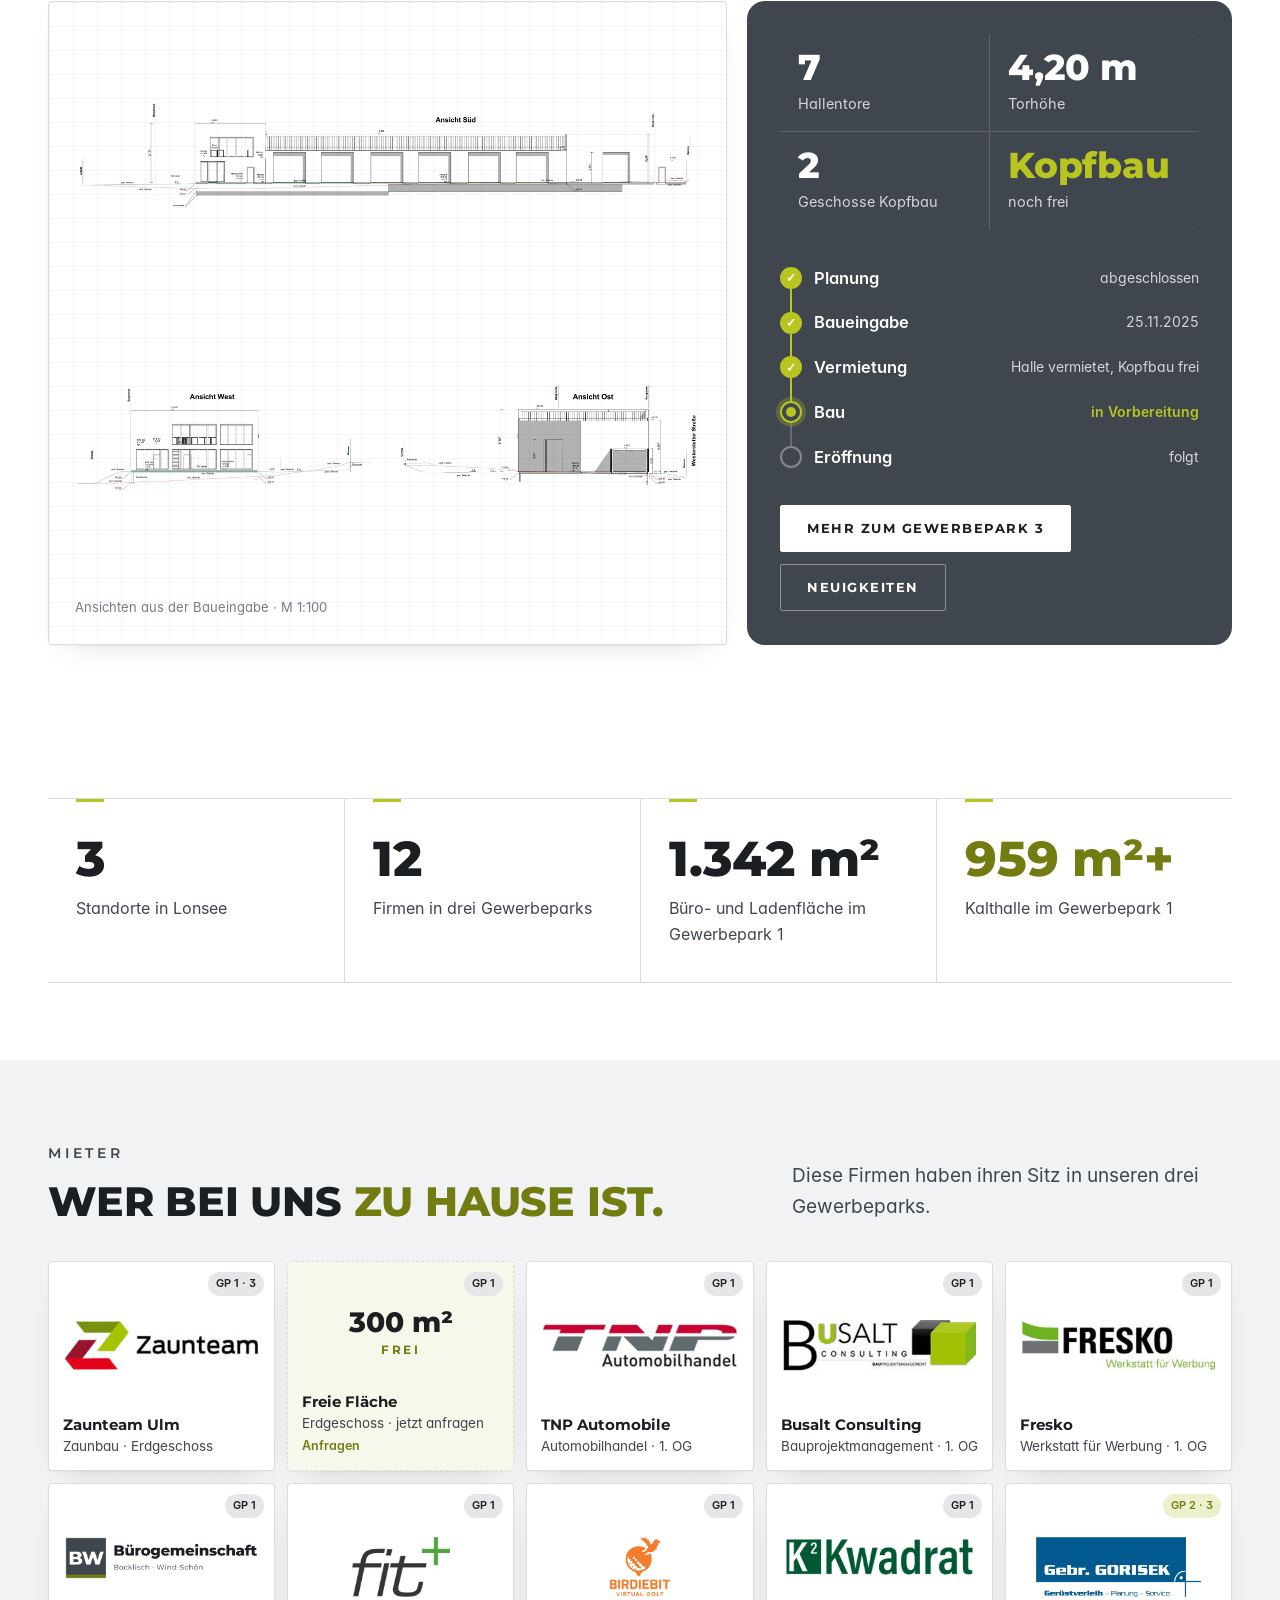
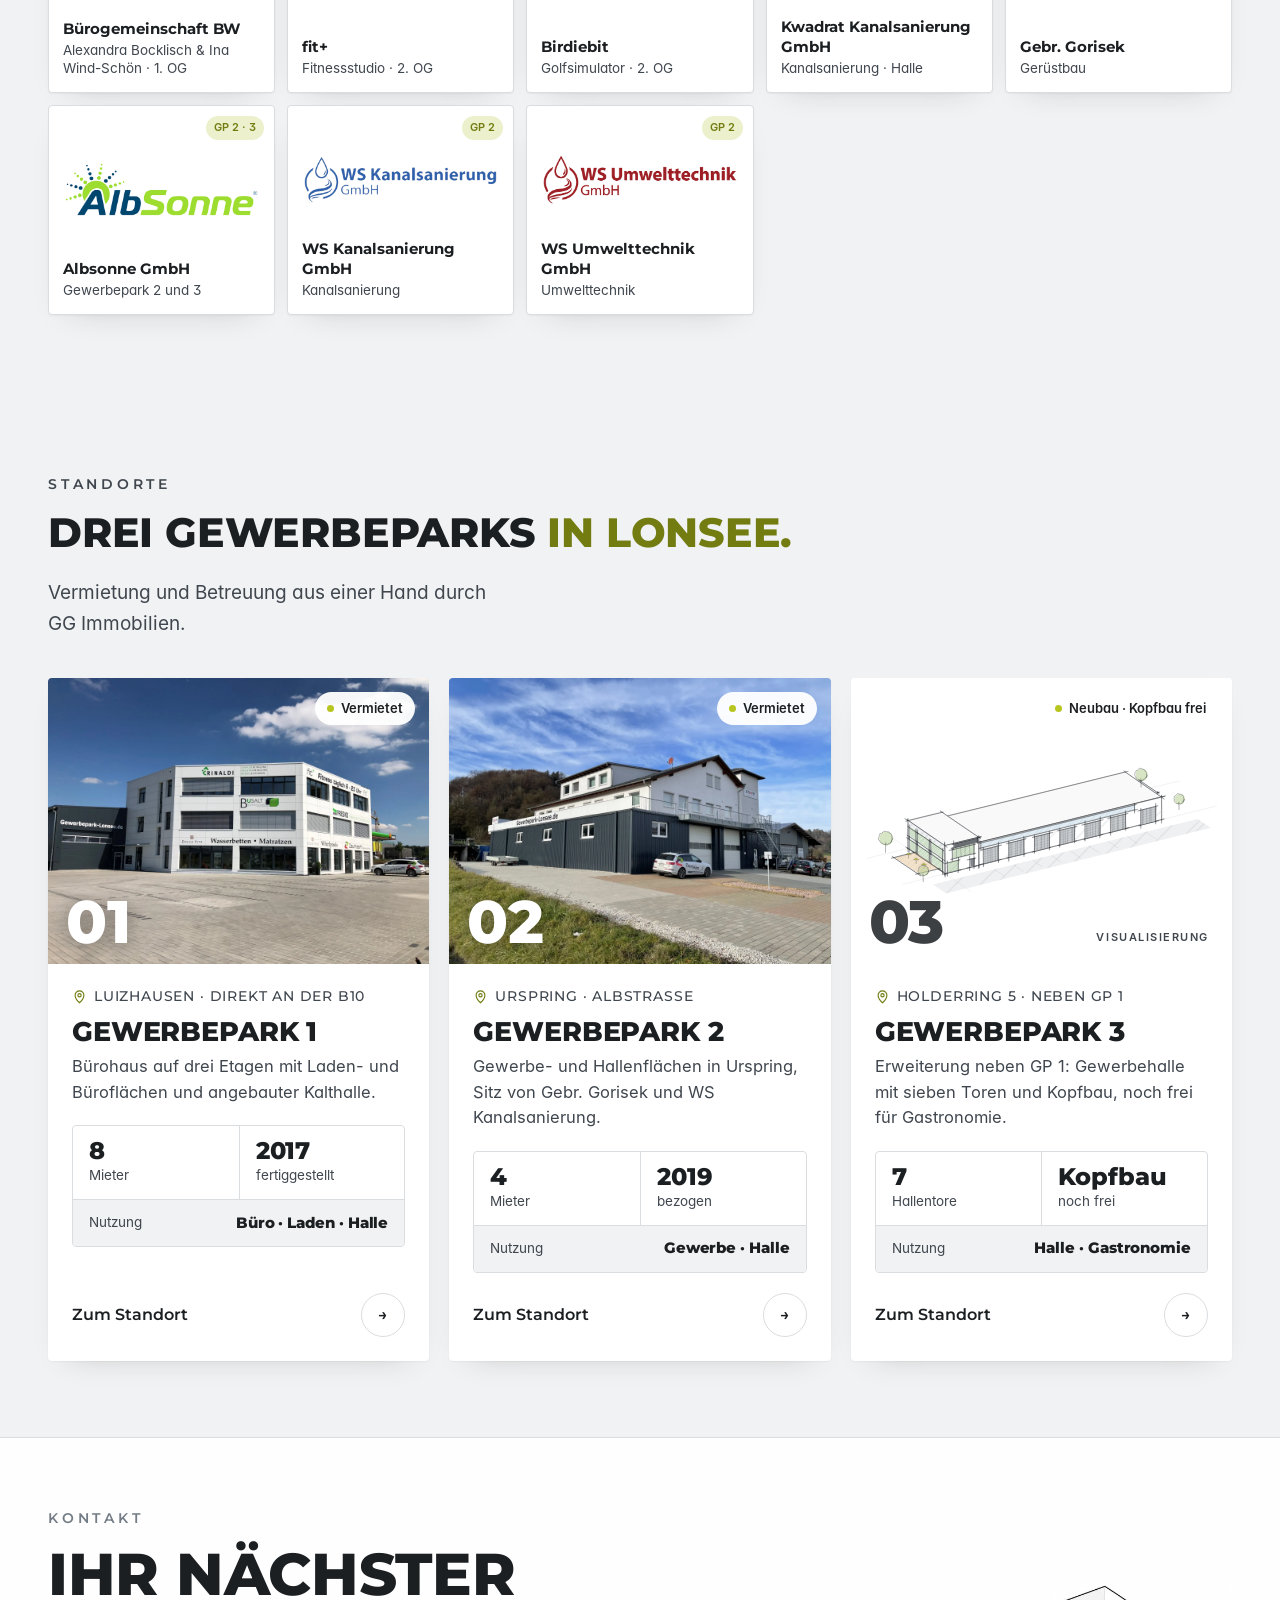
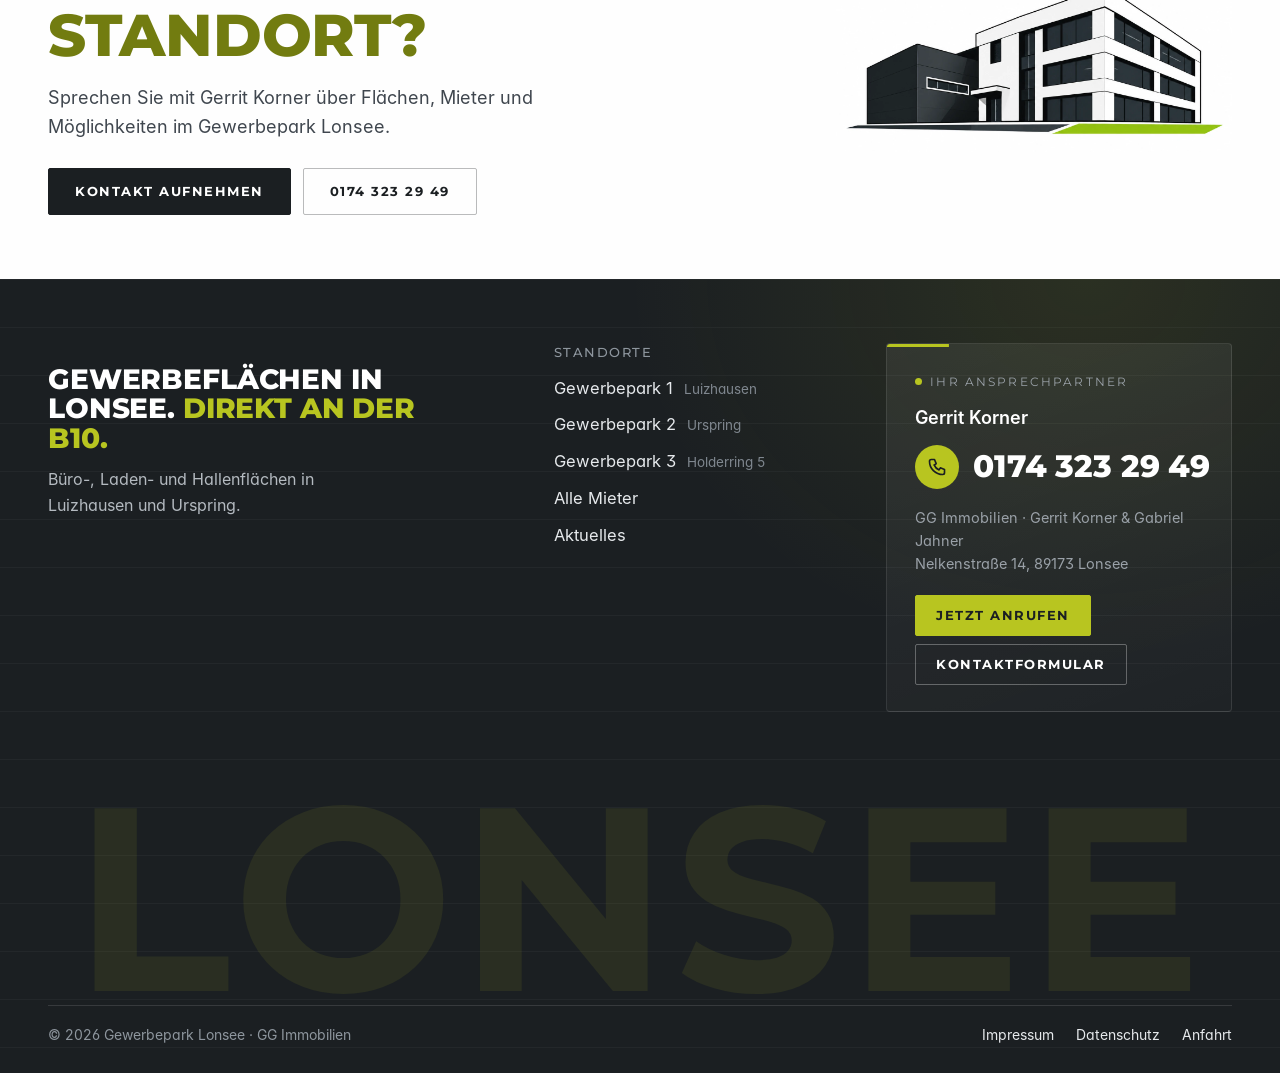
==== commit 091589d4: "GP3-Skizze ohne Brezel (Stand aus gewerbepark-lonsee) Co-Authored-By: Claude Opus 5.5 <noreply@anthr" ====
--- a/gewerbepark-lonsee/index.html
+++ b/gewerbepark-lonsee/index.html
@@ -114,7 +114,7 @@
  <div class="body"><div class="loc"><svg viewBox="0 0 24 24" aria-hidden="true"><path d="M12 22s7-6.2 7-12a7 7 0 1 0-14 0c0 5.8 7 12 7 12z"/><circle cx="12" cy="10" r="2.6"/></svg>Urspring · Albstraße</div><h3>Gewerbepark 2</h3><p>Gewerbe- und Hallenflächen in Urspring, Sitz von Gebr. Gorisek und WS Kanalsanierung.</p>
   <ul class="facts3"><li><b>4</b><span>Mieter</span></li><li><b>2019</b><span>bezogen</span></li><li class="use"><span>Nutzung</span><b>Gewerbe · Halle</b></li></ul>
   <span class="go"><span>Zum Standort</span><i aria-hidden="true">→</i></span></div></a><a class="card3 c-sand" href="gewerbepark-3.html">
- <div class="img"><img class="modell" src="assets/img/gp3-modell.svg?v=5" alt="Skizze Gewerbepark 3: Kopfbau und Halle mit sieben Toren" loading="lazy" decoding="async"><span class="viz">Visualisierung</span><span class="num">03</span><span class="st">Neubau · Kopfbau frei</span></div>
+ <div class="img"><img class="modell" src="assets/img/gp3-modell.svg?v=6" alt="Skizze Gewerbepark 3: Kopfbau und Halle mit sieben Toren" loading="lazy" decoding="async"><span class="viz">Visualisierung</span><span class="num">03</span><span class="st">Neubau · Kopfbau frei</span></div>
  <div class="body"><div class="loc"><svg viewBox="0 0 24 24" aria-hidden="true"><path d="M12 22s7-6.2 7-12a7 7 0 1 0-14 0c0 5.8 7 12 7 12z"/><circle cx="12" cy="10" r="2.6"/></svg>Holderring 5 · neben GP 1</div><h3>Gewerbepark 3</h3><p>Erweiterung neben GP 1: Gewerbehalle mit sieben Toren und Kopfbau, noch frei für Gastronomie.</p>
   <ul class="facts3"><li><b>7</b><span>Hallentore</span></li><li><b>Kopfbau</b><span>noch frei</span></li><li class="use"><span>Nutzung</span><b>Halle · Gastronomie</b></li></ul>
   <span class="go"><span>Zum Standort</span><i aria-hidden="true">→</i></span></div></a></div>
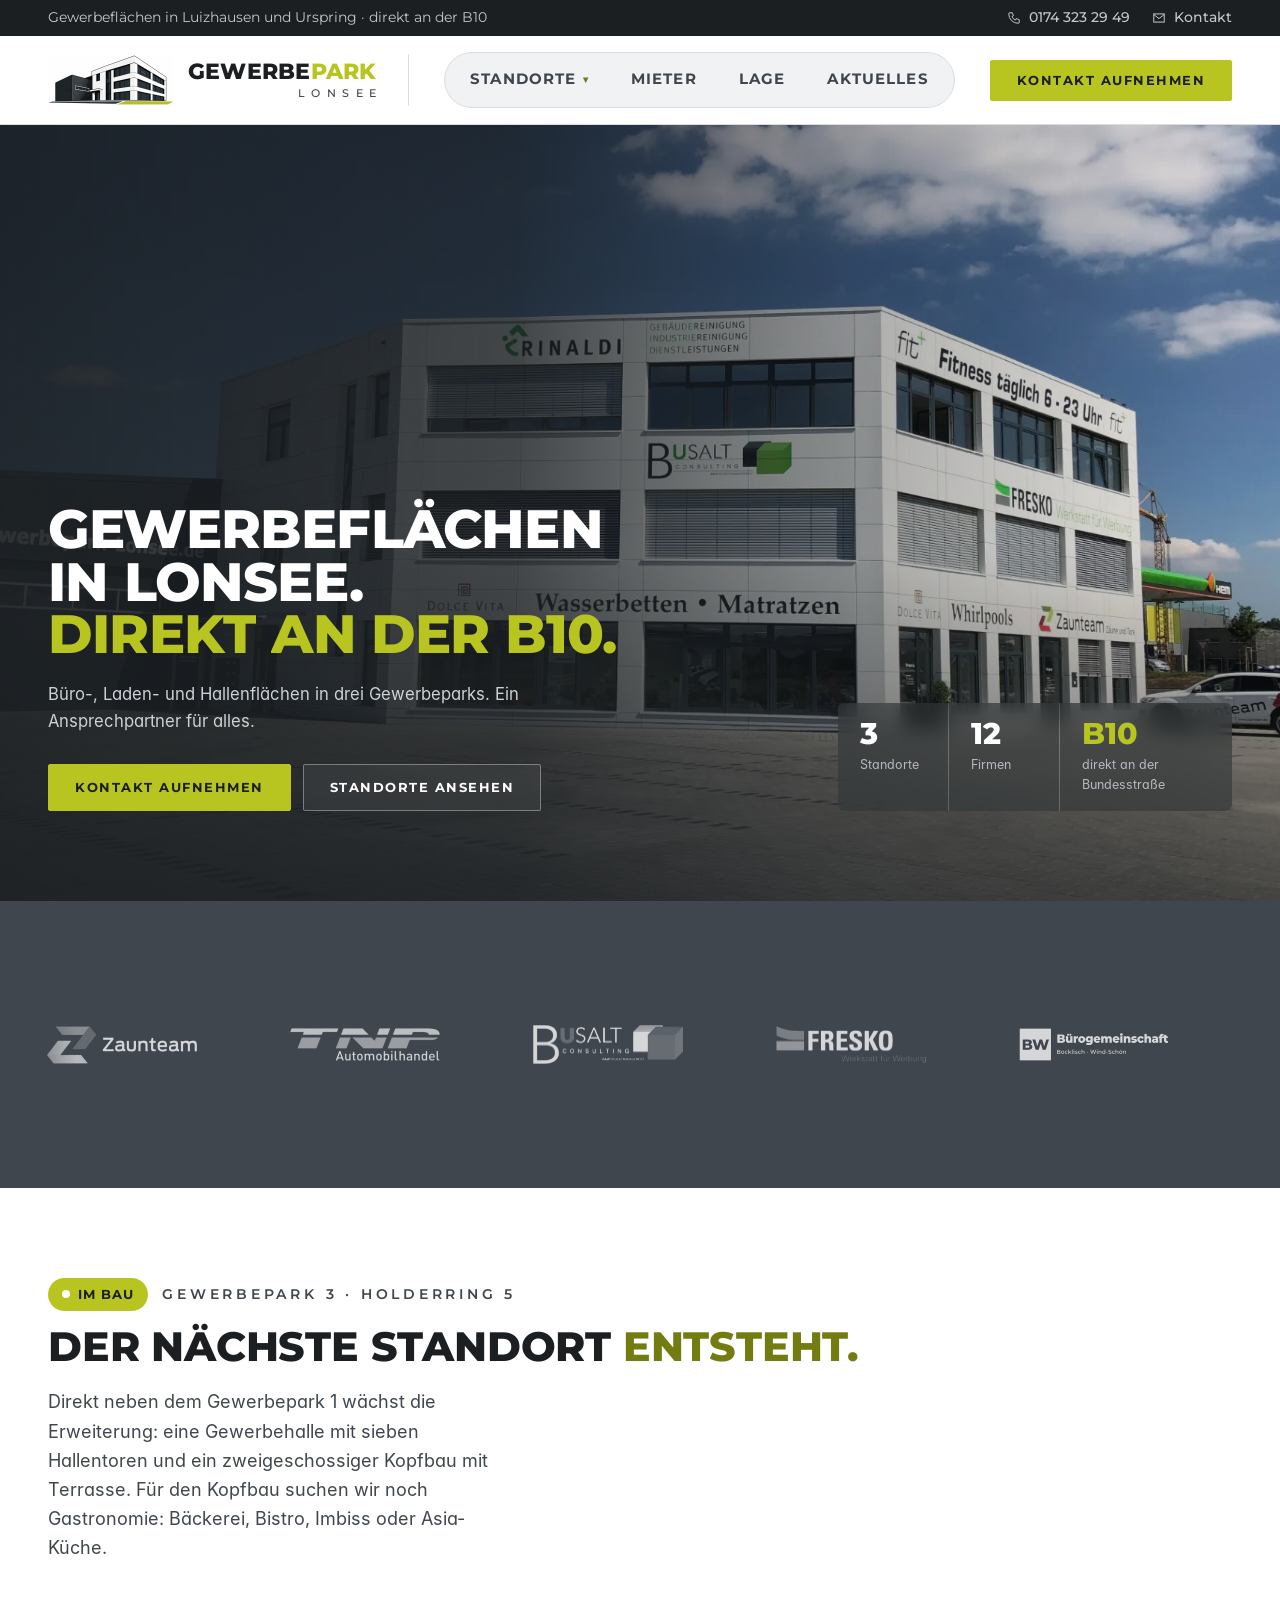
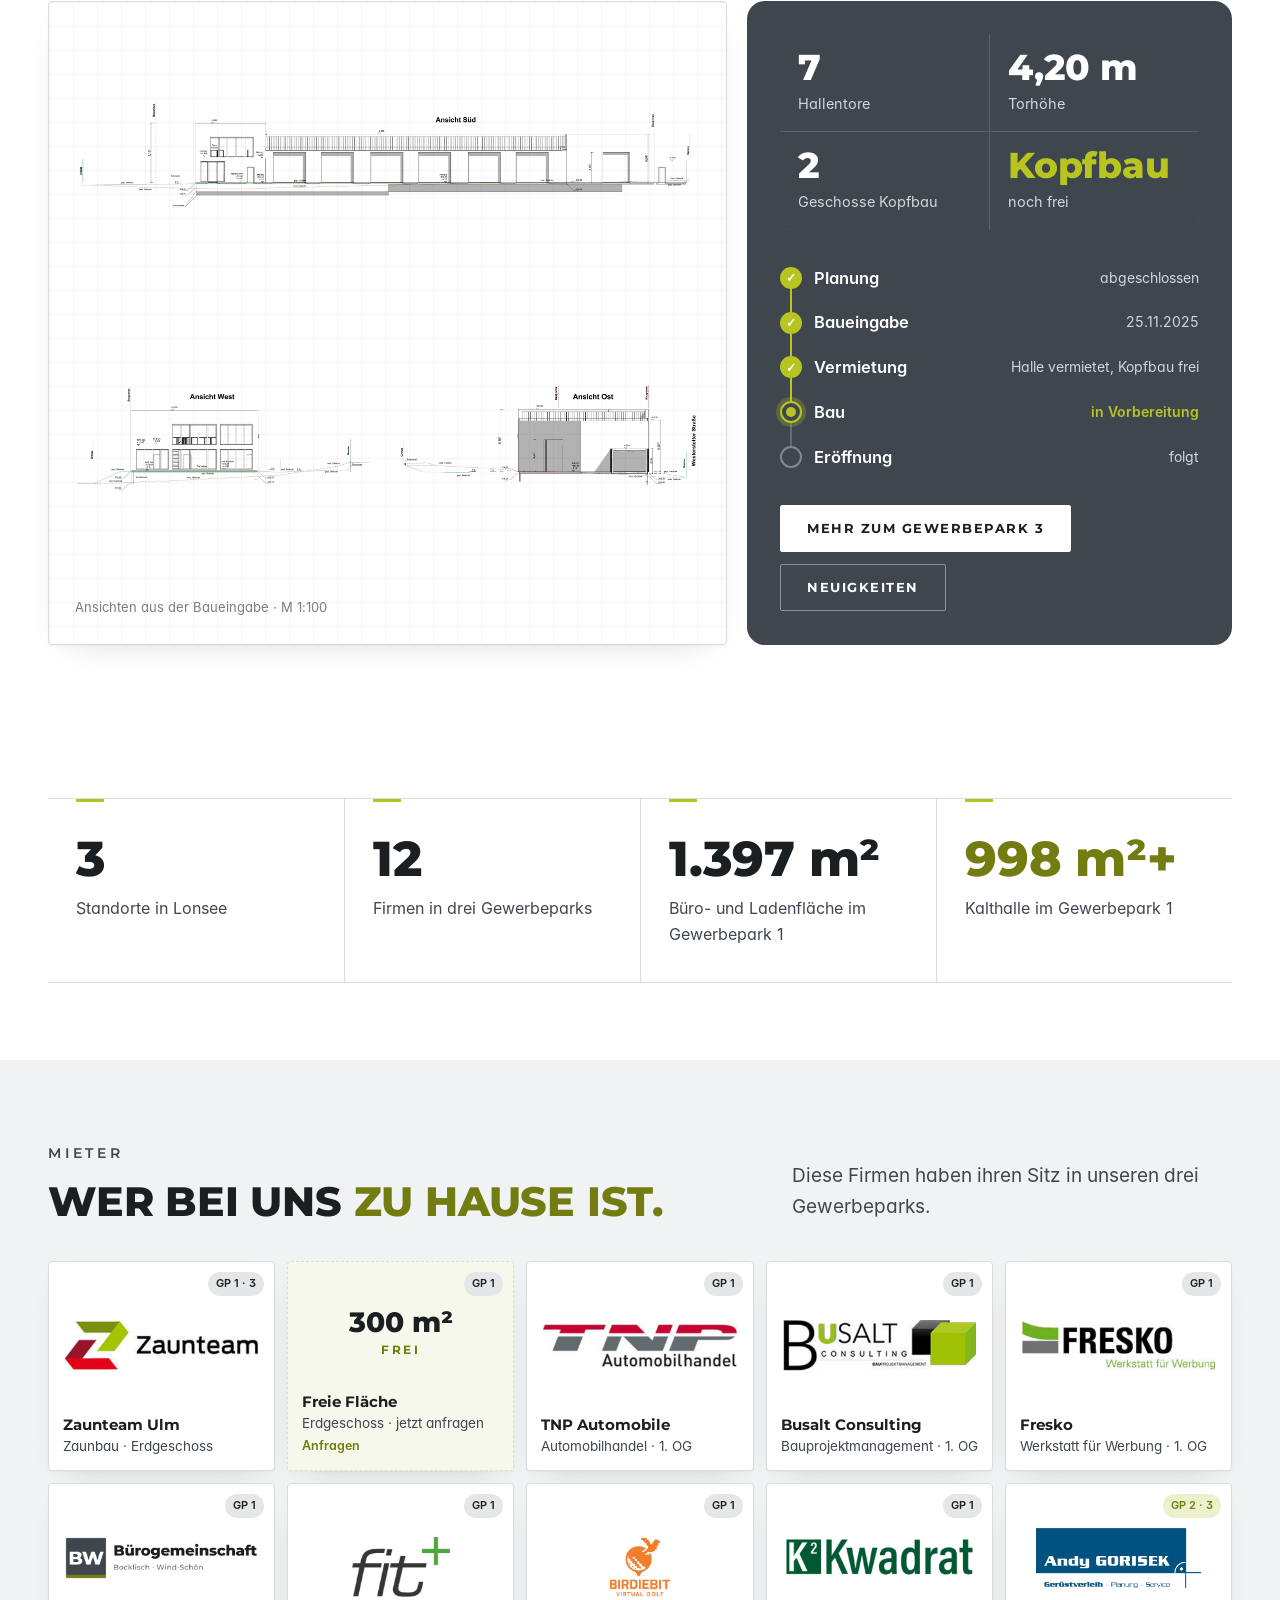
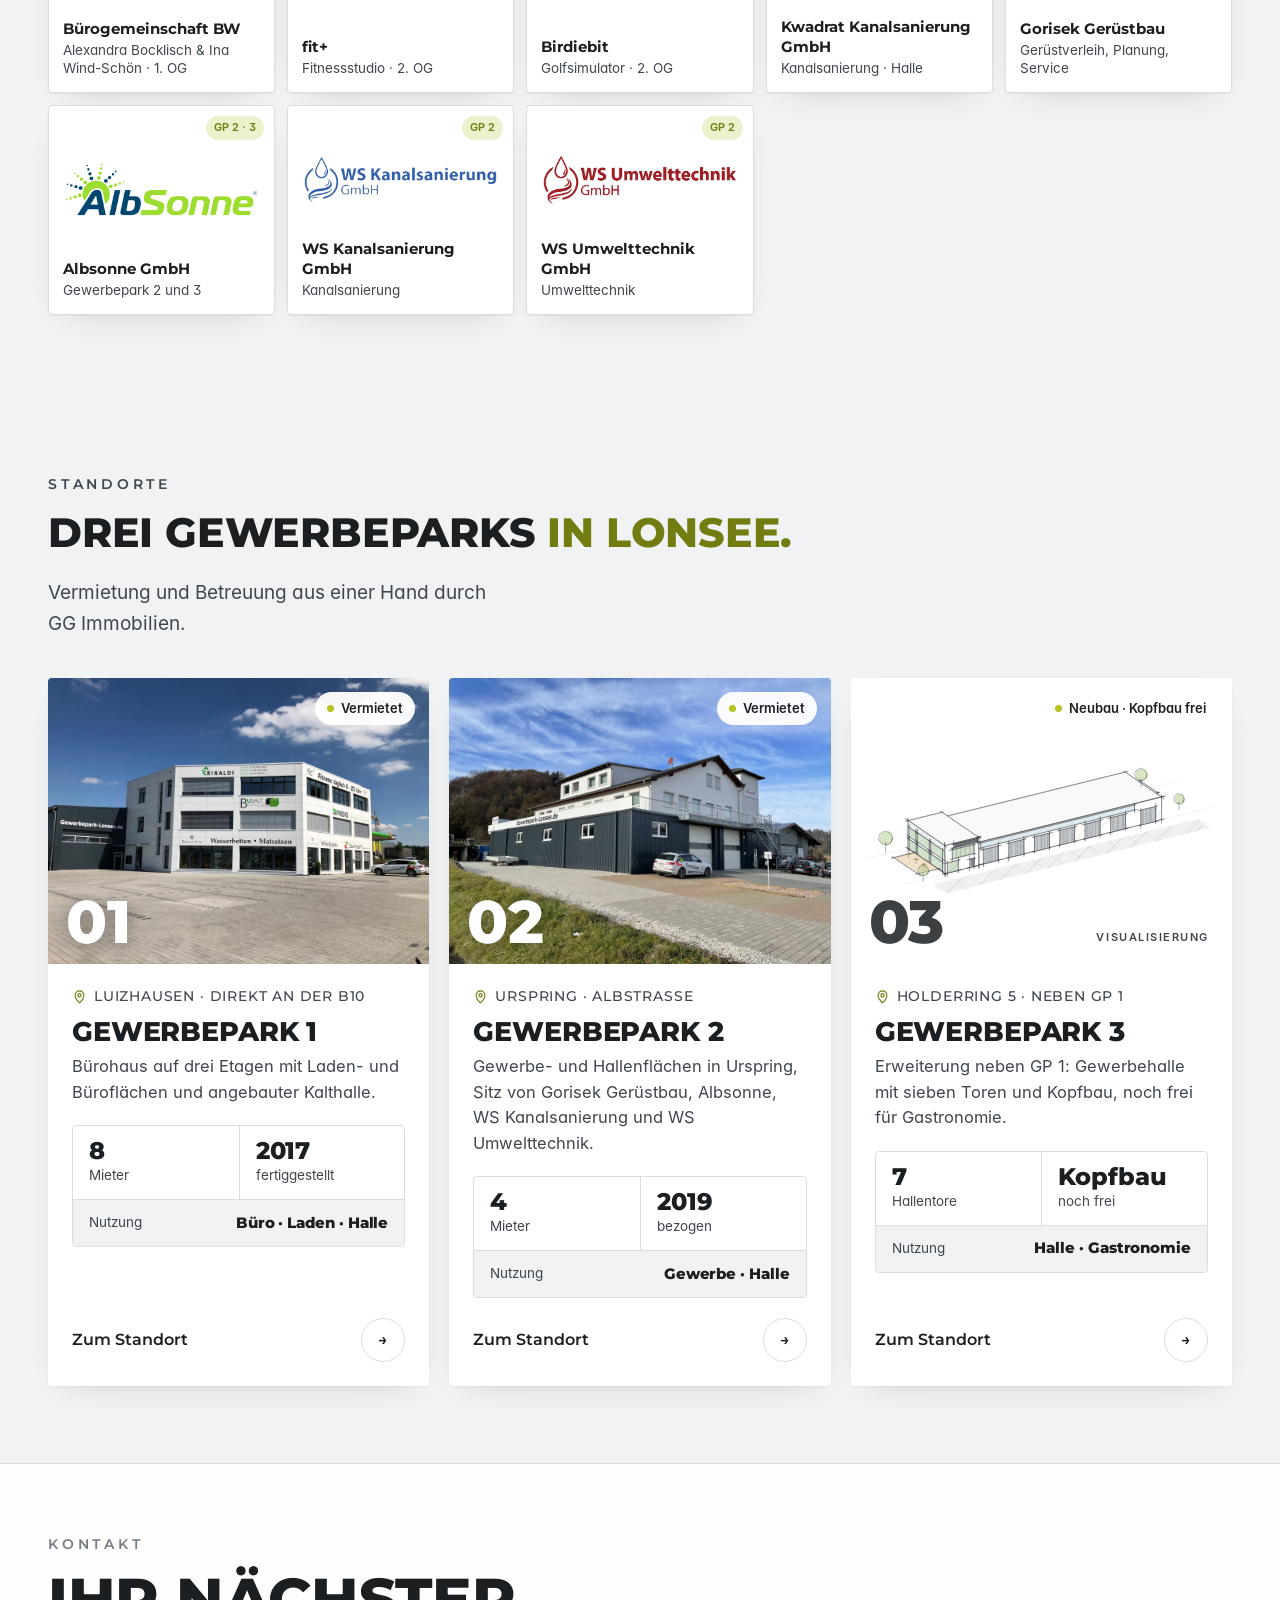
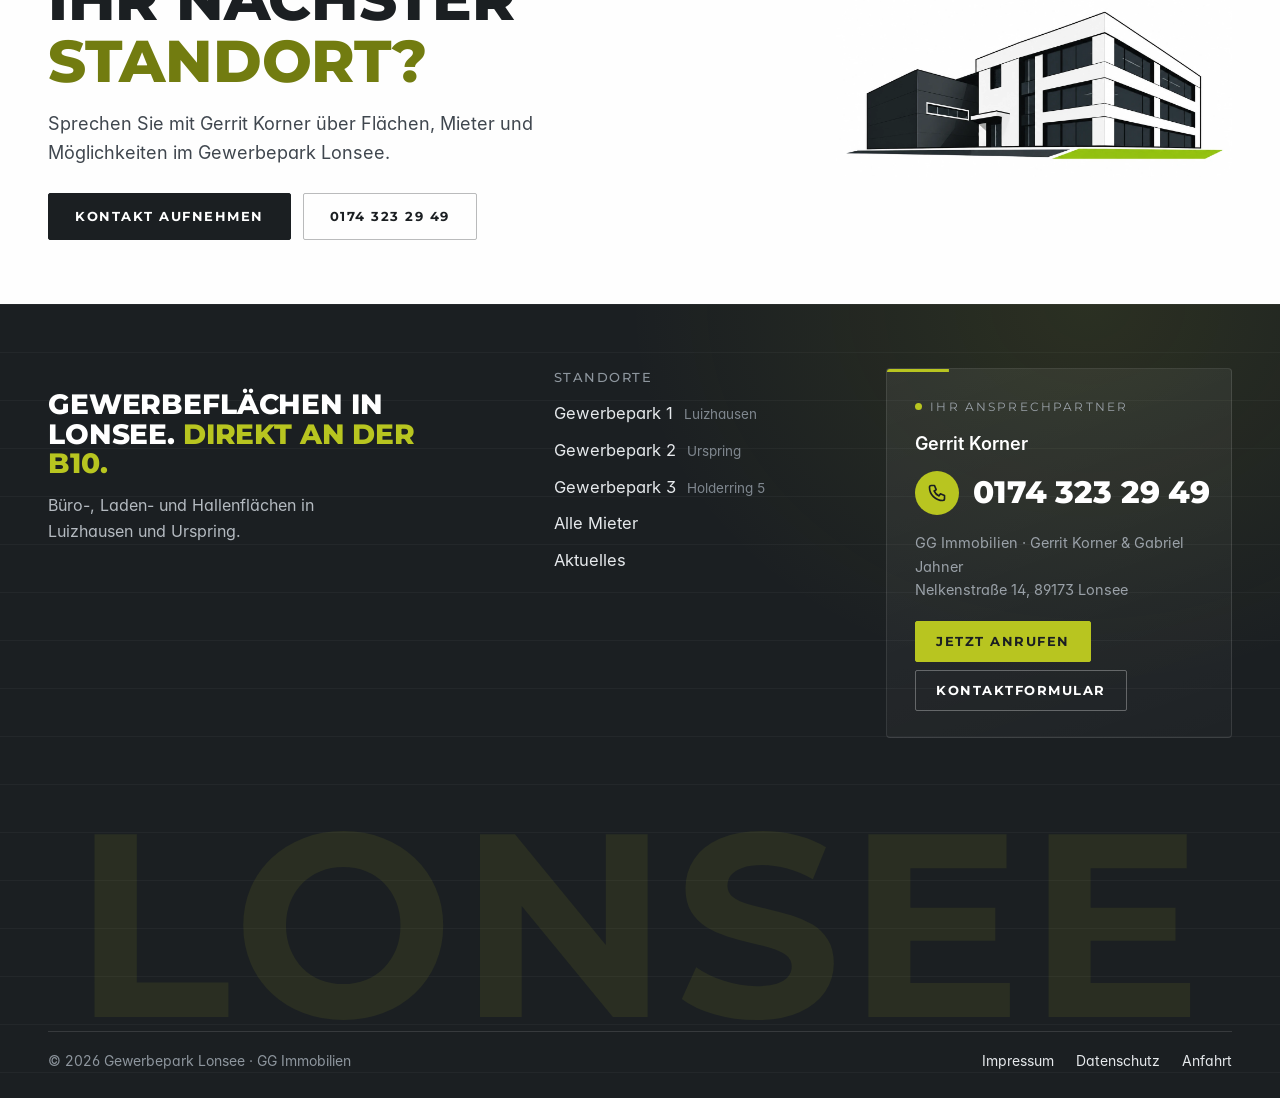
==== commit 9c377030: "Logo Gorisek Gerüstbau (Stand aus gewerbepark-lonsee) Co-Authored-By: Claude Opus 5.5 <noreply@anthr" ====
--- a/gewerbepark-lonsee/index.html
+++ b/gewerbepark-lonsee/index.html
@@ -24,7 +24,7 @@
 <link rel="preload" href="assets/fonts/interd-500.woff" as="font" type="font/woff" crossorigin>
 <link rel="preload" href="assets/fonts/inter-400.woff" as="font" type="font/woff" crossorigin>
 <script>if(!matchMedia("(prefers-reduced-motion: reduce)").matches)document.documentElement.classList.add("anim")</script>
-<link rel="stylesheet" href="assets/css/style.css?v=202610222027">
+<link rel="stylesheet" href="assets/css/style.css?v=202610231133">
 <script type="application/ld+json">{"@context": "https://schema.org", "@type": "Organization", "name": "Gewerbepark Lonsee", "legalName": "GG Immobilien, Gerrit Korner & Gabriel Jahner", "url": "https://gewerbepark-lonsee.de", "telephone": "+491743232949", "logo": "https://gewerbepark-lonsee.de/icon-512.png", "address": {"@type": "PostalAddress", "streetAddress": "Nelkenstraße 14", "postalCode": "89173", "addressLocality": "Lonsee", "addressCountry": "DE"}}</script>
 </head>
 <body>
@@ -55,7 +55,7 @@
  </div>
 </div></section>
 
-<section class="marquee dark" aria-label="Unsere Mieter"> <div class="track"><ul><li><a href="mieter.html" title="Zaunteam Ulm"><img src="assets/logos/hell/zaunteam.png" alt="Zaunteam Ulm" loading="lazy"></a></li><li><a href="mieter.html" title="TNP Automobile"><img src="assets/logos/hell/tnp.png" alt="TNP Automobile" loading="lazy"></a></li><li><a href="mieter.html" title="Busalt Consulting"><img src="assets/logos/hell/busalt.png" alt="Busalt Consulting" loading="lazy"></a></li><li><a href="mieter.html" title="Fresko"><img src="assets/logos/hell/fresko.png" alt="Fresko" loading="lazy"></a></li><li><a href="mieter.html" title="Bürogemeinschaft BW"><img src="assets/logos/hell/bw.png" alt="Bürogemeinschaft BW" loading="lazy"></a></li><li><a href="mieter.html" title="fit+"><img src="assets/logos/hell/fitplus.png" alt="fit+" loading="lazy"></a></li><li><a href="mieter.html" title="Birdiebit"><img src="assets/logos/hell/birdiebit.png" alt="Birdiebit" loading="lazy"></a></li><li><a href="mieter.html" title="Kwadrat Kanalsanierung GmbH"><img src="assets/logos/hell/kwadrat.png" alt="Kwadrat Kanalsanierung GmbH" loading="lazy"></a></li><li><a href="mieter.html" title="Gebr. Gorisek"><img src="assets/logos/hell/gorisek.png" alt="Gebr. Gorisek" loading="lazy"></a></li><li><a href="mieter.html" title="Albsonne GmbH"><img src="assets/logos/hell/albsonne.png" alt="Albsonne GmbH" loading="lazy"></a></li><li><a href="mieter.html" title="WS Kanalsanierung GmbH"><img src="assets/logos/hell/ws-kanalsanierung.png" alt="WS Kanalsanierung GmbH" loading="lazy"></a></li><li><a href="mieter.html" title="WS Umwelttechnik GmbH"><img src="assets/logos/hell/ws-umwelttechnik.png?v=202610222024" alt="WS Umwelttechnik GmbH" loading="lazy"></a></li><li aria-hidden="true"><a tabindex="-1" href="mieter.html" title="Zaunteam Ulm"><img src="assets/logos/hell/zaunteam.png" alt="Zaunteam Ulm" loading="lazy"></a></li><li aria-hidden="true"><a tabindex="-1" href="mieter.html" title="TNP Automobile"><img src="assets/logos/hell/tnp.png" alt="TNP Automobile" loading="lazy"></a></li><li aria-hidden="true"><a tabindex="-1" href="mieter.html" title="Busalt Consulting"><img src="assets/logos/hell/busalt.png" alt="Busalt Consulting" loading="lazy"></a></li><li aria-hidden="true"><a tabindex="-1" href="mieter.html" title="Fresko"><img src="assets/logos/hell/fresko.png" alt="Fresko" loading="lazy"></a></li><li aria-hidden="true"><a tabindex="-1" href="mieter.html" title="Bürogemeinschaft BW"><img src="assets/logos/hell/bw.png" alt="Bürogemeinschaft BW" loading="lazy"></a></li><li aria-hidden="true"><a tabindex="-1" href="mieter.html" title="fit+"><img src="assets/logos/hell/fitplus.png" alt="fit+" loading="lazy"></a></li><li aria-hidden="true"><a tabindex="-1" href="mieter.html" title="Birdiebit"><img src="assets/logos/hell/birdiebit.png" alt="Birdiebit" loading="lazy"></a></li><li aria-hidden="true"><a tabindex="-1" href="mieter.html" title="Kwadrat Kanalsanierung GmbH"><img src="assets/logos/hell/kwadrat.png" alt="Kwadrat Kanalsanierung GmbH" loading="lazy"></a></li><li aria-hidden="true"><a tabindex="-1" href="mieter.html" title="Gebr. Gorisek"><img src="assets/logos/hell/gorisek.png" alt="Gebr. Gorisek" loading="lazy"></a></li><li aria-hidden="true"><a tabindex="-1" href="mieter.html" title="Albsonne GmbH"><img src="assets/logos/hell/albsonne.png" alt="Albsonne GmbH" loading="lazy"></a></li><li aria-hidden="true"><a tabindex="-1" href="mieter.html" title="WS Kanalsanierung GmbH"><img src="assets/logos/hell/ws-kanalsanierung.png" alt="WS Kanalsanierung GmbH" loading="lazy"></a></li><li aria-hidden="true"><a tabindex="-1" href="mieter.html" title="WS Umwelttechnik GmbH"><img src="assets/logos/hell/ws-umwelttechnik.png?v=202610222024" alt="WS Umwelttechnik GmbH" loading="lazy"></a></li></ul></div>
+<section class="marquee dark" aria-label="Unsere Mieter"> <div class="track"><ul><li><a href="mieter.html" title="Zaunteam Ulm"><img src="assets/logos/hell/zaunteam.png" alt="Zaunteam Ulm" loading="lazy"></a></li><li><a href="mieter.html" title="TNP Automobile"><img src="assets/logos/hell/tnp.png" alt="TNP Automobile" loading="lazy"></a></li><li><a href="mieter.html" title="Busalt Consulting"><img src="assets/logos/hell/busalt.png" alt="Busalt Consulting" loading="lazy"></a></li><li><a href="mieter.html" title="Fresko"><img src="assets/logos/hell/fresko.png" alt="Fresko" loading="lazy"></a></li><li><a href="mieter.html" title="Bürogemeinschaft BW"><img src="assets/logos/hell/bw.png" alt="Bürogemeinschaft BW" loading="lazy"></a></li><li><a href="mieter.html" title="fit+"><img src="assets/logos/hell/fitplus.png" alt="fit+" loading="lazy"></a></li><li><a href="mieter.html" title="Birdiebit"><img src="assets/logos/hell/birdiebit.png" alt="Birdiebit" loading="lazy"></a></li><li><a href="mieter.html" title="Kwadrat Kanalsanierung GmbH"><img src="assets/logos/hell/kwadrat.png" alt="Kwadrat Kanalsanierung GmbH" loading="lazy"></a></li><li><a href="mieter.html" title="Gorisek Gerüstbau"><img src="assets/logos/hell/gorisek.png?v=202610231133" alt="Gorisek Gerüstbau" loading="lazy"></a></li><li><a href="mieter.html" title="Albsonne GmbH"><img src="assets/logos/hell/albsonne.png" alt="Albsonne GmbH" loading="lazy"></a></li><li><a href="mieter.html" title="WS Kanalsanierung GmbH"><img src="assets/logos/hell/ws-kanalsanierung.png" alt="WS Kanalsanierung GmbH" loading="lazy"></a></li><li><a href="mieter.html" title="WS Umwelttechnik GmbH"><img src="assets/logos/hell/ws-umwelttechnik.png" alt="WS Umwelttechnik GmbH" loading="lazy"></a></li><li aria-hidden="true"><a tabindex="-1" href="mieter.html" title="Zaunteam Ulm"><img src="assets/logos/hell/zaunteam.png" alt="Zaunteam Ulm" loading="lazy"></a></li><li aria-hidden="true"><a tabindex="-1" href="mieter.html" title="TNP Automobile"><img src="assets/logos/hell/tnp.png" alt="TNP Automobile" loading="lazy"></a></li><li aria-hidden="true"><a tabindex="-1" href="mieter.html" title="Busalt Consulting"><img src="assets/logos/hell/busalt.png" alt="Busalt Consulting" loading="lazy"></a></li><li aria-hidden="true"><a tabindex="-1" href="mieter.html" title="Fresko"><img src="assets/logos/hell/fresko.png" alt="Fresko" loading="lazy"></a></li><li aria-hidden="true"><a tabindex="-1" href="mieter.html" title="Bürogemeinschaft BW"><img src="assets/logos/hell/bw.png" alt="Bürogemeinschaft BW" loading="lazy"></a></li><li aria-hidden="true"><a tabindex="-1" href="mieter.html" title="fit+"><img src="assets/logos/hell/fitplus.png" alt="fit+" loading="lazy"></a></li><li aria-hidden="true"><a tabindex="-1" href="mieter.html" title="Birdiebit"><img src="assets/logos/hell/birdiebit.png" alt="Birdiebit" loading="lazy"></a></li><li aria-hidden="true"><a tabindex="-1" href="mieter.html" title="Kwadrat Kanalsanierung GmbH"><img src="assets/logos/hell/kwadrat.png" alt="Kwadrat Kanalsanierung GmbH" loading="lazy"></a></li><li aria-hidden="true"><a tabindex="-1" href="mieter.html" title="Gorisek Gerüstbau"><img src="assets/logos/hell/gorisek.png?v=202610231133" alt="Gorisek Gerüstbau" loading="lazy"></a></li><li aria-hidden="true"><a tabindex="-1" href="mieter.html" title="Albsonne GmbH"><img src="assets/logos/hell/albsonne.png" alt="Albsonne GmbH" loading="lazy"></a></li><li aria-hidden="true"><a tabindex="-1" href="mieter.html" title="WS Kanalsanierung GmbH"><img src="assets/logos/hell/ws-kanalsanierung.png" alt="WS Kanalsanierung GmbH" loading="lazy"></a></li><li aria-hidden="true"><a tabindex="-1" href="mieter.html" title="WS Umwelttechnik GmbH"><img src="assets/logos/hell/ws-umwelttechnik.png" alt="WS Umwelttechnik GmbH" loading="lazy"></a></li></ul></div>
 </section>
 <section class="gp3feat"><div class="wrap">
  <div class="g3-head">
@@ -99,7 +99,7 @@
 <section class="section home-tenants" id="mieter"><div class="wrap">
  <div class="sec-head"><div><span class="kicker">Mieter</span><h2>Wer bei uns <em>zu Hause ist.</em></h2></div>
   <p class="sub">Diese Firmen haben ihren Sitz in unseren drei Gewerbeparks.</p></div>
- <div class="tenants"><a class="tenant" data-gp="1 3" href="https://www.zaunteam.de/de/ihr-partner/89173-de-zaunteam-ulm/ueber-uns/" target="_blank" rel="noopener"><span class="gp">GP 1 · 3</span><div class="lg"><img src="assets/logos/zaunteam.png" alt="Logo Zaunteam Ulm" loading="lazy"></div><div class="nm"><b>Zaunteam Ulm</b><small>Zaunbau · Erdgeschoss</small></div></a><a class="tenant free" data-gp="1" href="kontakt.html"><span class="gp">GP 1</span><div class="lg lg-free"><b>300 m²</b><span>frei</span></div><div class="nm"><b>Freie Fläche</b><small>Erdgeschoss · jetzt anfragen</small><span class="ct">Anfragen</span></div></a><a class="tenant" data-gp="1" href="https://tnp-auto.de/" target="_blank" rel="noopener"><span class="gp">GP 1</span><div class="lg"><img src="assets/logos/tnp.png" alt="Logo TNP Automobile" loading="lazy"></div><div class="nm"><b>TNP Automobile</b><small>Automobilhandel · 1.&nbsp;OG</small></div></a><a class="tenant" data-gp="1" href="https://www.busalt-consulting.de/" target="_blank" rel="noopener"><span class="gp">GP 1</span><div class="lg"><img src="assets/logos/busalt.png" alt="Logo Busalt Consulting" loading="lazy"></div><div class="nm"><b>Busalt Consulting</b><small>Bauprojekt&shy;management · 1.&nbsp;OG</small></div></a><a class="tenant" data-gp="1" href="https://www.fresko.de/" target="_blank" rel="noopener"><span class="gp">GP 1</span><div class="lg"><img src="assets/logos/fresko.png" alt="Logo Fresko" loading="lazy"></div><div class="nm"><b>Fresko</b><small>Werkstatt für Werbung · 1.&nbsp;OG</small></div></a><div class="tenant nolink" data-gp="1"><span class="gp">GP 1</span><div class="lg"><img src="assets/logos/bw.png" alt="Logo Bürogemeinschaft BW" loading="lazy"></div><div class="nm"><b>Bürogemein&shy;schaft BW</b><small>Alexandra Bocklisch &amp; Ina Wind-Schön · 1.&nbsp;OG</small></div></div><a class="tenant" data-gp="1" href="https://lonsee.fitplus-club.de/" target="_blank" rel="noopener"><span class="gp">GP 1</span><div class="lg"><img src="assets/logos/fitplus.png" alt="Logo fit+" loading="lazy"></div><div class="nm"><b>fit+</b><small>Fitnessstudio · 2.&nbsp;OG</small></div></a><a class="tenant" data-gp="1" href="https://www.birdiebit.de/" target="_blank" rel="noopener"><span class="gp">GP 1</span><div class="lg"><img src="assets/logos/birdiebit.png" alt="Logo Birdiebit" loading="lazy"></div><div class="nm"><b>Birdiebit</b><small>Golfsimulator · 2.&nbsp;OG</small></div></a><a class="tenant" data-gp="1" href="https://www.kwadrat-sanierung.de/" target="_blank" rel="noopener"><span class="gp">GP 1</span><div class="lg"><img src="assets/logos/kwadrat.png" alt="Logo Kwadrat Kanalsanierung GmbH" loading="lazy"></div><div class="nm"><b>Kwadrat Kanalsanierung GmbH</b><small>Kanalsanierung · Halle</small></div></a><a class="tenant" data-gp="2 3" href="https://www.geruestverleih-lonsee.de/" target="_blank" rel="noopener"><span class="gp g2">GP 2 · 3</span><div class="lg"><img src="assets/logos/gorisek.png" alt="Logo Gebr. Gorisek" loading="lazy"></div><div class="nm"><b>Gebr. Gorisek</b><small>Gerüstbau</small></div></a><a class="tenant" data-gp="2 3" href="https://www.albsonne.de/" target="_blank" rel="noopener"><span class="gp g2">GP 2 · 3</span><div class="lg"><img src="assets/logos/albsonne.png" alt="Logo Albsonne GmbH" loading="lazy"></div><div class="nm"><b>Albsonne GmbH</b><small>Gewerbepark 2 und 3</small></div></a><a class="tenant" data-gp="2" href="https://ws-kanalsanierung.de/" target="_blank" rel="noopener"><span class="gp g2">GP 2</span><div class="lg"><img src="assets/logos/ws-kanalsanierung.png" alt="Logo WS Kanalsanierung GmbH" loading="lazy"></div><div class="nm"><b>WS Kanalsanierung GmbH</b><small>Kanalsanierung</small></div></a><a class="tenant" data-gp="2" href="https://ws-umwelttechnik.de/" target="_blank" rel="noopener"><span class="gp g2">GP 2</span><div class="lg"><img src="assets/logos/ws-umwelttechnik.png?v=202610222024" alt="Logo WS Umwelttechnik GmbH" loading="lazy"></div><div class="nm"><b>WS Umwelttechnik GmbH</b><small>Umwelttechnik</small></div></a></div>
+ <div class="tenants"><a class="tenant" data-gp="1 3" href="https://www.zaunteam.de/de/ihr-partner/89173-de-zaunteam-ulm/ueber-uns/" target="_blank" rel="noopener"><span class="gp">GP 1 · 3</span><div class="lg"><img src="assets/logos/zaunteam.png" alt="Logo Zaunteam Ulm" loading="lazy"></div><div class="nm"><b>Zaunteam Ulm</b><small>Zaunbau · Erdgeschoss</small></div></a><a class="tenant free" data-gp="1" href="kontakt.html"><span class="gp">GP 1</span><div class="lg lg-free"><b>300 m²</b><span>frei</span></div><div class="nm"><b>Freie Fläche</b><small>Erdgeschoss · jetzt anfragen</small><span class="ct">Anfragen</span></div></a><a class="tenant" data-gp="1" href="https://tnp-auto.de/" target="_blank" rel="noopener"><span class="gp">GP 1</span><div class="lg"><img src="assets/logos/tnp.png" alt="Logo TNP Automobile" loading="lazy"></div><div class="nm"><b>TNP Automobile</b><small>Automobilhandel · 1.&nbsp;OG</small></div></a><a class="tenant" data-gp="1" href="https://www.busalt-consulting.de/" target="_blank" rel="noopener"><span class="gp">GP 1</span><div class="lg"><img src="assets/logos/busalt.png" alt="Logo Busalt Consulting" loading="lazy"></div><div class="nm"><b>Busalt Consulting</b><small>Bauprojekt&shy;management · 1.&nbsp;OG</small></div></a><a class="tenant" data-gp="1" href="https://www.fresko.de/" target="_blank" rel="noopener"><span class="gp">GP 1</span><div class="lg"><img src="assets/logos/fresko.png" alt="Logo Fresko" loading="lazy"></div><div class="nm"><b>Fresko</b><small>Werkstatt für Werbung · 1.&nbsp;OG</small></div></a><div class="tenant nolink" data-gp="1"><span class="gp">GP 1</span><div class="lg"><img src="assets/logos/bw.png" alt="Logo Bürogemeinschaft BW" loading="lazy"></div><div class="nm"><b>Bürogemein&shy;schaft BW</b><small>Alexandra Bocklisch &amp; Ina Wind-Schön · 1.&nbsp;OG</small></div></div><a class="tenant" data-gp="1" href="https://lonsee.fitplus-club.de/" target="_blank" rel="noopener"><span class="gp">GP 1</span><div class="lg"><img src="assets/logos/fitplus.png" alt="Logo fit+" loading="lazy"></div><div class="nm"><b>fit+</b><small>Fitnessstudio · 2.&nbsp;OG</small></div></a><a class="tenant" data-gp="1" href="https://www.birdiebit.de/" target="_blank" rel="noopener"><span class="gp">GP 1</span><div class="lg"><img src="assets/logos/birdiebit.png" alt="Logo Birdiebit" loading="lazy"></div><div class="nm"><b>Birdiebit</b><small>Golfsimulator · 2.&nbsp;OG</small></div></a><a class="tenant" data-gp="1" href="https://www.kwadrat-sanierung.de/" target="_blank" rel="noopener"><span class="gp">GP 1</span><div class="lg"><img src="assets/logos/kwadrat.png" alt="Logo Kwadrat Kanalsanierung GmbH" loading="lazy"></div><div class="nm"><b>Kwadrat Kanalsanierung GmbH</b><small>Kanalsanierung · Halle</small></div></a><a class="tenant" data-gp="2 3" href="https://www.geruestverleih-lonsee.de/" target="_blank" rel="noopener"><span class="gp g2">GP 2 · 3</span><div class="lg"><img src="assets/logos/gorisek.png?v=202610231133" alt="Logo Gorisek Gerüstbau" loading="lazy"></div><div class="nm"><b>Gorisek Gerüstbau</b><small>Gerüstverleih, Planung, Service</small></div></a><a class="tenant" data-gp="2 3" href="https://www.albsonne.de/" target="_blank" rel="noopener"><span class="gp g2">GP 2 · 3</span><div class="lg"><img src="assets/logos/albsonne.png" alt="Logo Albsonne GmbH" loading="lazy"></div><div class="nm"><b>Albsonne GmbH</b><small>Gewerbepark 2 und 3</small></div></a><a class="tenant" data-gp="2" href="https://ws-kanalsanierung.de/" target="_blank" rel="noopener"><span class="gp g2">GP 2</span><div class="lg"><img src="assets/logos/ws-kanalsanierung.png" alt="Logo WS Kanalsanierung GmbH" loading="lazy"></div><div class="nm"><b>WS Kanalsanierung GmbH</b><small>Kanalsanierung</small></div></a><a class="tenant" data-gp="2" href="https://ws-umwelttechnik.de/" target="_blank" rel="noopener"><span class="gp g2">GP 2</span><div class="lg"><img src="assets/logos/ws-umwelttechnik.png" alt="Logo WS Umwelttechnik GmbH" loading="lazy"></div><div class="nm"><b>WS Umwelttechnik GmbH</b><small>Umwelttechnik</small></div></a></div>
 </div></section>
 
 <section class="section tint-sage"><div class="wrap">
@@ -111,7 +111,7 @@
   <ul class="facts3"><li><b>8</b><span>Mieter</span></li><li><b>2017</b><span>fertiggestellt</span></li><li class="use"><span>Nutzung</span><b>Büro · Laden · Halle</b></li></ul>
   <span class="go"><span>Zum Standort</span><i aria-hidden="true">→</i></span></div></a><a class="card3 c-sage" href="gewerbepark-2.html">
  <div class="img"><picture><source srcset="assets/img/gp2-strasse.webp" type="image/webp"><img src="assets/img/gp2-strasse.jpg" alt="Gewerbepark 2 in Urspring" loading="lazy" decoding="async" style="object-position:40% 60%"></picture><span class="num">02</span><span class="st">Vermietet</span></div>
- <div class="body"><div class="loc"><svg viewBox="0 0 24 24" aria-hidden="true"><path d="M12 22s7-6.2 7-12a7 7 0 1 0-14 0c0 5.8 7 12 7 12z"/><circle cx="12" cy="10" r="2.6"/></svg>Urspring · Albstraße</div><h3>Gewerbepark 2</h3><p>Gewerbe- und Hallenflächen in Urspring, Sitz von Gebr. Gorisek und WS Kanalsanierung.</p>
+ <div class="body"><div class="loc"><svg viewBox="0 0 24 24" aria-hidden="true"><path d="M12 22s7-6.2 7-12a7 7 0 1 0-14 0c0 5.8 7 12 7 12z"/><circle cx="12" cy="10" r="2.6"/></svg>Urspring · Albstraße</div><h3>Gewerbepark 2</h3><p>Gewerbe- und Hallenflächen in Urspring, Sitz von Gorisek Gerüstbau, Albsonne, WS Kanalsanierung und WS Umwelttechnik.</p>
   <ul class="facts3"><li><b>4</b><span>Mieter</span></li><li><b>2019</b><span>bezogen</span></li><li class="use"><span>Nutzung</span><b>Gewerbe · Halle</b></li></ul>
   <span class="go"><span>Zum Standort</span><i aria-hidden="true">→</i></span></div></a><a class="card3 c-sand" href="gewerbepark-3.html">
  <div class="img"><img class="modell" src="assets/img/gp3-modell.svg?v=6" alt="Skizze Gewerbepark 3: Kopfbau und Halle mit sieben Toren" loading="lazy" decoding="async"><span class="viz">Visualisierung</span><span class="num">03</span><span class="st">Neubau · Kopfbau frei</span></div>
@@ -145,6 +145,6 @@
  <div class="f-mega" aria-hidden="true"><span>LONSEE</span></div>
  <div class="f-bottom"><span>© <span data-year>2026</span> Gewerbepark Lonsee · GG Immobilien</span><nav aria-label="Rechtliches"><a href="impressum.html">Impressum</a><a href="datenschutz.html">Datenschutz</a><a href="lage.html">Anfahrt</a></nav></div>
 </div></footer>
-<script src="assets/js/main.js?v=202610222027" defer></script>
+<script src="assets/js/main.js?v=202610231133" defer></script>
 </body>
 </html>
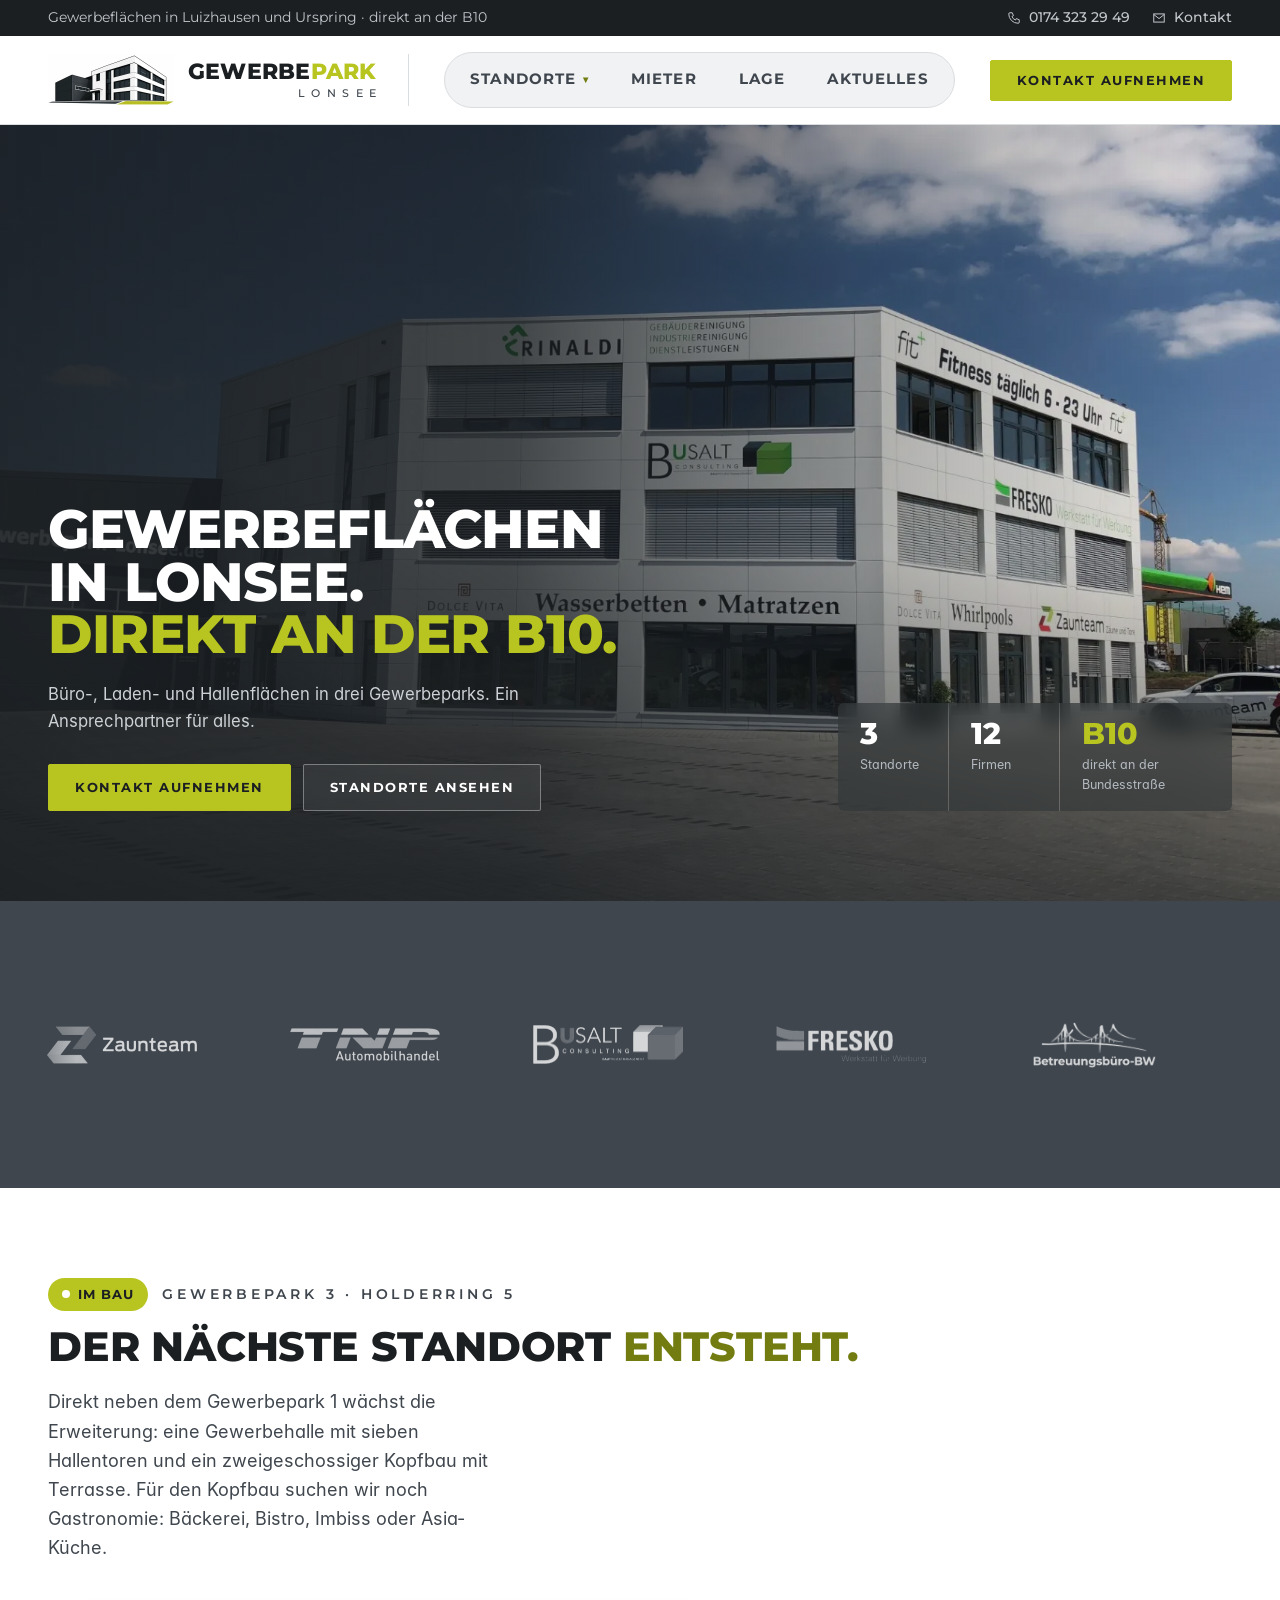
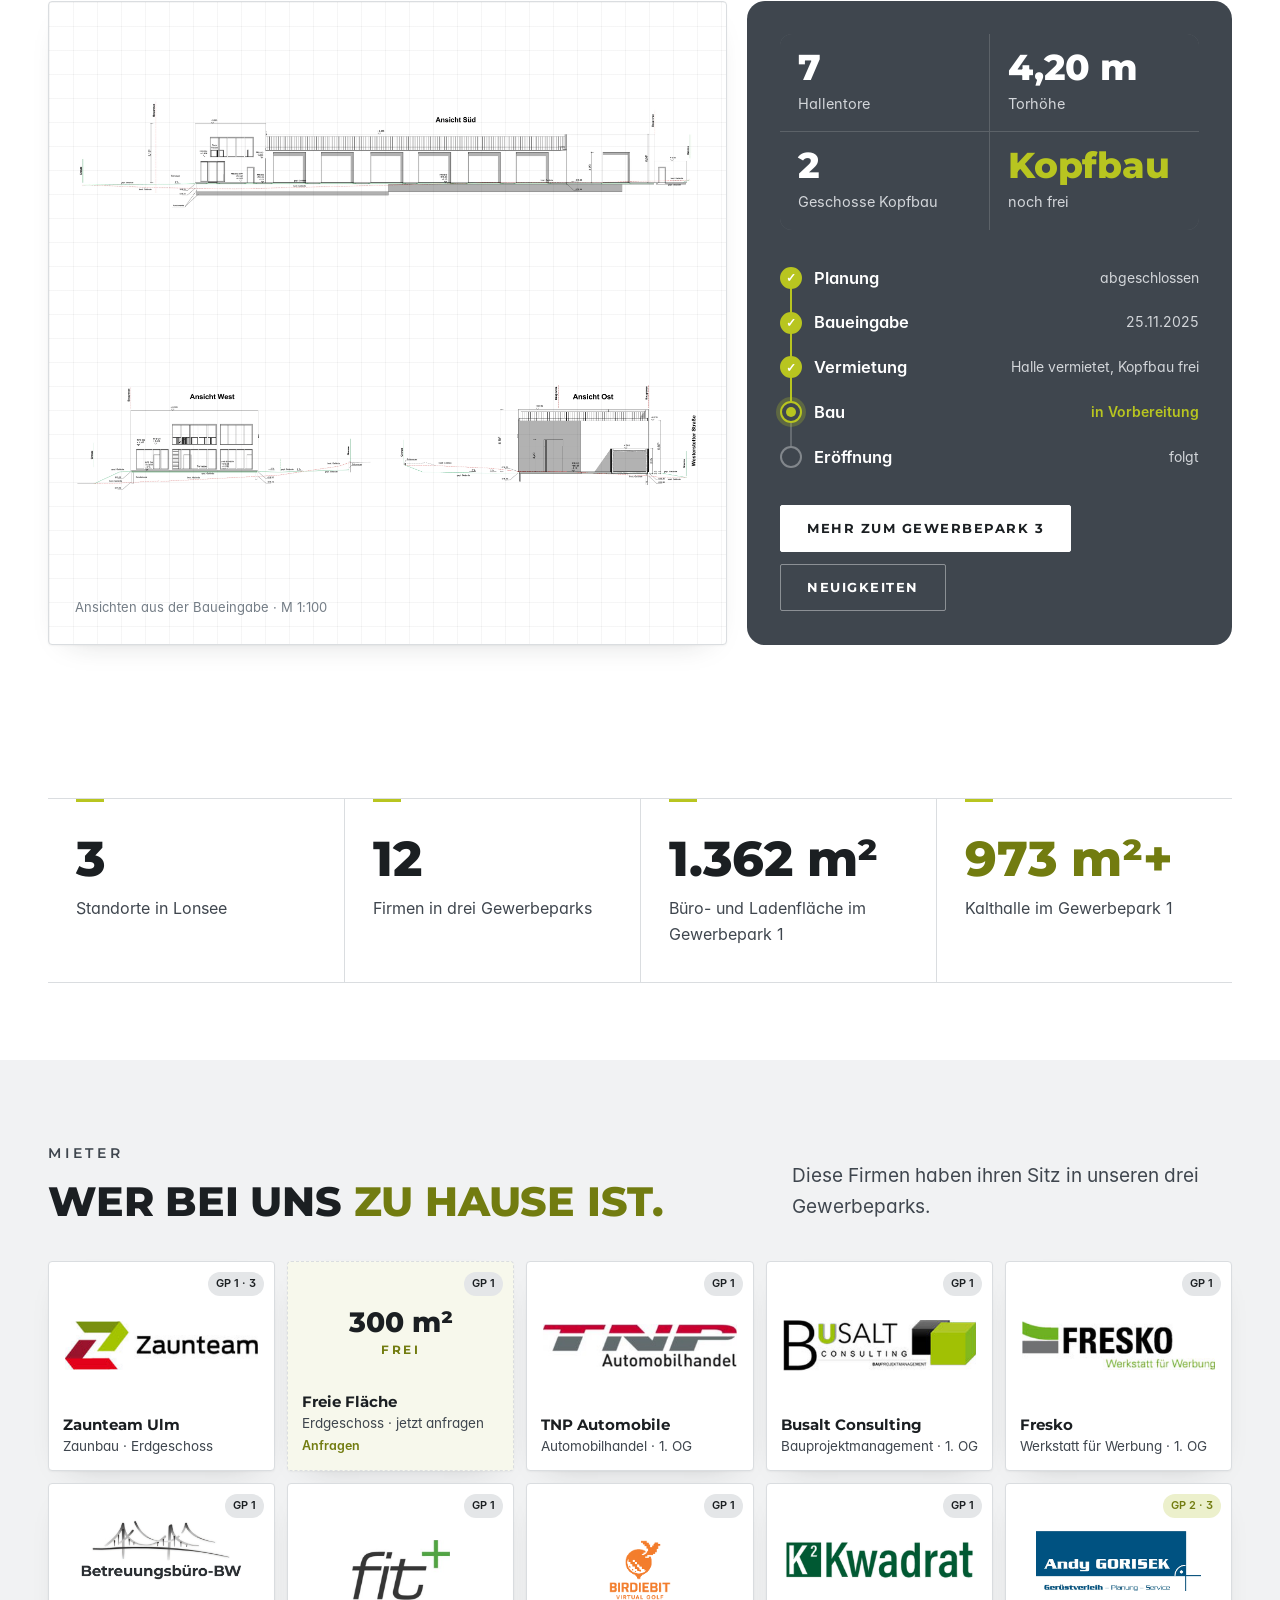
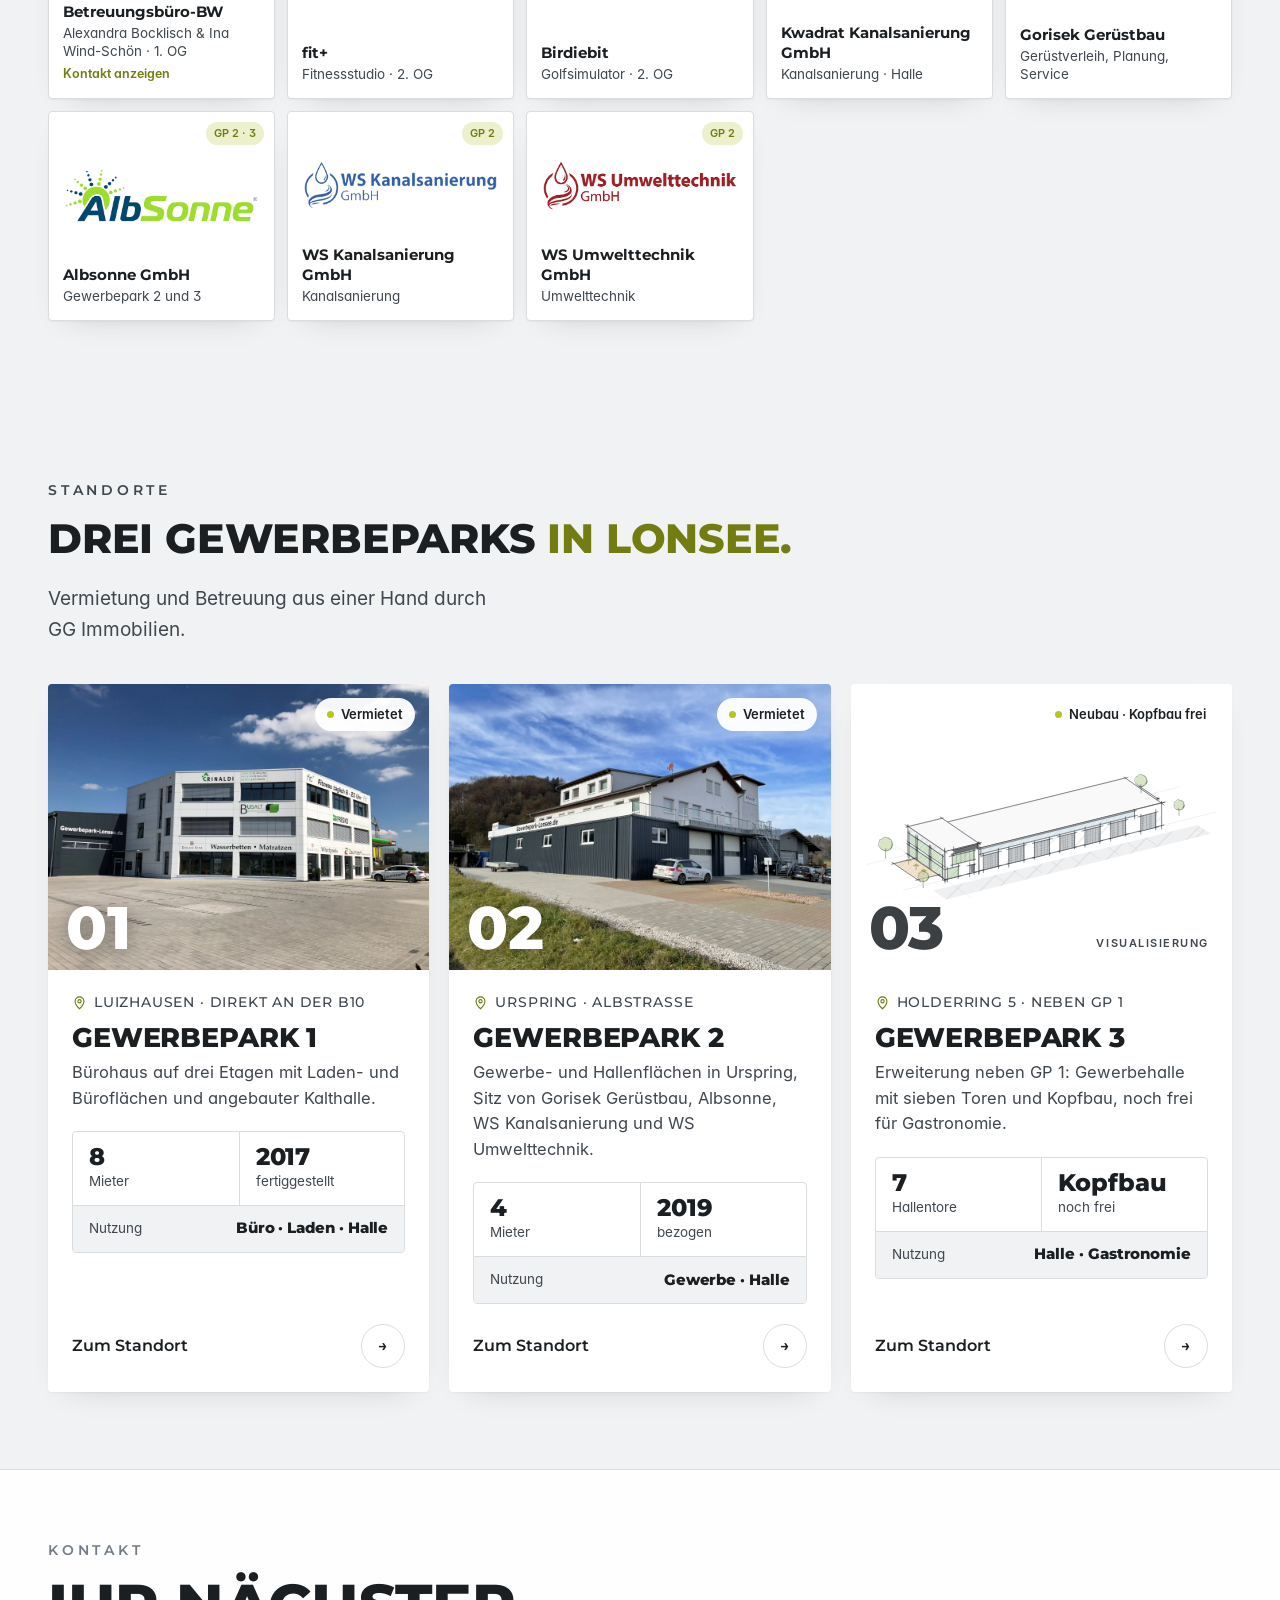
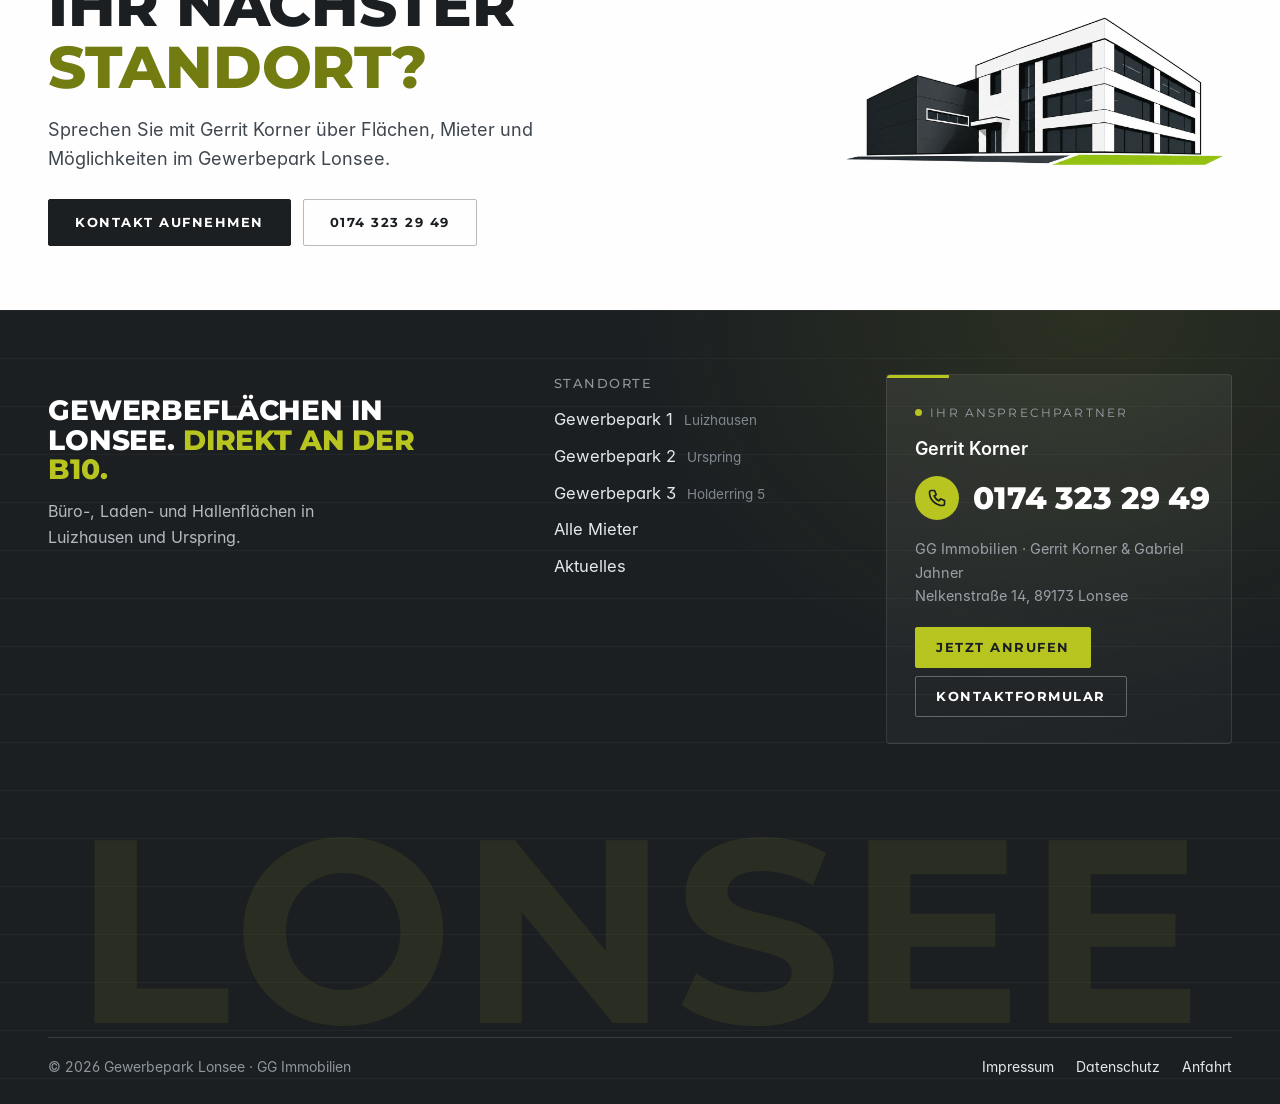
==== commit c3b667da: "Betreuungsbüro-BW (Stand aus gewerbepark-lonsee) Co-Authored-By: Claude Opus 5.5 <noreply@anthropic." ====
--- a/gewerbepark-lonsee/index.html
+++ b/gewerbepark-lonsee/index.html
@@ -24,7 +24,7 @@
 <link rel="preload" href="assets/fonts/interd-500.woff" as="font" type="font/woff" crossorigin>
 <link rel="preload" href="assets/fonts/inter-400.woff" as="font" type="font/woff" crossorigin>
 <script>if(!matchMedia("(prefers-reduced-motion: reduce)").matches)document.documentElement.classList.add("anim")</script>
-<link rel="stylesheet" href="assets/css/style.css?v=202610231133">
+<link rel="stylesheet" href="assets/css/style.css?v=202610231458">
 <script type="application/ld+json">{"@context": "https://schema.org", "@type": "Organization", "name": "Gewerbepark Lonsee", "legalName": "GG Immobilien, Gerrit Korner & Gabriel Jahner", "url": "https://gewerbepark-lonsee.de", "telephone": "+491743232949", "logo": "https://gewerbepark-lonsee.de/icon-512.png", "address": {"@type": "PostalAddress", "streetAddress": "Nelkenstraße 14", "postalCode": "89173", "addressLocality": "Lonsee", "addressCountry": "DE"}}</script>
 </head>
 <body>
@@ -55,7 +55,7 @@
  </div>
 </div></section>
 
-<section class="marquee dark" aria-label="Unsere Mieter"> <div class="track"><ul><li><a href="mieter.html" title="Zaunteam Ulm"><img src="assets/logos/hell/zaunteam.png" alt="Zaunteam Ulm" loading="lazy"></a></li><li><a href="mieter.html" title="TNP Automobile"><img src="assets/logos/hell/tnp.png" alt="TNP Automobile" loading="lazy"></a></li><li><a href="mieter.html" title="Busalt Consulting"><img src="assets/logos/hell/busalt.png" alt="Busalt Consulting" loading="lazy"></a></li><li><a href="mieter.html" title="Fresko"><img src="assets/logos/hell/fresko.png" alt="Fresko" loading="lazy"></a></li><li><a href="mieter.html" title="Bürogemeinschaft BW"><img src="assets/logos/hell/bw.png" alt="Bürogemeinschaft BW" loading="lazy"></a></li><li><a href="mieter.html" title="fit+"><img src="assets/logos/hell/fitplus.png" alt="fit+" loading="lazy"></a></li><li><a href="mieter.html" title="Birdiebit"><img src="assets/logos/hell/birdiebit.png" alt="Birdiebit" loading="lazy"></a></li><li><a href="mieter.html" title="Kwadrat Kanalsanierung GmbH"><img src="assets/logos/hell/kwadrat.png" alt="Kwadrat Kanalsanierung GmbH" loading="lazy"></a></li><li><a href="mieter.html" title="Gorisek Gerüstbau"><img src="assets/logos/hell/gorisek.png?v=202610231133" alt="Gorisek Gerüstbau" loading="lazy"></a></li><li><a href="mieter.html" title="Albsonne GmbH"><img src="assets/logos/hell/albsonne.png" alt="Albsonne GmbH" loading="lazy"></a></li><li><a href="mieter.html" title="WS Kanalsanierung GmbH"><img src="assets/logos/hell/ws-kanalsanierung.png" alt="WS Kanalsanierung GmbH" loading="lazy"></a></li><li><a href="mieter.html" title="WS Umwelttechnik GmbH"><img src="assets/logos/hell/ws-umwelttechnik.png" alt="WS Umwelttechnik GmbH" loading="lazy"></a></li><li aria-hidden="true"><a tabindex="-1" href="mieter.html" title="Zaunteam Ulm"><img src="assets/logos/hell/zaunteam.png" alt="Zaunteam Ulm" loading="lazy"></a></li><li aria-hidden="true"><a tabindex="-1" href="mieter.html" title="TNP Automobile"><img src="assets/logos/hell/tnp.png" alt="TNP Automobile" loading="lazy"></a></li><li aria-hidden="true"><a tabindex="-1" href="mieter.html" title="Busalt Consulting"><img src="assets/logos/hell/busalt.png" alt="Busalt Consulting" loading="lazy"></a></li><li aria-hidden="true"><a tabindex="-1" href="mieter.html" title="Fresko"><img src="assets/logos/hell/fresko.png" alt="Fresko" loading="lazy"></a></li><li aria-hidden="true"><a tabindex="-1" href="mieter.html" title="Bürogemeinschaft BW"><img src="assets/logos/hell/bw.png" alt="Bürogemeinschaft BW" loading="lazy"></a></li><li aria-hidden="true"><a tabindex="-1" href="mieter.html" title="fit+"><img src="assets/logos/hell/fitplus.png" alt="fit+" loading="lazy"></a></li><li aria-hidden="true"><a tabindex="-1" href="mieter.html" title="Birdiebit"><img src="assets/logos/hell/birdiebit.png" alt="Birdiebit" loading="lazy"></a></li><li aria-hidden="true"><a tabindex="-1" href="mieter.html" title="Kwadrat Kanalsanierung GmbH"><img src="assets/logos/hell/kwadrat.png" alt="Kwadrat Kanalsanierung GmbH" loading="lazy"></a></li><li aria-hidden="true"><a tabindex="-1" href="mieter.html" title="Gorisek Gerüstbau"><img src="assets/logos/hell/gorisek.png?v=202610231133" alt="Gorisek Gerüstbau" loading="lazy"></a></li><li aria-hidden="true"><a tabindex="-1" href="mieter.html" title="Albsonne GmbH"><img src="assets/logos/hell/albsonne.png" alt="Albsonne GmbH" loading="lazy"></a></li><li aria-hidden="true"><a tabindex="-1" href="mieter.html" title="WS Kanalsanierung GmbH"><img src="assets/logos/hell/ws-kanalsanierung.png" alt="WS Kanalsanierung GmbH" loading="lazy"></a></li><li aria-hidden="true"><a tabindex="-1" href="mieter.html" title="WS Umwelttechnik GmbH"><img src="assets/logos/hell/ws-umwelttechnik.png" alt="WS Umwelttechnik GmbH" loading="lazy"></a></li></ul></div>
+<section class="marquee dark" aria-label="Unsere Mieter"> <div class="track"><ul><li><a href="mieter.html" title="Zaunteam Ulm"><img src="assets/logos/hell/zaunteam.png" alt="Zaunteam Ulm" loading="lazy"></a></li><li><a href="mieter.html" title="TNP Automobile"><img src="assets/logos/hell/tnp.png" alt="TNP Automobile" loading="lazy"></a></li><li><a href="mieter.html" title="Busalt Consulting"><img src="assets/logos/hell/busalt.png" alt="Busalt Consulting" loading="lazy"></a></li><li><a href="mieter.html" title="Fresko"><img src="assets/logos/hell/fresko.png" alt="Fresko" loading="lazy"></a></li><li><a href="mieter.html" title="Betreuungsbüro-BW"><img src="assets/logos/hell/bw.png?v=202610231459" alt="Betreuungsbüro-BW" loading="lazy"></a></li><li><a href="mieter.html" title="fit+"><img src="assets/logos/hell/fitplus.png" alt="fit+" loading="lazy"></a></li><li><a href="mieter.html" title="Birdiebit"><img src="assets/logos/hell/birdiebit.png" alt="Birdiebit" loading="lazy"></a></li><li><a href="mieter.html" title="Kwadrat Kanalsanierung GmbH"><img src="assets/logos/hell/kwadrat.png" alt="Kwadrat Kanalsanierung GmbH" loading="lazy"></a></li><li><a href="mieter.html" title="Gorisek Gerüstbau"><img src="assets/logos/hell/gorisek.png" alt="Gorisek Gerüstbau" loading="lazy"></a></li><li><a href="mieter.html" title="Albsonne GmbH"><img src="assets/logos/hell/albsonne.png" alt="Albsonne GmbH" loading="lazy"></a></li><li><a href="mieter.html" title="WS Kanalsanierung GmbH"><img src="assets/logos/hell/ws-kanalsanierung.png" alt="WS Kanalsanierung GmbH" loading="lazy"></a></li><li><a href="mieter.html" title="WS Umwelttechnik GmbH"><img src="assets/logos/hell/ws-umwelttechnik.png" alt="WS Umwelttechnik GmbH" loading="lazy"></a></li><li aria-hidden="true"><a tabindex="-1" href="mieter.html" title="Zaunteam Ulm"><img src="assets/logos/hell/zaunteam.png" alt="Zaunteam Ulm" loading="lazy"></a></li><li aria-hidden="true"><a tabindex="-1" href="mieter.html" title="TNP Automobile"><img src="assets/logos/hell/tnp.png" alt="TNP Automobile" loading="lazy"></a></li><li aria-hidden="true"><a tabindex="-1" href="mieter.html" title="Busalt Consulting"><img src="assets/logos/hell/busalt.png" alt="Busalt Consulting" loading="lazy"></a></li><li aria-hidden="true"><a tabindex="-1" href="mieter.html" title="Fresko"><img src="assets/logos/hell/fresko.png" alt="Fresko" loading="lazy"></a></li><li aria-hidden="true"><a tabindex="-1" href="mieter.html" title="Betreuungsbüro-BW"><img src="assets/logos/hell/bw.png?v=202610231459" alt="Betreuungsbüro-BW" loading="lazy"></a></li><li aria-hidden="true"><a tabindex="-1" href="mieter.html" title="fit+"><img src="assets/logos/hell/fitplus.png" alt="fit+" loading="lazy"></a></li><li aria-hidden="true"><a tabindex="-1" href="mieter.html" title="Birdiebit"><img src="assets/logos/hell/birdiebit.png" alt="Birdiebit" loading="lazy"></a></li><li aria-hidden="true"><a tabindex="-1" href="mieter.html" title="Kwadrat Kanalsanierung GmbH"><img src="assets/logos/hell/kwadrat.png" alt="Kwadrat Kanalsanierung GmbH" loading="lazy"></a></li><li aria-hidden="true"><a tabindex="-1" href="mieter.html" title="Gorisek Gerüstbau"><img src="assets/logos/hell/gorisek.png" alt="Gorisek Gerüstbau" loading="lazy"></a></li><li aria-hidden="true"><a tabindex="-1" href="mieter.html" title="Albsonne GmbH"><img src="assets/logos/hell/albsonne.png" alt="Albsonne GmbH" loading="lazy"></a></li><li aria-hidden="true"><a tabindex="-1" href="mieter.html" title="WS Kanalsanierung GmbH"><img src="assets/logos/hell/ws-kanalsanierung.png" alt="WS Kanalsanierung GmbH" loading="lazy"></a></li><li aria-hidden="true"><a tabindex="-1" href="mieter.html" title="WS Umwelttechnik GmbH"><img src="assets/logos/hell/ws-umwelttechnik.png" alt="WS Umwelttechnik GmbH" loading="lazy"></a></li></ul></div>
 </section>
 <section class="gp3feat"><div class="wrap">
  <div class="g3-head">
@@ -99,7 +99,7 @@
 <section class="section home-tenants" id="mieter"><div class="wrap">
  <div class="sec-head"><div><span class="kicker">Mieter</span><h2>Wer bei uns <em>zu Hause ist.</em></h2></div>
   <p class="sub">Diese Firmen haben ihren Sitz in unseren drei Gewerbeparks.</p></div>
- <div class="tenants"><a class="tenant" data-gp="1 3" href="https://www.zaunteam.de/de/ihr-partner/89173-de-zaunteam-ulm/ueber-uns/" target="_blank" rel="noopener"><span class="gp">GP 1 · 3</span><div class="lg"><img src="assets/logos/zaunteam.png" alt="Logo Zaunteam Ulm" loading="lazy"></div><div class="nm"><b>Zaunteam Ulm</b><small>Zaunbau · Erdgeschoss</small></div></a><a class="tenant free" data-gp="1" href="kontakt.html"><span class="gp">GP 1</span><div class="lg lg-free"><b>300 m²</b><span>frei</span></div><div class="nm"><b>Freie Fläche</b><small>Erdgeschoss · jetzt anfragen</small><span class="ct">Anfragen</span></div></a><a class="tenant" data-gp="1" href="https://tnp-auto.de/" target="_blank" rel="noopener"><span class="gp">GP 1</span><div class="lg"><img src="assets/logos/tnp.png" alt="Logo TNP Automobile" loading="lazy"></div><div class="nm"><b>TNP Automobile</b><small>Automobilhandel · 1.&nbsp;OG</small></div></a><a class="tenant" data-gp="1" href="https://www.busalt-consulting.de/" target="_blank" rel="noopener"><span class="gp">GP 1</span><div class="lg"><img src="assets/logos/busalt.png" alt="Logo Busalt Consulting" loading="lazy"></div><div class="nm"><b>Busalt Consulting</b><small>Bauprojekt&shy;management · 1.&nbsp;OG</small></div></a><a class="tenant" data-gp="1" href="https://www.fresko.de/" target="_blank" rel="noopener"><span class="gp">GP 1</span><div class="lg"><img src="assets/logos/fresko.png" alt="Logo Fresko" loading="lazy"></div><div class="nm"><b>Fresko</b><small>Werkstatt für Werbung · 1.&nbsp;OG</small></div></a><div class="tenant nolink" data-gp="1"><span class="gp">GP 1</span><div class="lg"><img src="assets/logos/bw.png" alt="Logo Bürogemeinschaft BW" loading="lazy"></div><div class="nm"><b>Bürogemein&shy;schaft BW</b><small>Alexandra Bocklisch &amp; Ina Wind-Schön · 1.&nbsp;OG</small></div></div><a class="tenant" data-gp="1" href="https://lonsee.fitplus-club.de/" target="_blank" rel="noopener"><span class="gp">GP 1</span><div class="lg"><img src="assets/logos/fitplus.png" alt="Logo fit+" loading="lazy"></div><div class="nm"><b>fit+</b><small>Fitnessstudio · 2.&nbsp;OG</small></div></a><a class="tenant" data-gp="1" href="https://www.birdiebit.de/" target="_blank" rel="noopener"><span class="gp">GP 1</span><div class="lg"><img src="assets/logos/birdiebit.png" alt="Logo Birdiebit" loading="lazy"></div><div class="nm"><b>Birdiebit</b><small>Golfsimulator · 2.&nbsp;OG</small></div></a><a class="tenant" data-gp="1" href="https://www.kwadrat-sanierung.de/" target="_blank" rel="noopener"><span class="gp">GP 1</span><div class="lg"><img src="assets/logos/kwadrat.png" alt="Logo Kwadrat Kanalsanierung GmbH" loading="lazy"></div><div class="nm"><b>Kwadrat Kanalsanierung GmbH</b><small>Kanalsanierung · Halle</small></div></a><a class="tenant" data-gp="2 3" href="https://www.geruestverleih-lonsee.de/" target="_blank" rel="noopener"><span class="gp g2">GP 2 · 3</span><div class="lg"><img src="assets/logos/gorisek.png?v=202610231133" alt="Logo Gorisek Gerüstbau" loading="lazy"></div><div class="nm"><b>Gorisek Gerüstbau</b><small>Gerüstverleih, Planung, Service</small></div></a><a class="tenant" data-gp="2 3" href="https://www.albsonne.de/" target="_blank" rel="noopener"><span class="gp g2">GP 2 · 3</span><div class="lg"><img src="assets/logos/albsonne.png" alt="Logo Albsonne GmbH" loading="lazy"></div><div class="nm"><b>Albsonne GmbH</b><small>Gewerbepark 2 und 3</small></div></a><a class="tenant" data-gp="2" href="https://ws-kanalsanierung.de/" target="_blank" rel="noopener"><span class="gp g2">GP 2</span><div class="lg"><img src="assets/logos/ws-kanalsanierung.png" alt="Logo WS Kanalsanierung GmbH" loading="lazy"></div><div class="nm"><b>WS Kanalsanierung GmbH</b><small>Kanalsanierung</small></div></a><a class="tenant" data-gp="2" href="https://ws-umwelttechnik.de/" target="_blank" rel="noopener"><span class="gp g2">GP 2</span><div class="lg"><img src="assets/logos/ws-umwelttechnik.png" alt="Logo WS Umwelttechnik GmbH" loading="lazy"></div><div class="nm"><b>WS Umwelttechnik GmbH</b><small>Umwelttechnik</small></div></a></div>
+ <div class="tenants"><a class="tenant" data-gp="1 3" href="https://www.zaunteam.de/de/ihr-partner/89173-de-zaunteam-ulm/ueber-uns/" target="_blank" rel="noopener"><span class="gp">GP 1 · 3</span><div class="lg"><img src="assets/logos/zaunteam.png" alt="Logo Zaunteam Ulm" loading="lazy"></div><div class="nm"><b>Zaunteam Ulm</b><small>Zaunbau · Erdgeschoss</small></div></a><a class="tenant free" data-gp="1" href="kontakt.html"><span class="gp">GP 1</span><div class="lg lg-free"><b>300 m²</b><span>frei</span></div><div class="nm"><b>Freie Fläche</b><small>Erdgeschoss · jetzt anfragen</small><span class="ct">Anfragen</span></div></a><a class="tenant" data-gp="1" href="https://tnp-auto.de/" target="_blank" rel="noopener"><span class="gp">GP 1</span><div class="lg"><img src="assets/logos/tnp.png" alt="Logo TNP Automobile" loading="lazy"></div><div class="nm"><b>TNP Automobile</b><small>Automobilhandel · 1.&nbsp;OG</small></div></a><a class="tenant" data-gp="1" href="https://www.busalt-consulting.de/" target="_blank" rel="noopener"><span class="gp">GP 1</span><div class="lg"><img src="assets/logos/busalt.png" alt="Logo Busalt Consulting" loading="lazy"></div><div class="nm"><b>Busalt Consulting</b><small>Bauprojekt&shy;management · 1.&nbsp;OG</small></div></a><a class="tenant" data-gp="1" href="https://www.fresko.de/" target="_blank" rel="noopener"><span class="gp">GP 1</span><div class="lg"><img src="assets/logos/fresko.png" alt="Logo Fresko" loading="lazy"></div><div class="nm"><b>Fresko</b><small>Werkstatt für Werbung · 1.&nbsp;OG</small></div></a><a class="tenant" data-gp="1" href="mieter.html#kontakt-bw"><span class="gp">GP 1</span><div class="lg"><img src="assets/logos/bw.png?v=202610231459" alt="Logo Betreuungsbüro-BW" loading="lazy"></div><div class="nm"><b>Betreuungsbüro-BW</b><small>Alexandra Bocklisch &amp; Ina Wind-Schön · 1.&nbsp;OG</small><span class="ct">Kontakt anzeigen</span></div></a><a class="tenant" data-gp="1" href="https://lonsee.fitplus-club.de/" target="_blank" rel="noopener"><span class="gp">GP 1</span><div class="lg"><img src="assets/logos/fitplus.png" alt="Logo fit+" loading="lazy"></div><div class="nm"><b>fit+</b><small>Fitnessstudio · 2.&nbsp;OG</small></div></a><a class="tenant" data-gp="1" href="https://www.birdiebit.de/" target="_blank" rel="noopener"><span class="gp">GP 1</span><div class="lg"><img src="assets/logos/birdiebit.png" alt="Logo Birdiebit" loading="lazy"></div><div class="nm"><b>Birdiebit</b><small>Golfsimulator · 2.&nbsp;OG</small></div></a><a class="tenant" data-gp="1" href="https://www.kwadrat-sanierung.de/" target="_blank" rel="noopener"><span class="gp">GP 1</span><div class="lg"><img src="assets/logos/kwadrat.png" alt="Logo Kwadrat Kanalsanierung GmbH" loading="lazy"></div><div class="nm"><b>Kwadrat Kanalsanierung GmbH</b><small>Kanalsanierung · Halle</small></div></a><a class="tenant" data-gp="2 3" href="https://www.geruestverleih-lonsee.de/" target="_blank" rel="noopener"><span class="gp g2">GP 2 · 3</span><div class="lg"><img src="assets/logos/gorisek.png" alt="Logo Gorisek Gerüstbau" loading="lazy"></div><div class="nm"><b>Gorisek Gerüstbau</b><small>Gerüstverleih, Planung, Service</small></div></a><a class="tenant" data-gp="2 3" href="https://www.albsonne.de/" target="_blank" rel="noopener"><span class="gp g2">GP 2 · 3</span><div class="lg"><img src="assets/logos/albsonne.png" alt="Logo Albsonne GmbH" loading="lazy"></div><div class="nm"><b>Albsonne GmbH</b><small>Gewerbepark 2 und 3</small></div></a><a class="tenant" data-gp="2" href="https://ws-kanalsanierung.de/" target="_blank" rel="noopener"><span class="gp g2">GP 2</span><div class="lg"><img src="assets/logos/ws-kanalsanierung.png" alt="Logo WS Kanalsanierung GmbH" loading="lazy"></div><div class="nm"><b>WS Kanalsanierung GmbH</b><small>Kanalsanierung</small></div></a><a class="tenant" data-gp="2" href="https://ws-umwelttechnik.de/" target="_blank" rel="noopener"><span class="gp g2">GP 2</span><div class="lg"><img src="assets/logos/ws-umwelttechnik.png" alt="Logo WS Umwelttechnik GmbH" loading="lazy"></div><div class="nm"><b>WS Umwelttechnik GmbH</b><small>Umwelttechnik</small></div></a></div>
 </div></section>
 
 <section class="section tint-sage"><div class="wrap">
@@ -145,6 +145,6 @@
  <div class="f-mega" aria-hidden="true"><span>LONSEE</span></div>
  <div class="f-bottom"><span>© <span data-year>2026</span> Gewerbepark Lonsee · GG Immobilien</span><nav aria-label="Rechtliches"><a href="impressum.html">Impressum</a><a href="datenschutz.html">Datenschutz</a><a href="lage.html">Anfahrt</a></nav></div>
 </div></footer>
-<script src="assets/js/main.js?v=202610231133" defer></script>
+<script src="assets/js/main.js?v=202610231458" defer></script>
 </body>
 </html>
